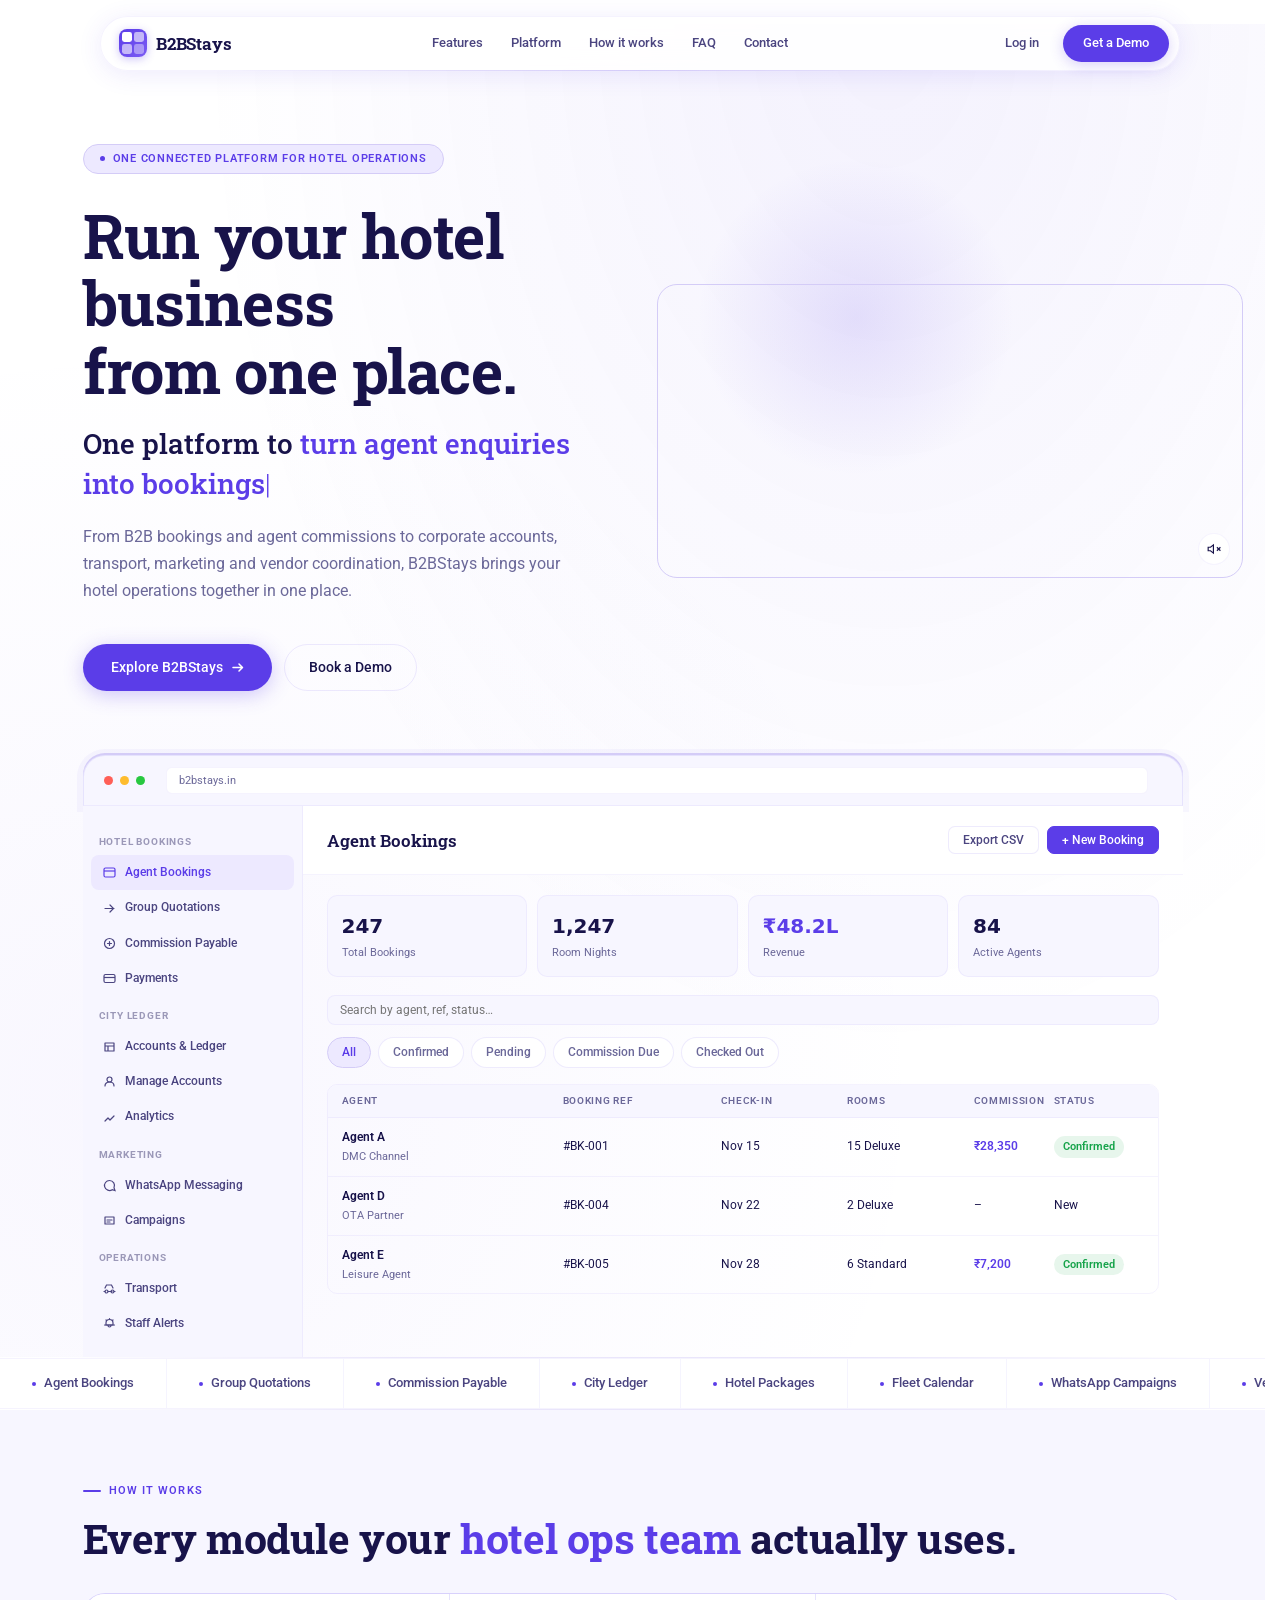
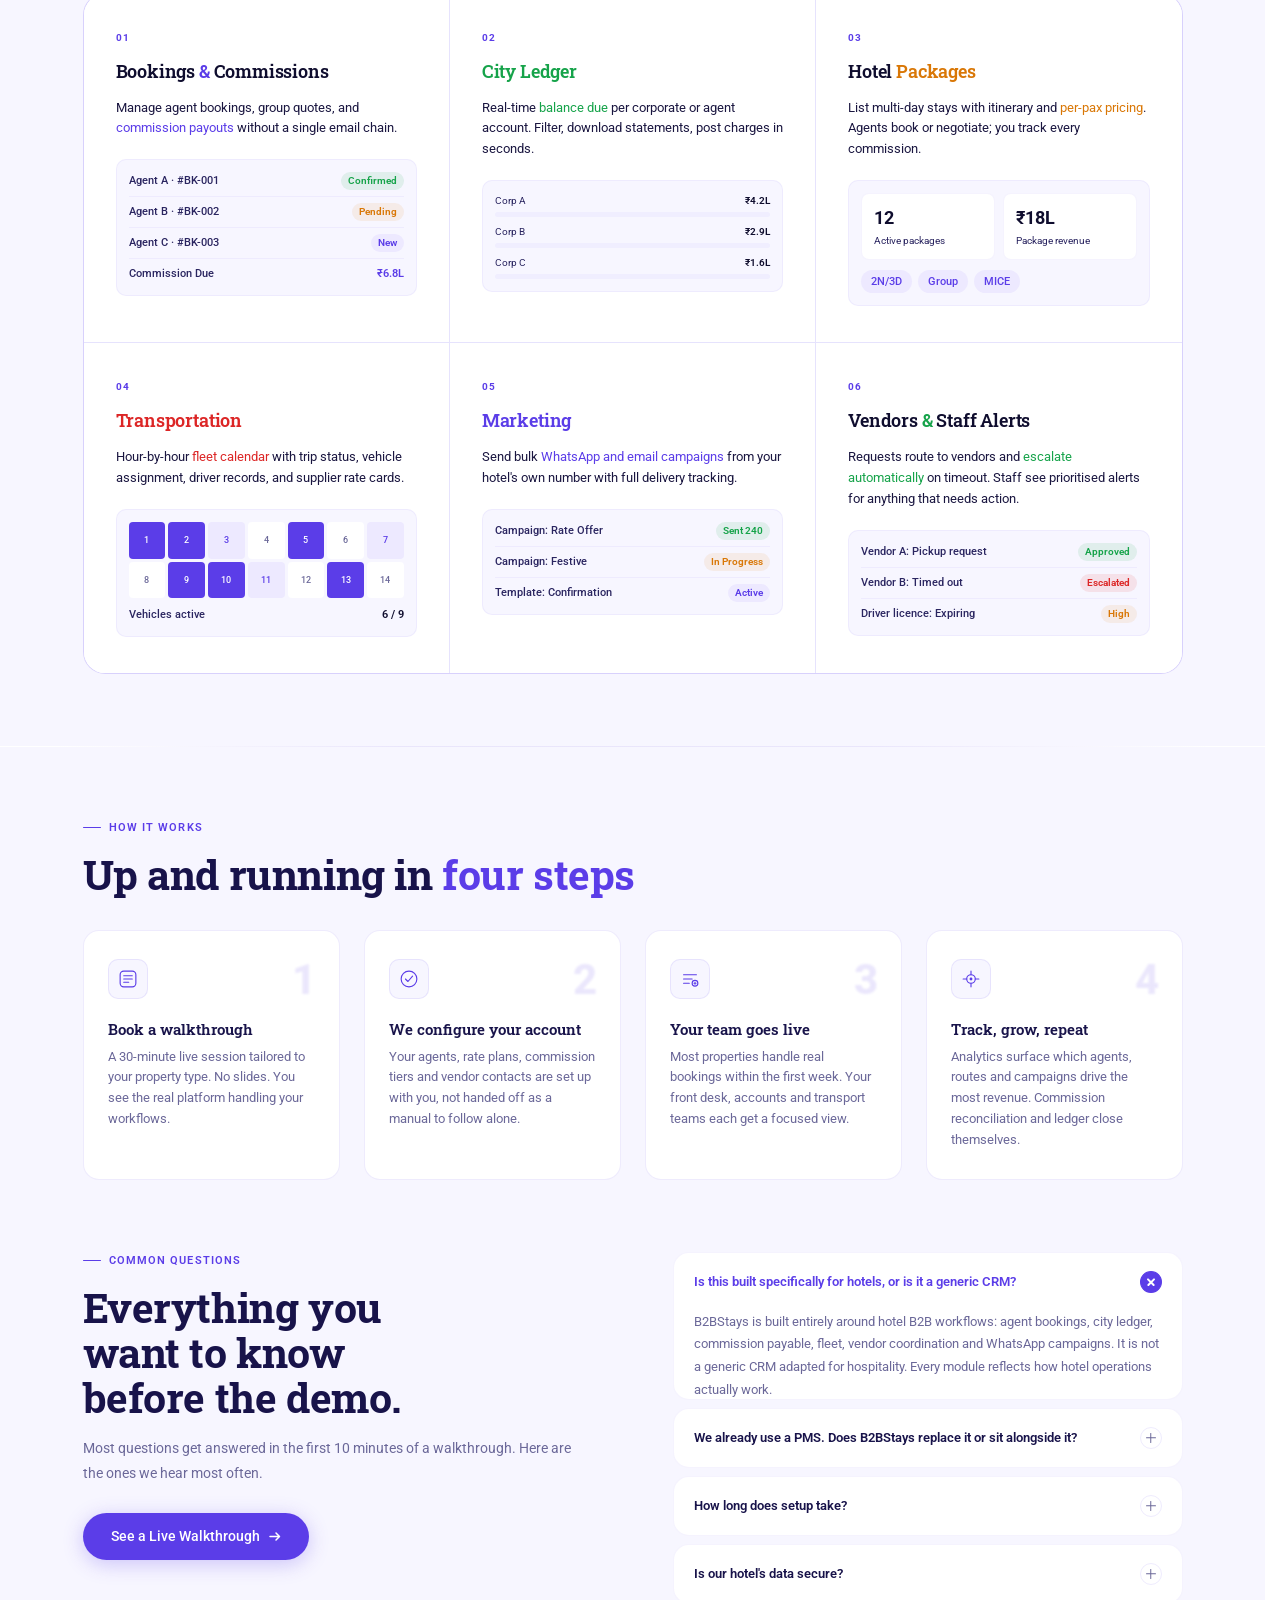
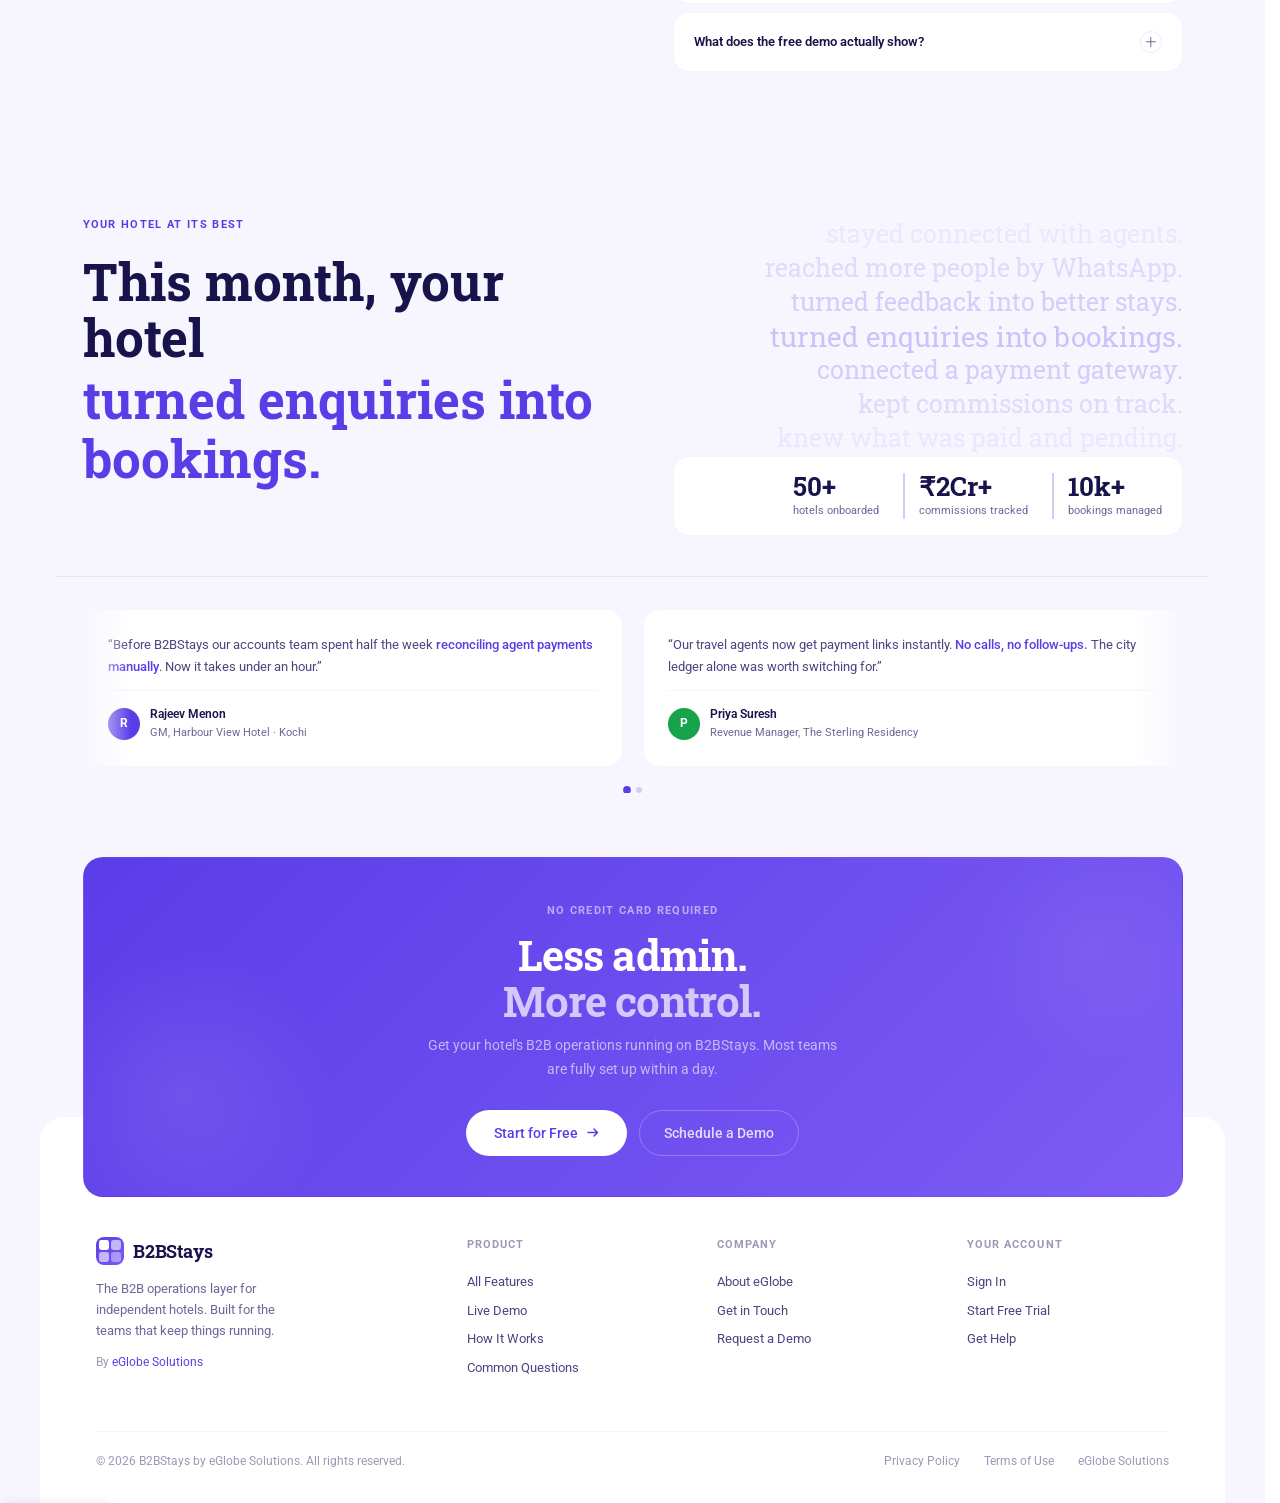
==== index.html @ 98a20819 "Add files via upload" ====
﻿﻿﻿<!DOCTYPE html>
<html lang="en">
<head>
<meta charset="UTF-8">
<meta name="viewport" content="width=device-width, initial-scale=1.0">
<title>B2BStays — Hotel B2B Operations Platform | Agent Bookings, City Ledger & Fleet</title>
<meta name="description" content="B2BStays gives hotel teams one platform to manage travel agent bookings, city ledger, commission payable, fleet, WhatsApp campaigns and vendor coordination. Built for hotel B2B operations.">
<meta name="keywords" content="hotel B2B platform, travel agent booking software, city ledger software, hotel commission management, hotel fleet management, B2B hotel operations, hotel vendor management, WhatsApp hotel marketing">
<meta name="author" content="B2BStays">
<meta name="robots" content="index, follow">
<link rel="canonical" href="https://www.b2bstays.com/">

<!-- Open Graph -->
<meta property="og:type" content="website">
<meta property="og:url" content="https://www.b2bstays.com/">
<meta property="og:title" content="B2BStays — Hotel B2B Operations Platform">
<meta property="og:description" content="One platform for hotel teams to manage travel agents, settle commissions, run transport, send campaigns and coordinate vendors. Built specifically for hotel B2B workflows.">
<meta property="og:image" content="https://www.b2bstays.com/imgs/Global B2B Travel Network.png">
<meta property="og:site_name" content="B2BStays">
<meta property="og:locale" content="en_IN">

<!-- Twitter Card -->
<meta name="twitter:card" content="summary_large_image">
<meta name="twitter:title" content="B2BStays — Hotel B2B Operations Platform">
<meta name="twitter:description" content="One platform for hotel teams to manage travel agents, settle commissions, run transport, send campaigns and coordinate vendors.">
<meta name="twitter:image" content="https://www.b2bstays.com/imgs/Global B2B Travel Network.png">

<!-- Schema.org structured data -->
<script type="application/ld+json">
{
  "@context": "https://schema.org",
  "@type": "SoftwareApplication",
  "name": "B2BStays",
  "url": "https://www.b2bstays.com",
  "description": "Hotel B2B operations platform for managing travel agent bookings, city ledger, commissions, fleet, campaigns and vendor coordination.",
  "applicationCategory": "BusinessApplication",
  "operatingSystem": "Web",
  "offers": {
    "@type": "Offer",
    "price": "0",
    "priceCurrency": "INR",
    "description": "Free demo available"
  },
  "provider": {
    "@type": "Organization",
    "name": "B2BStays",
    "url": "https://www.b2bstays.com"
  },
  "featureList": [
    "Agent Bookings Management",
    "City Ledger",
    "Commission Payable",
    "Group Quotations",
    "Fleet & Transportation Management",
    "WhatsApp Campaigns",
    "Vendor Management",
    "Staff Alerts",
    "Analytics"
  ]
}
</script>

<link rel="preconnect" href="https://fonts.googleapis.com">
<link rel="preconnect" href="https://fonts.gstatic.com" crossorigin>
<link rel="stylesheet" href="https://fonts.googleapis.com/css2?family=Roboto:wght@300;400;500;700&family=Roboto+Slab:wght@400;500;600;700&display=swap">
<style>
*,*::before,*::after{box-sizing:border-box;margin:0;padding:0}
:root{
  --bg:#f7f6ff;--bg2:#f0eeff;--white:#fff;
  --purple:#5b3de8;--purple2:#7c5cf4;--purple-pale:#ede9ff;--purple-dim:#d4ccf7;
  --navy:#18134a;--mid:#4b4580;--muted:#6b6899;--muted2:#9b98b8;
  --line:rgba(91,61,232,.1);--line2:rgba(91,61,232,.06);
  --green:#16a34a;--amber:#d97706;--rose:#dc2626;
  --r:10px;--r-lg:16px;--r-xl:22px;
}
html{scroll-behavior:smooth;scrollbar-gutter:stable;overflow-y:scroll}
a,button,.ps-tab,.pp-f,.pp-btn,.mod-card,.feat-card,.setup-step,.d-item,.d-qa,.ledger-acc{transition:all .18s ease}
body{font-family:'Roboto',system-ui,sans-serif;background:var(--white);color:var(--navy);font-size:15px;line-height:1.6;overflow-x:hidden;font-variant-numeric:tabular-nums}
h1,h2,h3,h4{font-family:'Roboto Slab','Georgia',serif;line-height:1.1;letter-spacing:-.01em}
a{text-decoration:none;color:inherit}
button{font-family:inherit;cursor:pointer}
svg{display:block;flex-shrink:0}

/* ── NAVBAR ── */
.site-nav{position:fixed;top:16px;left:50%;transform:translateX(-50%);z-index:9000;width:calc(100% - 48px);max-width:1080px}
.site-nav-inner{background:rgba(255,255,255,.88);backdrop-filter:blur(18px);-webkit-backdrop-filter:blur(18px);border:1px solid var(--line2);border-radius:100px;padding:8px 10px 8px 18px;display:flex;align-items:center;box-shadow:0 4px 24px rgba(91,61,232,.10);position:relative}
.site-nav-inner::after{content:'';position:absolute;bottom:-1px;left:10%;right:10%;height:1px;background:linear-gradient(90deg,transparent,rgba(91,61,232,.22),transparent)}
.nav-logo{display:flex;align-items:center;gap:9px;text-decoration:none;flex-shrink:0;margin-right:8px}
.nav-logo-badge{width:28px;height:28px;border-radius:8px;background:linear-gradient(135deg,var(--purple),var(--purple2));display:flex;align-items:center;justify-content:center;box-shadow:0 2px 8px rgba(91,61,232,.3)}
.nav-logo-name{font-family:'Roboto Slab','Georgia',serif;font-size:17px;font-weight:700;color:var(--navy);letter-spacing:-.01em}
.nav-links{display:flex;align-items:center;gap:2px;flex:1;justify-content:center}
.nav-link{font-size:13px;font-weight:500;color:var(--mid);padding:7px 13px;border-radius:100px;transition:all .15s;white-space:nowrap}
.nav-link:hover,.nav-link.active{background:var(--purple-pale);color:var(--purple)}
.nav-actions{display:flex;align-items:center;gap:8px;flex-shrink:0;margin-left:8px}
.nav-login{font-size:13px;font-weight:500;color:var(--mid);padding:8px 16px;border-radius:100px;transition:all .15s}
.nav-login:hover{color:var(--navy)}
.nav-cta{background:var(--purple);color:#fff;font-size:13px;font-weight:500;padding:8px 20px;border-radius:100px;border:none;cursor:pointer;transition:all .18s;box-shadow:0 3px 14px rgba(91,61,232,.24);text-decoration:none;display:inline-block}
.nav-cta:hover{background:var(--purple2);transform:translateY(-1px);box-shadow:0 5px 18px rgba(91,61,232,.34)}
@media(max-width:768px){
  .site-nav{width:calc(100% - 24px);top:10px}
  .nav-links{display:none}
  .nav-login{display:none}
}
/* ── FOOTER ── */
.site-footer{background:transparent;font-size:13px;padding:0;position:relative;z-index:1;margin-top:-80px}
.site-footer-inner{background:var(--white);border-radius:24px 24px 0 0;margin:0;padding:120px 56px 32px;position:relative;z-index:1}
.footer-top{display:grid;grid-template-columns:1.6fr 1fr 1fr 1fr;gap:48px;margin-bottom:48px}
.footer-brand-row{display:flex;align-items:center;gap:9px;margin-bottom:12px}
.footer-badge{width:28px;height:28px;border-radius:8px;background:linear-gradient(135deg,var(--purple),var(--purple2));display:flex;align-items:center;justify-content:center;flex-shrink:0}
.footer-name{font-family:'Roboto Slab','Georgia',serif;font-size:18px;font-weight:700;color:var(--navy);letter-spacing:-.01em}
.footer-tagline{font-size:12.5px;line-height:1.7;color:var(--muted);max-width:210px}
.footer-col-h{font-size:10.5px;font-weight:700;text-transform:uppercase;letter-spacing:.1em;color:var(--muted2);margin-bottom:14px}
.footer-col a{display:block;color:var(--mid);font-size:13px;padding:4px 0;transition:color .15s;text-decoration:none}
.footer-col a:hover{color:var(--purple)}
.footer-bottom{display:flex;align-items:center;justify-content:space-between;padding-top:20px;border-top:1px solid var(--line2);gap:16px;flex-wrap:wrap}
.footer-copy{font-size:12px;color:var(--muted2)}
.footer-bottom-links{display:flex;gap:24px}
.footer-bottom-links a{font-size:12px;color:var(--muted2);transition:color .15s;text-decoration:none}
.footer-bottom-links a:hover{color:var(--purple)}
@media(max-width:700px){
  .site-footer{padding:32px 20px 20px}
  .footer-top{grid-template-columns:1fr 1fr;gap:24px}
}
/* ── BUTTONS ── */
.btn-p{background:var(--purple);color:#fff;padding:12px 28px;border-radius:100px;font-size:14px;font-weight:500;border:none;display:inline-flex;align-items:center;gap:8px;transition:all .2s;box-shadow:0 4px 20px rgba(91,61,232,.28);position:relative;overflow:hidden}
.btn-p:hover{background:var(--purple2);transform:translateY(-1px);box-shadow:0 6px 28px rgba(91,61,232,.38)}
.btn-o{background:transparent;color:var(--navy);padding:11px 24px;border-radius:100px;font-size:14px;font-weight:500;border:1.5px solid var(--line);display:inline-flex;align-items:center;gap:8px;transition:all .2s}
.btn-o:hover{border-color:var(--purple);color:var(--purple);background:var(--purple-pale)}

/* â”€â”€ HERO â”€â”€ */
.hero{background:var(--white);padding:120px 56px 0;position:relative;overflow:hidden}
.hero-grad{position:absolute;inset:0;background:radial-gradient(ellipse at 70% 0%,rgba(91,61,232,.07) 0%,transparent 55%),radial-gradient(ellipse at 10% 80%,rgba(124,92,244,.05) 0%,transparent 50%);pointer-events:none}
.hero-inner{max-width:1100px;margin:0 auto;position:relative;z-index:2;display:flex;flex-direction:column}
/* Hero top: 2-column */
.hero-top-row{display:grid;grid-template-columns:1fr 1fr;align-items:center;gap:48px;margin-bottom:36px}
.hero-text-col{min-width:0}
.hero h1{max-width:100%}
.hero-sub{max-width:440px}
.hero-actions{justify-content:flex-start}
/* Hero image column */
.hero-img-col{position:relative;border-radius:20px;overflow:hidden;border:1px solid var(--purple-dim);width:calc(100% + 60px);max-width:none}
.hero-img-col video{width:100%;display:block;border-radius:20px}
/* Hero Platform */
.hero-plat{width:100%;margin-top:0}
.hero-plat-bar{background:var(--bg);border:1px solid var(--line);border-bottom:1px solid var(--line2);border-radius:var(--r-xl) var(--r-xl) 0 0;padding:11px 20px;display:flex;align-items:center;gap:7px;box-shadow:0 -2px 0 var(--purple-dim),0 0 0 6px rgba(91,61,232,.04)}
.hero-plat>.pages-layout{border-radius:0 0 0 0;box-shadow:0 24px 64px rgba(91,61,232,.09)}
.hero-eye{display:inline-flex;align-items:center;gap:8px;background:var(--purple-pale);border:1px solid var(--purple-dim);border-radius:100px;padding:5px 16px;font-size:11px;font-weight:600;color:var(--purple);letter-spacing:.07em;text-transform:uppercase;margin-bottom:28px}
.hero-dot{width:5px;height:5px;background:var(--purple);border-radius:50%;animation:pulse 2s infinite}
@keyframes pulse{0%,100%{opacity:1}50%{opacity:.3}}
.hero h1{font-size:clamp(34px,4.8vw,70px);color:var(--navy);max-width:820px;margin-bottom:20px;font-weight:700}
.hero h1 em{color:var(--purple)}
.hero-h2-type{font-size:clamp(20px,2.2vw,28px);color:var(--navy);font-weight:500;margin-bottom:20px;line-height:1.4;font-family:'Roboto Slab','Georgia',serif;min-height:2.8em}
.hero-cursor{color:var(--purple);animation:blink .7s step-end infinite;font-weight:300}
@keyframes blink{0%,100%{opacity:1}50%{opacity:0}}
.hero-sub{font-size:16px;color:var(--muted);max-width:480px;margin-bottom:40px;line-height:1.7;font-weight:400;min-height:calc(1.7em * 3)}
.hero-actions{display:flex;gap:12px;margin-bottom:28px}
/* Dashboard */
.dash-wrap{width:100%;max-width:1100px;margin:0 auto}
.dash{background:var(--white);border:1px solid var(--line);border-radius:var(--r-xl) var(--r-xl) 0 0;overflow:hidden;box-shadow:0 -2px 0 var(--purple-dim),0 0 0 6px rgba(91,61,232,.04),0 24px 64px rgba(91,61,232,.09)}
.dash-bar{background:var(--bg);border-bottom:1px solid var(--line2);padding:11px 20px;display:flex;align-items:center;gap:7px}
.d{width:9px;height:9px;border-radius:50%}.d.r{background:#ff5f57}.d.y{background:#febc2e}.d.g{background:#28c840}
.dash-url{flex:1;margin:0 14px;background:var(--white);border:1px solid var(--line2);border-radius:6px;padding:4px 12px;font-size:11px;color:var(--muted)}
.dash-body{display:grid;grid-template-columns:210px 1fr 270px;min-height:440px}
/* Sidebar */
.d-side{border-right:1px solid var(--line2);background:var(--bg);padding:16px 0}
.d-logo{display:flex;align-items:center;gap:8px;padding:0 14px 14px;font-size:13px;font-weight:600;color:var(--navy);border-bottom:1px solid var(--line2);margin-bottom:10px}
.d-logo-sq{width:24px;height:24px;border-radius:6px;background:linear-gradient(135deg,var(--purple),var(--purple2));display:flex;align-items:center;justify-content:center}
.d-grp{padding:0 8px}
.d-lbl{font-size:10px;font-weight:600;color:var(--muted2);text-transform:uppercase;letter-spacing:.08em;padding:10px 8px 4px}
.d-item{display:flex;align-items:center;gap:8px;padding:6px 8px;border-radius:7px;font-size:12px;font-weight:500;color:var(--mid);cursor:pointer;transition:all .12s}
.d-item.on{background:var(--purple-pale);color:var(--purple)}
.d-item:hover:not(.on){background:var(--bg2)}
.d-item svg{width:13px;height:13px;flex-shrink:0}
/* Main */
.d-main{padding:22px;overflow:hidden}
.d-top{display:flex;align-items:center;justify-content:space-between;margin-bottom:18px}
.d-title{font-family:'Roboto Slab','Georgia',serif;font-size:18px;font-weight:600;color:var(--navy)}
.d-period{font-size:11px;font-weight:500;color:var(--muted);background:var(--bg);border:1px solid var(--line2);padding:4px 12px;border-radius:100px}
.d-stats{display:grid;grid-template-columns:repeat(4,1fr);gap:10px;margin-bottom:18px}
.d-stat{background:var(--white);border:1px solid var(--line2);border-radius:var(--r);padding:14px 16px}
.d-stat-n{font-size:22px;font-weight:700;color:var(--navy);font-variant-numeric:tabular-nums;letter-spacing:-.02em;font-family:'Inter',system-ui,sans-serif}
.d-stat-l{font-size:11px;color:var(--muted);margin-top:2px}
.d-stat-b{display:inline-flex;align-items:center;gap:3px;font-size:10px;font-weight:600;padding:2px 7px;border-radius:100px;margin-top:6px}
.bg{background:rgba(22,163,74,.1);color:#16a34a}.bp{background:var(--purple-pale);color:var(--purple)}.ba{background:rgba(217,119,6,.09);color:#d97706}
.d-table{border:1px solid var(--line2);border-radius:var(--r);overflow:hidden}
.d-th{display:grid;grid-template-columns:1.4fr .9fr .8fr .9fr 90px;padding:8px 14px;background:var(--bg);font-size:10px;font-weight:600;color:var(--muted);text-transform:uppercase;letter-spacing:.07em;border-bottom:1px solid var(--line2)}
.d-tr{display:grid;grid-template-columns:1.4fr .9fr .8fr .9fr 90px;padding:9px 14px;font-size:12px;border-bottom:1px solid var(--line2);align-items:center;transition:background .1s}
.d-tr:last-child{border-bottom:none}
.d-tr:hover{background:var(--bg)}
.d-an{font-size:12px;font-weight:600;color:var(--navy)}
.d-as{font-size:10px;color:var(--muted);margin-top:1px}
.st{display:inline-flex;padding:2px 9px;border-radius:100px;font-size:11px;font-weight:600}
.stc{background:rgba(22,163,74,.1);color:#16a34a}.stp{background:rgba(217,119,6,.09);color:#d97706}.stn{background:var(--purple-pale);color:var(--purple)}
/* Right panel */
.d-right{border-left:1px solid var(--line2);padding:20px;background:var(--bg)}
.d-right-h{font-size:12px;font-weight:700;color:var(--navy);margin-bottom:12px;letter-spacing:-.01em}
.d-sum{background:var(--white);border:1px solid var(--line2);border-radius:var(--r);padding:14px;margin-bottom:14px}
.d-sum-row{display:flex;justify-content:space-between;padding:7px 0;border-bottom:1px solid var(--line2);font-size:12px}
.d-sum-row:last-child{border-bottom:none;padding-bottom:0}
.d-sum-row:first-child{padding-top:0}
.d-sum-l{color:var(--muted)}
.d-sum-v{font-weight:600;color:var(--navy)}
.d-qa{display:flex;align-items:center;gap:9px;padding:9px 11px;background:var(--white);border:1px solid var(--line2);border-radius:var(--r);font-size:12px;font-weight:500;color:var(--navy);cursor:pointer;margin-bottom:7px;transition:all .12s}
.d-qa:hover{border-color:var(--purple);color:var(--purple);background:var(--purple-pale)}
.d-qa-i{width:26px;height:26px;border-radius:6px;flex-shrink:0;display:flex;align-items:center;justify-content:center}
.d-qa-i svg{width:13px;height:13px}

/* â”€â”€ SCROLL STRIP â”€â”€ */
.strip{overflow:hidden;border-top:1px solid var(--line2);border-bottom:1px solid var(--line2);background:var(--white)}
.strip-track{display:flex;animation:sl 26s linear infinite;white-space:nowrap}
.strip-track:hover{animation-play-state:paused}
@keyframes sl{0%{transform:translateX(0)}100%{transform:translateX(-50%)}}
.s-item{display:inline-flex;align-items:center;gap:8px;padding:14px 32px;font-size:13px;font-weight:500;color:var(--mid);border-right:1px solid var(--line2);flex-shrink:0}
.s-dot{width:4px;height:4px;border-radius:50%;background:var(--purple)}

/* â”€â”€ FEATURES â”€â”€ */
.features{background:var(--bg);padding:72px 56px}
.sec-in{max-width:1100px;margin:0 auto}
.sec-eye{display:inline-flex;align-items:center;gap:8px;font-size:11px;font-weight:600;text-transform:uppercase;letter-spacing:.1em;color:var(--purple);margin-bottom:16px}
.sec-eye::before{content:'';width:18px;height:1.5px;background:var(--purple);border-radius:2px}
.sec-h{font-size:clamp(28px,3.2vw,44px);color:var(--navy);font-weight:700;text-wrap:balance}
.feat-grid{display:grid;grid-template-columns:repeat(3,1fr);gap:1px;border:1px solid var(--line);border-radius:var(--r-xl);overflow:hidden;margin-top:32px;background:var(--line)}
.feat-card{background:var(--white);padding:36px 32px;display:flex;flex-direction:column;gap:16px}
.feat-num{font-size:10px;font-weight:700;text-transform:uppercase;letter-spacing:.1em;color:var(--purple)}
.feat-h{font-family:'Roboto Slab','Georgia',serif;font-size:18px;font-weight:600;color:var(--navy)}
.feat-desc{font-size:13px;color:var(--muted);line-height:1.6}
/* mini graphics */
.mini-graphic{background:var(--bg);border:1px solid var(--line2);border-radius:var(--r);padding:12px;margin-top:4px}
.mini-row{display:flex;align-items:center;justify-content:space-between;padding:6px 0;border-bottom:1px solid var(--line2);font-size:11px}
.mini-row:last-child{border-bottom:none;padding-bottom:0}
.mini-row:first-child{padding-top:0}
.mini-label{color:var(--muted);font-weight:500}
.mini-val{font-weight:600;color:var(--navy)}
.mini-badge{display:inline-flex;padding:1px 7px;border-radius:100px;font-size:10px;font-weight:600}
.mini-stat-row{display:grid;grid-template-columns:1fr 1fr;gap:8px}
.mini-stat{background:var(--white);border:1px solid var(--line2);border-radius:8px;padding:10px 12px}
.mini-stat-n{font-size:18px;font-weight:700;color:var(--navy);font-variant-numeric:tabular-nums}
.mini-stat-l{font-size:10px;color:var(--muted)}
.mini-bar-row{display:flex;flex-direction:column;gap:7px}
.mini-bar-item{display:flex;flex-direction:column;gap:3px}
.mini-bar-top{display:flex;justify-content:space-between;font-size:10px}
.mini-bar-label{color:var(--muted)}
.mini-bar-val{font-weight:600;color:var(--navy)}
.mini-bar-track{height:5px;background:var(--bg2);border-radius:100px;overflow:hidden}
.mini-bar-fill{height:100%;border-radius:100px;background:var(--purple)}
.mini-cal{display:grid;grid-template-columns:repeat(7,1fr);gap:3px}
.mini-cal-cell{aspect-ratio:1;border-radius:4px;display:flex;align-items:center;justify-content:center;font-size:9px;font-weight:500;color:var(--muted);background:var(--white)}
.mini-cal-cell.booked{background:var(--purple);color:#fff}
.mini-cal-cell.partial{background:var(--purple-pale);color:var(--purple)}
.mini-tag-row{display:flex;flex-wrap:wrap;gap:6px}
.mini-tag{padding:3px 10px;border-radius:100px;font-size:11px;font-weight:500;background:var(--purple-pale);color:var(--purple)}
/* feat-card image bg */
.feat-card{background-size:cover;background-position:center;background-repeat:no-repeat;position:relative}
.feat-card::before{content:'';position:absolute;inset:0;background:rgba(255,255,255,.93);pointer-events:none;z-index:0}
.feat-card>*{position:relative;z-index:1}
.feat-card .feat-h{color:#0f0d2e}
.feat-card .feat-desc{color:#1a1640}
.feat-card .mini-label{color:#2a2560}
.feat-card .mini-val{color:#0f0d2e}
.feat-card .mini-bar-label{color:#2a2560}
.feat-card .mini-bar-val{color:#0f0d2e}
.feat-card .mini-stat-l{color:#2a2560}
.feat-card .mini-stat-n{color:#0f0d2e}
.fc-1{background-image:url('imgs/img-travel agents.png')}
.fc-2{background-image:url('imgs/img- city ledger.png')}
.fc-3{background-image:url('imgs/img- packages.png')}
.fc-4{background-image:url('imgs/img- fleet.png')}
.fc-5{background-image:url('imgs/img- marketing.png')}
.fc-6{background-image:url('imgs/img-vendor.png')}

/* â”€â”€ WORKING PAGES â”€â”€ */
.pages-sec{background:var(--white);padding:72px 56px}
.pages-in{max-width:1100px;margin:0 auto}
.pages-layout{display:grid;grid-template-columns:220px 1fr;gap:0;border:1px solid var(--line);border-radius:var(--r-xl);overflow:hidden;margin-top:32px;min-height:560px;box-shadow:0 8px 40px rgba(91,61,232,.07)}
.pages-sidebar{background:var(--bg);border-right:1px solid var(--line2);padding:16px 0}
.ps-grp-lbl{font-size:10px;font-weight:700;text-transform:uppercase;letter-spacing:.08em;color:var(--muted2);padding:12px 16px 5px}
.ps-tab{display:flex;align-items:center;gap:9px;padding:8px 12px;margin:0 8px;border-radius:8px;font-size:12px;font-weight:500;color:var(--mid);cursor:pointer;transition:all .12s}
.ps-tab.active{background:var(--purple-pale);color:var(--purple)}
.ps-tab:hover:not(.active){background:var(--bg2);color:var(--navy)}
.ps-tab svg{width:13px;height:13px;flex-shrink:0}
.pages-content{padding:0;position:relative}
.page-panel{display:none;flex-direction:column;height:100%}
.page-panel.active{display:flex}
.pp-head{display:flex;align-items:center;justify-content:space-between;padding:20px 24px;border-bottom:1px solid var(--line2);background:var(--white)}
.pp-title{font-family:'Roboto Slab','Georgia',serif;font-size:17px;font-weight:600;color:var(--navy)}
.pp-actions{display:flex;gap:8px}
.pp-btn{padding:6px 14px;border-radius:7px;font-size:12px;font-weight:500;border:1px solid var(--line);background:var(--white);color:var(--mid);cursor:pointer;transition:all .12s}
.pp-btn:hover{border-color:var(--purple-dim);color:var(--purple)}
.pp-btn.primary{background:var(--purple);color:#fff;border-color:var(--purple)}
.pp-btn.primary:hover{background:var(--purple2)}
.pp-body{padding:20px 24px;flex:1;overflow:auto}
.pp-stats{display:grid;grid-template-columns:repeat(4,1fr);gap:10px;margin-bottom:18px}
.pp-stat{background:var(--bg);border:1px solid var(--line2);border-radius:var(--r);padding:14px}
.pp-stat-n{font-size:20px;font-weight:700;color:var(--navy);font-variant-numeric:tabular-nums;font-family:'Inter',system-ui,sans-serif}
.pp-stat-l{font-size:11px;color:var(--muted);margin-top:2px}
.pp-filters{display:flex;gap:7px;margin-bottom:16px;flex-wrap:wrap}
.pp-f{padding:5px 14px;border-radius:100px;font-size:12px;font-weight:500;border:1px solid var(--line);background:var(--white);color:var(--muted);cursor:pointer;transition:all .12s}
.pp-f.on{background:var(--purple-pale);color:var(--purple);border-color:var(--purple-dim)}
.pp-f:hover:not(.on){border-color:var(--purple-dim);color:var(--purple)}
.pp-table{border:1px solid var(--line2);border-radius:var(--r);overflow:hidden}
.pp-th{background:var(--bg);padding:8px 14px;font-size:10px;font-weight:600;color:var(--muted);text-transform:uppercase;letter-spacing:.07em;border-bottom:1px solid var(--line2);display:grid}
.pp-tr{padding:10px 14px;font-size:12px;border-bottom:1px solid var(--line2);display:grid;align-items:center;transition:background .1s}
.pp-tr:last-child{border-bottom:none}
.pp-tr:hover{background:var(--bg)}
.pp-primary{font-weight:600;color:var(--navy)}
.pp-secondary{font-size:11px;color:var(--muted);margin-top:1px}
.pp-amount{font-weight:600;color:var(--navy);font-variant-numeric:tabular-nums}
.pp-purple{color:var(--purple);font-weight:600}
/* ledger specific */
.ledger-layout{display:grid;grid-template-columns:1fr 260px;gap:0;height:100%}
.ledger-main{padding:20px 24px;border-right:1px solid var(--line2)}
.ledger-side{padding:20px}
.ledger-acc{background:var(--bg);border:1px solid var(--line2);border-radius:var(--r);padding:14px;margin-bottom:12px}
.ledger-acc-n{font-size:13px;font-weight:600;color:var(--navy);margin-bottom:10px}
.ledger-acc-row{display:flex;justify-content:space-between;font-size:11px;margin-bottom:6px}
.ledger-acc-l{color:var(--muted)}
.ledger-acc-v{font-weight:600;color:var(--navy)}
.l-progress{height:4px;background:var(--bg2);border-radius:100px;margin-top:4px;overflow:hidden}
.l-progress-fill{height:100%;border-radius:100px;background:var(--purple)}
/* analytics */
.analytics-grid{display:grid;grid-template-columns:1fr 1fr;gap:14px}
.an-card{background:var(--bg);border:1px solid var(--line2);border-radius:var(--r);padding:16px}
.an-card-h{font-size:12px;font-weight:600;color:var(--navy);margin-bottom:14px}
.an-bar-item{display:flex;flex-direction:column;gap:3px;margin-bottom:10px}
.an-bar-item:last-child{margin-bottom:0}
.an-bar-top{display:flex;justify-content:space-between;font-size:11px}
.an-bar-track{height:7px;background:var(--bg2);border-radius:100px;overflow:hidden;margin-top:2px}
.an-bar-fill{height:100%;border-radius:100px}
/* whatsapp */
.wa-layout{display:grid;grid-template-columns:200px 1fr;height:100%}
.wa-list{border-right:1px solid var(--line2);padding:12px 0}
.wa-list-h{font-size:10px;font-weight:700;text-transform:uppercase;letter-spacing:.08em;color:var(--muted2);padding:4px 14px 10px}
.wa-item{display:flex;align-items:center;gap:9px;padding:9px 14px;cursor:pointer;transition:background .12s}
.wa-item.active{background:var(--purple-pale)}
.wa-item:hover:not(.active){background:var(--bg)}
.wa-avatar{width:30px;height:30px;border-radius:50%;display:flex;align-items:center;justify-content:center;font-size:12px;font-weight:700;color:#fff;flex-shrink:0}
.wa-item-name{font-size:12px;font-weight:600;color:var(--navy)}
.wa-item-msg{font-size:11px;color:var(--muted);white-space:nowrap;overflow:hidden;text-overflow:ellipsis}
.wa-chat{display:flex;flex-direction:column;height:100%}
.wa-chat-head{padding:12px 16px;border-bottom:1px solid var(--line2);display:flex;align-items:center;gap:10px}
.wa-chat-name{font-size:13px;font-weight:600;color:var(--navy)}
.wa-chat-sub{font-size:11px;color:var(--muted)}
.wa-messages{flex:1;padding:16px;display:flex;flex-direction:column;gap:10px;background:var(--bg)}
.wa-bubble{max-width:78%;padding:9px 13px;border-radius:12px;font-size:12px;line-height:1.5}
.wa-bubble.in{background:var(--purple);color:#fff;align-self:flex-start;border-radius:3px 12px 12px 12px}
.wa-bubble.out{background:var(--white);color:var(--navy);align-self:flex-end;border-radius:12px 3px 12px 12px;border:1px solid var(--line2)}
.wa-input-row{display:flex;gap:8px;padding:12px 16px;border-top:1px solid var(--line2);background:var(--white)}
.wa-input{flex:1;background:var(--bg);border:1px solid var(--line2);border-radius:8px;padding:8px 12px;font-size:12px;color:var(--navy);font-family:inherit}
.wa-send{background:var(--purple);color:#fff;border:none;border-radius:8px;padding:8px 16px;font-size:12px;font-weight:500;cursor:pointer}
/* campaigns */
.camp-grid{display:grid;grid-template-columns:1fr 1fr;gap:12px}
.camp-card{background:var(--bg);border:1px solid var(--line2);border-radius:var(--r);padding:16px}
.camp-card-h{font-size:13px;font-weight:600;color:var(--navy);margin-bottom:4px}
.camp-card-sub{font-size:11px;color:var(--muted);margin-bottom:12px}
.camp-progress-row{display:flex;justify-content:space-between;font-size:11px;margin-bottom:4px}
.camp-track{height:5px;background:var(--bg2);border-radius:100px;overflow:hidden}
.camp-fill{height:100%;border-radius:100px}
/* transport */
.transport-cal{display:grid;grid-template-columns:repeat(7,1fr);gap:4px;margin-bottom:16px}
.tc-head{font-size:10px;font-weight:600;color:var(--muted2);text-align:center;padding:4px}
.tc-cell{border:1px solid var(--line2);border-radius:6px;padding:8px 6px;min-height:58px;background:var(--white)}
.tc-date{font-size:10px;font-weight:600;color:var(--muted);margin-bottom:4px}
.tc-booking{font-size:9px;font-weight:600;padding:2px 5px;border-radius:3px;margin-bottom:2px}
.tc-booking.conf{background:rgba(22,163,74,.12);color:#16a34a}
.tc-booking.hold{background:var(--purple-pale);color:var(--purple)}
.tc-booking.blk{background:rgba(217,119,6,.1);color:#d97706}
/* search bar */
.pp-search{display:flex;gap:8px;margin-bottom:12px}
.pp-search-input{flex:1;background:var(--bg);border:1px solid var(--line2);border-radius:8px;padding:7px 12px;font-size:12px;color:var(--navy);font-family:inherit;outline:none;transition:border-color .15s}
.pp-search-input:focus{border-color:var(--purple-dim)}
/* staff alerts */
.alert-item{display:flex;align-items:flex-start;gap:12px;padding:14px 0;border-bottom:1px solid var(--line2)}
.alert-item:last-child{border-bottom:none}
.alert-ico{width:32px;height:32px;border-radius:9px;flex-shrink:0;display:flex;align-items:center;justify-content:center}
.alert-ico svg{width:15px;height:15px}
.alert-h{font-size:13px;font-weight:600;color:var(--navy);margin-bottom:3px}
.alert-sub{font-size:12px;color:var(--muted)}
.alert-actions{display:flex;gap:7px;margin-top:8px}
.alert-btn{padding:4px 12px;border-radius:6px;font-size:11px;font-weight:600;border:none;cursor:pointer}
.alert-btn.resolve{background:var(--purple);color:#fff}
.alert-btn.read{background:var(--bg);color:var(--mid);border:1px solid var(--line)}
.priority-high{background:rgba(220,38,38,.1);color:#dc2626;display:inline-flex;padding:2px 8px;border-radius:100px;font-size:10px;font-weight:700;margin-bottom:4px}

/* â”€â”€ SETUP â”€â”€ */
.setup{background:var(--bg);padding:72px 56px}
.setup-steps{display:grid;grid-template-columns:repeat(4,1fr);gap:24px;margin-top:32px}
.setup-step{background:var(--white);border:1px solid var(--line);border-radius:var(--r-lg);padding:28px 24px;transition:all .2s ease}.setup-step:hover{border-color:var(--purple-dim);box-shadow:0 4px 24px rgba(91,61,232,.10);transform:translateY(-2px)}
.setup-step-head{display:flex;align-items:flex-start;justify-content:space-between;margin-bottom:16px}
.setup-step-num{font-size:42px;font-weight:800;color:var(--purple);opacity:.12;line-height:1;letter-spacing:-.04em;filter:blur(1px);user-select:none}
.setup-step-ico{width:40px;height:40px;border-radius:10px;background:var(--bg);border:1px solid var(--line);display:flex;align-items:center;justify-content:center;flex-shrink:0}
.setup-step-ico svg{width:20px;height:20px;color:var(--purple)}
.setup-step-h{font-size:15px;font-weight:600;color:var(--navy);margin-bottom:6px;font-family:'Roboto Slab','Georgia',serif}
.setup-step-p{font-size:13px;color:var(--muted);line-height:1.6}

/* â”€â”€ CTA â”€â”€ */
.cta-footer-wrap{background:var(--bg);padding:32px 40px 0}
.cta{background:transparent;padding:0;text-align:center;position:relative;z-index:3}
.cta-inner{background:linear-gradient(135deg,#5b3de8 0%,#7c5cf4 100%);border-radius:20px;padding:44px 56px 40px;position:relative;overflow:hidden;max-width:1100px;margin:0 auto;z-index:3;transition:filter .3s ease}
.cta-inner:hover{filter:brightness(1.08)}
.cta-inner::before{content:'';position:absolute;left:-60px;bottom:-60px;width:320px;height:320px;background:radial-gradient(circle,rgba(255,255,255,.08) 0%,transparent 65%);pointer-events:none}
.cta-inner::after{content:'';position:absolute;right:-40px;top:-40px;width:260px;height:260px;background:radial-gradient(circle,rgba(255,255,255,.05) 0%,transparent 65%);pointer-events:none}
.cta-kicker{display:inline-block;font-size:11px;font-weight:700;letter-spacing:.12em;text-transform:uppercase;color:rgba(255,255,255,.55);margin-bottom:12px}
.cta h2{font-size:clamp(28px,3.5vw,42px);color:#fff;margin-bottom:10px;letter-spacing:-.02em;line-height:1.1}
.cta h2 em{font-style:normal;color:rgba(255,255,255,.7)}
.cta p{font-size:14px;color:rgba(255,255,255,.6);margin-bottom:28px;line-height:1.7;max-width:420px;margin-left:auto;margin-right:auto}
.cta-btns{display:flex;justify-content:center;gap:12px}
.cta .btn-p{background:#fff;color:var(--purple);box-shadow:none}
.cta .btn-p:hover{background:rgba(255,255,255,.9)}
.cta .btn-o{background:transparent;color:rgba(255,255,255,.8);border-color:rgba(255,255,255,.25)}
.cta .btn-o:hover{border-color:rgba(255,255,255,.6);color:#fff}
.mod-grid{display:grid;grid-template-columns:repeat(3,1fr);gap:16px;max-width:1100px;margin:0 auto;text-align:left}
.mod-card{background:var(--white);border:1px solid var(--purple-dim);border-radius:var(--r-lg);padding:24px;cursor:default;position:relative;overflow:hidden;transition:border-color .2s,box-shadow .2s,transform .2s}
.mod-card::before{content:'';position:absolute;top:0;left:0;right:0;height:3px;background:linear-gradient(90deg,var(--purple),var(--purple2));opacity:0;transition:opacity .2s}
.mod-card:hover{border-color:var(--purple-dim);box-shadow:0 8px 32px rgba(91,61,232,.12);transform:translateY(-3px)}
.mod-card:hover::before{opacity:1}
.mod-n-badge{width:36px;height:36px;border-radius:10px;background:var(--purple-pale);display:flex;align-items:center;justify-content:center;font-size:11px;font-weight:700;color:var(--purple);letter-spacing:.04em;margin-bottom:14px;flex-shrink:0}
.mod-card:hover .mod-n-badge{background:var(--purple);color:#fff}
.mod-h{font-size:16px;font-weight:600;color:var(--navy);margin-bottom:6px;font-family:'Roboto Slab','Georgia',serif}
.mod-p{font-size:12px;color:var(--muted);line-height:1.65}
.mod-detail{font-size:11px;color:var(--purple);margin-top:10px;font-weight:500;opacity:0;transform:translateY(4px);transition:opacity .2s,transform .2s;display:flex;align-items:center;gap:4px}
.mod-detail::before{content:'→';font-size:11px}
.mod-card:hover .mod-detail{opacity:1;transform:none}

/* â”€â”€ ANIMS â”€â”€ */

/* ── Hero entrance ── */
@keyframes hIn    { from{opacity:0;transform:translateY(22px)}  to{opacity:1;transform:none} }
@keyframes hVid   { from{opacity:0;transform:translateX(28px) scale(.96)} to{opacity:1;transform:none} }
@keyframes hEye   { from{opacity:0;transform:translateY(-8px)} to{opacity:1;transform:none} }
.hero-eye         { animation:hEye .5s  cubic-bezier(.22,1,.36,1) .05s  both }
.hero h1          { animation:hIn  .72s cubic-bezier(.22,1,.36,1) .16s  both }
.hero-sub         { animation:hIn  .65s cubic-bezier(.22,1,.36,1) .28s  both; opacity:0 }
.hero-actions     { animation:hIn  .6s  cubic-bezier(.22,1,.36,1) .40s  both; opacity:0 }
.hero-vid-col, .hero-img-col { animation:hVid .85s cubic-bezier(.22,1,.36,1) .12s  both }
.hero-plat        { animation:hIn  .7s  cubic-bezier(.22,1,.36,1) .50s  both; opacity:0 }

/* ── Scroll reveal variants ── */
.reveal           { opacity:0; transform:translateY(24px);  transition:opacity .7s cubic-bezier(.22,1,.36,1), transform .7s cubic-bezier(.22,1,.36,1) }
.reveal-l         { opacity:0; transform:translateX(-28px); transition:opacity .65s cubic-bezier(.22,1,.36,1), transform .65s cubic-bezier(.22,1,.36,1) }
.reveal-r         { opacity:0; transform:translateX(28px);  transition:opacity .65s cubic-bezier(.22,1,.36,1), transform .65s cubic-bezier(.22,1,.36,1) }
.reveal-scale     { opacity:0; transform:scale(.93);        transition:opacity .6s cubic-bezier(.22,1,.36,1), transform .6s cubic-bezier(.22,1,.36,1) }
.reveal.in, .reveal-l.in, .reveal-r.in, .reveal-scale.in { opacity:1; transform:none }
/* stagger children */
.stagger-wrap>*   { opacity:0; transform:translateY(20px); transition:opacity .6s cubic-bezier(.22,1,.36,1), transform .6s cubic-bezier(.22,1,.36,1) }
.stagger-wrap.in>*:nth-child(1){transition-delay:.05s}
.stagger-wrap.in>*:nth-child(2){transition-delay:.13s}
.stagger-wrap.in>*:nth-child(3){transition-delay:.21s}
.stagger-wrap.in>*:nth-child(4){transition-delay:.29s}
.stagger-wrap.in>*:nth-child(5){transition-delay:.37s}
.stagger-wrap.in>*:nth-child(6){transition-delay:.45s}
.stagger-wrap.in>*  { opacity:1; transform:none }

.stagger>*        { opacity:0; transform:translateY(18px); transition:opacity .55s cubic-bezier(.22,1,.36,1), transform .55s cubic-bezier(.22,1,.36,1) }
.stagger.in>*:nth-child(1){opacity:1;transform:none;transition-delay:.03s}
.stagger.in>*:nth-child(2){opacity:1;transform:none;transition-delay:.09s}
.stagger.in>*:nth-child(3){opacity:1;transform:none;transition-delay:.15s}
.stagger.in>*:nth-child(4){opacity:1;transform:none;transition-delay:.21s}
.stagger.in>*:nth-child(5){opacity:1;transform:none;transition-delay:.27s}
.stagger.in>*:nth-child(6){opacity:1;transform:none;transition-delay:.33s}
.stagger.in>*:nth-child(7){opacity:1;transform:none;transition-delay:.39s}
.stagger.in>*:nth-child(8){opacity:1;transform:none;transition-delay:.45s}
.stagger.in>*:nth-child(9){opacity:1;transform:none;transition-delay:.51s}

/* ── Floating ambient orb ── */
@keyframes orbFloat {
  0%,100% { transform:translate(0,0) scale(1) }
  33%      { transform:translate(18px,-14px) scale(1.06) }
  66%      { transform:translate(-12px,10px) scale(.96) }
}
.hero-grad::after {
  content:''; position:absolute;
  width:320px; height:320px; border-radius:50%;
  background:radial-gradient(circle, rgba(91,61,232,.13) 0%, transparent 70%);
  left:55%; top:10%; pointer-events:none;
  animation:orbFloat 9s ease-in-out infinite;
}

/* ── Strip pulse dot ── */
@keyframes sdot { 0%,100%{opacity:1;transform:scale(1)} 50%{opacity:.4;transform:scale(.7)} }
.s-dot { animation:sdot 2s ease-in-out infinite }
.s-item:nth-child(odd)  .s-dot { animation-delay:.4s }
.s-item:nth-child(even) .s-dot { animation-delay:0s }

/* ── Stat number pop on reveal ── */
@keyframes numPop { 0%{transform:scale(.7);opacity:0} 70%{transform:scale(1.08)} 100%{transform:scale(1);opacity:1} }
.d-stat-n.pop, .pp-stat-n.pop { animation:numPop .5s cubic-bezier(.34,1.56,.64,1) both }

/* ── Card shimmer on hover ── */
.feat-card::after, .setup-step::after {
  content:''; position:absolute; inset:0; border-radius:inherit;
  background:linear-gradient(120deg, transparent 30%, rgba(91,61,232,.04) 50%, transparent 70%);
  opacity:0; transition:opacity .3s;
}
.feat-card:hover::after, .setup-step:hover::after { opacity:1 }
.feat-card, .setup-step { position:relative; overflow:hidden }

/* ── Section eye-stripe slide-in ── */
.sec-eye { opacity:0; transform:translateX(-16px);
  transition:opacity .5s ease, transform .5s cubic-bezier(.22,1,.36,1) }
.sec-eye.in { opacity:1; transform:none }

/* ── Button press ── */
.btn-p:active  { transform:scale(.97) }
.btn-o:active  { transform:scale(.97) }

/* ── FAQ ── */
.bas-faq-list{display:flex;flex-direction:column;gap:8px}
.bas-faq-item{background:var(--white);border:1px solid var(--line2);border-radius:var(--r-lg);height:60px;overflow:hidden;transition:height .3s cubic-bezier(.22,.61,.36,1)}
.bas-faq-item.bas-open{height:148px}
.bas-faq-q{width:100%;background:none;border:none;cursor:pointer;display:flex;align-items:center;justify-content:space-between;gap:12px;padding:18px 20px;font-size:13px;font-weight:600;color:var(--navy);text-align:left;transition:color .15s;font-family:inherit}
.bas-faq-q:hover{color:var(--purple)}
.bas-faq-item.bas-open .bas-faq-q{color:var(--purple)}
.bas-faq-ico{width:22px;height:22px;flex-shrink:0;border-radius:50%;border:1px solid var(--line);position:relative;transition:transform .25s,background .2s,border-color .2s}
.bas-faq-item.bas-open .bas-faq-ico{background:var(--purple);border-color:var(--purple);transform:rotate(45deg)}
.bas-faq-ico::before,.bas-faq-ico::after{content:'';position:absolute;background:var(--muted);border-radius:2px;transition:background .18s}
.bas-faq-ico::before{width:10px;height:1.5px;top:50%;left:50%;transform:translate(-50%,-50%)}
.bas-faq-ico::after{width:1.5px;height:10px;top:50%;left:50%;transform:translate(-50%,-50%)}
.bas-faq-item.bas-open .bas-faq-ico::before,.bas-faq-item.bas-open .bas-faq-ico::after{background:#fff}
.bas-faq-body{overflow:hidden}
.bas-faq-a{font-size:13px;color:var(--muted);line-height:1.75;padding:0 20px 18px}

/* ── SECTION TRANSITIONS ── */
.sec-divider{height:1px;background:linear-gradient(to right,transparent,var(--purple-dim) 30%,var(--purple-dim) 70%,transparent);margin:0 56px;opacity:.5}
section{position:relative}
.features,.setup{position:relative}
.features::before,.setup::before{content:'';display:block;height:40px;background:linear-gradient(to bottom,transparent,var(--bg));margin-bottom:-40px;pointer-events:none}
.features.no-fade::before{display:none}

/* â”€â”€ TEXT ACCENTS â”€â”€ */
.tx-purple{color:var(--purple);font-style:normal}
.tx-green{color:var(--green);font-style:normal}
.tx-amber{color:var(--amber);font-style:normal}
.tx-rose{color:var(--rose);font-style:normal}
.tx-hl{background:linear-gradient(120deg,var(--purple-pale) 0%,var(--purple-pale) 100%);padding:0 4px;border-radius:3px;color:var(--purple);font-style:normal}

/* â”€â”€ AUDIENCE STRIP â”€â”€ */
.aud-strip{background:var(--white);padding:20px 56px;border-top:1px solid var(--line2)}
.aud-inner{max-width:1100px;margin:0 auto;display:flex;align-items:center;gap:8px;flex-wrap:wrap}
.aud-label{font-size:11px;font-weight:600;text-transform:uppercase;letter-spacing:.08em;color:var(--muted2);margin-right:4px}
.aud-pill{display:inline-flex;align-items:center;gap:5px;padding:5px 13px;border-radius:100px;font-size:12px;font-weight:600;border:1.5px solid}
.aud-pill.a1{background:var(--purple-pale);border-color:var(--purple-dim);color:var(--purple)}
.aud-pill.a2{background:#dcfce7;border-color:#bbf7d0;color:#16a34a}
.aud-pill.a3{background:#fef3c7;border-color:#fde68a;color:#d97706}
.aud-pill.a4{background:#dbeafe;border-color:#bfdbfe;color:#1d4ed8}
.aud-pill.a5{background:#fce7f3;border-color:#fbcfe8;color:#be185d}
.aud-pill.a6{background:#f3e8ff;border-color:#e9d5ff;color:#7c3aed}

/* â”€â”€ RESPONSIVE â”€â”€ */
@media(max-width:1100px){
  .dash-body{grid-template-columns:180px 1fr 230px}
}
@media(max-width:960px){
  .d-right{display:none}
  .dash-body{grid-template-columns:180px 1fr}
}
@media(max-width:860px){
  .hero-top-row{grid-template-columns:1fr;gap:28px}
  .hero-img-col{width:100%}
  .hero,.features,.pages-sec,.setup,.cta{padding-left:28px;padding-right:28px;padding-top:40px;padding-bottom:40px}
  .aud-strip{padding-left:28px;padding-right:28px}
  .dash-body{grid-template-columns:1fr;min-height:auto}
  .d-side,.d-right{display:none}
  .d-stats{grid-template-columns:1fr 1fr}
  .feat-grid{grid-template-columns:1fr 1fr}
  .pages-layout{grid-template-columns:1fr;min-height:auto}
  .pages-sidebar{border-right:none;border-bottom:1px solid var(--line2);display:flex;flex-wrap:wrap;gap:4px;padding:12px;background:var(--bg)}
  .ps-tab{flex:0 0 auto;font-size:11px;padding:6px 10px}
  .ps-grp-lbl{width:100%;padding:8px 4px 2px;font-size:9px}
  .setup-steps{grid-template-columns:1fr 1fr}
  .mod-grid{grid-template-columns:1fr 1fr}
  .pp-stats{grid-template-columns:1fr 1fr}
  .analytics-grid{grid-template-columns:1fr}
  .ledger-layout{grid-template-columns:1fr}
  .ledger-side{display:none}
  .wa-layout{grid-template-columns:1fr}
  .wa-list{display:none}
  .camp-grid{grid-template-columns:1fr}
  .pp-th,.pp-tr{font-size:11px}
}
@media(max-width:700px){
  .feat-grid{grid-template-columns:1fr}
  .pp-stats{grid-template-columns:1fr 1fr}
  .pp-th,.pp-tr{grid-template-columns:1fr 80px !important;font-size:11px}
  .pp-th span:not(:first-child):not(:last-child),.pp-tr>*:not(:first-child):not(:last-child){display:none}
  .camp-grid{grid-template-columns:1fr}
  .transport-cal{grid-template-columns:repeat(4,1fr)}
}
@media(max-width:600px){
  .hero,.features,.pages-sec,.setup,.cta{padding-left:18px;padding-right:18px;padding-top:32px;padding-bottom:32px}
  .aud-strip{padding-left:18px;padding-right:18px}
  .hero h1{font-size:38px}
  .hero-actions{flex-direction:column;align-items:flex-start}
  .d-stats,.pp-stats{grid-template-columns:1fr 1fr}
  .d-stats .d-stat-n{font-size:18px}
  .setup-steps{grid-template-columns:1fr}
  .mod-grid{grid-template-columns:1fr}
  .cta-btns{flex-direction:column;align-items:center}
  .transport-cal{grid-template-columns:repeat(4,1fr)}
  .tc-cell{padding:4px;min-height:44px}
  .mini-graphic{overflow-x:auto}
  .mini-cal{grid-template-columns:repeat(7,minmax(24px,1fr))}
  .analytics-grid{grid-template-columns:1fr}
  .ledger-layout{grid-template-columns:1fr}
  .wa-layout{grid-template-columns:1fr}
  .wa-list{display:none}
}
@media(max-width:480px){
  .hero h1{font-size:30px}
  .feat-grid{grid-template-columns:1fr}
  .hero-actions{width:100%}
  .hero-actions .btn-p,.hero-actions .btn-o{width:100%;justify-content:center;text-align:center}
}

/* ── ROTATING STATEMENT + TESTIMONIALS ── */
.rot-sec{background:var(--bg);padding:72px 56px 40px;overflow:hidden}
.rot-layout{display:grid;grid-template-columns:1fr 1fr;gap:80px;align-items:start;max-width:1100px;margin:0 auto}
.rot-label{font-size:11px;font-weight:700;letter-spacing:.12em;text-transform:uppercase;color:var(--purple);margin-bottom:20px}
.rot-heading{font-family:'Roboto Slab','Georgia',serif;font-size:clamp(36px,4vw,54px);font-weight:700;color:var(--navy);line-height:1.1;margin-bottom:4px}
@keyframes phraseIn{0%{opacity:0;transform:translateY(14px)}100%{opacity:1;transform:translateY(0)}}
.rot-phrase-wrap{display:block;margin-bottom:32px}
.rot-phrase{display:block;color:var(--purple);font-family:'Roboto Slab','Georgia',serif;font-size:clamp(36px,4vw,54px);font-weight:700;line-height:1.15;opacity:0}
.rot-phrase.active{animation:phraseIn .55s cubic-bezier(.22,1,.36,1) forwards}
.rot-stats{display:flex;gap:24px;margin-top:0}
.rot-stats-card{display:flex;gap:24px;background:var(--white);border:1px solid var(--line2);border-radius:var(--r-lg);padding:16px 20px 16px 0;justify-content:flex-end}
.rot-stat{border-left:2px solid var(--purple-dim);padding-left:14px}.rot-stat:first-child{border-left:none;padding-left:0}
.rot-stat-n{font-family:'Roboto Slab','Georgia',serif;font-size:26px;font-weight:700;color:var(--navy);line-height:1}
.rot-stat-l{font-size:11px;color:var(--muted);margin-top:3px}
/* wheel */
.rot-wheel{position:relative;height:240px;overflow:hidden;display:flex;align-items:center;justify-content:flex-end}
.rot-wheel-item{position:absolute;right:0;top:50%;font-family:'Roboto Slab','Georgia',serif;font-weight:400;color:var(--purple);text-align:right;line-height:1.3;white-space:nowrap;transition:transform .6s cubic-bezier(.22,1,.36,1),opacity .6s,font-size .6s}
/* testimonial carousel */
.testi-sec{background:var(--bg);padding:0 56px 32px;overflow:hidden;margin-top:0}
.testi-divider{border:none;border-top:1px solid var(--line);margin:0 0 32px}
.testi-track-wrap{max-width:1100px;margin:0 auto;overflow:hidden;position:relative}
.testi-track-wrap::before,.testi-track-wrap::after{content:'';position:absolute;top:0;bottom:0;width:48px;z-index:2;pointer-events:none}
.testi-track-wrap::before{left:0;background:linear-gradient(to right,var(--bg),transparent)}
.testi-track-wrap::after{right:0;background:linear-gradient(to left,var(--bg),transparent)}
.testi-track{display:flex;gap:20px;will-change:transform}
.testi-slide{display:grid;grid-template-columns:1fr 1fr;gap:20px;flex:0 0 100%}
.testi-card{background:var(--white);border:1px solid var(--line2);border-radius:var(--r-lg);padding:24px;display:flex;flex-direction:column;gap:12px}
.testi-q{font-size:13px;color:var(--mid);line-height:1.7;flex:1}
.testi-q em{font-style:normal;color:var(--purple);font-weight:500}
.testi-author{display:flex;align-items:center;gap:10px;margin-top:auto;padding-top:14px;border-top:1px solid var(--line2)}
.testi-avatar{width:32px;height:32px;border-radius:50%;background:var(--purple);display:flex;align-items:center;justify-content:center;font-size:12px;font-weight:700;color:#fff;flex-shrink:0}
.testi-name{font-size:12px;font-weight:600;color:var(--navy)}
.testi-role{font-size:11px;color:var(--muted)}
.testi-dots{display:flex;justify-content:center;gap:6px;margin-top:20px}
.testi-dot{width:6px;height:6px;border-radius:50%;background:var(--purple-dim);border:none;padding:0;cursor:pointer;transition:background .2s,transform .2s}
.testi-dot.on{background:var(--purple);transform:scale(1.3)}
@media(max-width:860px){.rot-layout{grid-template-columns:1fr;gap:32px}.rot-ghost{align-items:flex-start}.testi-slide{grid-template-columns:1fr}.rot-sec,.testi-sec{padding-left:28px;padding-right:28px}}
@media(max-width:600px){.rot-sec{padding:48px 18px 40px}.testi-sec{padding:0 18px 56px}}
</style>
</head>
<body>

<!-- NAVBAR -->
<nav class="site-nav" aria-label="Main navigation">
  <div class="site-nav-inner">
    <a href="#" class="nav-logo">
      <div class="nav-logo-badge">
        <svg viewBox="0 0 14 14" fill="none"><rect x="1.5" y="1.5" width="5" height="5" rx="1.2" fill="#fff"/><rect x="7.5" y="1.5" width="5" height="5" rx="1.2" fill="rgba(255,255,255,.6)"/><rect x="1.5" y="7.5" width="5" height="5" rx="1.2" fill="rgba(255,255,255,.6)"/><rect x="7.5" y="7.5" width="5" height="5" rx="1.2" fill="rgba(255,255,255,.4)"/></svg>
      </div>
      <span class="nav-logo-name">B2BStays</span>
    </a>
    <div class="nav-links">
      <a href="#features" class="nav-link">Features</a>
      <a href="#pages" class="nav-link">Platform</a>
      <a href="#setup" class="nav-link">How it works</a>
      <a href="#faq" class="nav-link">FAQ</a>
      <a href="https://www.eglobe-solutions.com/contact.html" class="nav-link">Contact</a>
    </div>
    <div class="nav-actions">
      <a href="https://www.eglobe-solutions.com/b2bstays/Hotel/Account/Login" class="nav-login">Log in</a>
      <a href="https://www.eglobe-solutions.com/contact.html" class="nav-cta">Get a Demo</a>
    </div>
  </div>
</nav>

<!-- HERO -->
<section class="hero">
  <div class="hero-grad"></div>
  <div class="hero-inner">
    <div class="hero-top-row">
      <div class="hero-text-col">
        <div class="hero-eye"><span class="hero-dot"></span>One Connected Platform for Hotel Operations</div>
        <h1>Run your hotel business<br>from one place.</h1>
        <p class="hero-h2-type">One platform to <span id="hero-type" class="tx-purple"></span><span class="hero-cursor">|</span></p>
        <p class="hero-sub">From B2B bookings and agent commissions to corporate accounts, transport, marketing and vendor coordination, B2BStays brings your hotel operations together in one place.</p>
        <div class="hero-actions">
          <a href="#features" class="btn-p">Explore B2BStays <svg width="13" height="13" viewBox="0 0 13 13" fill="none"><path d="M2 6.5h9M8 3l3.5 3.5L8 10" stroke="currentColor" stroke-width="1.5" stroke-linecap="round" stroke-linejoin="round"/></svg></a>
          <a href="https://www.eglobe-solutions.com/contact.html" class="btn-o">Book a Demo</a>
        </div>
      </div>
      <div class="hero-img-col" style="position:relative">
        <video src="b2b.mp4" autoplay muted loop playsinline id="hero-vid"></video>
        <button id="hero-mute-btn" onclick="(function(){var v=document.getElementById('hero-vid'),b=document.getElementById('hero-mute-btn');v.muted=!v.muted;b.innerHTML=v.muted?'<svg width=\'14\' height=\'14\' viewBox=\'0 0 24 24\' fill=\'none\' stroke=\'currentColor\' stroke-width=\'2\'><path d=\'M11 5L6 9H2v6h4l5 4V5z\'/><line x1=\'23\' y1=\'9\' x2=\'17\' y2=\'15\'/><line x1=\'17\' y1=\'9\' x2=\'23\' y2=\'15\'/></svg>':'<svg width=\'14\' height=\'14\' viewBox=\'0 0 24 24\' fill=\'none\' stroke=\'currentColor\' stroke-width=\'2\'><path d=\'M11 5L6 9H2v6h4l5 4V5z\'/><path d=\'M19.07 4.93a10 10 0 010 14.14\'/><path d=\'M15.54 8.46a5 5 0 010 7.07\'/></svg>';})();" style="position:absolute;bottom:12px;right:12px;background:rgba(255,255,255,.9);border:1px solid var(--line2);border-radius:50%;width:32px;height:32px;display:flex;align-items:center;justify-content:center;cursor:pointer;color:var(--navy);transition:all .2s;backdrop-filter:blur(8px)"><svg width="14" height="14" viewBox="0 0 24 24" fill="none" stroke="currentColor" stroke-width="2"><path d="M11 5L6 9H2v6h4l5 4V5z"/><line x1="23" y1="9" x2="17" y2="15"/><line x1="17" y1="9" x2="23" y2="15"/></svg></button>
      </div>
    </div>
    <!-- LIVE PLATFORM -->
    <div class="hero-plat" id="pages">
      <div class="hero-plat-bar">
        <div class="d r"></div><div class="d y"></div><div class="d g"></div>
        <div class="dash-url">b2bstays.in</div>
      </div>
      <div class="pages-layout" style="border-radius:0;border:none;box-shadow:none;margin-top:0;min-height:520px">
        <div class="pages-sidebar">
          <div class="ps-grp-lbl">Hotel Bookings</div>
          <div class="ps-tab active" data-panel="p-agent-bookings"><svg viewBox="0 0 13 13" fill="none"><rect x="1" y="2" width="11" height="9" rx="1.5" stroke="currentColor" stroke-width="1.2"/><path d="M1 5h11" stroke="currentColor" stroke-width="1.2"/></svg>Agent Bookings</div>
          <div class="ps-tab" data-panel="p-group-quotations"><svg viewBox="0 0 13 13" fill="none"><path d="M2 6.5h9M7 3l3.5 3.5L7 10" stroke="currentColor" stroke-width="1.2" stroke-linecap="round"/></svg>Group Quotations</div>
          <div class="ps-tab" data-panel="p-commission"><svg viewBox="0 0 13 13" fill="none"><circle cx="6.5" cy="6.5" r="5" stroke="currentColor" stroke-width="1.2"/><path d="M4.5 6.5h4M6.5 4.5v4" stroke="currentColor" stroke-width="1.2" stroke-linecap="round"/></svg>Commission Payable</div>
          <div class="ps-tab" data-panel="p-payments"><svg viewBox="0 0 13 13" fill="none"><rect x="1" y="2.5" width="11" height="8" rx="1.5" stroke="currentColor" stroke-width="1.2"/><path d="M1 5.5h11" stroke="currentColor" stroke-width="1.2"/></svg>Payments</div>
          <div class="ps-grp-lbl">City Ledger</div>
          <div class="ps-tab" data-panel="p-ledger"><svg viewBox="0 0 13 13" fill="none"><path d="M2 3h9v8H2z" stroke="currentColor" stroke-width="1.2" stroke-linejoin="round"/><path d="M2 6h9M5 6v5" stroke="currentColor" stroke-width="1.2"/></svg>Accounts &amp; Ledger</div>
          <div class="ps-tab" data-panel="p-manage-accounts"><svg viewBox="0 0 13 13" fill="none"><circle cx="6.5" cy="4.5" r="2.5" stroke="currentColor" stroke-width="1.2"/><path d="M2 11c0-2.5 2-4 4.5-4s4.5 1.5 4.5 4" stroke="currentColor" stroke-width="1.2" stroke-linecap="round"/></svg>Manage Accounts</div>
          <div class="ps-tab" data-panel="p-analytics"><svg viewBox="0 0 13 13" fill="none"><path d="M2 10 5 7l2 2 4-4" stroke="currentColor" stroke-width="1.2" stroke-linecap="round" stroke-linejoin="round"/></svg>Analytics</div>
          <div class="ps-grp-lbl">Marketing</div>
          <div class="ps-tab" data-panel="p-whatsapp"><svg viewBox="0 0 13 13" fill="none"><path d="M6.5 1.5a5 5 0 0 1 4.5 7.2L12 11.5l-2.8-.8A5 5 0 1 1 6.5 1.5z" stroke="currentColor" stroke-width="1.2"/></svg>WhatsApp Messaging</div>
          <div class="ps-tab" data-panel="p-campaigns"><svg viewBox="0 0 13 13" fill="none"><path d="M2 3h9v7H2z" stroke="currentColor" stroke-width="1.2" stroke-linejoin="round"/><path d="M4 6h5M4 8h3" stroke="currentColor" stroke-width="1.2" stroke-linecap="round"/></svg>Campaigns</div>
          <div class="ps-grp-lbl">Operations</div>
          <div class="ps-tab" data-panel="p-transport"><svg viewBox="0 0 13 13" fill="none"><circle cx="3.5" cy="9.5" r="1.5" stroke="currentColor" stroke-width="1.2"/><circle cx="9.5" cy="9.5" r="1.5" stroke="currentColor" stroke-width="1.2"/><path d="M1 9.5h1M5 9.5h4M11 9.5h1M2 6l1.5-3h5L10 6" stroke="currentColor" stroke-width="1.2" stroke-linecap="round"/></svg>Transport</div>
          <div class="ps-tab" data-panel="p-alerts"><svg viewBox="0 0 13 13" fill="none"><path d="M6.5 1.5v1M3 3l.7.7M10 3l-.7.7M1.5 8h10M5 8v.5a1.5 1.5 0 0 0 3 0V8" stroke="currentColor" stroke-width="1.2" stroke-linecap="round"/><path d="M6.5 2.5a3.5 3.5 0 0 1 3.5 3.5v2h-7V6a3.5 3.5 0 0 1 3.5-3.5z" stroke="currentColor" stroke-width="1.2"/></svg>Staff Alerts</div>
        </div>
        <div class="pages-content">
          <div class="page-panel active" id="p-agent-bookings">
            <div class="pp-head"><div class="pp-title">Agent Bookings</div><div class="pp-actions"><button class="pp-btn pp-action-btn" data-action="export" data-done="Exported ✓">Export CSV</button><button class="pp-btn primary pp-action-btn" data-action="add" data-done="Booking Added ✓">+ New Booking</button></div></div>
            <div class="pp-body">
              <div class="pp-stats"><div class="pp-stat"><div class="pp-stat-n">247</div><div class="pp-stat-l">Total Bookings</div></div><div class="pp-stat"><div class="pp-stat-n">1,247</div><div class="pp-stat-l">Room Nights</div></div><div class="pp-stat"><div class="pp-stat-n" style="color:var(--purple)">&#8377;48.2L</div><div class="pp-stat-l">Revenue</div></div><div class="pp-stat"><div class="pp-stat-n">84</div><div class="pp-stat-l">Active Agents</div></div></div>
              <div class="pp-search"><input class="pp-search-input" placeholder="Search by agent, ref, status&hellip;" oninput="filterTableBySearch(this)" /></div>
              <div class="pp-filters"><div class="pp-f on">All</div><div class="pp-f">Confirmed</div><div class="pp-f">Pending</div><div class="pp-f">Commission Due</div><div class="pp-f">Checked Out</div></div>
              <div class="pp-table">
                <div class="pp-th" style="grid-template-columns:1.4fr 1fr .8fr .8fr 80px 90px"><span>Agent</span><span>Booking Ref</span><span>Check-in</span><span>Rooms</span><span>Commission</span><span>Status</span></div>
                <div class="pp-tr" style="grid-template-columns:1.4fr 1fr .8fr .8fr 80px 90px"><div><div class="pp-primary">Agent A</div><div class="pp-secondary">DMC Channel</div></div><span>#BK-001</span><span>Nov 15</span><span>15 Deluxe</span><span class="pp-purple">&#8377;28,350</span><span><span class="st stc">Confirmed</span></span></div>

                <div class="pp-tr" style="grid-template-columns:1.4fr 1fr .8fr .8fr 80px 90px"><div><div class="pp-primary">Agent D</div><div class="pp-secondary">OTA Partner</div></div><span>#BK-004</span><span>Nov 22</span><span>2 Deluxe</span><span style=”color:var(--muted)”>–</span><span><span class=”st stn”>New</span></span></div>
                <div class="pp-tr" style="grid-template-columns:1.4fr 1fr .8fr .8fr 80px 90px"><div><div class="pp-primary">Agent E</div><div class="pp-secondary">Leisure Agent</div></div><span>#BK-005</span><span>Nov 28</span><span>6 Standard</span><span class="pp-purple">&#8377;7,200</span><span><span class="st stc">Confirmed</span></span></div>
              </div>
            </div>
          </div>
          <div class="page-panel" id="p-group-quotations">
            <div class="pp-head"><div class="pp-title">Group Quotations</div><div class="pp-actions"><button class="pp-btn pp-action-btn" data-action="filter" data-done="Filtered ✓">Filter</button><button class="pp-btn primary pp-action-btn" data-action="add" data-done="Quote Drafted ✓">+ New Quote</button></div></div>
            <div class="pp-body">
              <div class="pp-stats"><div class="pp-stat"><div class="pp-stat-n">18</div><div class="pp-stat-l">Active Quotes</div></div><div class="pp-stat"><div class="pp-stat-n">6</div><div class="pp-stat-l">Awaiting Reply</div></div><div class="pp-stat"><div class="pp-stat-n" style="color:var(--green)">9</div><div class="pp-stat-l">Confirmed</div></div><div class="pp-stat"><div class="pp-stat-n" style="color:var(--rose)">3</div><div class="pp-stat-l">Rejected</div></div></div>
              <div class="pp-filters"><div class="pp-f on">All</div><div class="pp-f">Awaiting Reply</div><div class="pp-f">Confirmed</div><div class="pp-f">Rejected</div></div>
              <div class="pp-table">
                <div class="pp-th" style="grid-template-columns:1.2fr .9fr .8fr .7fr .8fr 100px"><span>Agent</span><span>Event Type</span><span>Dates</span><span>Rooms</span><span>Value</span><span>Status</span></div>
                <div class="pp-tr" style="grid-template-columns:1.2fr .9fr .8fr .7fr .8fr 100px"><div><div class="pp-primary">Corp A</div><div class="pp-secondary">MICE</div></div><span>Conference</span><span>Dec 5&#8211;8</span><span>40</span><span class="pp-purple">&#8377;4.8L</span><span><span class="st stn">Awaiting</span></span></div>
                <div class="pp-tr" style="grid-template-columns:1.2fr .9fr .8fr .7fr .8fr 100px"><div><div class="pp-primary">Agent A</div><div class="pp-secondary">Leisure</div></div><span>Group Tour</span><span>Nov 15&#8211;18</span><span>15</span><span class=”pp-purple”>&#8377;1.89L</span><span><span class="st stc">Confirmed</span></span></div>
                <div class="pp-tr" style="grid-template-columns:1.2fr .9fr .8fr .7fr .8fr 100px"><div><div class="pp-primary">Corp B</div><div class="pp-secondary">Corporate</div></div><span>Annual Meet</span><span>Dec 12&#8211;14</span><span>22</span><span class="pp-purple">&#8377;2.4L</span><span><span class="st stp">Negotiating</span></span></div>

                <div class="pp-tr" style="grid-template-columns:1.2fr .9fr .8fr .7fr .8fr 100px"><div><div class="pp-primary">Corp C</div><div class="pp-secondary">Govt.</div></div><span>Training</span><span>Nov 25&#8211;27</span><span>30</span><span class="pp-purple">&#8377;2.7L</span><span><span class="st stc">Confirmed</span></span></div>
              </div>
            </div>
          </div>
          <div class="page-panel" id="p-commission">
            <div class="pp-head"><div class="pp-title">Commission Payable</div><div class="pp-actions"><button class="pp-btn pp-action-btn" data-action="export" data-done="Exported ✓">Export</button><button class="pp-btn primary pp-action-btn" data-action="confirm" data-done="Settlement Done ✓">Settle Selected</button></div></div>
            <div class="pp-body">
              <div class="pp-stats"><div class="pp-stat"><div class="pp-stat-n" style="color:var(--purple)">&#8377;6.8L</div><div class="pp-stat-l">Total Due</div></div><div class="pp-stat"><div class="pp-stat-n">12</div><div class="pp-stat-l">Agents Pending</div></div><div class="pp-stat"><div class="pp-stat-n" style="color:var(--green)">&#8377;14.2L</div><div class="pp-stat-l">Settled This Month</div></div><div class="pp-stat"><div class="pp-stat-n">84</div><div class="pp-stat-l">Bookings Tracked</div></div></div>
              <div class="pp-table">
                <div class="pp-th" style="grid-template-columns:.3fr 1.2fr 1fr .8fr .8fr 100px"><span></span><span>Agent</span><span>Channel</span><span>Bookings</span><span>Commission</span><span>Action</span></div>
                <div class="pp-tr" style="grid-template-columns:.3fr 1.2fr 1fr .8fr .8fr 100px"><input type="checkbox"><div><div class="pp-primary">Agent A</div><div class="pp-secondary">DMC</div></div><span>DMC Channel</span><span>23</span><span class="pp-purple">&#8377;2.1L</span><button class="pp-btn primary" style="font-size:11px;padding:4px 10px">Pay NEFT</button></div>
                <div class="pp-tr" style="grid-template-columns:.3fr 1.2fr 1fr .8fr .8fr 100px"><input type="checkbox"><div><div class="pp-primary">Agent B</div><div class="pp-secondary">Corporate</div></div><span>TMC Channel</span><span>18</span><span class="pp-purple">&#8377;1.6L</span><button class="pp-btn primary" style="font-size:11px;padding:4px 10px">Pay NEFT</button></div>
                <div class="pp-tr" style="grid-template-columns:.3fr 1.2fr 1fr .8fr .8fr 100px"><input type="checkbox"><div><div class="pp-primary">Agent C</div><div class="pp-secondary">Govt.</div></div><span>Govt. Channel</span><span>12</span><span class="pp-purple">&#8377;96,000</span><button class="pp-btn primary" style="font-size:11px;padding:4px 10px">Pay NEFT</button></div>
                <div class="pp-tr" style="grid-template-columns:.3fr 1.2fr 1fr .8fr .8fr 100px"><input type="checkbox"><div><div class="pp-primary">Agent D</div><div class="pp-secondary">OTA</div></div><span>OTA Channel</span><span>9</span><span class="pp-purple">&#8377;72,000</span><button class="pp-btn primary" style="font-size:11px;padding:4px 10px">Pay NEFT</button></div>
                <div class="pp-tr" style="grid-template-columns:.3fr 1.2fr 1fr .8fr .8fr 100px"><input type="checkbox"><div><div class="pp-primary">Agent E</div><div class="pp-secondary">Leisure</div></div><span>Leisure</span><span>7</span><span class="pp-purple">&#8377;56,000</span><button class="pp-btn primary" style="font-size:11px;padding:4px 10px">Pay NEFT</button></div>
              </div>
            </div>
          </div>
          <div class="page-panel" id="p-payments">
            <div class="pp-head"><div class="pp-title">Payments</div><div class="pp-actions"><button class="pp-btn primary pp-action-btn" data-action="add" data-done="Link Sent ✓">+ Generate Link</button></div></div>
            <div class="pp-body">
              <div class="pp-stats"><div class="pp-stat"><div class="pp-stat-n" style="color:var(--green)">&#8377;22.4L</div><div class="pp-stat-l">Total Received</div></div><div class="pp-stat"><div class="pp-stat-n" style="color:var(--amber)">&#8377;8.1L</div><div class="pp-stat-l">Links Awaiting</div></div><div class="pp-stat"><div class="pp-stat-n">14</div><div class="pp-stat-l">Active Links</div></div><div class="pp-stat"><div class="pp-stat-n">3</div><div class="pp-stat-l">Expired</div></div></div>
              <div class="pp-table">
                <div class="pp-th" style="grid-template-columns:1.2fr 1fr .8fr .8fr 100px"><span>Quotation Ref</span><span>Agent</span><span>Amount</span><span>Type</span><span>Status</span></div>
                <div class="pp-tr" style="grid-template-columns:1.2fr 1fr .8fr .8fr 100px"><span class="pp-primary">#GQ-101</span><span>Corp A</span><span class="pp-purple">&#8377;2.4L</span><span>Full Payment</span><span><span class="st stc">Received</span></span></div>
                <div class="pp-tr" style="grid-template-columns:1.2fr 1fr .8fr .8fr 100px"><span class="pp-primary">#GQ-102</span><span>Agent A</span><span class="pp-purple">&#8377;94,500</span><span>Advance 50%</span><span><span class="st stp">Awaiting</span></span></div>
                <div class="pp-tr" style="grid-template-columns:1.2fr 1fr .8fr .8fr 100px"><span class="pp-primary">#GQ-103</span><span>Corp B</span><span class="pp-purple">&#8377;1.2L</span><span>Advance 50%</span><span><span class="st stp">Awaiting</span></span></div>
                <div class="pp-tr" style="grid-template-columns:1.2fr 1fr .8fr .8fr 100px"><span class="pp-primary">#GQ-099</span><span>Agent B</span><span class="pp-purple">&#8377;66,000</span><span>Full Payment</span><span><span class="st stc">Received</span></span></div>
                <div class="pp-tr" style="grid-template-columns:1.2fr 1fr .8fr .8fr 100px"><span class="pp-primary">#GQ-097</span><span>Corp C</span><span class="pp-purple">&#8377;1.35L</span><span>Full Payment</span><span><span class="st stc">Received</span></span></div>
              </div>
            </div>
          </div>
          <div class="page-panel" id="p-ledger">
            <div class="pp-head"><div class="pp-title">Accounts &amp; Ledger</div><div class="pp-actions"><button class="pp-btn pp-action-btn" data-action="export" data-done="Downloaded ✓">Download Statement</button><button class="pp-btn primary pp-action-btn" data-action="add" data-done="Entry Logged ✓">+ Log Entry</button></div></div>
            <div class="pp-body" style="padding:0">
              <div class="ledger-layout">
                <div class="ledger-main">
                  <div class="pp-filters" style="margin-bottom:14px;margin-top:0;padding-top:14px"><div class="pp-f on">All Accounts</div><div class="pp-f">Overdue</div><div class="pp-f">Near Limit</div></div>
                  <div class="pp-table">
                    <div class="pp-th" style="grid-template-columns:1.2fr .8fr .8fr .8fr 90px"><span>Account</span><span>Balance Due</span><span>Unassigned Cr.</span><span>Total Charges</span><span>Status</span></div>
                    <div class="pp-tr" style="grid-template-columns:1.2fr .8fr .8fr .8fr 90px"><div><div class="pp-primary">Corp A</div><div class="pp-secondary">Credit: &#8377;5L</div></div><span class="pp-purple">&#8377;4.2L</span><span>&#8377;18,000</span><span>&#8377;9.6L</span><span><span class="st stp">Near Limit</span></span></div>
                    <div class="pp-tr" style="grid-template-columns:1.2fr .8fr .8fr .8fr 90px"><div><div class="pp-primary">Corp B</div><div class="pp-secondary">Credit: &#8377;3L</div></div><span class="pp-purple">&#8377;2.9L</span><span>&#8377;0</span><span>&#8377;6.8L</span><span><span class="st stp">Near Limit</span></span></div>
                    <div class="pp-tr" style="grid-template-columns:1.2fr .8fr .8fr .8fr 90px"><div><div class="pp-primary">Corp C</div><div class="pp-secondary">Credit: &#8377;2L</div></div><span class="pp-purple">&#8377;1.6L</span><span>&#8377;24,000</span><span>&#8377;4.2L</span><span><span class="st stc">Healthy</span></span></div>
                    <div class="pp-tr" style="grid-template-columns:1.2fr .8fr .8fr .8fr 90px"><div><div class="pp-primary">Agent A</div><div class="pp-secondary">Credit: &#8377;1L</div></div><span class="pp-purple">&#8377;88,000</span><span>&#8377;0</span><span>&#8377;2.4L</span><span><span class="st stc">Healthy</span></span></div>
                  </div>
                </div>
                <div class="ledger-side">
                  <div style="font-size:12px;font-weight:700;color:var(--navy);margin-bottom:12px">Corp A: Detail</div>
                  <div class="ledger-acc"><div class="ledger-acc-n">Corp A</div><div class="ledger-acc-row"><span class="ledger-acc-l">Credit Limit</span><span class="ledger-acc-v">&#8377;5,00,000</span></div><div class="ledger-acc-row"><span class="ledger-acc-l">Balance Due</span><span class="ledger-acc-v" style="color:var(--amber)">&#8377;4,20,000</span></div><div class="ledger-acc-row"><span class="ledger-acc-l">Utilisation</span><span class="ledger-acc-v">84%</span></div><div class="l-progress"><div class="l-progress-fill" style="width:84%;background:var(--amber)"></div></div></div>
                  <div class="ledger-acc"><div class="ledger-acc-n">Corp B</div><div class="ledger-acc-row"><span class="ledger-acc-l">Credit Limit</span><span class="ledger-acc-v">&#8377;3,00,000</span></div><div class="ledger-acc-row"><span class="ledger-acc-l">Balance Due</span><span class="ledger-acc-v" style="color:var(--amber)">&#8377;2,90,000</span></div><div class="ledger-acc-row"><span class="ledger-acc-l">Utilisation</span><span class="ledger-acc-v">97%</span></div><div class="l-progress"><div class="l-progress-fill" style="width:97%;background:var(--rose)"></div></div></div>
                </div>
              </div>
            </div>
          </div>
          <div class="page-panel" id="p-manage-accounts">
            <div class="pp-head"><div class="pp-title">Manage Accounts</div><div class="pp-actions"><button class="pp-btn primary pp-action-btn" data-action="add" data-done="Account Created ✓">+ New Account</button></div></div>
            <div class="pp-body">
              <div class="pp-table">
                <div class="pp-th" style="grid-template-columns:1.2fr 1fr .8fr .8fr 80px 80px"><span>Account Name</span><span>Contact</span><span>Type</span><span>Credit Limit</span><span>Status</span><span>Action</span></div>
                <div class="pp-tr" style="grid-template-columns:1.2fr 1fr .8fr .8fr 80px 80px"><div><div class="pp-primary">Corp A</div></div><span>accounts@corp-a.com</span><span>Corporate</span><span>&#8377;5,00,000</span><span><span class="st stc">Active</span></span><button class="pp-btn" style="font-size:11px;padding:4px 10px">Edit</button></div>
                <div class="pp-tr" style="grid-template-columns:1.2fr 1fr .8fr .8fr 80px 80px"><div><div class="pp-primary">Corp B</div></div><span>finance@corp-b.com</span><span>Corporate</span><span>&#8377;3,00,000</span><span><span class="st stc">Active</span></span><button class="pp-btn" style="font-size:11px;padding:4px 10px">Edit</button></div>
                <div class="pp-tr" style="grid-template-columns:1.2fr 1fr .8fr .8fr 80px 80px"><div><div class="pp-primary">Corp C</div></div><span>bookings@corp-c.com</span><span>Corporate</span><span>&#8377;2,00,000</span><span><span class="st stc">Active</span></span><button class="pp-btn" style="font-size:11px;padding:4px 10px">Edit</button></div>
                <div class="pp-tr" style="grid-template-columns:1.2fr 1fr .8fr .8fr 80px 80px"><div><div class="pp-primary">Agent A</div></div><span>ops@agent-a.com</span><span>Travel Agent</span><span>&#8377;1,00,000</span><span><span class="st stc">Active</span></span><button class="pp-btn" style="font-size:11px;padding:4px 10px">Edit</button></div>
                <div class="pp-tr" style="grid-template-columns:1.2fr 1fr .8fr .8fr 80px 80px"><div><div class="pp-primary">Govt. Org A</div></div><span>travel@gov-a.in</span><span>Govt. Agent</span><span>&#8377;2,50,000</span><span><span class="st stp">Inactive</span></span><button class="pp-btn" style="font-size:11px;padding:4px 10px">Edit</button></div>
              </div>
            </div>
          </div>
          <div class="page-panel" id="p-analytics">
            <div class="pp-head"><div class="pp-title">City Ledger Analytics</div><div class="pp-actions"><button class="pp-btn pp-action-btn" data-action="export" data-done="Exported ✓">Export</button></div></div>
            <div class="pp-body">
              <div class="pp-stats"><div class="pp-stat"><div class="pp-stat-n">&#8377;31.4L</div><div class="pp-stat-l">All-time Charges</div></div><div class="pp-stat"><div class="pp-stat-n" style="color:var(--green)">&#8377;22.6L</div><div class="pp-stat-l">Total Payments</div></div><div class="pp-stat"><div class="pp-stat-n" style="color:var(--amber)">&#8377;8.8L</div><div class="pp-stat-l">Balance Due</div></div><div class="pp-stat"><div class="pp-stat-n">9</div><div class="pp-stat-l">Active Accounts</div></div></div>
              <div class="analytics-grid">
                <div class="an-card"><div class="an-card-h">Outstanding by Account</div><div class="an-bar-item"><div class="an-bar-top"><span style="color:var(--muted)">Corp A</span><span style="font-weight:600;color:var(--navy)">&#8377;4.2L · 48%</span></div><div class="an-bar-track"><div class="an-bar-fill" style="width:84%;background:var(--amber)"></div></div></div><div class="an-bar-item"><div class="an-bar-top"><span style="color:var(--muted)">Corp B</span><span style="font-weight:600;color:var(--navy)">&#8377;2.9L · 33%</span></div><div class="an-bar-track"><div class="an-bar-fill" style="width:58%;background:var(--purple)"></div></div></div><div class="an-bar-item"><div class="an-bar-top"><span style="color:var(--muted)">Corp C</span><span style="font-weight:600;color:var(--navy)">&#8377;1.6L · 18%</span></div><div class="an-bar-track"><div class="an-bar-fill" style="width:32%;background:var(--purple)"></div></div></div><div class="an-bar-item"><div class="an-bar-top"><span style="color:var(--muted)">Agent A</span><span style="font-weight:600;color:var(--navy)">&#8377;88K · 10%</span></div><div class="an-bar-track"><div class="an-bar-fill" style="width:18%;background:var(--purple)"></div></div></div></div>
                <div class="an-card"><div class="an-card-h">Charges vs Payments</div><div class="an-bar-item"><div class="an-bar-top"><span style="color:var(--muted)">Total Charges</span><span style="font-weight:600;color:var(--navy)">&#8377;31.4L</span></div><div class="an-bar-track"><div class="an-bar-fill" style="width:100%;background:var(--navy)"></div></div></div><div class="an-bar-item"><div class="an-bar-top"><span style="color:var(--muted)">Payments Received</span><span style="font-weight:600;color:var(--green)">&#8377;22.6L</span></div><div class="an-bar-track"><div class="an-bar-fill" style="width:72%;background:var(--green)"></div></div></div><div class="an-bar-item"><div class="an-bar-top"><span style="color:var(--muted)">Balance Due</span><span style="font-weight:600;color:var(--amber)">&#8377;8.8L</span></div><div class="an-bar-track"><div class="an-bar-fill" style="width:28%;background:var(--amber)"></div></div></div></div>
              </div>
            </div>
          </div>
          <div class="page-panel" id="p-whatsapp">
            <div class="pp-head"><div class="pp-title">WhatsApp Messaging</div><div class="pp-actions"><button class="pp-btn primary pp-action-btn" data-action="add" data-done="Message Queued ✓">+ New Message</button></div></div>
            <div class="pp-body" style="padding:0">
              <div class="wa-layout">
                <div class="wa-list"><div class="wa-list-h">Conversations</div><div class="wa-item active"><div class="wa-avatar" style="background:var(--purple)">A</div><div><div class="wa-item-name">Agent A</div><div class="wa-item-msg">Confirmed, thank you!</div></div></div><div class="wa-item"><div class="wa-avatar" style="background:#16a34a">B</div><div><div class="wa-item-name">Corp B</div><div class="wa-item-msg">Need 10 rooms for...</div></div></div><div class="wa-item"><div class="wa-avatar" style="background:#d97706">C</div><div><div class="wa-item-name">Agent C</div><div class="wa-item-msg">Rate sheet request</div></div></div><div class="wa-item"><div class="wa-avatar" style="background:#be185d">D</div><div><div class="wa-item-name">Corp D</div><div class="wa-item-msg">Invoice pending</div></div></div></div>
                <div class="wa-chat">
                  <div class="wa-chat-head"><div class="wa-avatar" style="background:var(--purple);width:32px;height:32px;font-size:13px;font-weight:700;color:#fff;border-radius:50%;display:flex;align-items:center;justify-content:center">A</div><div><div class="wa-chat-name">Agent A</div><div class="wa-chat-sub">DMC Channel · Last seen recently</div></div></div>
                  <div class="wa-messages"><div class="wa-bubble in">Hi, need 15 rooms from Nov 15&#8211;18 for our group. Can you confirm rates?</div><div class="wa-bubble out">Confirmed! 15 Deluxe rooms at contracted rate. Booking #BK-001 created.</div><div class="wa-bubble in">Perfect, thank you! Commission as per contract?</div><div class="wa-bubble out">Yes, 10% commission. &#8377;28,350 logged and settlement by end of month.</div><div class="wa-bubble in">Confirmed, thank you!</div></div>
                  <div class="wa-input-row"><input class="wa-input" placeholder="Type a message&hellip;" /><button class="wa-send">Send</button></div>
                </div>
              </div>
            </div>
          </div>
          <div class="page-panel" id="p-campaigns">
            <div class="pp-head"><div class="pp-title">Campaigns</div><div class="pp-actions"><button class="pp-btn primary pp-action-btn" data-action="add" data-done="Campaign Created ✓">+ New Campaign</button></div></div>
            <div class="pp-body">
              <div class="pp-stats"><div class="pp-stat"><div class="pp-stat-n">8</div><div class="pp-stat-l">Active Campaigns</div></div><div class="pp-stat"><div class="pp-stat-n">1,240</div><div class="pp-stat-l">Messages Sent</div></div><div class="pp-stat"><div class="pp-stat-n" style="color:var(--rose)">34</div><div class="pp-stat-l">Failed</div></div><div class="pp-stat"><div class="pp-stat-n">18</div><div class="pp-stat-l">Skipped</div></div></div>
              <div class="camp-grid"><div class="camp-card"><div class="camp-card-h">Rate Offer: Nov</div><div class="camp-card-sub">WhatsApp · 240 recipients</div><div class="camp-progress-row"><span style="color:var(--muted);font-size:11px">Delivered</span><span style="font-weight:600;font-size:11px;color:var(--green)">228 / 240</span></div><div class="camp-track"><div class="camp-fill" style="width:95%;background:var(--green)"></div></div></div><div class="camp-card"><div class="camp-card-h">Festive Packages</div><div class="camp-card-sub">Email · 180 recipients</div><div class="camp-progress-row"><span style="color:var(--muted);font-size:11px">In Progress</span><span style="font-weight:600;font-size:11px;color:var(--purple)">110 / 180</span></div><div class="camp-track"><div class="camp-fill" style="width:61%;background:var(--purple)"></div></div></div><div class="camp-card"><div class="camp-card-h">MICE: Dec Offer</div><div class="camp-card-sub">WhatsApp · 60 recipients</div><div class="camp-progress-row"><span style="color:var(--muted);font-size:11px">Sent</span><span style="font-weight:600;font-size:11px;color:var(--green)">58 / 60</span></div><div class="camp-track"><div class="camp-fill" style="width:97%;background:var(--green)"></div></div></div><div class="camp-card"><div class="camp-card-h">Corporate Reminder</div><div class="camp-card-sub">Email · 90 recipients</div><div class="camp-progress-row"><span style="color:var(--muted);font-size:11px">Scheduled</span><span style="font-weight:600;font-size:11px;color:var(--amber)">0 / 90</span></div><div class="camp-track"><div class="camp-fill" style="width:0%;background:var(--amber)"></div></div></div></div>
            </div>
          </div>
          <div class="page-panel" id="p-transport">
            <div class="pp-head"><div class="pp-title">Transport: Cab Bookings</div><div class="pp-actions"><button class="pp-btn pp-action-btn" data-action="filter" data-done="Fleet Active ✓">Fleet View</button><button class="pp-btn primary pp-action-btn" data-action="add" data-done="Trip Booked ✓">+ New Booking</button></div></div>
            <div class="pp-body">
              <div class="pp-stats"><div class="pp-stat"><div class="pp-stat-n">9</div><div class="pp-stat-l">Total Vehicles</div></div><div class="pp-stat"><div class="pp-stat-n" style="color:var(--green)">6</div><div class="pp-stat-l">Active Today</div></div><div class="pp-stat"><div class="pp-stat-n" style="color:var(--amber)">2</div><div class="pp-stat-l">Pending Assign</div></div><div class="pp-stat"><div class="pp-stat-n">3</div><div class="pp-stat-l">Trips Completed</div></div></div>
              <div style="margin-bottom:12px;font-size:11px;font-weight:700;color:var(--muted2);text-transform:uppercase;letter-spacing:.07em">Fleet Calendar · Nov 2025</div>
              <div class="transport-cal"><div class="tc-head">Mon</div><div class="tc-head">Tue</div><div class="tc-head">Wed</div><div class="tc-head">Thu</div><div class="tc-head">Fri</div><div class="tc-head">Sat</div><div class="tc-head">Sun</div><div class="tc-cell"><div class="tc-date">10</div><div class="tc-booking conf">SUV-01</div><div class="tc-booking conf">Sedan-03</div></div><div class="tc-cell"><div class="tc-date">11</div><div class="tc-booking conf">SUV-01</div><div class="tc-booking hold">Tempo-01</div></div><div class="tc-cell"><div class="tc-date">12</div><div class="tc-booking blk">Sedan-02 ⚙</div></div><div class="tc-cell"><div class="tc-date">13</div><div class="tc-booking conf">SUV-02</div><div class="tc-booking conf">Sedan-03</div></div><div class="tc-cell"><div class="tc-date">14</div><div class="tc-booking conf">SUV-01</div><div class="tc-booking hold">SUV-02</div></div><div class="tc-cell"><div class="tc-date">15</div><div class="tc-booking conf">Tempo-01</div></div><div class="tc-cell"><div class="tc-date">16</div></div></div>
              <div class="pp-table">
                <div class="pp-th" style="grid-template-columns:1fr .8fr .8fr .8fr 90px"><span>Trip</span><span>Vehicle</span><span>Type</span><span>Driver</span><span>Status</span></div>
                <div class="pp-tr" style="grid-template-columns:1fr .8fr .8fr .8fr 90px"><div><div class="pp-primary">Airport Pickup</div><div class="pp-secondary">Nov 13 · 06:30</div></div><span>SUV-01</span><span>Airport Drop</span><span>Driver 1</span><span><span class="st stc">In Progress</span></span></div>

                <div class="pp-tr" style="grid-template-columns:1fr .8fr .8fr .8fr 90px"><div><div class="pp-primary">Group Transfer</div><div class="pp-secondary">Nov 15 · 14:00</div></div><span>Tempo-01</span><span>Multi-day</span><span style=”color:var(--muted)”>–</span><span><span class=”st stp”>Assign Vehicle</span></span></div>

              </div>
            </div>
          </div>
          <div class="page-panel" id="p-alerts">
            <div class="pp-head"><div class="pp-title">Staff Alerts</div><div class="pp-actions"><button class="pp-btn pp-action-btn" data-action="confirm" data-done="All Read ✓">Mark All Read</button></div></div>
            <div class="pp-body">
              <div class="pp-stats"><div class="pp-stat"><div class="pp-stat-n" style="color:var(--rose)">4</div><div class="pp-stat-l">High Priority</div></div><div class="pp-stat"><div class="pp-stat-n" style="color:var(--amber)">3</div><div class="pp-stat-l">Medium</div></div><div class="pp-stat"><div class="pp-stat-n" style="color:var(--green)">12</div><div class="pp-stat-l">Resolved Today</div></div><div class="pp-stat"><div class="pp-stat-n">19</div><div class="pp-stat-l">Total Active</div></div></div>
              <div>
                <div class="alert-item"><div class="alert-ico" style="background:rgba(220,38,38,.1)"><svg viewBox="0 0 15 15" fill="none"><path d="M7.5 2v5M7.5 10v.5" stroke="#dc2626" stroke-width="1.5" stroke-linecap="round"/><circle cx="7.5" cy="7.5" r="6.5" stroke="#dc2626" stroke-width="1.3"/></svg></div><div><div class="priority-high">HIGH</div><div class="alert-h">Driver licence expiring, Driver 3</div><div class="alert-sub">Fitness certificate expires in 4 days. Vehicle SUV-02 may be grounded.</div><div class="alert-actions"><button class="alert-btn resolve">Resolve</button><button class="alert-btn read">Mark Read</button></div></div></div>
                <div class="alert-item" style="border-bottom:none"><div class="alert-ico" style="background:rgba(217,119,6,.09)"><svg viewBox="0 0 15 15" fill="none"><path d="M7.5 1.5 1 13h13L7.5 1.5z" stroke="#d97706" stroke-width="1.3" stroke-linejoin="round"/><path d="M7.5 6v3M7.5 10.5v.5" stroke="#d97706" stroke-width="1.3" stroke-linecap="round"/></svg></div><div><div style="display:inline-flex;padding:2px 8px;border-radius:100px;font-size:10px;font-weight:700;background:rgba(217,119,6,.09);color:#d97706;margin-bottom:4px">MEDIUM</div><div class="alert-h">Group quotation #GQ-101 awaiting reply, 48h</div><div class="alert-sub">Corp A has not responded to the quote sent 2 days ago. Follow up recommended.</div><div class="alert-actions"><button class="alert-btn resolve">Resolve</button><button class="alert-btn read">Mark Read</button></div></div></div>
              </div>
            </div>
          </div>
        </div><!-- /pages-content -->
      </div><!-- /pages-layout -->
    </div><!-- /hero-plat -->
  </div>
</section>

<div class="sec-divider"></div>
<!-- SCROLL STRIP -->
<div class="strip">
  <div class="strip-track">
    <div class="s-item"><span class="s-dot"></span>Agent Bookings</div>
    <div class="s-item"><span class="s-dot"></span>Group Quotations</div>
    <div class="s-item"><span class="s-dot"></span>Commission Payable</div>
    <div class="s-item"><span class="s-dot"></span>City Ledger</div>
    <div class="s-item"><span class="s-dot"></span>Hotel Packages</div>
    <div class="s-item"><span class="s-dot"></span>Fleet Calendar</div>
    <div class="s-item"><span class="s-dot"></span>WhatsApp Campaigns</div>
    <div class="s-item"><span class="s-dot"></span>Vendor Approvals</div>
    <div class="s-item"><span class="s-dot"></span>Staff Alerts</div>
    <div class="s-item"><span class="s-dot"></span>Reputation</div>
    <div class="s-item"><span class="s-dot"></span>Agent Bookings</div>
    <div class="s-item"><span class="s-dot"></span>Group Quotations</div>
    <div class="s-item"><span class="s-dot"></span>Commission Payable</div>
    <div class="s-item"><span class="s-dot"></span>City Ledger</div>
    <div class="s-item"><span class="s-dot"></span>Hotel Packages</div>
    <div class="s-item"><span class="s-dot"></span>Fleet Calendar</div>
    <div class="s-item"><span class="s-dot"></span>WhatsApp Campaigns</div>
    <div class="s-item"><span class="s-dot"></span>Vendor Approvals</div>
    <div class="s-item"><span class="s-dot"></span>Staff Alerts</div>
    <div class="s-item"><span class="s-dot"></span>Reputation</div>
  </div>
</div>

<div class="sec-divider"></div>
<!-- FEATURES -->
<section class="features" id="features">
  <div class="sec-in">
    <div class="reveal">
      <div class="sec-eye">How it works</div>
      <h2 class="sec-h">Every module your <span class="tx-purple">hotel ops team</span> actually uses.</h2>
    </div>
    <div class="feat-grid stagger-wrap" id="feat-grid">
      <!-- 1 -->
      <div class="feat-card fc-1">
        <div class="feat-num">01</div>
        <h3 class="feat-h">Bookings <span class="tx-purple">&amp;</span> Commissions</h3>
        <p class="feat-desc">Manage agent bookings, group quotes, and <span class="tx-purple">commission payouts</span> without a single email chain.</p>
        <div class="mini-graphic">
          <div class="mini-row"><span class="mini-label">Agent A · #BK-001</span><span class="mini-badge bg">Confirmed</span></div>
          <div class="mini-row"><span class="mini-label">Agent B · #BK-002</span><span class="mini-badge ba">Pending</span></div>
          <div class="mini-row"><span class="mini-label">Agent C · #BK-003</span><span class="mini-badge bp">New</span></div>
          <div class="mini-row"><span class="mini-label">Commission Due</span><span class="mini-val" style="color:var(--purple)">&#8377;6.8L</span></div>
        </div>
      </div>
      <!-- 2 -->
      <div class="feat-card fc-2">
        <div class="feat-num">02</div>
        <h3 class="feat-h"><span class="tx-green">City Ledger</span></h3>
        <p class="feat-desc">Real-time <span class="tx-green">balance due</span> per corporate or agent account. Filter, download statements, post charges in seconds.</p>
        <div class="mini-graphic">
          <div class="mini-bar-row">
            <div class="mini-bar-item"><div class="mini-bar-top"><span class="mini-bar-label">Corp A</span><span class="mini-bar-val">&#8377;4.2L</span></div><div class="mini-bar-track"><div class="mini-bar-fill" style="width:84%"></div></div></div>
            <div class="mini-bar-item"><div class="mini-bar-top"><span class="mini-bar-label">Corp B</span><span class="mini-bar-val">&#8377;2.9L</span></div><div class="mini-bar-track"><div class="mini-bar-fill" style="width:58%"></div></div></div>
            <div class="mini-bar-item"><div class="mini-bar-top"><span class="mini-bar-label">Corp C</span><span class="mini-bar-val">&#8377;1.6L</span></div><div class="mini-bar-track"><div class="mini-bar-fill" style="width:32%"></div></div></div>
          </div>
        </div>
      </div>
      <!-- 3 -->
      <div class="feat-card fc-3">
        <div class="feat-num">03</div>
        <h3 class="feat-h">Hotel <span class="tx-amber">Packages</span></h3>
        <p class="feat-desc">List multi-day stays with itinerary and <span class="tx-amber">per-pax pricing</span>. Agents book or negotiate; you track every commission.</p>
        <div class="mini-graphic">
          <div class="mini-stat-row">
            <div class="mini-stat"><div class="mini-stat-n">12</div><div class="mini-stat-l">Active packages</div></div>
            <div class="mini-stat"><div class="mini-stat-n">&#8377;18L</div><div class="mini-stat-l">Package revenue</div></div>
          </div>
          <div style="margin-top:10px"><div class="mini-tag-row"><div class="mini-tag">2N/3D</div><div class="mini-tag">Group</div><div class="mini-tag">MICE</div></div></div>
        </div>
      </div>
      <!-- 4 -->
      <div class="feat-card fc-4">
        <div class="feat-num">04</div>
        <h3 class="feat-h"><span class="tx-rose">Transportation</span></h3>
        <p class="feat-desc">Hour-by-hour <span class="tx-rose">fleet calendar</span> with trip status, vehicle assignment, driver records, and supplier rate cards.</p>
        <div class="mini-graphic">
          <div class="mini-cal">
            <div class="mini-cal-cell booked">1</div><div class="mini-cal-cell booked">2</div><div class="mini-cal-cell partial">3</div><div class="mini-cal-cell">4</div><div class="mini-cal-cell booked">5</div><div class="mini-cal-cell">6</div><div class="mini-cal-cell partial">7</div>
            <div class="mini-cal-cell">8</div><div class="mini-cal-cell booked">9</div><div class="mini-cal-cell booked">10</div><div class="mini-cal-cell partial">11</div><div class="mini-cal-cell">12</div><div class="mini-cal-cell booked">13</div><div class="mini-cal-cell">14</div>
          </div>
          <div class="mini-row" style="padding-top:8px"><span class="mini-label">Vehicles active</span><span class="mini-val">6 / 9</span></div>
        </div>
      </div>
      <!-- 5 -->
      <div class="feat-card fc-5">
        <div class="feat-num">05</div>
        <h3 class="feat-h"><span class="tx-purple">Marketing</span></h3>
        <p class="feat-desc">Send bulk <span class="tx-purple">WhatsApp and email campaigns</span> from your hotel's own number with full delivery tracking.</p>
        <div class="mini-graphic">
          <div class="mini-row"><span class="mini-label">Campaign: Rate Offer</span><span class="mini-badge bg">Sent 240</span></div>
          <div class="mini-row"><span class="mini-label">Campaign: Festive</span><span class="mini-badge ba">In Progress</span></div>
          <div class="mini-row"><span class="mini-label">Template: Confirmation</span><span class="mini-badge bp">Active</span></div>
        </div>
      </div>
      <!-- 6 -->
      <div class="feat-card fc-6">
        <div class="feat-num">06</div>
        <h3 class="feat-h">Vendors <span class="tx-green">&amp;</span> Staff Alerts</h3>
        <p class="feat-desc">Requests route to vendors and <span class="tx-green">escalate automatically</span> on timeout. Staff see prioritised alerts for anything that needs action.</p>
        <div class="mini-graphic">
          <div class="mini-row"><span class="mini-label">Vendor A: Pickup request</span><span class="mini-badge bg">Approved</span></div>
          <div class="mini-row"><span class="mini-label">Vendor B: Timed out</span><span class="mini-badge" style="background:rgba(220,38,38,.1);color:#dc2626">Escalated</span></div>
          <div class="mini-row"><span class="mini-label">Driver licence: Expiring</span><span class="mini-badge ba">High</span></div>
        </div>
      </div>
    </div>
  </div>
</section>

<div class="sec-divider"></div>

<!-- HOW IT WORKS -->
<section class="setup" id="setup">
  <div class="sec-in">
    <div class="reveal">
      <div class="sec-eye">How it works</div>
      <h2 class="sec-h">Up and running in <em style="color:var(--purple);font-style:normal">four steps</em></h2>
    </div>
    <div class="setup-steps stagger-wrap" style="margin-top:32px">
      <div class="setup-step">
        <div class="setup-step-head"><div class="setup-step-ico"><svg viewBox="0 0 28 28" fill="none" xmlns="http://www.w3.org/2000/svg"><rect x="3" y="3" width="22" height="22" rx="5" stroke="currentColor" stroke-width="1.6"/><path d="M8 14h12M8 9.5h12M8 18.5h7" stroke="currentColor" stroke-width="1.6" stroke-linecap="round"/></svg></div><div class="setup-step-num">1</div></div>
        <div class="setup-step-h">Book a walkthrough</div>
        <p class="setup-step-p">A 30-minute live session tailored to your property type. No slides. You see the real platform handling your workflows.</p>
      </div>
      <div class="setup-step">
        <div class="setup-step-head"><div class="setup-step-ico"><svg viewBox="0 0 28 28" fill="none" xmlns="http://www.w3.org/2000/svg"><circle cx="14" cy="14" r="11" stroke="currentColor" stroke-width="1.6"/><path d="M9 14l3.5 3.5L19 10" stroke="currentColor" stroke-width="1.6" stroke-linecap="round" stroke-linejoin="round"/></svg></div><div class="setup-step-num">2</div></div>
        <div class="setup-step-h">We configure your account</div>
        <p class="setup-step-p">Your agents, rate plans, commission tiers and vendor contacts are set up with you, not handed off as a manual to follow alone.</p>
      </div>
      <div class="setup-step">
        <div class="setup-step-head"><div class="setup-step-ico"><svg viewBox="0 0 28 28" fill="none" xmlns="http://www.w3.org/2000/svg"><path d="M5 8h18M5 14h12M5 20h8" stroke="currentColor" stroke-width="1.6" stroke-linecap="round"/><circle cx="21" cy="20" r="4" stroke="currentColor" stroke-width="1.6"/><path d="M19.5 20h3M21 18.5v3" stroke="currentColor" stroke-width="1.4" stroke-linecap="round"/></svg></div><div class="setup-step-num">3</div></div>
        <div class="setup-step-h">Your team goes live</div>
        <p class="setup-step-p">Most properties handle real bookings within the first week. Your front desk, accounts and transport teams each get a focused view.</p>
      </div>
      <div class="setup-step">
        <div class="setup-step-head"><div class="setup-step-ico"><svg viewBox="0 0 28 28" fill="none" xmlns="http://www.w3.org/2000/svg"><path d="M14 3v5M14 20v5M3 14h5M20 14h5" stroke="currentColor" stroke-width="1.6" stroke-linecap="round"/><circle cx="14" cy="14" r="6" stroke="currentColor" stroke-width="1.6"/><circle cx="14" cy="14" r="2" fill="currentColor"/></svg></div><div class="setup-step-num">4</div></div>
        <div class="setup-step-h">Track, grow, repeat</div>
        <p class="setup-step-p">Analytics surface which agents, routes and campaigns drive the most revenue. Commission reconciliation and ledger close themselves.</p>
      </div>
    </div>
  </div>
</section>

<!-- FAQ -->
<section class="features no-fade" id="faq" style="padding-top:0">
  <div class="sec-in">
    <div class="reveal" style="display:grid;grid-template-columns:1fr 1fr;gap:80px;align-items:start">
      <div>
        <div class="sec-eye">Common questions</div>
        <h2 class="sec-h" style="margin-bottom:16px">Everything you want to know<br>before the demo.</h2>
        <p style="font-size:14px;color:var(--muted);line-height:1.75">Most questions get answered in the first 10 minutes of a walkthrough. Here are the ones we hear most often.</p>
        <a href="https://www.eglobe-solutions.com/contact.html" class="btn-p" style="margin-top:28px;display:inline-flex">See a Live Walkthrough <svg width="13" height="13" viewBox="0 0 13 13" fill="none"><path d="M2 6.5h9M8 3l3.5 3.5L8 10" stroke="currentColor" stroke-width="1.5" stroke-linecap="round" stroke-linejoin="round"/></svg></a>
      </div>
      <div class="bas-faq-list">
        <div class="bas-faq-item bas-open">
          <button class="bas-faq-q" aria-expanded="true"><span>Is this built specifically for hotels, or is it a generic CRM?</span><span class="bas-faq-ico"></span></button>
          <div class="bas-faq-body"><div class="bas-faq-a">B2BStays is built entirely around hotel B2B workflows: agent bookings, city ledger, commission payable, fleet, vendor coordination and WhatsApp campaigns. It is not a generic CRM adapted for hospitality. Every module reflects how hotel operations actually work.</div></div>
        </div>
        <div class="bas-faq-item">
          <button class="bas-faq-q" aria-expanded="false"><span>We already use a PMS. Does B2BStays replace it or sit alongside it?</span><span class="bas-faq-ico"></span></button>
          <div class="bas-faq-body"><div class="bas-faq-a">B2BStays handles the B2B layer (agent relationships, commissions, fleet and vendors) that most PMSs were never designed for. It sits alongside your PMS and fills the gaps.</div></div>
        </div>
        <div class="bas-faq-item">
          <button class="bas-faq-q" aria-expanded="false"><span>How long does setup take?</span><span class="bas-faq-ico"></span></button>
          <div class="bas-faq-body"><div class="bas-faq-a">Most properties are handling real bookings within the first week. Setup is done with you, not handed off as a manual. The demo walkthrough covers your specific workflow so there are no surprises when you go live.</div></div>
        </div>
        <div class="bas-faq-item">
          <button class="bas-faq-q" aria-expanded="false"><span>Is our hotel's data secure?</span><span class="bas-faq-ico"></span></button>
          <div class="bas-faq-body"><div class="bas-faq-a">Yes. Your data is encrypted in transit and at rest, stored on dedicated infrastructure, and never shared with third parties. Each hotel account is fully isolated. Access is role-based, so front desk, accounts and management each see only what they need.</div></div>
        </div>
        <div class="bas-faq-item">
          <button class="bas-faq-q" aria-expanded="false"><span>What does the free demo actually show?</span><span class="bas-faq-ico"></span></button>
          <div class="bas-faq-body"><div class="bas-faq-a">A 30-minute live walkthrough of the modules relevant to your operation. No slides, no generic pitch. You see the real platform with scenarios drawn from your own workflow. No commitment required.</div></div>
        </div>
      </div>
    </div>
  </div>
</section>

<!-- ROTATING STATEMENT + TESTIMONIALS -->
<section class="rot-sec">
  <div class="rot-layout">
    <!-- LEFT: rotating headline + stats -->
    <div class="reveal-l">
      <div class="rot-label">Your hotel at its best</div>
      <div class="rot-heading">This month, your hotel</div>
      <span class="rot-phrase-wrap"><span class="rot-phrase active" id="rot-active"></span></span>
    </div>
    <!-- RIGHT: wheel + stats -->
    <div class="reveal-r" style="display:flex;flex-direction:column;gap:0">
      <div class="rot-wheel" id="rot-wheel" aria-hidden="true"></div>
      <div class="rot-stats-card">
        <div class="rot-stat"><div class="rot-stat-n">50+</div><div class="rot-stat-l">hotels onboarded</div></div>
        <div class="rot-stat"><div class="rot-stat-n">&#8377;2Cr+</div><div class="rot-stat-l">commissions tracked</div></div>
        <div class="rot-stat"><div class="rot-stat-n">10k+</div><div class="rot-stat-l">bookings managed</div></div>
      </div>
    </div>
  </div>
</section>

<section class="testi-sec">
  <hr class="testi-divider">
  <div class="testi-track-wrap reveal">
    <div class="testi-track" id="testi-track">
      <!-- slide 1 -->
      <div class="testi-slide">
        <div class="testi-card">
          <p class="testi-q">&ldquo;Before B2BStays our accounts team spent half the week <em>reconciling agent payments manually</em>. Now it takes under an hour.&rdquo;</p>
          <div class="testi-author">
            <div class="testi-avatar">R</div>
            <div><div class="testi-name">Rajeev Menon</div><div class="testi-role">GM, Harbour View Hotel &middot; Kochi</div></div>
          </div>
        </div>
        <div class="testi-card">
          <p class="testi-q">&ldquo;Our travel agents now get payment links instantly. <em>No calls, no follow-ups.</em> The city ledger alone was worth switching for.&rdquo;</p>
          <div class="testi-author">
            <div class="testi-avatar" style="background:#16a34a">P</div>
            <div><div class="testi-name">Priya Suresh</div><div class="testi-role">Revenue Manager, The Sterling Residency</div></div>
          </div>
        </div>
      </div>
      <!-- slide 2 -->
      <div class="testi-slide">
        <div class="testi-card">
          <p class="testi-q">&ldquo;WhatsApp campaigns used to mean someone <em>copy-pasting for two hours</em>. Now we schedule 200 sends in five minutes.&rdquo;</p>
          <div class="testi-author">
            <div class="testi-avatar" style="background:#d97706">A</div>
            <div><div class="testi-name">Anand Pillai</div><div class="testi-role">Sales Head, Calicut Grand Hotel</div></div>
          </div>
        </div>
        <div class="testi-card">
          <p class="testi-q">&ldquo;Fleet coordination was a <em>constant headache across shifts</em>. B2BStays gives every driver and dispatcher the same live view.&rdquo;</p>
          <div class="testi-author">
            <div class="testi-avatar" style="background:#0891b2">S</div>
            <div><div class="testi-name">Sreejith Nair</div><div class="testi-role">Operations Manager, Palmview Resorts</div></div>
          </div>
        </div>
      </div>
    </div>
    <div class="testi-dots" id="testi-dots">
      <button class="testi-dot on" data-i="0"></button>
      <button class="testi-dot" data-i="1"></button>
    </div>
  </div>
</section>

<!-- CTA + FOOTER WRAPPER -->
<div class="cta-footer-wrap">

<!-- CTA -->
<section class="cta">
  <div class="cta-inner reveal">
    <span class="cta-kicker">No credit card required</span>
    <h2>Less admin.<br><em>More control.</em></h2>
    <p>Get your hotel's B2B operations running on B2BStays. Most teams are fully set up within a day.</p>
    <div class="cta-btns">
      <a href="https://www.eglobe-solutions.com/contact.html" class="btn-p">Start for Free <svg width="13" height="13" viewBox="0 0 13 13" fill="none"><path d="M2 6.5h9M8 3l3.5 3.5L8 10" stroke="currentColor" stroke-width="1.5" stroke-linecap="round" stroke-linejoin="round"/></svg></a>
      <a href="https://www.eglobe-solutions.com/contact.html" class="btn-o">Schedule a Demo</a>
    </div>
  </div>
</section>

<!-- FOOTER -->
<footer class="site-footer">
  <div class="site-footer-inner">
    <div class="footer-top stagger-wrap">
      <div>
        <div class="footer-brand-row">
          <div class="footer-badge">
            <svg viewBox="0 0 14 14" fill="none"><rect x="1.5" y="1.5" width="5" height="5" rx="1.2" fill="#fff"/><rect x="7.5" y="1.5" width="5" height="5" rx="1.2" fill="rgba(255,255,255,.6)"/><rect x="1.5" y="7.5" width="5" height="5" rx="1.2" fill="rgba(255,255,255,.6)"/><rect x="7.5" y="7.5" width="5" height="5" rx="1.2" fill="rgba(255,255,255,.4)"/></svg>
          </div>
          <span class="footer-name">B2BStays</span>
        </div>
        <p class="footer-tagline">The B2B operations layer for independent hotels. Built for the teams that keep things running.</p>
        <p class="footer-tagline" style="margin-top:10px;color:var(--muted2);font-size:12px;">By <a href="https://www.eglobe-solutions.com/" style="color:var(--purple);text-decoration:none">eGlobe Solutions</a></p>
      </div>
      <div class="footer-col">
        <div class="footer-col-h">Product</div>
        <a href="#features">All Features</a>
        <a href="#pages">Live Demo</a>
        <a href="#setup">How It Works</a>
        <a href="#faq">Common Questions</a>
      </div>
      <div class="footer-col">
        <div class="footer-col-h">Company</div>
        <a href="https://www.eglobe-solutions.com/about.html">About eGlobe</a>
        <a href="https://www.eglobe-solutions.com/contact.html">Get in Touch</a>
        <a href="https://www.eglobe-solutions.com/contact.html">Request a Demo</a>
      </div>
      <div class="footer-col">
        <div class="footer-col-h">Your Account</div>
        <a href="https://www.eglobe-solutions.com/b2bstays/Hotel/Account/Login">Sign In</a>
        <a href="https://www.eglobe-solutions.com/contact.html">Start Free Trial</a>
        <a href="https://www.eglobe-solutions.com/contact.html">Get Help</a>
      </div>
    </div>
    <div class="footer-bottom">
      <span class="footer-copy">&copy; 2026 B2BStays by eGlobe Solutions. All rights reserved.</span>
      <div class="footer-bottom-links">
        <a href="https://www.eglobe-solutions.com/privacy.html">Privacy Policy</a>
        <a href="https://www.eglobe-solutions.com/terms.html">Terms of Use</a>
        <a href="https://www.eglobe-solutions.com/">eGlobe Solutions</a>
      </div>
    </div>
  </div>
</footer>

</div><!-- end .cta-footer-wrap -->

<script>
/* â•â•â•â•â•â•â•â•â•â•â•â•â•â•â•â•â•â•â•â•â•â•â•â•â•â•â•â•â•â•â•â•â•â•â•â•â•â•â•â•â•â•â•â•â•â•â•
   B2B STAYS — INTERACTIVE JS
   â•â•â•â•â•â•â•â•â•â•â•â•â•â•â•â•â•â•â•â•â•â•â•â•â•â•â•â•â•â•â•â•â•â•â•â•â•â•â•â•â•â•â•â•â•â•â• */

// â”€â”€ RIPPLE on all primary buttons â”€â”€
document.head.insertAdjacentHTML('beforeend',`<style>
@keyframes rp{to{transform:scale(1);opacity:0}}
@keyframes countUp{from{opacity:0;transform:translateY(6px)}to{opacity:1;transform:none}}
.tooltip{position:fixed;background:var(--navy);color:#fff;font-size:11px;font-weight:500;padding:5px 10px;border-radius:7px;pointer-events:none;z-index:9999;white-space:nowrap;opacity:0;transition:opacity .15s;box-shadow:0 4px 14px rgba(0,0,0,.18)}
.tooltip.show{opacity:1}
.modal-overlay{position:fixed;inset:0;background:rgba(24,19,74,.45);z-index:8000;display:flex;align-items:center;justify-content:center;opacity:0;pointer-events:none;transition:opacity .2s;backdrop-filter:blur(3px)}
.modal-overlay.open{opacity:1;pointer-events:all}
.modal{background:#fff;border-radius:var(--r-xl);padding:32px;width:min(480px,94vw);box-shadow:0 24px 64px rgba(91,61,232,.18);transform:translateY(16px);transition:transform .2s}
.modal-overlay.open .modal{transform:none}
.modal-h{font-family:'Roboto Slab','Georgia',serif;font-size:18px;font-weight:700;color:var(--navy);margin-bottom:20px}
.modal-row{margin-bottom:14px}
.modal-label{font-size:11px;font-weight:600;text-transform:uppercase;letter-spacing:.06em;color:var(--muted);margin-bottom:5px}
.modal-input{width:100%;background:var(--bg);border:1px solid var(--line2);border-radius:8px;padding:9px 13px;font-size:13px;color:var(--navy);font-family:inherit;outline:none;transition:border-color .15s}
.modal-input:focus{border-color:var(--purple-dim)}
.modal-select{width:100%;background:var(--bg);border:1px solid var(--line2);border-radius:8px;padding:9px 13px;font-size:13px;color:var(--navy);font-family:inherit;outline:none;appearance:none;cursor:pointer}
.modal-footer{display:flex;gap:10px;justify-content:flex-end;margin-top:22px;padding-top:18px;border-top:1px solid var(--line2)}
.pulse-ring{animation:pulseRing 1.4s ease-out infinite}
@keyframes pulseRing{0%{box-shadow:0 0 0 0 rgba(91,61,232,.3)}70%{box-shadow:0 0 0 8px rgba(91,61,232,0)}100%{box-shadow:0 0 0 0 rgba(91,61,232,0)}}
.row-flash{animation:rowFlash .5s ease}
@keyframes rowFlash{0%{background:var(--purple-pale)}100%{background:transparent}}
.bar-anim{transition:width .8s cubic-bezier(.22,1,.36,1)}
.feat-card{cursor:default;transition:box-shadow .2s,transform .2s}
.feat-card:hover{box-shadow:0 8px 32px rgba(91,61,232,.10);transform:translateY(-2px)}
.mini-bar-fill,.an-bar-fill,.l-progress-fill,.camp-fill{width:0!important}
.mini-cal-cell{cursor:pointer;transition:all .15s}
.mini-cal-cell:hover:not(.booked):not(.partial){background:var(--purple-pale);color:var(--purple)}
.d-tr,.pp-tr{cursor:pointer}
.d-stat{cursor:pointer;transition:all .15s}
.d-stat:hover{border-color:var(--purple-dim);background:var(--purple-pale)}
.d-qa{transition:all .15s}
.tc-cell{cursor:pointer;transition:background .12s}
.tc-cell:hover{background:var(--bg2)}
.wa-item{transition:background .12s}
.ledger-acc{cursor:pointer;transition:border-color .15s,box-shadow .15s}
.ledger-acc:hover{border-color:var(--purple-dim);box-shadow:0 2px 12px rgba(91,61,232,.08)}
.an-bar-track{cursor:pointer}
.pp-stat{cursor:default;transition:all .15s}
.pp-stat:hover{border-color:var(--purple-dim);background:var(--bg)}
.alert-item{transition:opacity .3s,background .15s}
.alert-item:hover{background:var(--bg)}

/* ── GLOBAL HOVER POLISH ── */
/* nav logo */
.nav-logo{transition:opacity .15s}.nav-logo:hover{opacity:.75}
/* testi cards */
.testi-card{transition:border-color .2s,box-shadow .2s,transform .2s}
.testi-card:hover{border-color:var(--purple-dim);box-shadow:0 4px 20px rgba(91,61,232,.09);transform:translateY(-2px)}
/* stat items in card */
.rot-stat{transition:opacity .2s}.rot-stat:hover{opacity:.75}
/* faq item hover (closed state) */
.bas-faq-item:not(.bas-open):hover{border-color:var(--purple-dim);box-shadow:0 2px 12px rgba(91,61,232,.07)}
/* stats card */
.rot-stats-card{transition:box-shadow .2s,border-color .2s}
.rot-stats-card:hover{border-color:var(--purple-dim);box-shadow:0 4px 16px rgba(91,61,232,.08)}
/* feat card icon */
.feat-ico{transition:transform .25s cubic-bezier(.22,1,.36,1),background .2s}
.feat-card:hover .feat-ico{transform:scale(1.12);background:var(--purple-pale)}
/* setup step icon */
.setup-step:hover .setup-step-ico{background:var(--purple-pale);border-color:var(--purple-dim)}
.setup-step-ico{transition:background .2s,border-color .2s}
/* section eye label */
.sec-eye{transition:letter-spacing .2s}.sec-eye:hover{letter-spacing:.14em}
/* footer col links */
.footer-col a{position:relative;padding-left:0;transition:color .15s,padding-left .15s}
.footer-col a:hover{padding-left:4px}
/* ps-tab active indicator pulse */
.ps-tab.active{position:relative}
/* hero video col subtle scale on load */
.hero-img-col{transition:box-shadow .3s}
.hero-img-col:hover{box-shadow:0 8px 40px rgba(91,61,232,.14)}
/* mute button */
#hero-mute-btn:hover{background:#fff;border-color:var(--purple-dim);color:var(--purple);transform:scale(1.1)}
/* cta inner glow pulse on hover already via brightness — add border highlight */
.cta-inner{border:1px solid transparent;transition:filter .3s,border-color .3s}
.cta-inner:hover{border-color:rgba(255,255,255,.18)}
</style>`);

function addRipple(btn){
  btn.addEventListener('pointerdown',function(e){
    const r=document.createElement('span'),rect=this.getBoundingClientRect(),sz=Math.max(rect.width,rect.height)*2;
    r.style.cssText=`position:absolute;width:${sz}px;height:${sz}px;left:${e.clientX-rect.left-sz/2}px;top:${e.clientY-rect.top-sz/2}px;background:rgba(255,255,255,.22);border-radius:50%;transform:scale(0);animation:rp .5s ease-out forwards;pointer-events:none`;
    this.appendChild(r);setTimeout(()=>r.remove(),600);
  });
}
document.querySelectorAll('.btn-p,.pp-btn.primary,.wa-send,.alert-btn.resolve').forEach(addRipple);

// â”€â”€ TOOLTIP engine â”€â”€
const tip=document.createElement('div');tip.className='tooltip';document.body.appendChild(tip);
function showTip(el,text){
  tip.textContent=text;tip.classList.add('show');
  const moveTip=e=>{tip.style.left=e.clientX+14+'px';tip.style.top=e.clientY-28+'px'};
  el.addEventListener('mousemove',moveTip);
  el.addEventListener('mouseleave',()=>{tip.classList.remove('show');el.removeEventListener('mousemove',moveTip)},{once:true});
}

// â”€â”€ MODAL factory â”€â”€
function createModal(html,onSubmit){
  let ov=document.querySelector('.modal-overlay');
  if(!ov){ov=document.createElement('div');ov.className='modal-overlay';document.body.appendChild(ov);}
  ov.innerHTML=`<div class="modal">${html}<div class="modal-footer"><button class="pp-btn" id="m-cancel">Cancel</button><button class="pp-btn primary" id="m-submit">Save</button></div></div>`;
  ov.classList.add('open');
  ov.querySelector('#m-cancel').onclick=()=>ov.classList.remove('open');
  ov.onclick=e=>{if(e.target===ov)ov.classList.remove('open')};
  ov.querySelector('#m-submit').onclick=()=>{onSubmit(ov);ov.classList.remove('open')};
}

// â”€â”€ SCROLL REVEAL â”€â”€
const io=new IntersectionObserver(e=>e.forEach(x=>{
  if(x.isIntersecting){
    x.target.classList.add('in');
    io.unobserve(x.target);
    // animate bars inside revealed elements
    x.target.querySelectorAll('.mini-bar-fill,.an-bar-fill,.l-progress-fill,.camp-fill').forEach(b=>{
      const w=b.getAttribute('data-w')||b.style.width;
      if(w&&w!=='0%'){b.setAttribute('data-w',w);b.style.width='0';requestAnimationFrame(()=>requestAnimationFrame(()=>{b.style.width=w;b.style.transition='width .9s cubic-bezier(.22,1,.36,1)';}));}
    });
    // count-up on stat numbers inside revealed sections
    x.target.querySelectorAll('.d-stat-n,.pp-stat-n').forEach(el=>{
      const orig=el.textContent.trim();
      el.classList.add('pop');
      el.addEventListener('animationend',()=>el.classList.remove('pop'),{once:true});
      countUp(el,orig);
    });
  }
}),{threshold:.08,rootMargin:'0px 0px -28px 0px'});
// pre-save widths before CSS zeroes them
document.querySelectorAll('.mini-bar-fill,.an-bar-fill,.l-progress-fill,.camp-fill').forEach(b=>{
  const w=b.style.width;if(w&&w!=='0%')b.setAttribute('data-w',w);
});
document.querySelectorAll('.reveal,.reveal-l,.reveal-r,.reveal-scale,.stagger,.stagger-wrap,.sec-eye').forEach(el=>io.observe(el));
// Fallback: reveal anything still hidden after 1.2s (e.g. already in viewport on load)
setTimeout(()=>{document.querySelectorAll('.reveal:not(.in),.reveal-l:not(.in),.reveal-r:not(.in),.reveal-scale:not(.in),.stagger:not(.in),.stagger-wrap:not(.in),.sec-eye:not(.in)').forEach(el=>el.classList.add('in'));},1200);

// â”€â”€ HERO PARALLAX â”€â”€
(function(){
  const grad=document.querySelector('.hero-grad');
  if(!grad)return;
  document.addEventListener('mousemove',e=>{
    const x=(e.clientX/window.innerWidth-.5)*18;
    const y=(e.clientY/window.innerHeight-.5)*10;
    grad.style.transform=`translate(${x}px,${y}px)`;
  });
})();

// â”€â”€ NUMBER COUNT-UP â”€â”€
function countUp(el,target,prefix='',suffix=''){
  const raw=parseFloat(target.replace(/[^\d.]/g,''));
  if(isNaN(raw))return;
  const dur=900,step=16,steps=Math.round(dur/step);
  let i=0;
  const iv=setInterval(()=>{
    i++;
    const v=Math.round(raw*(i/steps)*10)/10;
    el.textContent=prefix+(Number.isInteger(v)?v:v.toFixed(1))+suffix;
    if(i>=steps){el.textContent=target;clearInterval(iv);}
  },step);
}

// â”€â”€ PAGE TABS â”€â”€
document.querySelectorAll('.ps-tab').forEach(tab=>{
  tab.addEventListener('click',()=>{
    document.querySelectorAll('.ps-tab').forEach(t=>t.classList.remove('active'));
    document.querySelectorAll('.page-panel').forEach(p=>p.classList.remove('active'));
    tab.classList.add('active');
    const panel=document.getElementById(tab.dataset.panel);
    if(panel){
      panel.classList.add('active');
      // animate bars inside newly active panel
      panel.querySelectorAll('.mini-bar-fill,.an-bar-fill,.l-progress-fill,.camp-fill').forEach(b=>{
        const w=b.getAttribute('data-w')||b.style.width;
        if(w&&w!=='0%'){b.style.width='0';requestAnimationFrame(()=>requestAnimationFrame(()=>{b.style.width=w;b.style.transition='width .8s cubic-bezier(.22,1,.36,1)';}));}
      });
    }
  });
});

// â”€â”€ FILTER PILLS (live row filter) â”€â”€
document.querySelectorAll('.pp-filters').forEach(row=>{
  row.querySelectorAll('.pp-f').forEach(f=>{
    f.addEventListener('click',()=>{
      row.querySelectorAll('.pp-f').forEach(x=>x.classList.remove('on'));
      f.classList.add('on');
      const kw=f.textContent.trim().toLowerCase();
      const table=row.closest('.pp-body')?.querySelector('.pp-table');
      if(!table)return;
      table.querySelectorAll('.pp-tr').forEach(tr=>{
        tr.style.display=(kw==='all'||tr.textContent.toLowerCase().includes(kw))?'':'none';
      });
    });
  });
});

// â”€â”€ LIVE SEARCH â”€â”€
function filterTableBySearch(input){
  const q=input.value.toLowerCase();
  input.closest('.pp-body')?.querySelectorAll('.pp-tr').forEach(tr=>{
    tr.style.display=(!q||tr.textContent.toLowerCase().includes(q))?'':'none';
  });
}

// â”€â”€ TABLE SORT â”€â”€
document.querySelectorAll('.pp-th').forEach(th=>{
  th.querySelectorAll('span').forEach((span,ci)=>{
    if(!span.textContent.trim())return;
    span.style.cursor='pointer';span.title='Sort';
    let asc=true;
    span.addEventListener('click',()=>{
      const table=th.closest('.pp-table');
      const rows=[...table.querySelectorAll('.pp-tr')].filter(r=>r.style.display!=='none');
      const hidden=[...table.querySelectorAll('.pp-tr')].filter(r=>r.style.display==='none');
      rows.sort((a,b)=>{
        const av=[...a.children][ci]?.textContent.trim()||'';
        const bv=[...b.children][ci]?.textContent.trim()||'';
        const n=s=>parseFloat(s.replace(/[^\d.]/g,''));
        return !isNaN(n(av))&&!isNaN(n(bv))?(asc?n(av)-n(bv):n(bv)-n(av)):(asc?av.localeCompare(bv):bv.localeCompare(av));
      });
      asc=!asc;
      rows.forEach(r=>table.appendChild(r));
      hidden.forEach(r=>table.appendChild(r));
      th.querySelectorAll('span').forEach(s=>s.textContent=s.textContent.replace(/ [▲▼]/,''));
      span.textContent=span.textContent+(asc?' ▼':' ▲');
    });
  });
});

// â”€â”€ ROW CLICK DRILLDOWN (booking rows show detail toast) â”€â”€
function flashRow(tr){tr.classList.add('row-flash');setTimeout(()=>tr.classList.remove('row-flash'),500);}
document.querySelectorAll('#p-agent-bookings .pp-tr').forEach(tr=>{
  tr.addEventListener('click',function(){
    flashRow(this);
    const agent=this.querySelector('.pp-primary')?.textContent||'';
    const ref=this.children[1]?.textContent||'';
    const status=this.querySelector('.st')?.textContent||'';
    showToast(`${agent} · ${ref} · ${status}`);
  });
});

// â”€â”€ TOAST â”€â”€
function showToast(msg,color='var(--purple)'){
  let t=document.getElementById('b2b-toast');
  if(!t){t=document.createElement('div');t.id='b2b-toast';t.style.cssText='position:fixed;bottom:28px;left:50%;transform:translateX(-50%);background:var(--navy);color:#fff;padding:10px 22px;border-radius:100px;font-size:13px;font-weight:500;z-index:9999;box-shadow:0 6px 24px rgba(0,0,0,.18);transition:opacity .3s,transform .3s;pointer-events:none';document.body.appendChild(t);}
  t.textContent=msg;t.style.borderLeft=`3px solid ${color}`;
  t.style.opacity='1';t.style.transform='translateX(-50%) translateY(0)';
  clearTimeout(t._tm);t._tm=setTimeout(()=>{t.style.opacity='0';t.style.transform='translateX(-50%) translateY(8px)'},2400);
}

// â”€â”€ HERO DASHBOARD SIDEBAR clicks navigate panels â”€â”€
const dashNavMap={
  'Agent Bookings':'p-agent-bookings','Group Quotations':'p-group-quotations',
  'Commissions':'p-commission','Payments':'p-payments',
  'City Ledger':'p-ledger','Transport':'p-transport','Marketing':'p-whatsapp'
};
document.querySelectorAll('.d-item').forEach(item=>{
  const label=item.textContent.trim();
  item.addEventListener('click',()=>{
    document.querySelectorAll('.d-item').forEach(i=>i.classList.remove('on'));
    item.classList.add('on');
    const pid=dashNavMap[label];
    if(pid){
      const sec=document.getElementById('pages');
      if(sec)sec.scrollIntoView({behavior:'smooth',block:'start'});
      setTimeout(()=>{
        document.querySelectorAll('.ps-tab').forEach(t=>{if(t.dataset.panel===pid){t.click();}});
      },400);
      showToast(`Opening ${label}…`);
    }
  });
});

// â”€â”€ HERO STATS count-up on page load â”€â”€
window.addEventListener('load',()=>{
  setTimeout(()=>{
    document.querySelectorAll('.d-stat').forEach(s=>{
      const n=s.querySelector('.d-stat-n');
      if(n)countUp(n,n.textContent,'','');
    });
  },600);
});

// â”€â”€ HERO QUICK ACTIONS â”€â”€
document.querySelectorAll('.d-qa').forEach(qa=>{
  qa.addEventListener('click',function(){
    const label=this.textContent.trim();
    const map={'Settle Commission':'p-commission','Generate Statement':'p-ledger','Create Group Quote':'p-group-quotations','Send Payment Link':'p-payments','Assign Vehicle':'p-transport'};
    const pid=map[label];
    if(pid){
      document.getElementById('pages')?.scrollIntoView({behavior:'smooth',block:'start'});
      setTimeout(()=>document.querySelectorAll('.ps-tab').forEach(t=>{if(t.dataset.panel===pid)t.click();}),400);
    }
    showToast(`${label} →`);
  });
});

// â”€â”€ COMMISSION: Pay NEFT + bulk select â”€â”€
function updateCommissionStats(){
  const paid=document.querySelectorAll('#p-commission .pp-btn[disabled]').length;
  const pending=document.querySelector('#p-commission .pp-stat:nth-child(2) .pp-stat-n');
  if(pending)pending.textContent=Math.max(0,12-paid);
  const heroDue=document.querySelector('.d-stat:nth-child(3) .d-stat-n');
  if(heroDue&&paid>0){heroDue.textContent='Clearing…';heroDue.style.color='var(--green)';}
}
document.querySelectorAll('#p-commission .pp-btn.primary').forEach(btn=>{
  if(btn.textContent.trim()==='Pay NEFT'){
    btn.addEventListener('click',function(){
      const tr=this.closest('.pp-tr');
      const amtEl=tr?.querySelector('.pp-purple');
      if(amtEl){amtEl.style.color='var(--green)';amtEl.style.textDecoration='line-through';}
      this.textContent='✓ Paid';this.style.background='#16a34a';this.style.borderColor='#16a34a';this.disabled=true;
      flashRow(tr);showToast('Commission settled via NEFT','var(--green)');
      updateCommissionStats();
    });
  }
});
// bulk settle
const settleAll=document.querySelector('#p-commission .pp-head .pp-btn.primary');
if(settleAll&&settleAll.textContent.includes('Settle')){
  settleAll.addEventListener('click',()=>{
    const checked=[...document.querySelectorAll('#p-commission input[type=checkbox]:checked')];
    if(!checked.length){showToast('Select at least one agent first','var(--amber)');return;}
    checked.forEach(cb=>{
      const btn=cb.closest('.pp-tr')?.querySelector('.pp-btn.primary');
      if(btn&&!btn.disabled)btn.click();
    });
  });
}

// â”€â”€ GROUP QUOTATIONS: click status to change â”€â”€
document.querySelectorAll('#p-group-quotations .pp-tr').forEach(tr=>{
  const stEl=tr.querySelector('.st');
  if(!stEl)return;
  tr.addEventListener('click',function(){
    flashRow(this);
    const agent=this.querySelector('.pp-primary')?.textContent||'';
    const value=this.querySelector('.pp-purple')?.textContent||'';
    createModal(`
      <div class="modal-h">Update Quote: ${agent}</div>
      <div class="modal-row"><div class="modal-label">Value</div><input class="modal-input" value="${value}" id="m-val"></div>
      <div class="modal-row"><div class="modal-label">Status</div><select class="modal-select" id="m-status">
        <option value="Awaiting">Awaiting</option><option value="Confirmed">Confirmed</option>
        <option value="Negotiating">Negotiating</option><option value="Rejected">Rejected</option>
      </select></div>
      <div class="modal-row"><div class="modal-label">Note</div><input class="modal-input" placeholder="Optional note…" id="m-note"></div>
    `,ov=>{
      const sel=ov.querySelector('#m-status').value;
      stEl.textContent=sel;
      stEl.className='st '+(sel==='Confirmed'?'stc':sel==='Rejected'?'stn':'stp');
      flashRow(tr);showToast(`Quote updated: ${sel}`,'var(--green)');
    });
  });
});



// â”€â”€ LEDGER rows: click to show detail in sidebar â”€â”€
document.querySelectorAll('#p-ledger .pp-tr').forEach(tr=>{
  tr.addEventListener('click',function(){
    flashRow(this);
    const name=this.querySelector('.pp-primary')?.textContent||'';
    const bal=this.querySelector('.pp-purple')?.textContent||'';
    const limit=this.querySelector('.pp-secondary')?.textContent||'';
    const side=document.querySelector('.ledger-side');
    if(!side)return;
    side.querySelector('div').textContent=`${name}: Detail`;
    const accCard=side.querySelector('.ledger-acc');
    if(accCard){
      accCard.querySelector('.ledger-acc-n').textContent=name;
      const rows=accCard.querySelectorAll('.ledger-acc-row');
      if(rows[0])rows[0].querySelector('.ledger-acc-v').textContent=limit;
      if(rows[1])rows[1].querySelector('.ledger-acc-v').textContent=bal;
      const pct=Math.round(parseFloat(bal.replace(/[^\d.]/g,''))/parseFloat(limit.replace(/[^\d.]/g,''))*100)||50;
      if(rows[2])rows[2].querySelector('.ledger-acc-v').textContent=pct+'%';
      const fill=accCard.querySelector('.l-progress-fill');
      if(fill){fill.style.width='0';requestAnimationFrame(()=>requestAnimationFrame(()=>{fill.style.width=pct+'%';fill.style.background=pct>90?'var(--rose)':pct>75?'var(--amber)':'var(--green)';}));}
    }
    showToast(`${name} ledger loaded`);
  });
});

// â”€â”€ ANALYTICS bars: hover tooltip â”€â”€
document.querySelectorAll('.an-bar-item').forEach(item=>{
  item.addEventListener('mouseenter',()=>{
    const label=item.querySelector('.an-bar-top span')?.textContent||'';
    const val=item.querySelectorAll('.an-bar-top span')[1]?.textContent||'';
    showTip(item,`${label}: ${val}`);
  });
});

// â”€â”€ WHATSAPP: conversation switch + send â”€â”€
const waConvs={
  'Agent A':{color:'var(--purple)',sub:'DMC Channel · Online',msgs:[
    {t:'in',m:'Hi, need 15 rooms from Nov 15 for our group. Can you confirm rates?'},
    {t:'out',m:'Confirmed! 15 Deluxe rooms at contracted rate. Booking #BK-001 created.'},
    {t:'in',m:'Perfect, thank you! Commission as per contract?'},
    {t:'out',m:'Yes, 10% commission. â‚¹28,350 logged and settlement by end of month.'},
    {t:'in',m:'Confirmed, thank you!'},
  ]},
  'Corp B':{color:'#16a34a',sub:'Corporate Account · Last seen 2h ago',msgs:[
    {t:'in',m:'We need 10 rooms for our annual meet Dec 12–14.'},
    {t:'out',m:'Sure! Sending a group quotation shortly. Preferred room type?'},
    {t:'in',m:'Deluxe rooms, all non-smoking please.'},
  ]},
  'Agent C':{color:'#d97706',sub:'Leisure Agent · Last seen 1h ago',msgs:[
    {t:'in',m:'Can you send the updated rate sheet for December?'},
    {t:'out',m:'Attaching the December B2B rate card now.'},
  ]},
  'Corp D':{color:'#be185d',sub:'Corporate Account · Last seen today',msgs:[
    {t:'in',m:'Invoice #INV-2024-088 is still pending.'},
    {t:'out',m:'Checking with accounts. Will revert in 30 minutes.'},
  ]},
};
function loadWaConv(name){
  const data=waConvs[name];if(!data)return;
  const msgs=document.querySelector('.wa-messages');
  const head=document.querySelector('.wa-chat-head');
  if(!msgs||!head)return;
  msgs.innerHTML='';
  data.msgs.forEach(m=>{const b=document.createElement('div');b.className=`wa-bubble ${m.t}`;b.textContent=m.m;msgs.appendChild(b);});
  msgs.scrollTop=msgs.scrollHeight;
  const av=head.querySelector('.wa-avatar');
  if(av){av.textContent=name[0];av.style.background=data.color;}
  head.querySelector('.wa-chat-name').textContent=name;
  head.querySelector('.wa-chat-sub').textContent=data.sub;
}
document.querySelectorAll('.wa-item').forEach(item=>{
  item.addEventListener('click',function(){
    document.querySelectorAll('.wa-item').forEach(i=>i.classList.remove('active'));
    this.classList.add('active');
    loadWaConv(this.querySelector('.wa-item-name')?.textContent||'');
  });
});
const waInput=document.querySelector('.wa-input');
const waSend=document.querySelector('.wa-send');
if(waInput&&waSend){
  function sendWaMsg(){
    const txt=waInput.value.trim();if(!txt)return;
    const msgs=document.querySelector('.wa-messages');
    const b=document.createElement('div');b.className='wa-bubble out';b.textContent=txt;
    msgs.appendChild(b);msgs.scrollTop=msgs.scrollHeight;waInput.value='';
    // flash send button
    const orig=waSend.textContent;
    waSend.textContent='Sent!';waSend.style.background='#16a34a';waSend.disabled=true;
    setTimeout(()=>{waSend.textContent=orig;waSend.style.background='';waSend.disabled=false;},1800);
    // auto-reply after 1s
    setTimeout(()=>{
      const replies=['Got it, thanks!','Understood. Will confirm shortly.','Thanks for the update!','Noted.'];
      const r=document.createElement('div');r.className='wa-bubble in';r.textContent=replies[Math.floor(Math.random()*replies.length)];
      msgs.appendChild(r);msgs.scrollTop=msgs.scrollHeight;
    },1000+Math.random()*800);
  }
  waSend.addEventListener('click',sendWaMsg);
  waInput.addEventListener('keydown',e=>{if(e.key==='Enter')sendWaMsg();});
}

// â”€â”€ CAMPAIGNS: live progress â”€â”€
document.querySelectorAll('.camp-card').forEach(card=>{
  card.style.cursor='pointer';
  card.addEventListener('click',function(){
    const fill=this.querySelector('.camp-fill');
    const row=this.querySelector('.camp-progress-row span:last-child');
    const sub=this.querySelector('.camp-card-sub');
    const cur=parseInt(fill?.style.width)||0;
    if(cur>=100){showToast('Campaign fully delivered','var(--green)');return;}
    const inc=Math.min(cur+Math.floor(Math.random()*18)+5,100);
    if(fill){fill.style.width=inc+'%';}
    // update delivered count from sub label
    const match=sub?.textContent.match(/(\d+) recipients/);
    if(match&&row){
      const total=parseInt(match[1]);
      row.textContent=`${Math.round(total*inc/100)} / ${total}`;
      row.style.color=inc>=95?'var(--green)':'var(--purple)';
    }
    showToast(`Campaign updated: ${inc}% delivered`);
    this.querySelector('.camp-progress-row span:first-child').textContent=inc>=100?'Complete':'Sending…';
  });
  showTip(card,'Click to simulate delivery progress');
});

// â”€â”€ TRANSPORT: cell click + assign vehicle modal â”€â”€
document.querySelectorAll('.tc-cell').forEach(cell=>{
  const date=cell.querySelector('.tc-date')?.textContent;
  if(!date)return;
  const bookings=[...cell.querySelectorAll('.tc-booking')].map(b=>b.textContent);
  cell.addEventListener('click',()=>{
    if(bookings.length){
      showToast(`Nov ${date}: ${bookings.join(', ')}`,'var(--purple)');
    } else {
      createModal(`
        <div class=”modal-h”>Block Vehicle: Nov ${date}</div>
        <div class="modal-row"><div class="modal-label">Vehicle</div><select class="modal-select" id="m-veh"><option>SUV-01</option><option>SUV-02</option><option>Sedan-02</option><option>Sedan-03</option><option>Tempo-01</option></select></div>
        <div class="modal-row"><div class="modal-label">Reason</div><select class="modal-select" id="m-reason"><option>Maintenance</option><option>Internal Use</option><option>Reserved</option></select></div>
      `,ov=>{
        const veh=ov.querySelector('#m-veh').value;
        const reason=ov.querySelector('#m-reason').value;
        const b=document.createElement('div');b.className='tc-booking blk';b.textContent=`${veh} ⚙`;
        cell.appendChild(b);
        showToast(`${veh} blocked on Nov ${date}: ${reason}`,'var(--amber)');
      });
    }
  });
  showTip(cell,bookings.length?`Nov ${date}: ${bookings.join(' · ')}`:(`Nov ${date}: Click to block`));
});

// â”€â”€ TRANSPORT: assign vehicle to pending rows â”€â”€
document.querySelectorAll('#p-transport .pp-tr').forEach(tr=>{
  tr.addEventListener('click',function(){
    const status=this.querySelector('.st')?.textContent||'';
    if(status.includes('Assign')){
      createModal(`
        <div class="modal-h">Assign Vehicle</div>
        <div class="modal-row"><div class="modal-label">Trip</div><input class="modal-input" value="${this.querySelector('.pp-primary')?.textContent||''}" readonly></div>
        <div class="modal-row"><div class="modal-label">Vehicle</div><select class="modal-select" id="m-av"><option>SUV-01</option><option>SUV-02</option><option>Sedan-03</option><option>Tempo-01</option></select></div>
        <div class="modal-row"><div class="modal-label">Driver</div><select class="modal-select" id="m-ad"><option>Driver 1</option><option>Driver 2</option><option>Driver 3</option></select></div>
      `,ov=>{
        const veh=ov.querySelector('#m-av').value;
        const drv=ov.querySelector('#m-ad').value;
        this.children[1].textContent=veh;
        this.children[3].textContent=drv;
        const stEl=this.querySelector('.st');
        if(stEl){stEl.textContent='Confirmed';stEl.className='st stc';}
        flashRow(this);showToast(`${veh} assigned with ${drv}`,'var(--green)');
      });
    } else {
      flashRow(this);
      showToast(`${this.querySelector('.pp-primary')?.textContent||'Trip'}: ${status}`);
    }
  });
});

// â”€â”€ MANAGE ACCOUNTS: Edit button (inline flash, no modal) â”€â”€
document.querySelectorAll('#p-manage-accounts .pp-tr').forEach(tr=>{
  tr.querySelector('.pp-btn')?.addEventListener('click',function(e){
    e.stopPropagation();
    const name=tr.querySelector('.pp-primary')?.textContent||'Account';
    this.textContent='Edited ✓';this.style.background='rgba(22,163,74,.1)';this.style.color='#16a34a';this.style.borderColor='rgba(22,163,74,.3)';this.disabled=true;
    flashRow(tr);showToast(`${name} updated`,'var(--green)');
    setTimeout(()=>{this.textContent='Edit';this.style.background='';this.style.color='';this.style.borderColor='';this.disabled=false;},2200);
  });
});

// â”€â”€ ALERTS: resolve/read/snooze â”€â”€
function updateAlertStats(){
  const resolved=document.querySelectorAll('#p-alerts .alert-item.resolved').length;
  const el=document.querySelector('#p-alerts .pp-stat:nth-child(3) .pp-stat-n');
  if(el)el.textContent=12+resolved;
}
document.querySelectorAll('.alert-btn.resolve').forEach(btn=>{
  btn.addEventListener('click',function(){
    const item=this.closest('.alert-item');
    item.style.opacity='.35';item.style.pointerEvents='none';item.classList.add('resolved');
    this.textContent='✓ Resolved';updateAlertStats();
    showToast('Alert resolved','var(--green)');
  });
});
document.querySelectorAll('.alert-btn.read').forEach(btn=>{
  btn.addEventListener('click',function(){
    const item=this.closest('.alert-item');
    const pri=item.querySelector('.priority-high');
    if(pri){pri.style.opacity='.4';pri.style.textDecoration='line-through';}
    this.textContent='Read';this.style.opacity='.5';this.disabled=true;
    showToast('Alert marked as read');
  });
});

// â”€â”€ MINI-GRAPHIC BARS: hover tooltips â”€â”€
document.querySelectorAll('.mini-bar-item').forEach(item=>{
  item.addEventListener('mouseenter',()=>{
    const label=item.querySelector('.mini-bar-label')?.textContent||'';
    const val=item.querySelector('.mini-bar-val')?.textContent||'';
    showTip(item,`${label}: ${val}`);
  });
});

// â”€â”€ MINI CALENDAR CELLS: hover tip â”€â”€
document.querySelectorAll('.mini-cal-cell').forEach((cell,i)=>{
  const day=cell.textContent.trim();
  const status=cell.classList.contains('booked')?'Fully Booked':cell.classList.contains('partial')?'Partially Booked':'Available';
  showTip(cell,`Nov ${day||i+1}: ${status}`);
});

// â”€â”€ FEATURE CARDS: click to scroll to live panel â”€â”€
const featPanelMap={'fc-1':'p-agent-bookings','fc-2':'p-ledger','fc-3':'p-ledger','fc-4':'p-transport','fc-5':'p-whatsapp','fc-6':'p-alerts'};
document.querySelectorAll('.feat-card').forEach(card=>{
  const fcClass=Array.from(card.classList).find(c=>c.startsWith('fc-'));
  if(!fcClass||!featPanelMap[fcClass])return;
  card.style.cursor='pointer';
  card.addEventListener('click',()=>{
    const panelId=featPanelMap[fcClass];
    document.querySelectorAll('.ps-tab').forEach(t=>{if(t.dataset.panel===panelId)t.click();});
    const pagesEl=document.getElementById('pages');
    if(pagesEl)pagesEl.scrollIntoView({behavior:'smooth',block:'start'});
  });
  showTip(card,'Click to see it live');
});

// â”€â”€ ANALYTICS: clickable bars drill-down â”€â”€
document.querySelectorAll('.an-card').forEach(card=>{
  card.querySelectorAll('.an-bar-item').forEach(item=>{
    item.style.cursor='pointer';
    item.addEventListener('click',()=>{
      const name=item.querySelector('.an-bar-top span')?.textContent||'';
      const val=item.querySelectorAll('.an-bar-top span')[1]?.textContent||'';
      showToast(`${name}: ${val}`,'var(--purple)');
      // pulse the bar fill
      const fill=item.querySelector('.an-bar-fill');
      if(fill){const ow=fill.style.width;fill.style.width='0';requestAnimationFrame(()=>requestAnimationFrame(()=>{fill.style.width=ow;fill.style.transition='width .6s cubic-bezier(.22,1,.36,1)';}));}
    });
  });
});


// â”€â”€ HERO STAT click: navigate â”€â”€
document.querySelectorAll('.d-stat').forEach((stat,i)=>{
  const targets=['p-agent-bookings','p-agent-bookings','p-commission','p-ledger'];
  stat.addEventListener('click',()=>{
    document.querySelectorAll('.ps-tab').forEach(t=>{if(t.dataset.panel===targets[i])t.click();});
  });
  showTip(stat,'Click to open panel');
});

// â”€â”€ INITIAL bar animation on page load â”€â”€
setTimeout(()=>{
  document.querySelectorAll('.mini-bar-fill,.an-bar-fill,.l-progress-fill,.camp-fill').forEach(b=>{
    const w=b.getAttribute('data-w');
    if(w){b.style.width='0';requestAnimationFrame(()=>requestAnimationFrame(()=>{b.style.width=w;b.style.transition='width .9s cubic-bezier(.22,1,.36,1)';}));}
  });
},300);

// ── PANEL ACTION BUTTONS ──
(function(){
  // CSS for button states
  document.head.insertAdjacentHTML('beforeend',`<style>
.pp-action-btn{transition:all .2s}
.pp-action-btn.done{background:var(--green)!important;border-color:var(--green)!important;color:#fff!important;box-shadow:0 3px 12px rgba(22,163,74,.25)!important;pointer-events:none}
.pp-action-btn.done.pp-btn:not(.primary){background:rgba(22,163,74,.1)!important;color:var(--green)!important;border:1px solid rgba(22,163,74,.3)!important;box-shadow:none!important}
.pp-action-btn.filtering{background:var(--purple-pale)!important;color:var(--purple)!important;border:1px solid var(--purple-dim)!important;font-weight:600!important}
.pp-action-btn.filtering.pp-btn.primary{background:var(--purple)!important;color:#fff!important}
</style>`);

  document.querySelectorAll('.pp-action-btn').forEach(btn => {
    const action = btn.dataset.action;
    const doneLabel = btn.dataset.done;
    const origLabel = btn.textContent;

    if(action === 'filter'){
      // Filter: toggle active state, show/hide rows
      btn.addEventListener('click', function(){
        const isOn = this.classList.toggle('filtering');
        if(isOn){
          this.textContent = 'Filter: On ▴';
          // visually dim lower-priority rows as a demo effect
          const panel = this.closest('.page-panel');
          panel && panel.querySelectorAll('.pp-tr').forEach((tr,i)=>{
            if(i>0) tr.style.opacity = tr.style.opacity==='0.45'?'1':'0.45';
          });
        } else {
          this.textContent = origLabel;
          const panel = this.closest('.page-panel');
          panel && panel.querySelectorAll('.pp-tr').forEach(tr=>tr.style.opacity='1');
        }
      });
      return;
    }

    // Export / Add / Confirm: flash done state then reset
    btn.addEventListener('click', function(){
      if(this.classList.contains('done')) return;
      const orig = this.textContent;
      this.classList.add('done');
      this.textContent = doneLabel;
      setTimeout(()=>{
        this.classList.remove('done');
        this.textContent = orig;
      }, 2200);
    });
  });
})();

// ── TESTIMONIAL CAROUSEL ──
(function(){
  const track=document.getElementById('testi-track');
  const dots=[...document.querySelectorAll('.testi-dot')];
  if(!track||!dots.length)return;
  const slides=[...track.querySelectorAll('.testi-slide')];
  let cur=0;
  function goTo(i){
    cur=i;
    track.style.transition='transform .6s cubic-bezier(.22,1,.36,1)';
    track.style.transform=`translateX(calc(-${i*100}% - ${i*20}px))`;
    dots.forEach((d,di)=>d.classList.toggle('on',di===i));
  }
  dots.forEach(d=>d.addEventListener('click',()=>goTo(+d.dataset.i)));
  // auto-advance
  setInterval(()=>goTo((cur+1)%slides.length),4000);
})();

// ── HERO TYPEWRITER ──
(function(){
  const phrases=[
    'turn agent enquiries into bookings.',
    'keep commissions and payments on track.',
    'spend less time chasing vendors.',
    'keep transport and operations in sync.',
    'reach agents and guests through WhatsApp.',
    'bring your hotel\'s B2B operations together.',
  ];
  const el=document.getElementById('hero-type');
  if(!el)return;
  let pi=0,ci=0,deleting=false;
  function tick(){
    const phrase=phrases[pi];
    if(!deleting){
      el.textContent=phrase.slice(0,ci+1);
      ci++;
      if(ci===phrase.length){deleting=true;setTimeout(tick,1800);return;}
    } else {
      el.textContent=phrase.slice(0,ci-1);
      ci--;
      if(ci===0){deleting=false;pi=(pi+1)%phrases.length;setTimeout(tick,300);return;}
    }
    setTimeout(tick,deleting?40:60);
  }
  setTimeout(tick,800);
})();

// ── ROTATING PHRASES + WHEEL ──
(function(){
  const phrases=[
    'turned enquiries into bookings.',
    'connected a payment gateway.',
    'kept commissions on track.',
    'knew what was paid and pending.',
    'coordinated every vendor.',
    'spent less time chasing vendors.',
    'kept every journey on schedule.',
    'managed corporate accounts.',
    'kept the hotel team in sync.',
    'connected WhatsApp Business.',
    'kept transport on schedule.',
    'stayed connected with agents.',
    'reached more people by WhatsApp.',
    'turned feedback into better stays.',
  ];
  const activeEl=document.getElementById('rot-active');
  const wheelEl=document.getElementById('rot-wheel');
  if(!activeEl||!wheelEl)return;
  const N=phrases.length;
  // visible slots above/below centre
  const SLOTS=3;
  let cur=0;

  // build wheel items once
  const items=phrases.map((p,i)=>{
    const el=document.createElement('span');
    el.className='rot-wheel-item';
    el.textContent=p;
    wheelEl.appendChild(el);
    return el;
  });

  // slot heights: centre=0, each slot ±28px
  const SLOT_H=34;

  function updateWheel(){
    items.forEach((el,i)=>{
      // relative position in circular sense
      let rel=i-cur;
      // wrap to [-N/2, N/2]
      if(rel>N/2) rel-=N;
      if(rel<-N/2) rel+=N;
      const absRel=Math.abs(rel);
      if(absRel>SLOTS){
        el.style.opacity='0';
        el.style.pointerEvents='none';
        return;
      }
      const y=rel*SLOT_H;
      const isCentre=rel===0;
      // opacity: centre=1, ±1=0.45, ±2=0.22, ±3=0.1
      const opacity=isCentre?0.28:[0.22,0.15,0.08][absRel-1]||0;
      const fs=isCentre?'clamp(27px,2.2vw,30px)':'clamp(25px,1.9vw,27px)';
      const fw='400';
      el.style.transform=`translateY(calc(-50% + ${y}px))`;
      el.style.opacity=opacity;
      el.style.fontSize=fs;
      el.style.fontWeight=fw;
      el.style.pointerEvents='auto';
    });
  }

  function showPhrase(){
    activeEl.classList.remove('active');
    activeEl.textContent=phrases[cur];
    void activeEl.offsetWidth;
    activeEl.classList.add('active');
  }

  function next(){
    cur=(cur+1)%N;
    updateWheel();
    showPhrase();
  }

  // init
  updateWheel();
  showPhrase();
  setInterval(next,3200);
})();

// ── FAQ ──
document.querySelectorAll('.bas-faq-q').forEach(btn => {
  btn.addEventListener('click', () => {
    const item = btn.closest('.bas-faq-item');
    if (item.classList.contains('bas-open')) return;
    document.querySelectorAll('.bas-faq-item.bas-open').forEach(i => {
      i.classList.remove('bas-open');
      i.querySelector('.bas-faq-q').setAttribute('aria-expanded','false');
    });
    item.classList.add('bas-open');
    btn.setAttribute('aria-expanded','true');
  });
});
</script>
</body>
</html>
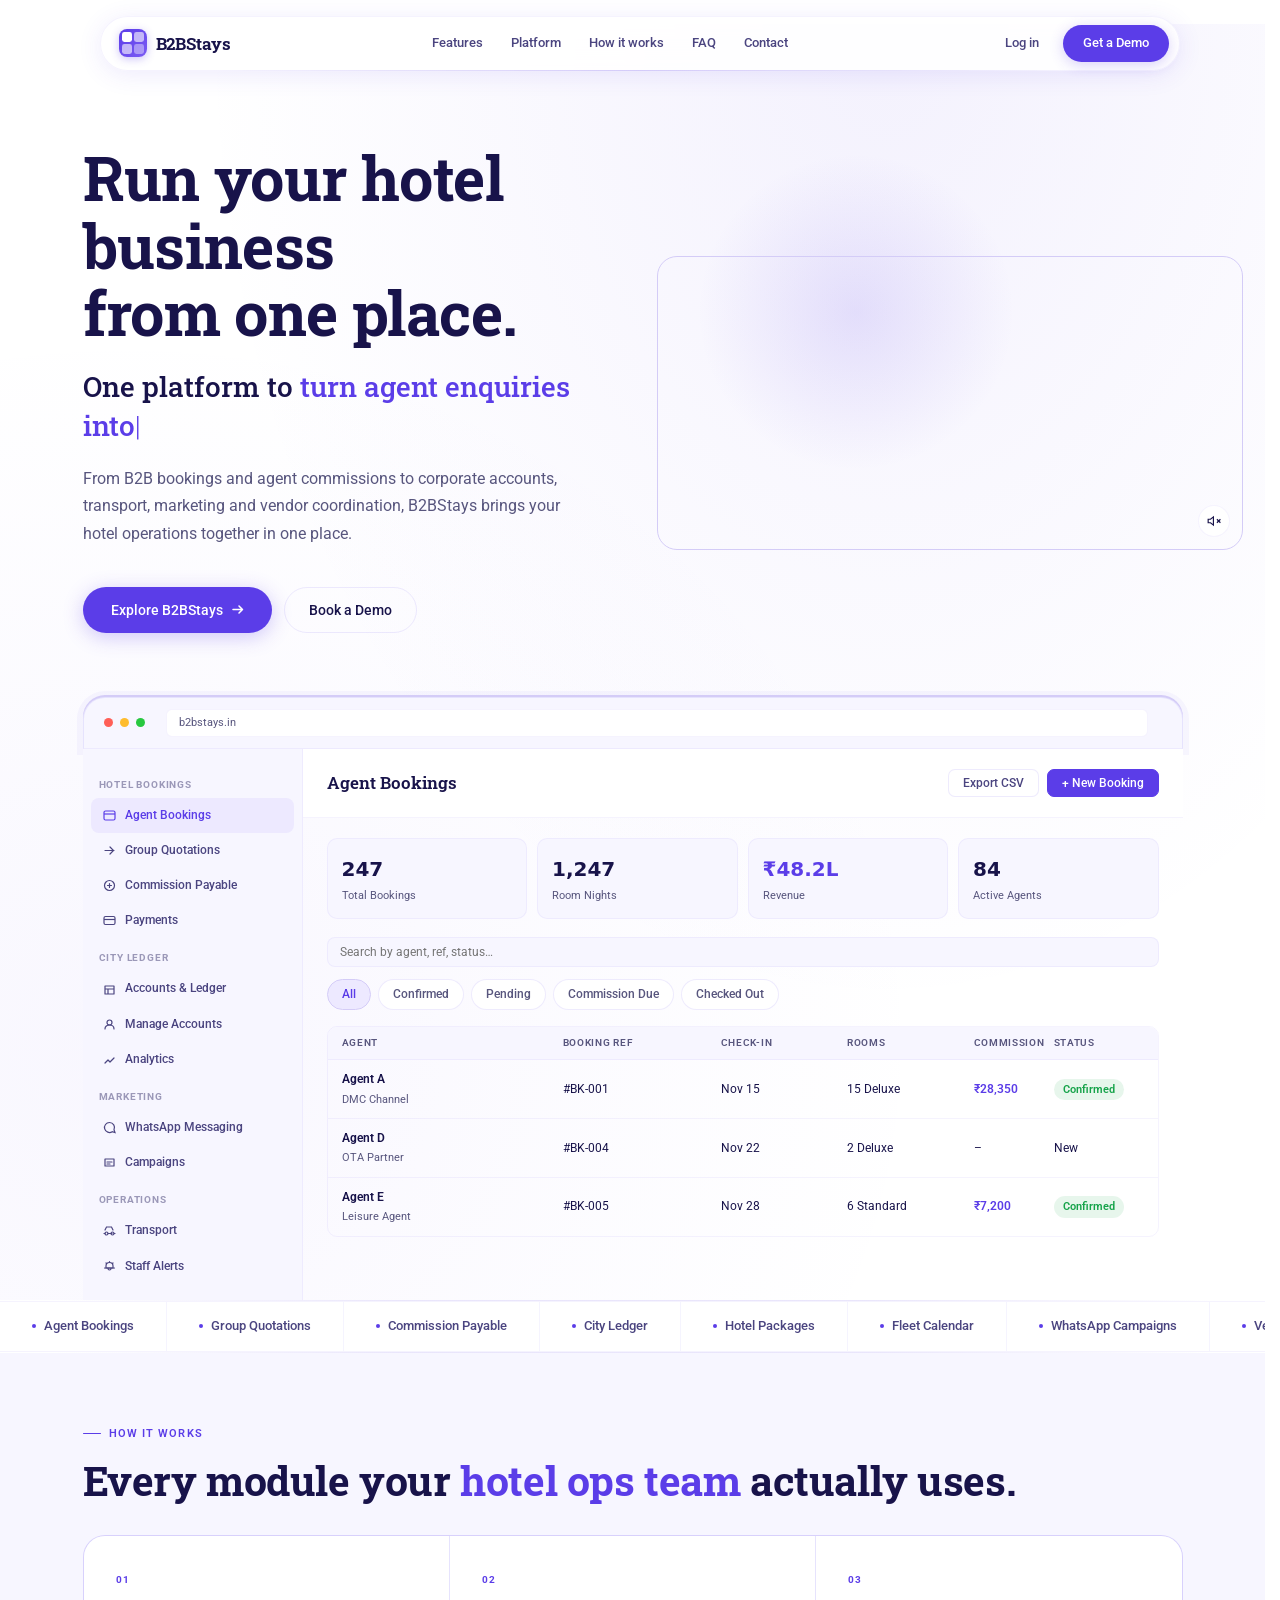
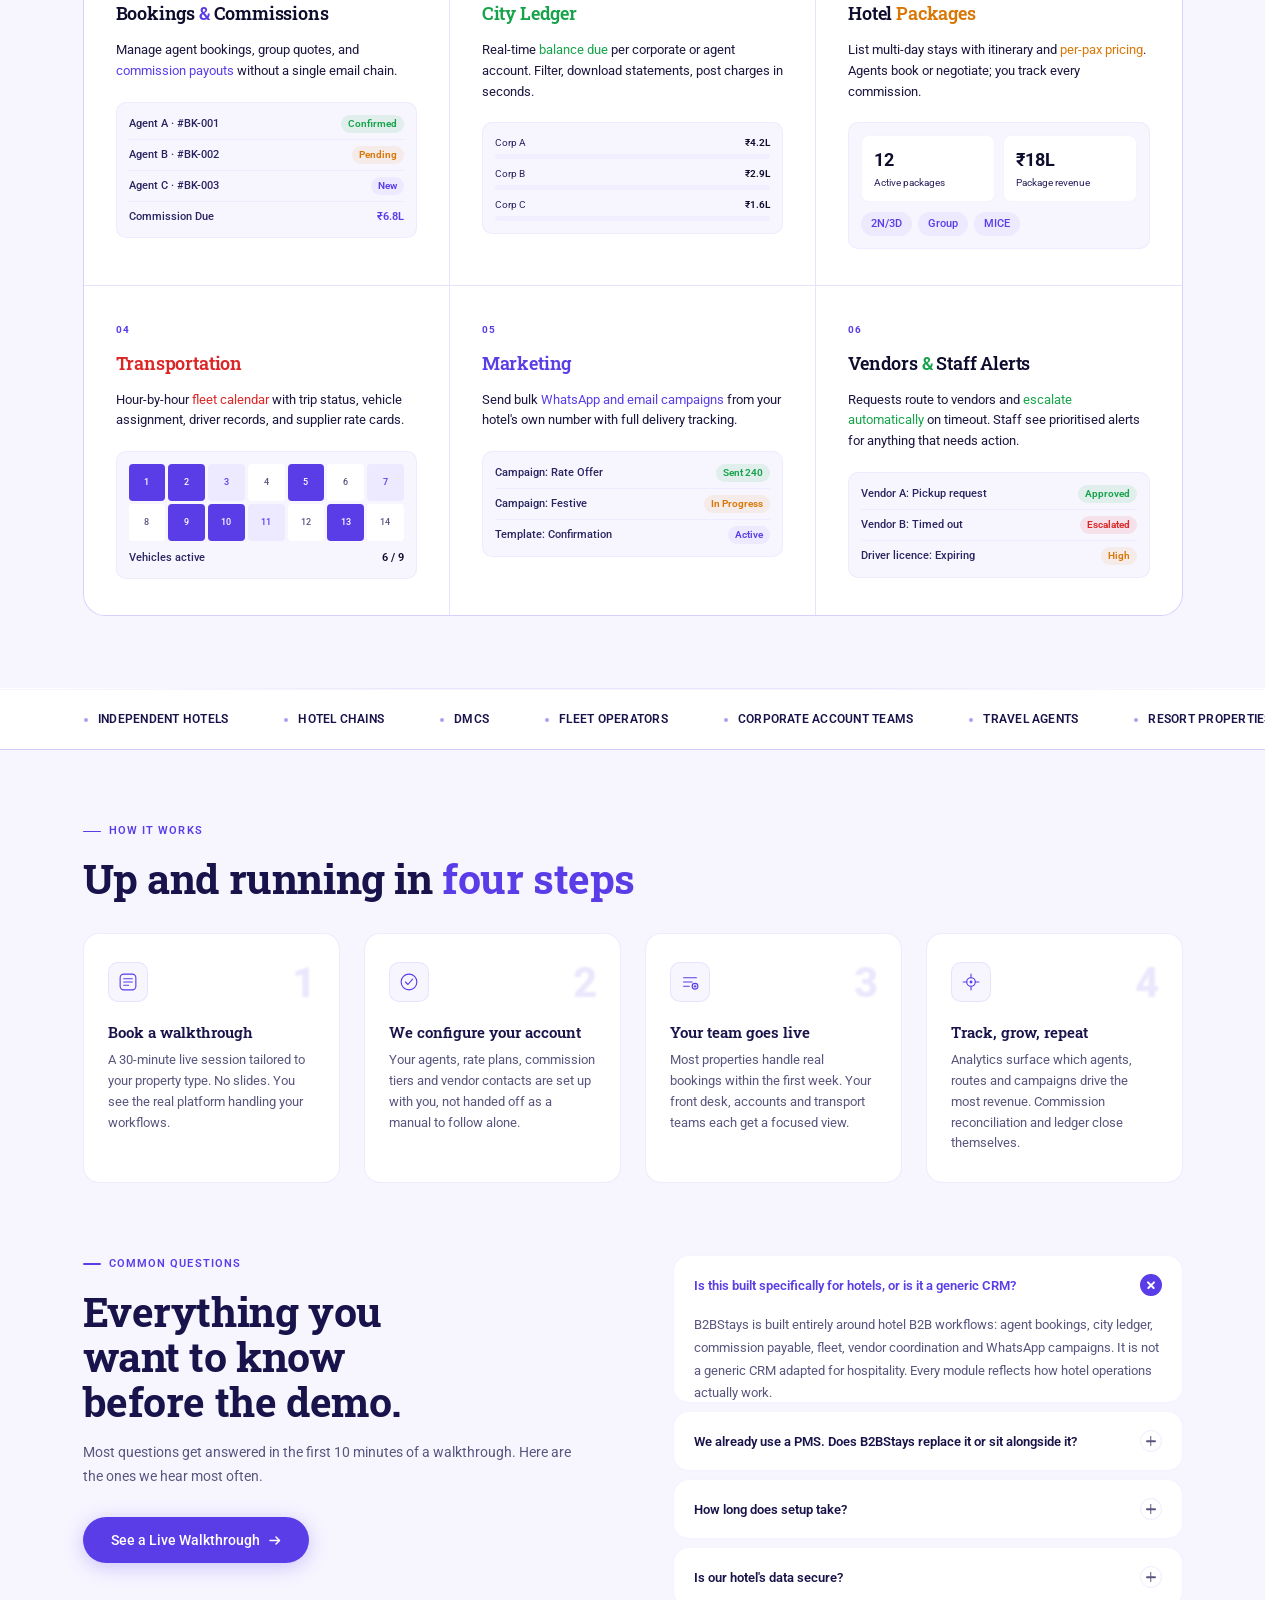
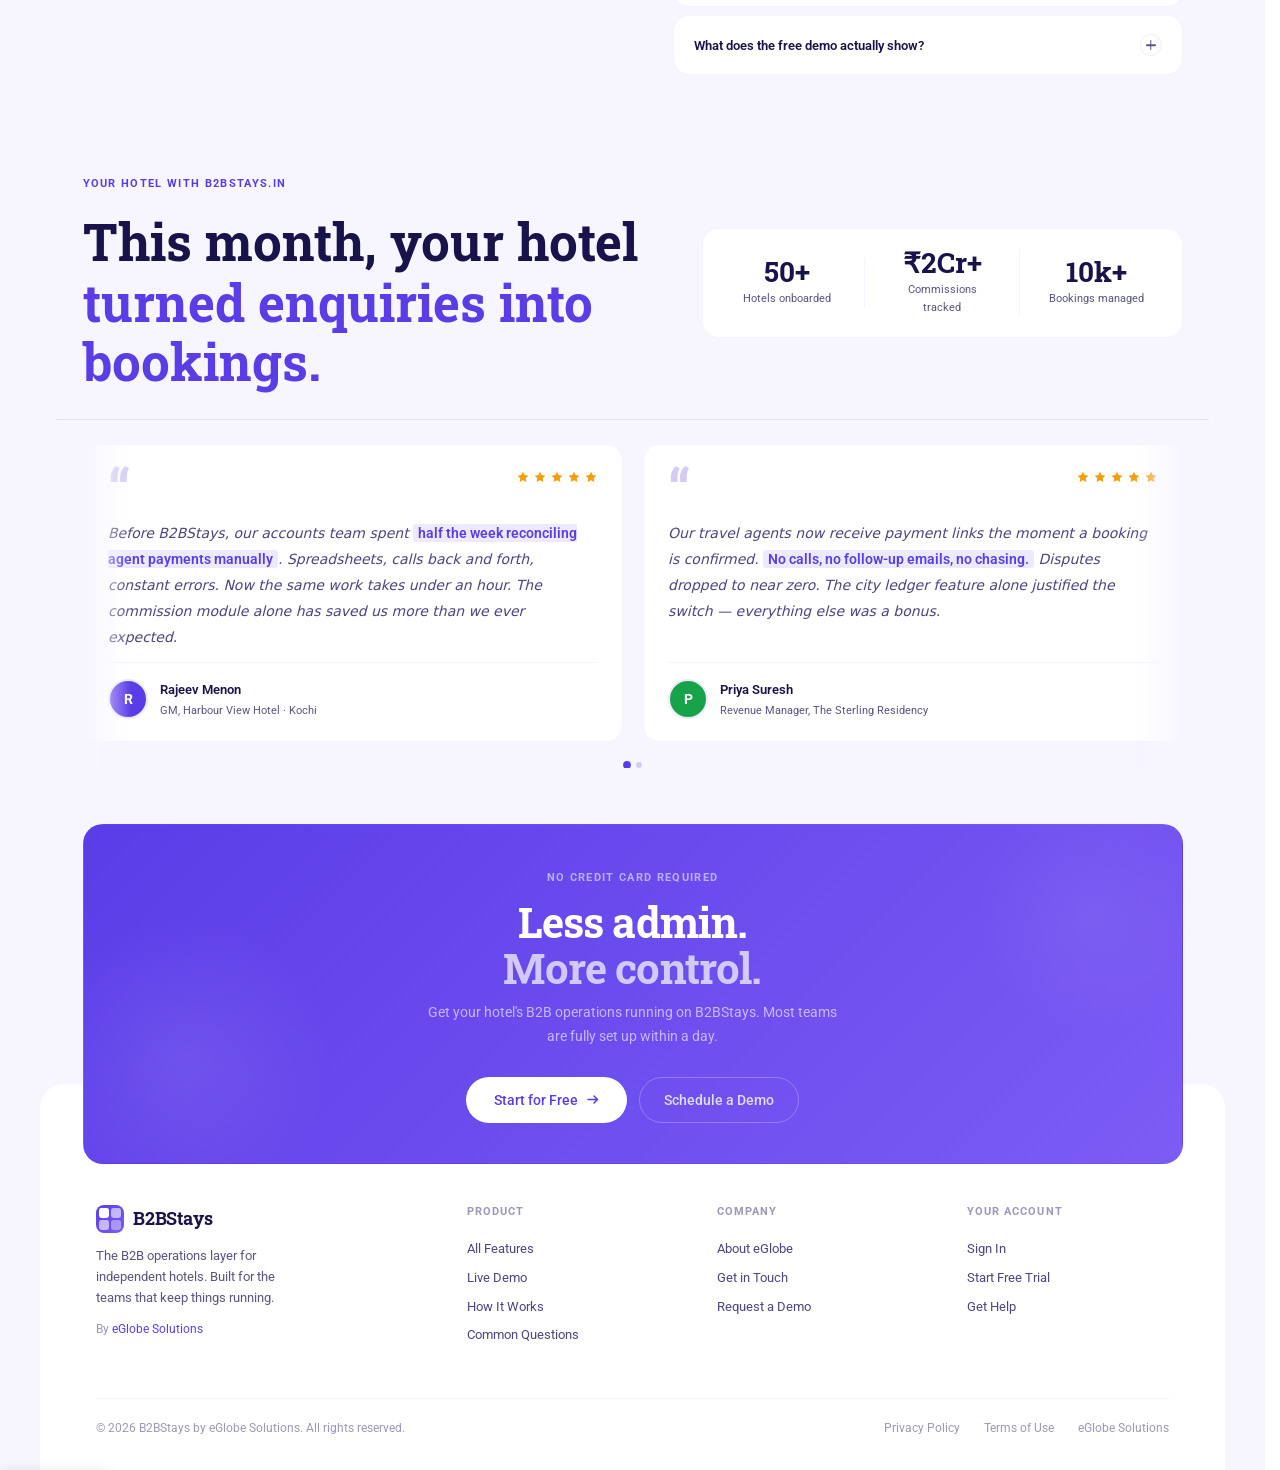
==== commit e422742e: "Add files via upload" ====
--- a/index.html
+++ b/index.html
@@ -68,7 +68,7 @@
 :root{
   --bg:#f7f6ff;--bg2:#f0eeff;--white:#fff;
   --purple:#5b3de8;--purple2:#7c5cf4;--purple-pale:#ede9ff;--purple-dim:#d4ccf7;
-  --navy:#18134a;--mid:#4b4580;--muted:#6b6899;--muted2:#9b98b8;
+  --navy:#18134a;--mid:#4b4580;--muted:#58567e;--muted2:#9b98b8;
   --line:rgba(91,61,232,.1);--line2:rgba(91,61,232,.06);
   --green:#16a34a;--amber:#d97706;--rose:#dc2626;
   --r:10px;--r-lg:16px;--r-xl:22px;
@@ -209,6 +209,13 @@
 .strip{overflow:hidden;border-top:1px solid var(--line2);border-bottom:1px solid var(--line2);background:var(--white)}
 .strip-track{display:flex;animation:sl 26s linear infinite;white-space:nowrap}
 .strip-track:hover{animation-play-state:paused}
+/* audience marquee */
+.aud-strip{background:var(--purple-pale);border-top:1px solid var(--purple-dim);border-bottom:1px solid var(--purple-dim);padding:13px 0;overflow:hidden;position:relative}
+.aud-strip-inner{display:flex;animation:sl 32s linear infinite;white-space:nowrap;align-items:center}
+.aud-strip-inner.rev{animation-direction:reverse;animation-duration:36s}
+.aud-item{display:inline-flex;align-items:center;gap:10px;padding:0 28px;font-size:12px;font-weight:500;color:var(--navy);letter-spacing:.02em;text-transform:uppercase}
+.aud-item::before{content:'';width:4px;height:4px;border-radius:50%;background:var(--purple);flex-shrink:0;opacity:.5}
+.aud-item b{font-weight:600;color:var(--navy)}
 @keyframes sl{0%{transform:translateX(0)}100%{transform:translateX(-50%)}}
 .s-item{display:inline-flex;align-items:center;gap:8px;padding:14px 32px;font-size:13px;font-weight:500;color:var(--mid);border-right:1px solid var(--line2);flex-shrink:0}
 .s-dot{width:4px;height:4px;border-radius:50%;background:var(--purple)}
@@ -251,7 +258,7 @@
 .mini-tag{padding:3px 10px;border-radius:100px;font-size:11px;font-weight:500;background:var(--purple-pale);color:var(--purple)}
 /* feat-card image bg */
 .feat-card{background-size:cover;background-position:center;background-repeat:no-repeat;position:relative}
-.feat-card::before{content:'';position:absolute;inset:0;background:rgba(255,255,255,.93);pointer-events:none;z-index:0}
+.feat-card::before{display:none}
 .feat-card>*{position:relative;z-index:1}
 .feat-card .feat-h{color:#0f0d2e}
 .feat-card .feat-desc{color:#1a1640}
@@ -261,12 +268,7 @@
 .feat-card .mini-bar-val{color:#0f0d2e}
 .feat-card .mini-stat-l{color:#2a2560}
 .feat-card .mini-stat-n{color:#0f0d2e}
-.fc-1{background-image:url('imgs/img-travel agents.png')}
-.fc-2{background-image:url('imgs/img- city ledger.png')}
-.fc-3{background-image:url('imgs/img- packages.png')}
-.fc-4{background-image:url('imgs/img- fleet.png')}
-.fc-5{background-image:url('imgs/img- marketing.png')}
-.fc-6{background-image:url('imgs/img-vendor.png')}
+.fc-1,.fc-2,.fc-3,.fc-4,.fc-5,.fc-6{background-image:none}
 
 /* â”€â”€ WORKING PAGES â”€â”€ */
 .pages-sec{background:var(--white);padding:72px 56px}
@@ -612,38 +614,41 @@
 }
 
 /* ── ROTATING STATEMENT + TESTIMONIALS ── */
-.rot-sec{background:var(--bg);padding:72px 56px 40px;overflow:hidden}
-.rot-layout{display:grid;grid-template-columns:1fr 1fr;gap:80px;align-items:start;max-width:1100px;margin:0 auto}
+.rot-sec{background:var(--bg);padding:28px 56px;overflow:hidden}
+.rot-layout{display:flex;align-items:center;justify-content:space-between;max-width:1100px;margin:0 auto;gap:56px}
 .rot-label{font-size:11px;font-weight:700;letter-spacing:.12em;text-transform:uppercase;color:var(--purple);margin-bottom:20px}
 .rot-heading{font-family:'Roboto Slab','Georgia',serif;font-size:clamp(36px,4vw,54px);font-weight:700;color:var(--navy);line-height:1.1;margin-bottom:4px}
 @keyframes phraseIn{0%{opacity:0;transform:translateY(14px)}100%{opacity:1;transform:translateY(0)}}
-.rot-phrase-wrap{display:block;margin-bottom:32px}
+.rot-phrase-wrap{display:block;margin-bottom:0}
 .rot-phrase{display:block;color:var(--purple);font-family:'Roboto Slab','Georgia',serif;font-size:clamp(36px,4vw,54px);font-weight:700;line-height:1.15;opacity:0}
 .rot-phrase.active{animation:phraseIn .55s cubic-bezier(.22,1,.36,1) forwards}
-.rot-stats{display:flex;gap:24px;margin-top:0}
-.rot-stats-card{display:flex;gap:24px;background:var(--white);border:1px solid var(--line2);border-radius:var(--r-lg);padding:16px 20px 16px 0;justify-content:flex-end}
-.rot-stat{border-left:2px solid var(--purple-dim);padding-left:14px}.rot-stat:first-child{border-left:none;padding-left:0}
-.rot-stat-n{font-family:'Roboto Slab','Georgia',serif;font-size:26px;font-weight:700;color:var(--navy);line-height:1}
-.rot-stat-l{font-size:11px;color:var(--muted);margin-top:3px}
-/* wheel */
-.rot-wheel{position:relative;height:240px;overflow:hidden;display:flex;align-items:center;justify-content:flex-end}
-.rot-wheel-item{position:absolute;right:0;top:50%;font-family:'Roboto Slab','Georgia',serif;font-weight:400;color:var(--purple);text-align:right;line-height:1.3;white-space:nowrap;transition:transform .6s cubic-bezier(.22,1,.36,1),opacity .6s,font-size .6s}
+.rot-stats-card{display:flex;flex-direction:row;gap:0;background:var(--white);border:1px solid var(--line2);border-radius:var(--r-lg);padding:20px 8px;flex-shrink:0;align-items:center;text-align:center}
+.rot-stat{display:flex;flex-direction:column;align-items:center;padding:0 28px;flex:1}
+.rot-stat:not(:last-child){border-right:1px solid var(--line2);border-bottom:none}
+.rot-stat-n{font-family:'Roboto Slab','Georgia',serif;font-size:28px;font-weight:700;color:var(--navy);line-height:1}
+.rot-stat-l{font-size:11px;color:var(--muted);margin-top:4px}
 /* testimonial carousel */
-.testi-sec{background:var(--bg);padding:0 56px 32px;overflow:hidden;margin-top:0}
-.testi-divider{border:none;border-top:1px solid var(--line);margin:0 0 32px}
+.testi-sec{background:var(--bg);padding:0 56px 24px;overflow:hidden;margin-top:0}
+.testi-divider{border:none;border-top:1px solid var(--line);margin:0 0 24px}
 .testi-track-wrap{max-width:1100px;margin:0 auto;overflow:hidden;position:relative}
 .testi-track-wrap::before,.testi-track-wrap::after{content:'';position:absolute;top:0;bottom:0;width:48px;z-index:2;pointer-events:none}
 .testi-track-wrap::before{left:0;background:linear-gradient(to right,var(--bg),transparent)}
 .testi-track-wrap::after{right:0;background:linear-gradient(to left,var(--bg),transparent)}
 .testi-track{display:flex;gap:20px;will-change:transform}
 .testi-slide{display:grid;grid-template-columns:1fr 1fr;gap:20px;flex:0 0 100%}
-.testi-card{background:var(--white);border:1px solid var(--line2);border-radius:var(--r-lg);padding:24px;display:flex;flex-direction:column;gap:12px}
-.testi-q{font-size:13px;color:var(--mid);line-height:1.7;flex:1}
-.testi-q em{font-style:normal;color:var(--purple);font-weight:500}
-.testi-author{display:flex;align-items:center;gap:10px;margin-top:auto;padding-top:14px;border-top:1px solid var(--line2)}
-.testi-avatar{width:32px;height:32px;border-radius:50%;background:var(--purple);display:flex;align-items:center;justify-content:center;font-size:12px;font-weight:700;color:#fff;flex-shrink:0}
-.testi-name{font-size:12px;font-weight:600;color:var(--navy)}
-.testi-role{font-size:11px;color:var(--muted)}
+.testi-card{background:var(--white);border:1px solid var(--line2);border-radius:var(--r-lg);padding:22px 24px;display:flex;flex-direction:column;gap:12px;position:relative;overflow:hidden}
+.testi-card::before{content:'';position:absolute;top:0;left:0;right:0;height:3px;background:linear-gradient(90deg,var(--purple),var(--purple2));opacity:0;transition:opacity .25s}
+.testi-card:hover::before{opacity:1}
+.testi-card-top{display:flex;align-items:flex-start;justify-content:space-between}
+.testi-stars{display:flex;gap:3px;padding-top:4px}
+.testi-star{width:14px;height:14px;fill:#f59e0b}
+.testi-quote-mark{font-family:'Roboto Slab','Georgia',serif;font-size:56px;line-height:.75;color:var(--purple-dim);font-weight:700;user-select:none}
+.testi-q{font-size:14px;color:var(--mid);line-height:1.85;flex:1;font-style:italic}
+.testi-q em{font-style:normal;color:var(--purple);font-weight:600;background:var(--purple-pale);padding:1px 5px;border-radius:3px}
+.testi-author{display:flex;align-items:center;gap:12px;margin-top:auto;padding-top:16px;border-top:1px solid var(--line2)}
+.testi-avatar{width:40px;height:40px;border-radius:50%;background:var(--purple);display:flex;align-items:center;justify-content:center;font-size:14px;font-weight:700;color:#fff;flex-shrink:0;border:2px solid var(--purple-pale)}
+.testi-name{font-size:13px;font-weight:600;color:var(--navy)}
+.testi-role{font-size:11px;color:var(--muted);margin-top:1px}
 .testi-dots{display:flex;justify-content:center;gap:6px;margin-top:20px}
 .testi-dot{width:6px;height:6px;border-radius:50%;background:var(--purple-dim);border:none;padding:0;cursor:pointer;transition:background .2s,transform .2s}
 .testi-dot.on{background:var(--purple);transform:scale(1.3)}
@@ -682,7 +687,7 @@
   <div class="hero-inner">
     <div class="hero-top-row">
       <div class="hero-text-col">
-        <div class="hero-eye"><span class="hero-dot"></span>One Connected Platform for Hotel Operations</div>
+
         <h1>Run your hotel business<br>from one place.</h1>
         <p class="hero-h2-type">One platform to <span id="hero-type" class="tx-purple"></span><span class="hero-cursor">|</span></p>
         <p class="hero-sub">From B2B bookings and agent commissions to corporate accounts, transport, marketing and vendor coordination, B2BStays brings your hotel operations together in one place.</p>
@@ -990,6 +995,61 @@
 
 <div class="sec-divider"></div>
 
+<!-- AUDIENCE MARQUEE TOP -->
+<div class="aud-strip" aria-hidden="true">
+  <div class="aud-strip-inner">
+    <span class="aud-item"><b>Independent Hotels</b></span>
+    <span class="aud-item"><b>Hotel Chains</b></span>
+    <span class="aud-item"><b>DMCs</b></span>
+    <span class="aud-item"><b>Fleet Operators</b></span>
+    <span class="aud-item"><b>Corporate Account Teams</b></span>
+    <span class="aud-item"><b>Travel Agents</b></span>
+    <span class="aud-item"><b>Resort Properties</b></span>
+    <span class="aud-item"><b>Boutique Hotels</b></span>
+    <span class="aud-item"><b>B2B Sales Teams</b></span>
+    <span class="aud-item"><b>Accounts &amp; Finance Teams</b></span>
+    <span class="aud-item"><b>Operations Managers</b></span>
+    <span class="aud-item"><b>Revenue Managers</b></span>
+    <span class="aud-item"><b>General Managers</b></span>
+    <span class="aud-item"><b>Front Desk Teams</b></span>
+    <span class="aud-item"><b>Vendor Coordinators</b></span>
+    <span class="aud-item"><b>Transport &amp; Fleet Desks</b></span>
+    <span class="aud-item"><b>Marketing Teams</b></span>
+    <span class="aud-item"><b>OTA Partners</b></span>
+    <span class="aud-item"><b>City Ledger Teams</b></span>
+    <span class="aud-item"><b>Hospitality Groups</b></span>
+    <span class="aud-item"><b>Commission Managers</b></span>
+    <span class="aud-item"><b>WhatsApp Campaign Teams</b></span>
+    <span class="aud-item"><b>Service Apartments</b></span>
+    <span class="aud-item"><b>Heritage Properties</b></span>
+    <!-- duplicate for seamless loop -->
+    <span class="aud-item"><b>Independent Hotels</b></span>
+    <span class="aud-item"><b>Hotel Chains</b></span>
+    <span class="aud-item"><b>DMCs</b></span>
+    <span class="aud-item"><b>Fleet Operators</b></span>
+    <span class="aud-item"><b>Corporate Account Teams</b></span>
+    <span class="aud-item"><b>Travel Agents</b></span>
+    <span class="aud-item"><b>Resort Properties</b></span>
+    <span class="aud-item"><b>Boutique Hotels</b></span>
+    <span class="aud-item"><b>B2B Sales Teams</b></span>
+    <span class="aud-item"><b>Accounts &amp; Finance Teams</b></span>
+    <span class="aud-item"><b>Operations Managers</b></span>
+    <span class="aud-item"><b>Revenue Managers</b></span>
+    <span class="aud-item"><b>General Managers</b></span>
+    <span class="aud-item"><b>Front Desk Teams</b></span>
+    <span class="aud-item"><b>Vendor Coordinators</b></span>
+    <span class="aud-item"><b>Transport &amp; Fleet Desks</b></span>
+    <span class="aud-item"><b>Marketing Teams</b></span>
+    <span class="aud-item"><b>OTA Partners</b></span>
+    <span class="aud-item"><b>City Ledger Teams</b></span>
+    <span class="aud-item"><b>Hospitality Groups</b></span>
+    <span class="aud-item"><b>Commission Managers</b></span>
+    <span class="aud-item"><b>WhatsApp Campaign Teams</b></span>
+    <span class="aud-item"><b>Service Apartments</b></span>
+    <span class="aud-item"><b>Heritage Properties</b></span>
+  </div>
+</div>
+
 <!-- HOW IT WORKS -->
 <section class="setup" id="setup">
   <div class="sec-in">
@@ -1061,19 +1121,18 @@
 <!-- ROTATING STATEMENT + TESTIMONIALS -->
 <section class="rot-sec">
   <div class="rot-layout">
-    <!-- LEFT: rotating headline + stats -->
-    <div class="reveal-l">
-      <div class="rot-label">Your hotel at its best</div>
+    <!-- LEFT: rotating headline -->
+    <div class="reveal-l" style="flex:1">
+      <div class="rot-label">Your hotel with b2bstays.in</div>
       <div class="rot-heading">This month, your hotel</div>
       <span class="rot-phrase-wrap"><span class="rot-phrase active" id="rot-active"></span></span>
     </div>
-    <!-- RIGHT: wheel + stats -->
-    <div class="reveal-r" style="display:flex;flex-direction:column;gap:0">
-      <div class="rot-wheel" id="rot-wheel" aria-hidden="true"></div>
+    <!-- RIGHT: stats card inline -->
+    <div class="reveal-r" style="flex-shrink:0">
       <div class="rot-stats-card">
-        <div class="rot-stat"><div class="rot-stat-n">50+</div><div class="rot-stat-l">hotels onboarded</div></div>
-        <div class="rot-stat"><div class="rot-stat-n">&#8377;2Cr+</div><div class="rot-stat-l">commissions tracked</div></div>
-        <div class="rot-stat"><div class="rot-stat-n">10k+</div><div class="rot-stat-l">bookings managed</div></div>
+        <div class="rot-stat"><div class="rot-stat-n">50+</div><div class="rot-stat-l">Hotels onboarded</div></div>
+        <div class="rot-stat"><div class="rot-stat-n">&#8377;2Cr+</div><div class="rot-stat-l">Commissions tracked</div></div>
+        <div class="rot-stat"><div class="rot-stat-n">10k+</div><div class="rot-stat-l">Bookings managed</div></div>
       </div>
     </div>
   </div>
@@ -1086,14 +1145,22 @@
       <!-- slide 1 -->
       <div class="testi-slide">
         <div class="testi-card">
-          <p class="testi-q">&ldquo;Before B2BStays our accounts team spent half the week <em>reconciling agent payments manually</em>. Now it takes under an hour.&rdquo;</p>
+          <div class="testi-card-top">
+            <div class="testi-quote-mark">&ldquo;</div>
+            <div class="testi-stars"><svg class="testi-star" viewBox="0 0 20 20"><path d="M10 1l2.39 4.84 5.34.78-3.86 3.76.91 5.32L10 13.27l-4.78 2.51.91-5.32L2.27 6.62l5.34-.78z"/></svg><svg class="testi-star" viewBox="0 0 20 20"><path d="M10 1l2.39 4.84 5.34.78-3.86 3.76.91 5.32L10 13.27l-4.78 2.51.91-5.32L2.27 6.62l5.34-.78z"/></svg><svg class="testi-star" viewBox="0 0 20 20"><path d="M10 1l2.39 4.84 5.34.78-3.86 3.76.91 5.32L10 13.27l-4.78 2.51.91-5.32L2.27 6.62l5.34-.78z"/></svg><svg class="testi-star" viewBox="0 0 20 20"><path d="M10 1l2.39 4.84 5.34.78-3.86 3.76.91 5.32L10 13.27l-4.78 2.51.91-5.32L2.27 6.62l5.34-.78z"/></svg><svg class="testi-star" viewBox="0 0 20 20"><path d="M10 1l2.39 4.84 5.34.78-3.86 3.76.91 5.32L10 13.27l-4.78 2.51.91-5.32L2.27 6.62l5.34-.78z"/></svg></div>
+          </div>
+          <p class="testi-q">Before B2BStays, our accounts team spent <em>half the week reconciling agent payments manually</em>. Spreadsheets, calls back and forth, constant errors. Now the same work takes under an hour. The commission module alone has saved us more than we ever expected.</p>
           <div class="testi-author">
             <div class="testi-avatar">R</div>
             <div><div class="testi-name">Rajeev Menon</div><div class="testi-role">GM, Harbour View Hotel &middot; Kochi</div></div>
           </div>
         </div>
         <div class="testi-card">
-          <p class="testi-q">&ldquo;Our travel agents now get payment links instantly. <em>No calls, no follow-ups.</em> The city ledger alone was worth switching for.&rdquo;</p>
+          <div class="testi-card-top">
+            <div class="testi-quote-mark">&ldquo;</div>
+            <div class="testi-stars"><svg class="testi-star" viewBox="0 0 20 20"><path d="M10 1l2.39 4.84 5.34.78-3.86 3.76.91 5.32L10 13.27l-4.78 2.51.91-5.32L2.27 6.62l5.34-.78z"/></svg><svg class="testi-star" viewBox="0 0 20 20"><path d="M10 1l2.39 4.84 5.34.78-3.86 3.76.91 5.32L10 13.27l-4.78 2.51.91-5.32L2.27 6.62l5.34-.78z"/></svg><svg class="testi-star" viewBox="0 0 20 20"><path d="M10 1l2.39 4.84 5.34.78-3.86 3.76.91 5.32L10 13.27l-4.78 2.51.91-5.32L2.27 6.62l5.34-.78z"/></svg><svg class="testi-star" viewBox="0 0 20 20"><path d="M10 1l2.39 4.84 5.34.78-3.86 3.76.91 5.32L10 13.27l-4.78 2.51.91-5.32L2.27 6.62l5.34-.78z"/></svg><svg class="testi-star" viewBox="0 0 20 20"><path d="M10 1l2.39 4.84 5.34.78-3.86 3.76.91 5.32L10 13.27l-4.78 2.51.91-5.32L2.27 6.62l5.34-.78z"/></svg></div>
+          </div>
+          <p class="testi-q">Our travel agents now receive payment links the moment a booking is confirmed. <em>No calls, no follow-up emails, no chasing.</em> Disputes dropped to near zero. The city ledger feature alone justified the switch — everything else was a bonus.</p>
           <div class="testi-author">
             <div class="testi-avatar" style="background:#16a34a">P</div>
             <div><div class="testi-name">Priya Suresh</div><div class="testi-role">Revenue Manager, The Sterling Residency</div></div>
@@ -1103,14 +1170,22 @@
       <!-- slide 2 -->
       <div class="testi-slide">
         <div class="testi-card">
-          <p class="testi-q">&ldquo;WhatsApp campaigns used to mean someone <em>copy-pasting for two hours</em>. Now we schedule 200 sends in five minutes.&rdquo;</p>
+          <div class="testi-card-top">
+            <div class="testi-quote-mark">&ldquo;</div>
+            <div class="testi-stars"><svg class="testi-star" viewBox="0 0 20 20"><path d="M10 1l2.39 4.84 5.34.78-3.86 3.76.91 5.32L10 13.27l-4.78 2.51.91-5.32L2.27 6.62l5.34-.78z"/></svg><svg class="testi-star" viewBox="0 0 20 20"><path d="M10 1l2.39 4.84 5.34.78-3.86 3.76.91 5.32L10 13.27l-4.78 2.51.91-5.32L2.27 6.62l5.34-.78z"/></svg><svg class="testi-star" viewBox="0 0 20 20"><path d="M10 1l2.39 4.84 5.34.78-3.86 3.76.91 5.32L10 13.27l-4.78 2.51.91-5.32L2.27 6.62l5.34-.78z"/></svg><svg class="testi-star" viewBox="0 0 20 20"><path d="M10 1l2.39 4.84 5.34.78-3.86 3.76.91 5.32L10 13.27l-4.78 2.51.91-5.32L2.27 6.62l5.34-.78z"/></svg><svg class="testi-star" viewBox="0 0 20 20"><path d="M10 1l2.39 4.84 5.34.78-3.86 3.76.91 5.32L10 13.27l-4.78 2.51.91-5.32L2.27 6.62l5.34-.78z"/></svg></div>
+          </div>
+          <p class="testi-q">WhatsApp campaigns used to mean one person <em>copy-pasting numbers for two hours</em> before a single message went out. Now we schedule 200 sends in five minutes, track who opened, and follow up automatically. Our agents actually respond now.</p>
           <div class="testi-author">
             <div class="testi-avatar" style="background:#d97706">A</div>
             <div><div class="testi-name">Anand Pillai</div><div class="testi-role">Sales Head, Calicut Grand Hotel</div></div>
           </div>
         </div>
         <div class="testi-card">
-          <p class="testi-q">&ldquo;Fleet coordination was a <em>constant headache across shifts</em>. B2BStays gives every driver and dispatcher the same live view.&rdquo;</p>
+          <div class="testi-card-top">
+            <div class="testi-quote-mark">&ldquo;</div>
+            <div class="testi-stars"><svg class="testi-star" viewBox="0 0 20 20"><path d="M10 1l2.39 4.84 5.34.78-3.86 3.76.91 5.32L10 13.27l-4.78 2.51.91-5.32L2.27 6.62l5.34-.78z"/></svg><svg class="testi-star" viewBox="0 0 20 20"><path d="M10 1l2.39 4.84 5.34.78-3.86 3.76.91 5.32L10 13.27l-4.78 2.51.91-5.32L2.27 6.62l5.34-.78z"/></svg><svg class="testi-star" viewBox="0 0 20 20"><path d="M10 1l2.39 4.84 5.34.78-3.86 3.76.91 5.32L10 13.27l-4.78 2.51.91-5.32L2.27 6.62l5.34-.78z"/></svg><svg class="testi-star" viewBox="0 0 20 20"><path d="M10 1l2.39 4.84 5.34.78-3.86 3.76.91 5.32L10 13.27l-4.78 2.51.91-5.32L2.27 6.62l5.34-.78z"/></svg><svg class="testi-star" viewBox="0 0 20 20"><path d="M10 1l2.39 4.84 5.34.78-3.86 3.76.91 5.32L10 13.27l-4.78 2.51.91-5.32L2.27 6.62l5.34-.78z"/></svg></div>
+          </div>
+          <p class="testi-q">Fleet coordination was a <em>constant headache across every shift</em> — drivers out of sync, dispatchers guessing, guests waiting. B2BStays gives every driver and dispatcher the same live view of assignments. Complaints dropped immediately after we went live.</p>
           <div class="testi-author">
             <div class="testi-avatar" style="background:#0891b2">S</div>
             <div><div class="testi-name">Sreejith Nair</div><div class="testi-role">Operations Manager, Palmview Resorts</div></div>
@@ -1318,14 +1393,25 @@
       countUp(el,orig);
     });
   }
-}),{threshold:.08,rootMargin:'0px 0px -28px 0px'});
+}),{threshold:.12,rootMargin:'0px 0px -60px 0px'});
 // pre-save widths before CSS zeroes them
 document.querySelectorAll('.mini-bar-fill,.an-bar-fill,.l-progress-fill,.camp-fill').forEach(b=>{
   const w=b.style.width;if(w&&w!=='0%')b.setAttribute('data-w',w);
 });
-document.querySelectorAll('.reveal,.reveal-l,.reveal-r,.reveal-scale,.stagger,.stagger-wrap,.sec-eye').forEach(el=>io.observe(el));
-// Fallback: reveal anything still hidden after 1.2s (e.g. already in viewport on load)
-setTimeout(()=>{document.querySelectorAll('.reveal:not(.in),.reveal-l:not(.in),.reveal-r:not(.in),.reveal-scale:not(.in),.stagger:not(.in),.stagger-wrap:not(.in),.sec-eye:not(.in)').forEach(el=>el.classList.add('in'));},1200);
+const revealEls=document.querySelectorAll('.reveal,.reveal-l,.reveal-r,.reveal-scale,.stagger,.stagger-wrap,.sec-eye');
+revealEls.forEach(el=>io.observe(el));
+
+// Scroll-based fallback for file:// or throttled IO
+function checkReveal(){
+  const vh=window.innerHeight;
+  revealEls.forEach(el=>{
+    if(el.classList.contains('in'))return;
+    const r=el.getBoundingClientRect();
+    if(r.top<vh-40) el.classList.add('in');
+  });
+}
+window.addEventListener('scroll',checkReveal,{passive:true});
+checkReveal(); // check on load for above-fold items
 
 // â”€â”€ HERO PARALLAX â”€â”€
 (function(){
@@ -1937,51 +2023,9 @@
     'turned feedback into better stays.',
   ];
   const activeEl=document.getElementById('rot-active');
-  const wheelEl=document.getElementById('rot-wheel');
-  if(!activeEl||!wheelEl)return;
+  if(!activeEl)return;
   const N=phrases.length;
-  // visible slots above/below centre
-  const SLOTS=3;
   let cur=0;
-
-  // build wheel items once
-  const items=phrases.map((p,i)=>{
-    const el=document.createElement('span');
-    el.className='rot-wheel-item';
-    el.textContent=p;
-    wheelEl.appendChild(el);
-    return el;
-  });
-
-  // slot heights: centre=0, each slot ±28px
-  const SLOT_H=34;
-
-  function updateWheel(){
-    items.forEach((el,i)=>{
-      // relative position in circular sense
-      let rel=i-cur;
-      // wrap to [-N/2, N/2]
-      if(rel>N/2) rel-=N;
-      if(rel<-N/2) rel+=N;
-      const absRel=Math.abs(rel);
-      if(absRel>SLOTS){
-        el.style.opacity='0';
-        el.style.pointerEvents='none';
-        return;
-      }
-      const y=rel*SLOT_H;
-      const isCentre=rel===0;
-      // opacity: centre=1, ±1=0.45, ±2=0.22, ±3=0.1
-      const opacity=isCentre?0.28:[0.22,0.15,0.08][absRel-1]||0;
-      const fs=isCentre?'clamp(27px,2.2vw,30px)':'clamp(25px,1.9vw,27px)';
-      const fw='400';
-      el.style.transform=`translateY(calc(-50% + ${y}px))`;
-      el.style.opacity=opacity;
-      el.style.fontSize=fs;
-      el.style.fontWeight=fw;
-      el.style.pointerEvents='auto';
-    });
-  }
 
   function showPhrase(){
     activeEl.classList.remove('active');
@@ -1992,12 +2036,10 @@
 
   function next(){
     cur=(cur+1)%N;
-    updateWheel();
     showPhrase();
   }
 
   // init
-  updateWheel();
   showPhrase();
   setInterval(next,3200);
 })();
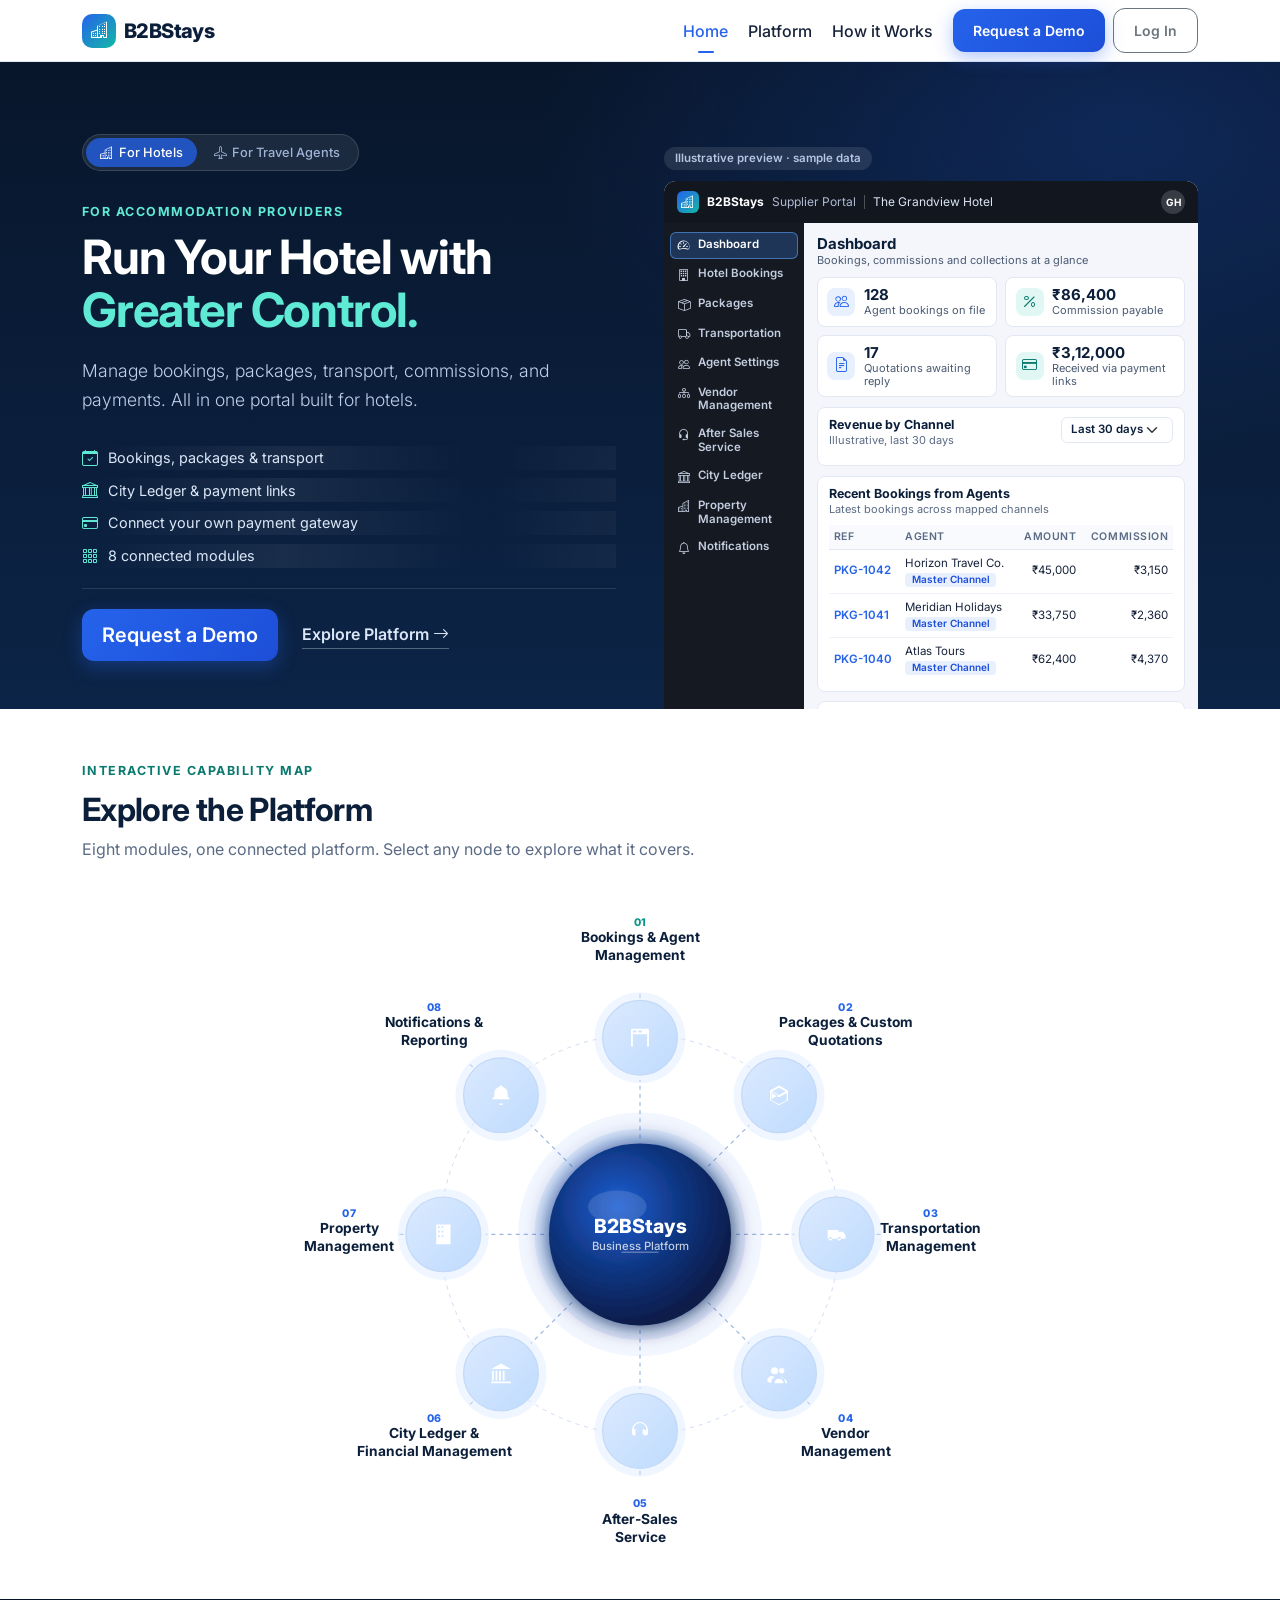
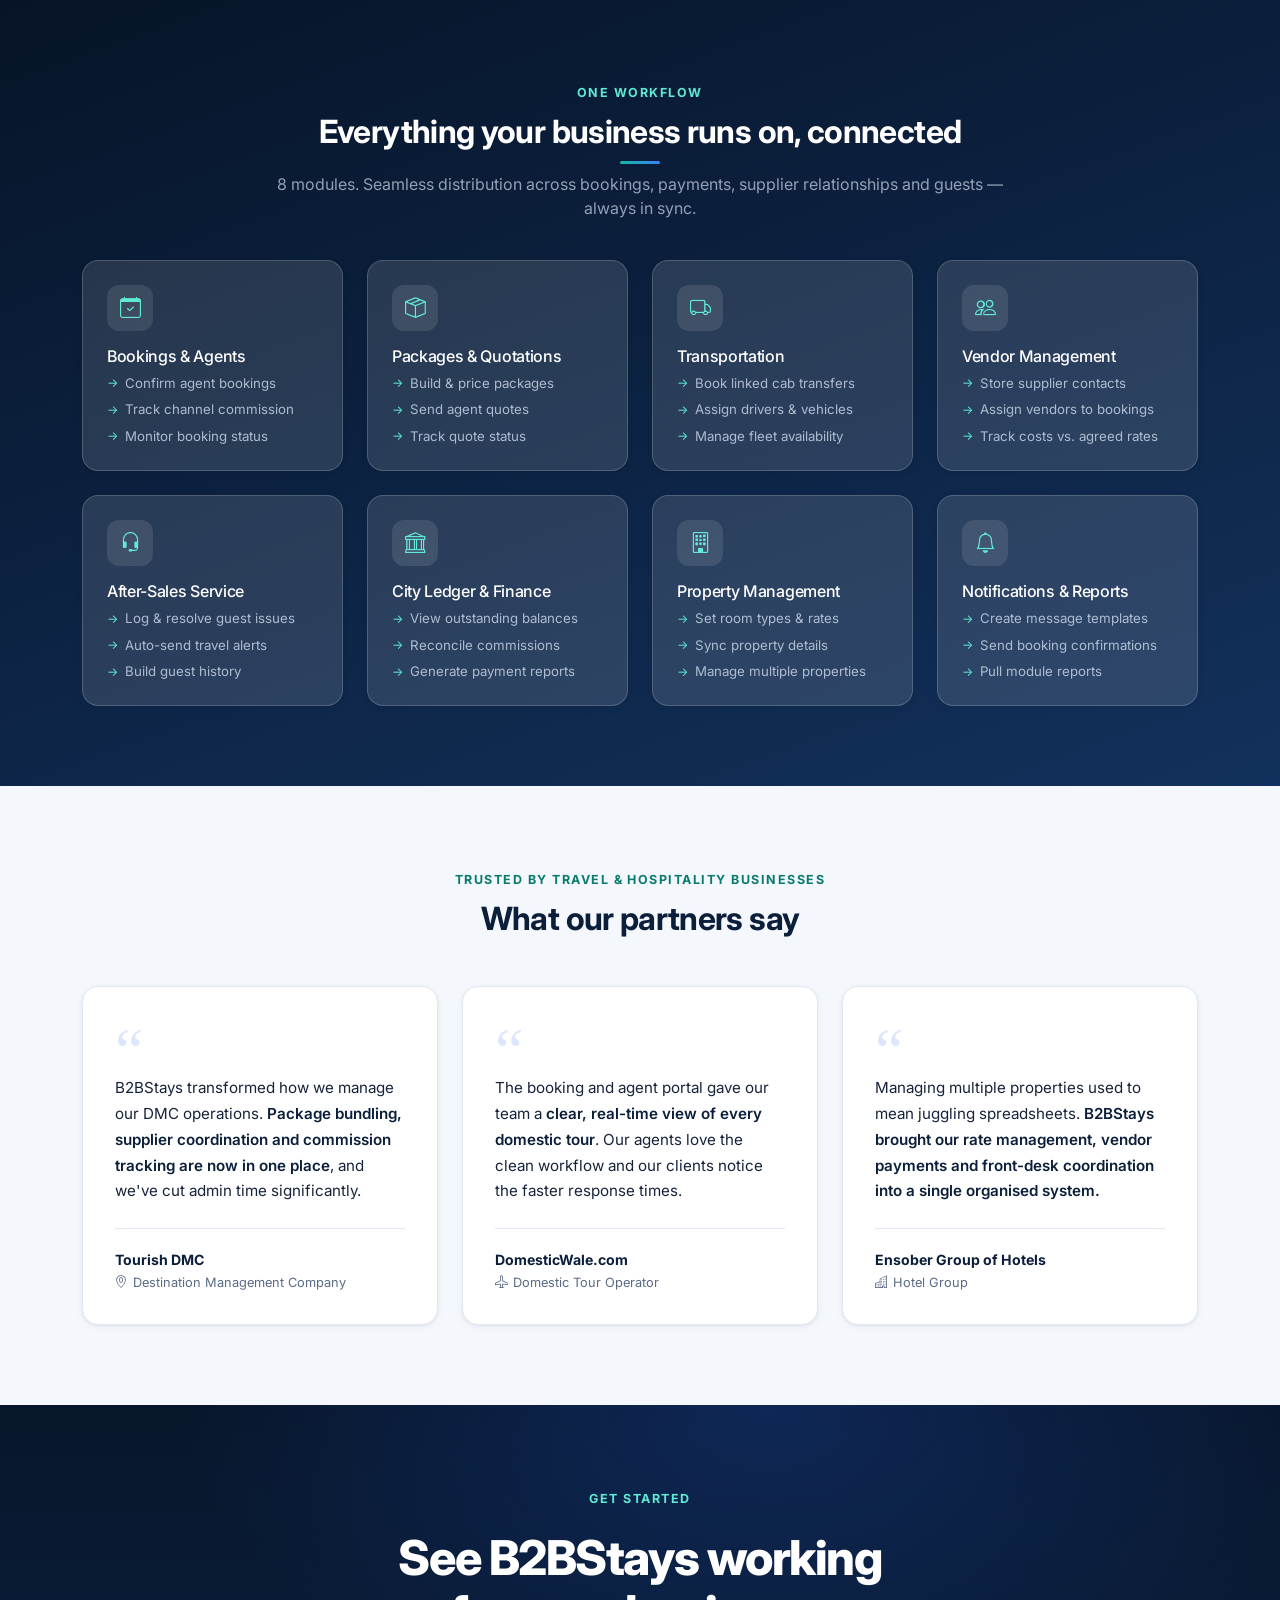
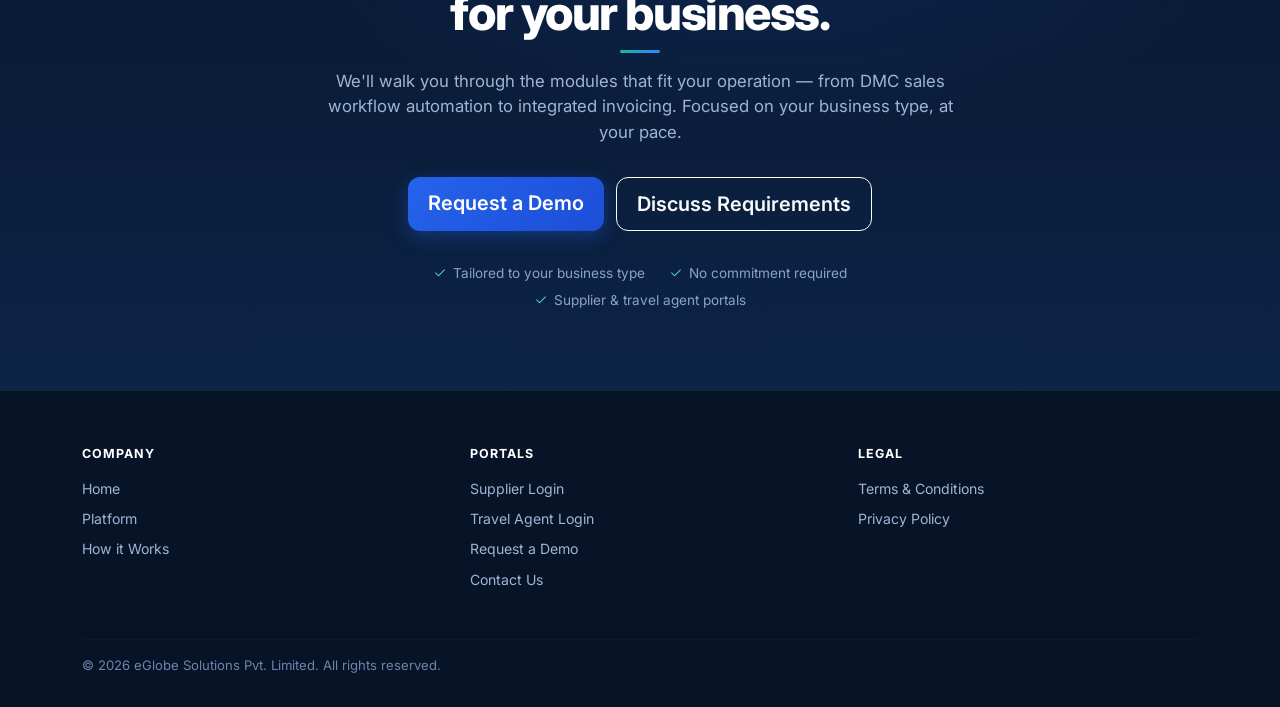
==== commit 08c2ac45: "Commit" ====
--- a/index.html
+++ b/index.html
@@ -1,2063 +1,446 @@
-﻿﻿﻿<!DOCTYPE html>
+<!doctype html>
 <html lang="en">
 <head>
-<meta charset="UTF-8">
-<meta name="viewport" content="width=device-width, initial-scale=1.0">
-<title>B2BStays — Hotel B2B Operations Platform | Agent Bookings, City Ledger & Fleet</title>
-<meta name="description" content="B2BStays gives hotel teams one platform to manage travel agent bookings, city ledger, commission payable, fleet, WhatsApp campaigns and vendor coordination. Built for hotel B2B operations.">
-<meta name="keywords" content="hotel B2B platform, travel agent booking software, city ledger software, hotel commission management, hotel fleet management, B2B hotel operations, hotel vendor management, WhatsApp hotel marketing">
-<meta name="author" content="B2BStays">
-<meta name="robots" content="index, follow">
-<link rel="canonical" href="https://www.b2bstays.com/">
-
-<!-- Open Graph -->
-<meta property="og:type" content="website">
-<meta property="og:url" content="https://www.b2bstays.com/">
-<meta property="og:title" content="B2BStays — Hotel B2B Operations Platform">
-<meta property="og:description" content="One platform for hotel teams to manage travel agents, settle commissions, run transport, send campaigns and coordinate vendors. Built specifically for hotel B2B workflows.">
-<meta property="og:image" content="https://www.b2bstays.com/imgs/Global B2B Travel Network.png">
-<meta property="og:site_name" content="B2BStays">
-<meta property="og:locale" content="en_IN">
-
-<!-- Twitter Card -->
-<meta name="twitter:card" content="summary_large_image">
-<meta name="twitter:title" content="B2BStays — Hotel B2B Operations Platform">
-<meta name="twitter:description" content="One platform for hotel teams to manage travel agents, settle commissions, run transport, send campaigns and coordinate vendors.">
-<meta name="twitter:image" content="https://www.b2bstays.com/imgs/Global B2B Travel Network.png">
-
-<!-- Schema.org structured data -->
-<script type="application/ld+json">
-{
-  "@context": "https://schema.org",
-  "@type": "SoftwareApplication",
-  "name": "B2BStays",
-  "url": "https://www.b2bstays.com",
-  "description": "Hotel B2B operations platform for managing travel agent bookings, city ledger, commissions, fleet, campaigns and vendor coordination.",
-  "applicationCategory": "BusinessApplication",
-  "operatingSystem": "Web",
-  "offers": {
-    "@type": "Offer",
-    "price": "0",
-    "priceCurrency": "INR",
-    "description": "Free demo available"
-  },
-  "provider": {
-    "@type": "Organization",
+  <meta charset="utf-8">
+  <meta name="viewport" content="width=device-width, initial-scale=1">
+  <title>B2BStays – B2B Travel Tech Software for Hotels, DMCs &amp; Travel Agents</title>
+  <meta name="description" content="B2BStays is travel agent B2B software that connects accommodation providers and travel agents on one platform. Manage bookings, packages, supplier relationships, commissions and payments with seamless distribution and operations automation.">
+  <meta name="keywords" content="B2B holiday marketplace, travel agent B2B software, DMC sales workflow automation, land services distribution, holiday distribution network, travel-tech infrastructure, integrated invoicing and voucher tool for travel agents, digitizing small and medium-size travel businesses, supplier-agent relationship, operations automation, seamless distribution">
+  <meta name="robots" content="index, follow">
+  <meta property="og:type" content="website">
+  <meta property="og:title" content="B2BStays – Travel Simplified. One Platform for Hotels &amp; Travel Agents.">
+  <meta property="og:description" content="B2B holiday marketplace software connecting suppliers and travel agents. Real-time quotes, integrated invoicing, commission tracking and DMC sales workflow automation in one platform.">
+  <meta name="theme-color" content="#0b1f3a">
+  <link rel="icon" href="data:image/svg+xml,%3Csvg xmlns='http://www.w3.org/2000/svg' viewBox='0 0 32 32'%3E%3Crect width='32' height='32' rx='8' fill='%232563eb'/%3E%3Ctext x='16' y='22' font-size='16' font-family='Arial' font-weight='700' fill='white' text-anchor='middle'%3EB%3C/text%3E%3C/svg%3E">
+  <link rel="preconnect" href="https://fonts.googleapis.com">
+  <link rel="preconnect" href="https://fonts.gstatic.com" crossorigin>
+  <link href="https://fonts.googleapis.com/css2?family=Inter:wght@400;500;600;700;800&display=swap" rel="stylesheet">
+  <link href="https://cdn.jsdelivr.net/npm/bootstrap@5.3.3/dist/css/bootstrap.min.css" rel="stylesheet">
+  <link href="https://cdn.jsdelivr.net/npm/bootstrap-icons@1.11.3/font/bootstrap-icons.min.css" rel="stylesheet">
+  <link href="assets/css/style.css" rel="stylesheet">
+  <script type="application/ld+json">
+  {
+    "@context": "https://schema.org",
+    "@type": "SoftwareApplication",
     "name": "B2BStays",
-    "url": "https://www.b2bstays.com"
-  },
-  "featureList": [
-    "Agent Bookings Management",
-    "City Ledger",
-    "Commission Payable",
-    "Group Quotations",
-    "Fleet & Transportation Management",
-    "WhatsApp Campaigns",
-    "Vendor Management",
-    "Staff Alerts",
-    "Analytics"
-  ]
-}
-</script>
-
-<link rel="preconnect" href="https://fonts.googleapis.com">
-<link rel="preconnect" href="https://fonts.gstatic.com" crossorigin>
-<link rel="stylesheet" href="https://fonts.googleapis.com/css2?family=Roboto:wght@300;400;500;700&family=Roboto+Slab:wght@400;500;600;700&display=swap">
-<style>
-*,*::before,*::after{box-sizing:border-box;margin:0;padding:0}
-:root{
-  --bg:#f7f6ff;--bg2:#f0eeff;--white:#fff;
-  --purple:#5b3de8;--purple2:#7c5cf4;--purple-pale:#ede9ff;--purple-dim:#d4ccf7;
-  --navy:#18134a;--mid:#4b4580;--muted:#58567e;--muted2:#9b98b8;
-  --line:rgba(91,61,232,.1);--line2:rgba(91,61,232,.06);
-  --green:#16a34a;--amber:#d97706;--rose:#dc2626;
-  --r:10px;--r-lg:16px;--r-xl:22px;
-}
-html{scroll-behavior:smooth;scrollbar-gutter:stable;overflow-y:scroll}
-a,button,.ps-tab,.pp-f,.pp-btn,.mod-card,.feat-card,.setup-step,.d-item,.d-qa,.ledger-acc{transition:all .18s ease}
-body{font-family:'Roboto',system-ui,sans-serif;background:var(--white);color:var(--navy);font-size:15px;line-height:1.6;overflow-x:hidden;font-variant-numeric:tabular-nums}
-h1,h2,h3,h4{font-family:'Roboto Slab','Georgia',serif;line-height:1.1;letter-spacing:-.01em}
-a{text-decoration:none;color:inherit}
-button{font-family:inherit;cursor:pointer}
-svg{display:block;flex-shrink:0}
-
-/* ── NAVBAR ── */
-.site-nav{position:fixed;top:16px;left:50%;transform:translateX(-50%);z-index:9000;width:calc(100% - 48px);max-width:1080px}
-.site-nav-inner{background:rgba(255,255,255,.88);backdrop-filter:blur(18px);-webkit-backdrop-filter:blur(18px);border:1px solid var(--line2);border-radius:100px;padding:8px 10px 8px 18px;display:flex;align-items:center;box-shadow:0 4px 24px rgba(91,61,232,.10);position:relative}
-.site-nav-inner::after{content:'';position:absolute;bottom:-1px;left:10%;right:10%;height:1px;background:linear-gradient(90deg,transparent,rgba(91,61,232,.22),transparent)}
-.nav-logo{display:flex;align-items:center;gap:9px;text-decoration:none;flex-shrink:0;margin-right:8px}
-.nav-logo-badge{width:28px;height:28px;border-radius:8px;background:linear-gradient(135deg,var(--purple),var(--purple2));display:flex;align-items:center;justify-content:center;box-shadow:0 2px 8px rgba(91,61,232,.3)}
-.nav-logo-name{font-family:'Roboto Slab','Georgia',serif;font-size:17px;font-weight:700;color:var(--navy);letter-spacing:-.01em}
-.nav-links{display:flex;align-items:center;gap:2px;flex:1;justify-content:center}
-.nav-link{font-size:13px;font-weight:500;color:var(--mid);padding:7px 13px;border-radius:100px;transition:all .15s;white-space:nowrap}
-.nav-link:hover,.nav-link.active{background:var(--purple-pale);color:var(--purple)}
-.nav-actions{display:flex;align-items:center;gap:8px;flex-shrink:0;margin-left:8px}
-.nav-login{font-size:13px;font-weight:500;color:var(--mid);padding:8px 16px;border-radius:100px;transition:all .15s}
-.nav-login:hover{color:var(--navy)}
-.nav-cta{background:var(--purple);color:#fff;font-size:13px;font-weight:500;padding:8px 20px;border-radius:100px;border:none;cursor:pointer;transition:all .18s;box-shadow:0 3px 14px rgba(91,61,232,.24);text-decoration:none;display:inline-block}
-.nav-cta:hover{background:var(--purple2);transform:translateY(-1px);box-shadow:0 5px 18px rgba(91,61,232,.34)}
-@media(max-width:768px){
-  .site-nav{width:calc(100% - 24px);top:10px}
-  .nav-links{display:none}
-  .nav-login{display:none}
-}
-/* ── FOOTER ── */
-.site-footer{background:transparent;font-size:13px;padding:0;position:relative;z-index:1;margin-top:-80px}
-.site-footer-inner{background:var(--white);border-radius:24px 24px 0 0;margin:0;padding:120px 56px 32px;position:relative;z-index:1}
-.footer-top{display:grid;grid-template-columns:1.6fr 1fr 1fr 1fr;gap:48px;margin-bottom:48px}
-.footer-brand-row{display:flex;align-items:center;gap:9px;margin-bottom:12px}
-.footer-badge{width:28px;height:28px;border-radius:8px;background:linear-gradient(135deg,var(--purple),var(--purple2));display:flex;align-items:center;justify-content:center;flex-shrink:0}
-.footer-name{font-family:'Roboto Slab','Georgia',serif;font-size:18px;font-weight:700;color:var(--navy);letter-spacing:-.01em}
-.footer-tagline{font-size:12.5px;line-height:1.7;color:var(--muted);max-width:210px}
-.footer-col-h{font-size:10.5px;font-weight:700;text-transform:uppercase;letter-spacing:.1em;color:var(--muted2);margin-bottom:14px}
-.footer-col a{display:block;color:var(--mid);font-size:13px;padding:4px 0;transition:color .15s;text-decoration:none}
-.footer-col a:hover{color:var(--purple)}
-.footer-bottom{display:flex;align-items:center;justify-content:space-between;padding-top:20px;border-top:1px solid var(--line2);gap:16px;flex-wrap:wrap}
-.footer-copy{font-size:12px;color:var(--muted2)}
-.footer-bottom-links{display:flex;gap:24px}
-.footer-bottom-links a{font-size:12px;color:var(--muted2);transition:color .15s;text-decoration:none}
-.footer-bottom-links a:hover{color:var(--purple)}
-@media(max-width:700px){
-  .site-footer{padding:32px 20px 20px}
-  .footer-top{grid-template-columns:1fr 1fr;gap:24px}
-}
-/* ── BUTTONS ── */
-.btn-p{background:var(--purple);color:#fff;padding:12px 28px;border-radius:100px;font-size:14px;font-weight:500;border:none;display:inline-flex;align-items:center;gap:8px;transition:all .2s;box-shadow:0 4px 20px rgba(91,61,232,.28);position:relative;overflow:hidden}
-.btn-p:hover{background:var(--purple2);transform:translateY(-1px);box-shadow:0 6px 28px rgba(91,61,232,.38)}
-.btn-o{background:transparent;color:var(--navy);padding:11px 24px;border-radius:100px;font-size:14px;font-weight:500;border:1.5px solid var(--line);display:inline-flex;align-items:center;gap:8px;transition:all .2s}
-.btn-o:hover{border-color:var(--purple);color:var(--purple);background:var(--purple-pale)}
-
-/* â”€â”€ HERO â”€â”€ */
-.hero{background:var(--white);padding:120px 56px 0;position:relative;overflow:hidden}
-.hero-grad{position:absolute;inset:0;background:radial-gradient(ellipse at 70% 0%,rgba(91,61,232,.07) 0%,transparent 55%),radial-gradient(ellipse at 10% 80%,rgba(124,92,244,.05) 0%,transparent 50%);pointer-events:none}
-.hero-inner{max-width:1100px;margin:0 auto;position:relative;z-index:2;display:flex;flex-direction:column}
-/* Hero top: 2-column */
-.hero-top-row{display:grid;grid-template-columns:1fr 1fr;align-items:center;gap:48px;margin-bottom:36px}
-.hero-text-col{min-width:0}
-.hero h1{max-width:100%}
-.hero-sub{max-width:440px}
-.hero-actions{justify-content:flex-start}
-/* Hero image column */
-.hero-img-col{position:relative;border-radius:20px;overflow:hidden;border:1px solid var(--purple-dim);width:calc(100% + 60px);max-width:none}
-.hero-img-col video{width:100%;display:block;border-radius:20px}
-/* Hero Platform */
-.hero-plat{width:100%;margin-top:0}
-.hero-plat-bar{background:var(--bg);border:1px solid var(--line);border-bottom:1px solid var(--line2);border-radius:var(--r-xl) var(--r-xl) 0 0;padding:11px 20px;display:flex;align-items:center;gap:7px;box-shadow:0 -2px 0 var(--purple-dim),0 0 0 6px rgba(91,61,232,.04)}
-.hero-plat>.pages-layout{border-radius:0 0 0 0;box-shadow:0 24px 64px rgba(91,61,232,.09)}
-.hero-eye{display:inline-flex;align-items:center;gap:8px;background:var(--purple-pale);border:1px solid var(--purple-dim);border-radius:100px;padding:5px 16px;font-size:11px;font-weight:600;color:var(--purple);letter-spacing:.07em;text-transform:uppercase;margin-bottom:28px}
-.hero-dot{width:5px;height:5px;background:var(--purple);border-radius:50%;animation:pulse 2s infinite}
-@keyframes pulse{0%,100%{opacity:1}50%{opacity:.3}}
-.hero h1{font-size:clamp(34px,4.8vw,70px);color:var(--navy);max-width:820px;margin-bottom:20px;font-weight:700}
-.hero h1 em{color:var(--purple)}
-.hero-h2-type{font-size:clamp(20px,2.2vw,28px);color:var(--navy);font-weight:500;margin-bottom:20px;line-height:1.4;font-family:'Roboto Slab','Georgia',serif;min-height:2.8em}
-.hero-cursor{color:var(--purple);animation:blink .7s step-end infinite;font-weight:300}
-@keyframes blink{0%,100%{opacity:1}50%{opacity:0}}
-.hero-sub{font-size:16px;color:var(--muted);max-width:480px;margin-bottom:40px;line-height:1.7;font-weight:400;min-height:calc(1.7em * 3)}
-.hero-actions{display:flex;gap:12px;margin-bottom:28px}
-/* Dashboard */
-.dash-wrap{width:100%;max-width:1100px;margin:0 auto}
-.dash{background:var(--white);border:1px solid var(--line);border-radius:var(--r-xl) var(--r-xl) 0 0;overflow:hidden;box-shadow:0 -2px 0 var(--purple-dim),0 0 0 6px rgba(91,61,232,.04),0 24px 64px rgba(91,61,232,.09)}
-.dash-bar{background:var(--bg);border-bottom:1px solid var(--line2);padding:11px 20px;display:flex;align-items:center;gap:7px}
-.d{width:9px;height:9px;border-radius:50%}.d.r{background:#ff5f57}.d.y{background:#febc2e}.d.g{background:#28c840}
-.dash-url{flex:1;margin:0 14px;background:var(--white);border:1px solid var(--line2);border-radius:6px;padding:4px 12px;font-size:11px;color:var(--muted)}
-.dash-body{display:grid;grid-template-columns:210px 1fr 270px;min-height:440px}
-/* Sidebar */
-.d-side{border-right:1px solid var(--line2);background:var(--bg);padding:16px 0}
-.d-logo{display:flex;align-items:center;gap:8px;padding:0 14px 14px;font-size:13px;font-weight:600;color:var(--navy);border-bottom:1px solid var(--line2);margin-bottom:10px}
-.d-logo-sq{width:24px;height:24px;border-radius:6px;background:linear-gradient(135deg,var(--purple),var(--purple2));display:flex;align-items:center;justify-content:center}
-.d-grp{padding:0 8px}
-.d-lbl{font-size:10px;font-weight:600;color:var(--muted2);text-transform:uppercase;letter-spacing:.08em;padding:10px 8px 4px}
-.d-item{display:flex;align-items:center;gap:8px;padding:6px 8px;border-radius:7px;font-size:12px;font-weight:500;color:var(--mid);cursor:pointer;transition:all .12s}
-.d-item.on{background:var(--purple-pale);color:var(--purple)}
-.d-item:hover:not(.on){background:var(--bg2)}
-.d-item svg{width:13px;height:13px;flex-shrink:0}
-/* Main */
-.d-main{padding:22px;overflow:hidden}
-.d-top{display:flex;align-items:center;justify-content:space-between;margin-bottom:18px}
-.d-title{font-family:'Roboto Slab','Georgia',serif;font-size:18px;font-weight:600;color:var(--navy)}
-.d-period{font-size:11px;font-weight:500;color:var(--muted);background:var(--bg);border:1px solid var(--line2);padding:4px 12px;border-radius:100px}
-.d-stats{display:grid;grid-template-columns:repeat(4,1fr);gap:10px;margin-bottom:18px}
-.d-stat{background:var(--white);border:1px solid var(--line2);border-radius:var(--r);padding:14px 16px}
-.d-stat-n{font-size:22px;font-weight:700;color:var(--navy);font-variant-numeric:tabular-nums;letter-spacing:-.02em;font-family:'Inter',system-ui,sans-serif}
-.d-stat-l{font-size:11px;color:var(--muted);margin-top:2px}
-.d-stat-b{display:inline-flex;align-items:center;gap:3px;font-size:10px;font-weight:600;padding:2px 7px;border-radius:100px;margin-top:6px}
-.bg{background:rgba(22,163,74,.1);color:#16a34a}.bp{background:var(--purple-pale);color:var(--purple)}.ba{background:rgba(217,119,6,.09);color:#d97706}
-.d-table{border:1px solid var(--line2);border-radius:var(--r);overflow:hidden}
-.d-th{display:grid;grid-template-columns:1.4fr .9fr .8fr .9fr 90px;padding:8px 14px;background:var(--bg);font-size:10px;font-weight:600;color:var(--muted);text-transform:uppercase;letter-spacing:.07em;border-bottom:1px solid var(--line2)}
-.d-tr{display:grid;grid-template-columns:1.4fr .9fr .8fr .9fr 90px;padding:9px 14px;font-size:12px;border-bottom:1px solid var(--line2);align-items:center;transition:background .1s}
-.d-tr:last-child{border-bottom:none}
-.d-tr:hover{background:var(--bg)}
-.d-an{font-size:12px;font-weight:600;color:var(--navy)}
-.d-as{font-size:10px;color:var(--muted);margin-top:1px}
-.st{display:inline-flex;padding:2px 9px;border-radius:100px;font-size:11px;font-weight:600}
-.stc{background:rgba(22,163,74,.1);color:#16a34a}.stp{background:rgba(217,119,6,.09);color:#d97706}.stn{background:var(--purple-pale);color:var(--purple)}
-/* Right panel */
-.d-right{border-left:1px solid var(--line2);padding:20px;background:var(--bg)}
-.d-right-h{font-size:12px;font-weight:700;color:var(--navy);margin-bottom:12px;letter-spacing:-.01em}
-.d-sum{background:var(--white);border:1px solid var(--line2);border-radius:var(--r);padding:14px;margin-bottom:14px}
-.d-sum-row{display:flex;justify-content:space-between;padding:7px 0;border-bottom:1px solid var(--line2);font-size:12px}
-.d-sum-row:last-child{border-bottom:none;padding-bottom:0}
-.d-sum-row:first-child{padding-top:0}
-.d-sum-l{color:var(--muted)}
-.d-sum-v{font-weight:600;color:var(--navy)}
-.d-qa{display:flex;align-items:center;gap:9px;padding:9px 11px;background:var(--white);border:1px solid var(--line2);border-radius:var(--r);font-size:12px;font-weight:500;color:var(--navy);cursor:pointer;margin-bottom:7px;transition:all .12s}
-.d-qa:hover{border-color:var(--purple);color:var(--purple);background:var(--purple-pale)}
-.d-qa-i{width:26px;height:26px;border-radius:6px;flex-shrink:0;display:flex;align-items:center;justify-content:center}
-.d-qa-i svg{width:13px;height:13px}
-
-/* â”€â”€ SCROLL STRIP â”€â”€ */
-.strip{overflow:hidden;border-top:1px solid var(--line2);border-bottom:1px solid var(--line2);background:var(--white)}
-.strip-track{display:flex;animation:sl 26s linear infinite;white-space:nowrap}
-.strip-track:hover{animation-play-state:paused}
-/* audience marquee */
-.aud-strip{background:var(--purple-pale);border-top:1px solid var(--purple-dim);border-bottom:1px solid var(--purple-dim);padding:13px 0;overflow:hidden;position:relative}
-.aud-strip-inner{display:flex;animation:sl 32s linear infinite;white-space:nowrap;align-items:center}
-.aud-strip-inner.rev{animation-direction:reverse;animation-duration:36s}
-.aud-item{display:inline-flex;align-items:center;gap:10px;padding:0 28px;font-size:12px;font-weight:500;color:var(--navy);letter-spacing:.02em;text-transform:uppercase}
-.aud-item::before{content:'';width:4px;height:4px;border-radius:50%;background:var(--purple);flex-shrink:0;opacity:.5}
-.aud-item b{font-weight:600;color:var(--navy)}
-@keyframes sl{0%{transform:translateX(0)}100%{transform:translateX(-50%)}}
-.s-item{display:inline-flex;align-items:center;gap:8px;padding:14px 32px;font-size:13px;font-weight:500;color:var(--mid);border-right:1px solid var(--line2);flex-shrink:0}
-.s-dot{width:4px;height:4px;border-radius:50%;background:var(--purple)}
-
-/* â”€â”€ FEATURES â”€â”€ */
-.features{background:var(--bg);padding:72px 56px}
-.sec-in{max-width:1100px;margin:0 auto}
-.sec-eye{display:inline-flex;align-items:center;gap:8px;font-size:11px;font-weight:600;text-transform:uppercase;letter-spacing:.1em;color:var(--purple);margin-bottom:16px}
-.sec-eye::before{content:'';width:18px;height:1.5px;background:var(--purple);border-radius:2px}
-.sec-h{font-size:clamp(28px,3.2vw,44px);color:var(--navy);font-weight:700;text-wrap:balance}
-.feat-grid{display:grid;grid-template-columns:repeat(3,1fr);gap:1px;border:1px solid var(--line);border-radius:var(--r-xl);overflow:hidden;margin-top:32px;background:var(--line)}
-.feat-card{background:var(--white);padding:36px 32px;display:flex;flex-direction:column;gap:16px}
-.feat-num{font-size:10px;font-weight:700;text-transform:uppercase;letter-spacing:.1em;color:var(--purple)}
-.feat-h{font-family:'Roboto Slab','Georgia',serif;font-size:18px;font-weight:600;color:var(--navy)}
-.feat-desc{font-size:13px;color:var(--muted);line-height:1.6}
-/* mini graphics */
-.mini-graphic{background:var(--bg);border:1px solid var(--line2);border-radius:var(--r);padding:12px;margin-top:4px}
-.mini-row{display:flex;align-items:center;justify-content:space-between;padding:6px 0;border-bottom:1px solid var(--line2);font-size:11px}
-.mini-row:last-child{border-bottom:none;padding-bottom:0}
-.mini-row:first-child{padding-top:0}
-.mini-label{color:var(--muted);font-weight:500}
-.mini-val{font-weight:600;color:var(--navy)}
-.mini-badge{display:inline-flex;padding:1px 7px;border-radius:100px;font-size:10px;font-weight:600}
-.mini-stat-row{display:grid;grid-template-columns:1fr 1fr;gap:8px}
-.mini-stat{background:var(--white);border:1px solid var(--line2);border-radius:8px;padding:10px 12px}
-.mini-stat-n{font-size:18px;font-weight:700;color:var(--navy);font-variant-numeric:tabular-nums}
-.mini-stat-l{font-size:10px;color:var(--muted)}
-.mini-bar-row{display:flex;flex-direction:column;gap:7px}
-.mini-bar-item{display:flex;flex-direction:column;gap:3px}
-.mini-bar-top{display:flex;justify-content:space-between;font-size:10px}
-.mini-bar-label{color:var(--muted)}
-.mini-bar-val{font-weight:600;color:var(--navy)}
-.mini-bar-track{height:5px;background:var(--bg2);border-radius:100px;overflow:hidden}
-.mini-bar-fill{height:100%;border-radius:100px;background:var(--purple)}
-.mini-cal{display:grid;grid-template-columns:repeat(7,1fr);gap:3px}
-.mini-cal-cell{aspect-ratio:1;border-radius:4px;display:flex;align-items:center;justify-content:center;font-size:9px;font-weight:500;color:var(--muted);background:var(--white)}
-.mini-cal-cell.booked{background:var(--purple);color:#fff}
-.mini-cal-cell.partial{background:var(--purple-pale);color:var(--purple)}
-.mini-tag-row{display:flex;flex-wrap:wrap;gap:6px}
-.mini-tag{padding:3px 10px;border-radius:100px;font-size:11px;font-weight:500;background:var(--purple-pale);color:var(--purple)}
-/* feat-card image bg */
-.feat-card{background-size:cover;background-position:center;background-repeat:no-repeat;position:relative}
-.feat-card::before{display:none}
-.feat-card>*{position:relative;z-index:1}
-.feat-card .feat-h{color:#0f0d2e}
-.feat-card .feat-desc{color:#1a1640}
-.feat-card .mini-label{color:#2a2560}
-.feat-card .mini-val{color:#0f0d2e}
-.feat-card .mini-bar-label{color:#2a2560}
-.feat-card .mini-bar-val{color:#0f0d2e}
-.feat-card .mini-stat-l{color:#2a2560}
-.feat-card .mini-stat-n{color:#0f0d2e}
-.fc-1,.fc-2,.fc-3,.fc-4,.fc-5,.fc-6{background-image:none}
-
-/* â”€â”€ WORKING PAGES â”€â”€ */
-.pages-sec{background:var(--white);padding:72px 56px}
-.pages-in{max-width:1100px;margin:0 auto}
-.pages-layout{display:grid;grid-template-columns:220px 1fr;gap:0;border:1px solid var(--line);border-radius:var(--r-xl);overflow:hidden;margin-top:32px;min-height:560px;box-shadow:0 8px 40px rgba(91,61,232,.07)}
-.pages-sidebar{background:var(--bg);border-right:1px solid var(--line2);padding:16px 0}
-.ps-grp-lbl{font-size:10px;font-weight:700;text-transform:uppercase;letter-spacing:.08em;color:var(--muted2);padding:12px 16px 5px}
-.ps-tab{display:flex;align-items:center;gap:9px;padding:8px 12px;margin:0 8px;border-radius:8px;font-size:12px;font-weight:500;color:var(--mid);cursor:pointer;transition:all .12s}
-.ps-tab.active{background:var(--purple-pale);color:var(--purple)}
-.ps-tab:hover:not(.active){background:var(--bg2);color:var(--navy)}
-.ps-tab svg{width:13px;height:13px;flex-shrink:0}
-.pages-content{padding:0;position:relative}
-.page-panel{display:none;flex-direction:column;height:100%}
-.page-panel.active{display:flex}
-.pp-head{display:flex;align-items:center;justify-content:space-between;padding:20px 24px;border-bottom:1px solid var(--line2);background:var(--white)}
-.pp-title{font-family:'Roboto Slab','Georgia',serif;font-size:17px;font-weight:600;color:var(--navy)}
-.pp-actions{display:flex;gap:8px}
-.pp-btn{padding:6px 14px;border-radius:7px;font-size:12px;font-weight:500;border:1px solid var(--line);background:var(--white);color:var(--mid);cursor:pointer;transition:all .12s}
-.pp-btn:hover{border-color:var(--purple-dim);color:var(--purple)}
-.pp-btn.primary{background:var(--purple);color:#fff;border-color:var(--purple)}
-.pp-btn.primary:hover{background:var(--purple2)}
-.pp-body{padding:20px 24px;flex:1;overflow:auto}
-.pp-stats{display:grid;grid-template-columns:repeat(4,1fr);gap:10px;margin-bottom:18px}
-.pp-stat{background:var(--bg);border:1px solid var(--line2);border-radius:var(--r);padding:14px}
-.pp-stat-n{font-size:20px;font-weight:700;color:var(--navy);font-variant-numeric:tabular-nums;font-family:'Inter',system-ui,sans-serif}
-.pp-stat-l{font-size:11px;color:var(--muted);margin-top:2px}
-.pp-filters{display:flex;gap:7px;margin-bottom:16px;flex-wrap:wrap}
-.pp-f{padding:5px 14px;border-radius:100px;font-size:12px;font-weight:500;border:1px solid var(--line);background:var(--white);color:var(--muted);cursor:pointer;transition:all .12s}
-.pp-f.on{background:var(--purple-pale);color:var(--purple);border-color:var(--purple-dim)}
-.pp-f:hover:not(.on){border-color:var(--purple-dim);color:var(--purple)}
-.pp-table{border:1px solid var(--line2);border-radius:var(--r);overflow:hidden}
-.pp-th{background:var(--bg);padding:8px 14px;font-size:10px;font-weight:600;color:var(--muted);text-transform:uppercase;letter-spacing:.07em;border-bottom:1px solid var(--line2);display:grid}
-.pp-tr{padding:10px 14px;font-size:12px;border-bottom:1px solid var(--line2);display:grid;align-items:center;transition:background .1s}
-.pp-tr:last-child{border-bottom:none}
-.pp-tr:hover{background:var(--bg)}
-.pp-primary{font-weight:600;color:var(--navy)}
-.pp-secondary{font-size:11px;color:var(--muted);margin-top:1px}
-.pp-amount{font-weight:600;color:var(--navy);font-variant-numeric:tabular-nums}
-.pp-purple{color:var(--purple);font-weight:600}
-/* ledger specific */
-.ledger-layout{display:grid;grid-template-columns:1fr 260px;gap:0;height:100%}
-.ledger-main{padding:20px 24px;border-right:1px solid var(--line2)}
-.ledger-side{padding:20px}
-.ledger-acc{background:var(--bg);border:1px solid var(--line2);border-radius:var(--r);padding:14px;margin-bottom:12px}
-.ledger-acc-n{font-size:13px;font-weight:600;color:var(--navy);margin-bottom:10px}
-.ledger-acc-row{display:flex;justify-content:space-between;font-size:11px;margin-bottom:6px}
-.ledger-acc-l{color:var(--muted)}
-.ledger-acc-v{font-weight:600;color:var(--navy)}
-.l-progress{height:4px;background:var(--bg2);border-radius:100px;margin-top:4px;overflow:hidden}
-.l-progress-fill{height:100%;border-radius:100px;background:var(--purple)}
-/* analytics */
-.analytics-grid{display:grid;grid-template-columns:1fr 1fr;gap:14px}
-.an-card{background:var(--bg);border:1px solid var(--line2);border-radius:var(--r);padding:16px}
-.an-card-h{font-size:12px;font-weight:600;color:var(--navy);margin-bottom:14px}
-.an-bar-item{display:flex;flex-direction:column;gap:3px;margin-bottom:10px}
-.an-bar-item:last-child{margin-bottom:0}
-.an-bar-top{display:flex;justify-content:space-between;font-size:11px}
-.an-bar-track{height:7px;background:var(--bg2);border-radius:100px;overflow:hidden;margin-top:2px}
-.an-bar-fill{height:100%;border-radius:100px}
-/* whatsapp */
-.wa-layout{display:grid;grid-template-columns:200px 1fr;height:100%}
-.wa-list{border-right:1px solid var(--line2);padding:12px 0}
-.wa-list-h{font-size:10px;font-weight:700;text-transform:uppercase;letter-spacing:.08em;color:var(--muted2);padding:4px 14px 10px}
-.wa-item{display:flex;align-items:center;gap:9px;padding:9px 14px;cursor:pointer;transition:background .12s}
-.wa-item.active{background:var(--purple-pale)}
-.wa-item:hover:not(.active){background:var(--bg)}
-.wa-avatar{width:30px;height:30px;border-radius:50%;display:flex;align-items:center;justify-content:center;font-size:12px;font-weight:700;color:#fff;flex-shrink:0}
-.wa-item-name{font-size:12px;font-weight:600;color:var(--navy)}
-.wa-item-msg{font-size:11px;color:var(--muted);white-space:nowrap;overflow:hidden;text-overflow:ellipsis}
-.wa-chat{display:flex;flex-direction:column;height:100%}
-.wa-chat-head{padding:12px 16px;border-bottom:1px solid var(--line2);display:flex;align-items:center;gap:10px}
-.wa-chat-name{font-size:13px;font-weight:600;color:var(--navy)}
-.wa-chat-sub{font-size:11px;color:var(--muted)}
-.wa-messages{flex:1;padding:16px;display:flex;flex-direction:column;gap:10px;background:var(--bg)}
-.wa-bubble{max-width:78%;padding:9px 13px;border-radius:12px;font-size:12px;line-height:1.5}
-.wa-bubble.in{background:var(--purple);color:#fff;align-self:flex-start;border-radius:3px 12px 12px 12px}
-.wa-bubble.out{background:var(--white);color:var(--navy);align-self:flex-end;border-radius:12px 3px 12px 12px;border:1px solid var(--line2)}
-.wa-input-row{display:flex;gap:8px;padding:12px 16px;border-top:1px solid var(--line2);background:var(--white)}
-.wa-input{flex:1;background:var(--bg);border:1px solid var(--line2);border-radius:8px;padding:8px 12px;font-size:12px;color:var(--navy);font-family:inherit}
-.wa-send{background:var(--purple);color:#fff;border:none;border-radius:8px;padding:8px 16px;font-size:12px;font-weight:500;cursor:pointer}
-/* campaigns */
-.camp-grid{display:grid;grid-template-columns:1fr 1fr;gap:12px}
-.camp-card{background:var(--bg);border:1px solid var(--line2);border-radius:var(--r);padding:16px}
-.camp-card-h{font-size:13px;font-weight:600;color:var(--navy);margin-bottom:4px}
-.camp-card-sub{font-size:11px;color:var(--muted);margin-bottom:12px}
-.camp-progress-row{display:flex;justify-content:space-between;font-size:11px;margin-bottom:4px}
-.camp-track{height:5px;background:var(--bg2);border-radius:100px;overflow:hidden}
-.camp-fill{height:100%;border-radius:100px}
-/* transport */
-.transport-cal{display:grid;grid-template-columns:repeat(7,1fr);gap:4px;margin-bottom:16px}
-.tc-head{font-size:10px;font-weight:600;color:var(--muted2);text-align:center;padding:4px}
-.tc-cell{border:1px solid var(--line2);border-radius:6px;padding:8px 6px;min-height:58px;background:var(--white)}
-.tc-date{font-size:10px;font-weight:600;color:var(--muted);margin-bottom:4px}
-.tc-booking{font-size:9px;font-weight:600;padding:2px 5px;border-radius:3px;margin-bottom:2px}
-.tc-booking.conf{background:rgba(22,163,74,.12);color:#16a34a}
-.tc-booking.hold{background:var(--purple-pale);color:var(--purple)}
-.tc-booking.blk{background:rgba(217,119,6,.1);color:#d97706}
-/* search bar */
-.pp-search{display:flex;gap:8px;margin-bottom:12px}
-.pp-search-input{flex:1;background:var(--bg);border:1px solid var(--line2);border-radius:8px;padding:7px 12px;font-size:12px;color:var(--navy);font-family:inherit;outline:none;transition:border-color .15s}
-.pp-search-input:focus{border-color:var(--purple-dim)}
-/* staff alerts */
-.alert-item{display:flex;align-items:flex-start;gap:12px;padding:14px 0;border-bottom:1px solid var(--line2)}
-.alert-item:last-child{border-bottom:none}
-.alert-ico{width:32px;height:32px;border-radius:9px;flex-shrink:0;display:flex;align-items:center;justify-content:center}
-.alert-ico svg{width:15px;height:15px}
-.alert-h{font-size:13px;font-weight:600;color:var(--navy);margin-bottom:3px}
-.alert-sub{font-size:12px;color:var(--muted)}
-.alert-actions{display:flex;gap:7px;margin-top:8px}
-.alert-btn{padding:4px 12px;border-radius:6px;font-size:11px;font-weight:600;border:none;cursor:pointer}
-.alert-btn.resolve{background:var(--purple);color:#fff}
-.alert-btn.read{background:var(--bg);color:var(--mid);border:1px solid var(--line)}
-.priority-high{background:rgba(220,38,38,.1);color:#dc2626;display:inline-flex;padding:2px 8px;border-radius:100px;font-size:10px;font-weight:700;margin-bottom:4px}
-
-/* â”€â”€ SETUP â”€â”€ */
-.setup{background:var(--bg);padding:72px 56px}
-.setup-steps{display:grid;grid-template-columns:repeat(4,1fr);gap:24px;margin-top:32px}
-.setup-step{background:var(--white);border:1px solid var(--line);border-radius:var(--r-lg);padding:28px 24px;transition:all .2s ease}.setup-step:hover{border-color:var(--purple-dim);box-shadow:0 4px 24px rgba(91,61,232,.10);transform:translateY(-2px)}
-.setup-step-head{display:flex;align-items:flex-start;justify-content:space-between;margin-bottom:16px}
-.setup-step-num{font-size:42px;font-weight:800;color:var(--purple);opacity:.12;line-height:1;letter-spacing:-.04em;filter:blur(1px);user-select:none}
-.setup-step-ico{width:40px;height:40px;border-radius:10px;background:var(--bg);border:1px solid var(--line);display:flex;align-items:center;justify-content:center;flex-shrink:0}
-.setup-step-ico svg{width:20px;height:20px;color:var(--purple)}
-.setup-step-h{font-size:15px;font-weight:600;color:var(--navy);margin-bottom:6px;font-family:'Roboto Slab','Georgia',serif}
-.setup-step-p{font-size:13px;color:var(--muted);line-height:1.6}
-
-/* â”€â”€ CTA â”€â”€ */
-.cta-footer-wrap{background:var(--bg);padding:32px 40px 0}
-.cta{background:transparent;padding:0;text-align:center;position:relative;z-index:3}
-.cta-inner{background:linear-gradient(135deg,#5b3de8 0%,#7c5cf4 100%);border-radius:20px;padding:44px 56px 40px;position:relative;overflow:hidden;max-width:1100px;margin:0 auto;z-index:3;transition:filter .3s ease}
-.cta-inner:hover{filter:brightness(1.08)}
-.cta-inner::before{content:'';position:absolute;left:-60px;bottom:-60px;width:320px;height:320px;background:radial-gradient(circle,rgba(255,255,255,.08) 0%,transparent 65%);pointer-events:none}
-.cta-inner::after{content:'';position:absolute;right:-40px;top:-40px;width:260px;height:260px;background:radial-gradient(circle,rgba(255,255,255,.05) 0%,transparent 65%);pointer-events:none}
-.cta-kicker{display:inline-block;font-size:11px;font-weight:700;letter-spacing:.12em;text-transform:uppercase;color:rgba(255,255,255,.55);margin-bottom:12px}
-.cta h2{font-size:clamp(28px,3.5vw,42px);color:#fff;margin-bottom:10px;letter-spacing:-.02em;line-height:1.1}
-.cta h2 em{font-style:normal;color:rgba(255,255,255,.7)}
-.cta p{font-size:14px;color:rgba(255,255,255,.6);margin-bottom:28px;line-height:1.7;max-width:420px;margin-left:auto;margin-right:auto}
-.cta-btns{display:flex;justify-content:center;gap:12px}
-.cta .btn-p{background:#fff;color:var(--purple);box-shadow:none}
-.cta .btn-p:hover{background:rgba(255,255,255,.9)}
-.cta .btn-o{background:transparent;color:rgba(255,255,255,.8);border-color:rgba(255,255,255,.25)}
-.cta .btn-o:hover{border-color:rgba(255,255,255,.6);color:#fff}
-.mod-grid{display:grid;grid-template-columns:repeat(3,1fr);gap:16px;max-width:1100px;margin:0 auto;text-align:left}
-.mod-card{background:var(--white);border:1px solid var(--purple-dim);border-radius:var(--r-lg);padding:24px;cursor:default;position:relative;overflow:hidden;transition:border-color .2s,box-shadow .2s,transform .2s}
-.mod-card::before{content:'';position:absolute;top:0;left:0;right:0;height:3px;background:linear-gradient(90deg,var(--purple),var(--purple2));opacity:0;transition:opacity .2s}
-.mod-card:hover{border-color:var(--purple-dim);box-shadow:0 8px 32px rgba(91,61,232,.12);transform:translateY(-3px)}
-.mod-card:hover::before{opacity:1}
-.mod-n-badge{width:36px;height:36px;border-radius:10px;background:var(--purple-pale);display:flex;align-items:center;justify-content:center;font-size:11px;font-weight:700;color:var(--purple);letter-spacing:.04em;margin-bottom:14px;flex-shrink:0}
-.mod-card:hover .mod-n-badge{background:var(--purple);color:#fff}
-.mod-h{font-size:16px;font-weight:600;color:var(--navy);margin-bottom:6px;font-family:'Roboto Slab','Georgia',serif}
-.mod-p{font-size:12px;color:var(--muted);line-height:1.65}
-.mod-detail{font-size:11px;color:var(--purple);margin-top:10px;font-weight:500;opacity:0;transform:translateY(4px);transition:opacity .2s,transform .2s;display:flex;align-items:center;gap:4px}
-.mod-detail::before{content:'→';font-size:11px}
-.mod-card:hover .mod-detail{opacity:1;transform:none}
-
-/* â”€â”€ ANIMS â”€â”€ */
-
-/* ── Hero entrance ── */
-@keyframes hIn    { from{opacity:0;transform:translateY(22px)}  to{opacity:1;transform:none} }
-@keyframes hVid   { from{opacity:0;transform:translateX(28px) scale(.96)} to{opacity:1;transform:none} }
-@keyframes hEye   { from{opacity:0;transform:translateY(-8px)} to{opacity:1;transform:none} }
-.hero-eye         { animation:hEye .5s  cubic-bezier(.22,1,.36,1) .05s  both }
-.hero h1          { animation:hIn  .72s cubic-bezier(.22,1,.36,1) .16s  both }
-.hero-sub         { animation:hIn  .65s cubic-bezier(.22,1,.36,1) .28s  both; opacity:0 }
-.hero-actions     { animation:hIn  .6s  cubic-bezier(.22,1,.36,1) .40s  both; opacity:0 }
-.hero-vid-col, .hero-img-col { animation:hVid .85s cubic-bezier(.22,1,.36,1) .12s  both }
-.hero-plat        { animation:hIn  .7s  cubic-bezier(.22,1,.36,1) .50s  both; opacity:0 }
-
-/* ── Scroll reveal variants ── */
-.reveal           { opacity:0; transform:translateY(24px);  transition:opacity .7s cubic-bezier(.22,1,.36,1), transform .7s cubic-bezier(.22,1,.36,1) }
-.reveal-l         { opacity:0; transform:translateX(-28px); transition:opacity .65s cubic-bezier(.22,1,.36,1), transform .65s cubic-bezier(.22,1,.36,1) }
-.reveal-r         { opacity:0; transform:translateX(28px);  transition:opacity .65s cubic-bezier(.22,1,.36,1), transform .65s cubic-bezier(.22,1,.36,1) }
-.reveal-scale     { opacity:0; transform:scale(.93);        transition:opacity .6s cubic-bezier(.22,1,.36,1), transform .6s cubic-bezier(.22,1,.36,1) }
-.reveal.in, .reveal-l.in, .reveal-r.in, .reveal-scale.in { opacity:1; transform:none }
-/* stagger children */
-.stagger-wrap>*   { opacity:0; transform:translateY(20px); transition:opacity .6s cubic-bezier(.22,1,.36,1), transform .6s cubic-bezier(.22,1,.36,1) }
-.stagger-wrap.in>*:nth-child(1){transition-delay:.05s}
-.stagger-wrap.in>*:nth-child(2){transition-delay:.13s}
-.stagger-wrap.in>*:nth-child(3){transition-delay:.21s}
-.stagger-wrap.in>*:nth-child(4){transition-delay:.29s}
-.stagger-wrap.in>*:nth-child(5){transition-delay:.37s}
-.stagger-wrap.in>*:nth-child(6){transition-delay:.45s}
-.stagger-wrap.in>*  { opacity:1; transform:none }
-
-.stagger>*        { opacity:0; transform:translateY(18px); transition:opacity .55s cubic-bezier(.22,1,.36,1), transform .55s cubic-bezier(.22,1,.36,1) }
-.stagger.in>*:nth-child(1){opacity:1;transform:none;transition-delay:.03s}
-.stagger.in>*:nth-child(2){opacity:1;transform:none;transition-delay:.09s}
-.stagger.in>*:nth-child(3){opacity:1;transform:none;transition-delay:.15s}
-.stagger.in>*:nth-child(4){opacity:1;transform:none;transition-delay:.21s}
-.stagger.in>*:nth-child(5){opacity:1;transform:none;transition-delay:.27s}
-.stagger.in>*:nth-child(6){opacity:1;transform:none;transition-delay:.33s}
-.stagger.in>*:nth-child(7){opacity:1;transform:none;transition-delay:.39s}
-.stagger.in>*:nth-child(8){opacity:1;transform:none;transition-delay:.45s}
-.stagger.in>*:nth-child(9){opacity:1;transform:none;transition-delay:.51s}
-
-/* ── Floating ambient orb ── */
-@keyframes orbFloat {
-  0%,100% { transform:translate(0,0) scale(1) }
-  33%      { transform:translate(18px,-14px) scale(1.06) }
-  66%      { transform:translate(-12px,10px) scale(.96) }
-}
-.hero-grad::after {
-  content:''; position:absolute;
-  width:320px; height:320px; border-radius:50%;
-  background:radial-gradient(circle, rgba(91,61,232,.13) 0%, transparent 70%);
-  left:55%; top:10%; pointer-events:none;
-  animation:orbFloat 9s ease-in-out infinite;
-}
-
-/* ── Strip pulse dot ── */
-@keyframes sdot { 0%,100%{opacity:1;transform:scale(1)} 50%{opacity:.4;transform:scale(.7)} }
-.s-dot { animation:sdot 2s ease-in-out infinite }
-.s-item:nth-child(odd)  .s-dot { animation-delay:.4s }
-.s-item:nth-child(even) .s-dot { animation-delay:0s }
-
-/* ── Stat number pop on reveal ── */
-@keyframes numPop { 0%{transform:scale(.7);opacity:0} 70%{transform:scale(1.08)} 100%{transform:scale(1);opacity:1} }
-.d-stat-n.pop, .pp-stat-n.pop { animation:numPop .5s cubic-bezier(.34,1.56,.64,1) both }
-
-/* ── Card shimmer on hover ── */
-.feat-card::after, .setup-step::after {
-  content:''; position:absolute; inset:0; border-radius:inherit;
-  background:linear-gradient(120deg, transparent 30%, rgba(91,61,232,.04) 50%, transparent 70%);
-  opacity:0; transition:opacity .3s;
-}
-.feat-card:hover::after, .setup-step:hover::after { opacity:1 }
-.feat-card, .setup-step { position:relative; overflow:hidden }
-
-/* ── Section eye-stripe slide-in ── */
-.sec-eye { opacity:0; transform:translateX(-16px);
-  transition:opacity .5s ease, transform .5s cubic-bezier(.22,1,.36,1) }
-.sec-eye.in { opacity:1; transform:none }
-
-/* ── Button press ── */
-.btn-p:active  { transform:scale(.97) }
-.btn-o:active  { transform:scale(.97) }
-
-/* ── FAQ ── */
-.bas-faq-list{display:flex;flex-direction:column;gap:8px}
-.bas-faq-item{background:var(--white);border:1px solid var(--line2);border-radius:var(--r-lg);height:60px;overflow:hidden;transition:height .3s cubic-bezier(.22,.61,.36,1)}
-.bas-faq-item.bas-open{height:148px}
-.bas-faq-q{width:100%;background:none;border:none;cursor:pointer;display:flex;align-items:center;justify-content:space-between;gap:12px;padding:18px 20px;font-size:13px;font-weight:600;color:var(--navy);text-align:left;transition:color .15s;font-family:inherit}
-.bas-faq-q:hover{color:var(--purple)}
-.bas-faq-item.bas-open .bas-faq-q{color:var(--purple)}
-.bas-faq-ico{width:22px;height:22px;flex-shrink:0;border-radius:50%;border:1px solid var(--line);position:relative;transition:transform .25s,background .2s,border-color .2s}
-.bas-faq-item.bas-open .bas-faq-ico{background:var(--purple);border-color:var(--purple);transform:rotate(45deg)}
-.bas-faq-ico::before,.bas-faq-ico::after{content:'';position:absolute;background:var(--muted);border-radius:2px;transition:background .18s}
-.bas-faq-ico::before{width:10px;height:1.5px;top:50%;left:50%;transform:translate(-50%,-50%)}
-.bas-faq-ico::after{width:1.5px;height:10px;top:50%;left:50%;transform:translate(-50%,-50%)}
-.bas-faq-item.bas-open .bas-faq-ico::before,.bas-faq-item.bas-open .bas-faq-ico::after{background:#fff}
-.bas-faq-body{overflow:hidden}
-.bas-faq-a{font-size:13px;color:var(--muted);line-height:1.75;padding:0 20px 18px}
-
-/* ── SECTION TRANSITIONS ── */
-.sec-divider{height:1px;background:linear-gradient(to right,transparent,var(--purple-dim) 30%,var(--purple-dim) 70%,transparent);margin:0 56px;opacity:.5}
-section{position:relative}
-.features,.setup{position:relative}
-.features::before,.setup::before{content:'';display:block;height:40px;background:linear-gradient(to bottom,transparent,var(--bg));margin-bottom:-40px;pointer-events:none}
-.features.no-fade::before{display:none}
-
-/* â”€â”€ TEXT ACCENTS â”€â”€ */
-.tx-purple{color:var(--purple);font-style:normal}
-.tx-green{color:var(--green);font-style:normal}
-.tx-amber{color:var(--amber);font-style:normal}
-.tx-rose{color:var(--rose);font-style:normal}
-.tx-hl{background:linear-gradient(120deg,var(--purple-pale) 0%,var(--purple-pale) 100%);padding:0 4px;border-radius:3px;color:var(--purple);font-style:normal}
-
-/* â”€â”€ AUDIENCE STRIP â”€â”€ */
-.aud-strip{background:var(--white);padding:20px 56px;border-top:1px solid var(--line2)}
-.aud-inner{max-width:1100px;margin:0 auto;display:flex;align-items:center;gap:8px;flex-wrap:wrap}
-.aud-label{font-size:11px;font-weight:600;text-transform:uppercase;letter-spacing:.08em;color:var(--muted2);margin-right:4px}
-.aud-pill{display:inline-flex;align-items:center;gap:5px;padding:5px 13px;border-radius:100px;font-size:12px;font-weight:600;border:1.5px solid}
-.aud-pill.a1{background:var(--purple-pale);border-color:var(--purple-dim);color:var(--purple)}
-.aud-pill.a2{background:#dcfce7;border-color:#bbf7d0;color:#16a34a}
-.aud-pill.a3{background:#fef3c7;border-color:#fde68a;color:#d97706}
-.aud-pill.a4{background:#dbeafe;border-color:#bfdbfe;color:#1d4ed8}
-.aud-pill.a5{background:#fce7f3;border-color:#fbcfe8;color:#be185d}
-.aud-pill.a6{background:#f3e8ff;border-color:#e9d5ff;color:#7c3aed}
-
-/* â”€â”€ RESPONSIVE â”€â”€ */
-@media(max-width:1100px){
-  .dash-body{grid-template-columns:180px 1fr 230px}
-}
-@media(max-width:960px){
-  .d-right{display:none}
-  .dash-body{grid-template-columns:180px 1fr}
-}
-@media(max-width:860px){
-  .hero-top-row{grid-template-columns:1fr;gap:28px}
-  .hero-img-col{width:100%}
-  .hero,.features,.pages-sec,.setup,.cta{padding-left:28px;padding-right:28px;padding-top:40px;padding-bottom:40px}
-  .aud-strip{padding-left:28px;padding-right:28px}
-  .dash-body{grid-template-columns:1fr;min-height:auto}
-  .d-side,.d-right{display:none}
-  .d-stats{grid-template-columns:1fr 1fr}
-  .feat-grid{grid-template-columns:1fr 1fr}
-  .pages-layout{grid-template-columns:1fr;min-height:auto}
-  .pages-sidebar{border-right:none;border-bottom:1px solid var(--line2);display:flex;flex-wrap:wrap;gap:4px;padding:12px;background:var(--bg)}
-  .ps-tab{flex:0 0 auto;font-size:11px;padding:6px 10px}
-  .ps-grp-lbl{width:100%;padding:8px 4px 2px;font-size:9px}
-  .setup-steps{grid-template-columns:1fr 1fr}
-  .mod-grid{grid-template-columns:1fr 1fr}
-  .pp-stats{grid-template-columns:1fr 1fr}
-  .analytics-grid{grid-template-columns:1fr}
-  .ledger-layout{grid-template-columns:1fr}
-  .ledger-side{display:none}
-  .wa-layout{grid-template-columns:1fr}
-  .wa-list{display:none}
-  .camp-grid{grid-template-columns:1fr}
-  .pp-th,.pp-tr{font-size:11px}
-}
-@media(max-width:700px){
-  .feat-grid{grid-template-columns:1fr}
-  .pp-stats{grid-template-columns:1fr 1fr}
-  .pp-th,.pp-tr{grid-template-columns:1fr 80px !important;font-size:11px}
-  .pp-th span:not(:first-child):not(:last-child),.pp-tr>*:not(:first-child):not(:last-child){display:none}
-  .camp-grid{grid-template-columns:1fr}
-  .transport-cal{grid-template-columns:repeat(4,1fr)}
-}
-@media(max-width:600px){
-  .hero,.features,.pages-sec,.setup,.cta{padding-left:18px;padding-right:18px;padding-top:32px;padding-bottom:32px}
-  .aud-strip{padding-left:18px;padding-right:18px}
-  .hero h1{font-size:38px}
-  .hero-actions{flex-direction:column;align-items:flex-start}
-  .d-stats,.pp-stats{grid-template-columns:1fr 1fr}
-  .d-stats .d-stat-n{font-size:18px}
-  .setup-steps{grid-template-columns:1fr}
-  .mod-grid{grid-template-columns:1fr}
-  .cta-btns{flex-direction:column;align-items:center}
-  .transport-cal{grid-template-columns:repeat(4,1fr)}
-  .tc-cell{padding:4px;min-height:44px}
-  .mini-graphic{overflow-x:auto}
-  .mini-cal{grid-template-columns:repeat(7,minmax(24px,1fr))}
-  .analytics-grid{grid-template-columns:1fr}
-  .ledger-layout{grid-template-columns:1fr}
-  .wa-layout{grid-template-columns:1fr}
-  .wa-list{display:none}
-}
-@media(max-width:480px){
-  .hero h1{font-size:30px}
-  .feat-grid{grid-template-columns:1fr}
-  .hero-actions{width:100%}
-  .hero-actions .btn-p,.hero-actions .btn-o{width:100%;justify-content:center;text-align:center}
-}
-
-/* ── ROTATING STATEMENT + TESTIMONIALS ── */
-.rot-sec{background:var(--bg);padding:28px 56px;overflow:hidden}
-.rot-layout{display:flex;align-items:center;justify-content:space-between;max-width:1100px;margin:0 auto;gap:56px}
-.rot-label{font-size:11px;font-weight:700;letter-spacing:.12em;text-transform:uppercase;color:var(--purple);margin-bottom:20px}
-.rot-heading{font-family:'Roboto Slab','Georgia',serif;font-size:clamp(36px,4vw,54px);font-weight:700;color:var(--navy);line-height:1.1;margin-bottom:4px}
-@keyframes phraseIn{0%{opacity:0;transform:translateY(14px)}100%{opacity:1;transform:translateY(0)}}
-.rot-phrase-wrap{display:block;margin-bottom:0}
-.rot-phrase{display:block;color:var(--purple);font-family:'Roboto Slab','Georgia',serif;font-size:clamp(36px,4vw,54px);font-weight:700;line-height:1.15;opacity:0}
-.rot-phrase.active{animation:phraseIn .55s cubic-bezier(.22,1,.36,1) forwards}
-.rot-stats-card{display:flex;flex-direction:row;gap:0;background:var(--white);border:1px solid var(--line2);border-radius:var(--r-lg);padding:20px 8px;flex-shrink:0;align-items:center;text-align:center}
-.rot-stat{display:flex;flex-direction:column;align-items:center;padding:0 28px;flex:1}
-.rot-stat:not(:last-child){border-right:1px solid var(--line2);border-bottom:none}
-.rot-stat-n{font-family:'Roboto Slab','Georgia',serif;font-size:28px;font-weight:700;color:var(--navy);line-height:1}
-.rot-stat-l{font-size:11px;color:var(--muted);margin-top:4px}
-/* testimonial carousel */
-.testi-sec{background:var(--bg);padding:0 56px 24px;overflow:hidden;margin-top:0}
-.testi-divider{border:none;border-top:1px solid var(--line);margin:0 0 24px}
-.testi-track-wrap{max-width:1100px;margin:0 auto;overflow:hidden;position:relative}
-.testi-track-wrap::before,.testi-track-wrap::after{content:'';position:absolute;top:0;bottom:0;width:48px;z-index:2;pointer-events:none}
-.testi-track-wrap::before{left:0;background:linear-gradient(to right,var(--bg),transparent)}
-.testi-track-wrap::after{right:0;background:linear-gradient(to left,var(--bg),transparent)}
-.testi-track{display:flex;gap:20px;will-change:transform}
-.testi-slide{display:grid;grid-template-columns:1fr 1fr;gap:20px;flex:0 0 100%}
-.testi-card{background:var(--white);border:1px solid var(--line2);border-radius:var(--r-lg);padding:22px 24px;display:flex;flex-direction:column;gap:12px;position:relative;overflow:hidden}
-.testi-card::before{content:'';position:absolute;top:0;left:0;right:0;height:3px;background:linear-gradient(90deg,var(--purple),var(--purple2));opacity:0;transition:opacity .25s}
-.testi-card:hover::before{opacity:1}
-.testi-card-top{display:flex;align-items:flex-start;justify-content:space-between}
-.testi-stars{display:flex;gap:3px;padding-top:4px}
-.testi-star{width:14px;height:14px;fill:#f59e0b}
-.testi-quote-mark{font-family:'Roboto Slab','Georgia',serif;font-size:56px;line-height:.75;color:var(--purple-dim);font-weight:700;user-select:none}
-.testi-q{font-size:14px;color:var(--mid);line-height:1.85;flex:1;font-style:italic}
-.testi-q em{font-style:normal;color:var(--purple);font-weight:600;background:var(--purple-pale);padding:1px 5px;border-radius:3px}
-.testi-author{display:flex;align-items:center;gap:12px;margin-top:auto;padding-top:16px;border-top:1px solid var(--line2)}
-.testi-avatar{width:40px;height:40px;border-radius:50%;background:var(--purple);display:flex;align-items:center;justify-content:center;font-size:14px;font-weight:700;color:#fff;flex-shrink:0;border:2px solid var(--purple-pale)}
-.testi-name{font-size:13px;font-weight:600;color:var(--navy)}
-.testi-role{font-size:11px;color:var(--muted);margin-top:1px}
-.testi-dots{display:flex;justify-content:center;gap:6px;margin-top:20px}
-.testi-dot{width:6px;height:6px;border-radius:50%;background:var(--purple-dim);border:none;padding:0;cursor:pointer;transition:background .2s,transform .2s}
-.testi-dot.on{background:var(--purple);transform:scale(1.3)}
-@media(max-width:860px){.rot-layout{grid-template-columns:1fr;gap:32px}.rot-ghost{align-items:flex-start}.testi-slide{grid-template-columns:1fr}.rot-sec,.testi-sec{padding-left:28px;padding-right:28px}}
-@media(max-width:600px){.rot-sec{padding:48px 18px 40px}.testi-sec{padding:0 18px 56px}}
-</style>
+    "applicationCategory": "BusinessApplication",
+    "operatingSystem": "Web",
+    "description": "B2BStays is a B2B holiday marketplace and travel-tech infrastructure platform that automates DMC sales workflows, digitizes small and medium-size travel businesses, and provides seamless distribution between accommodation providers and travel agents. Features include real-time holiday itineraries, integrated invoicing and voucher tools, operations automation, and direct supplier-agent transactions.",
+    "offers": { "@type": "Offer", "price": "0", "priceCurrency": "INR", "description": "Contact for pricing" },
+    "publisher": { "@type": "Organization", "name": "eGlobe Solutions Pvt. Limited", "address": { "@type": "PostalAddress", "streetAddress": "301, Ansal Classic Tower, Rajouri Garden", "addressLocality": "New Delhi", "postalCode": "110027", "addressCountry": "IN" } }
+  }
+  </script>
 </head>
 <body>
-
-<!-- NAVBAR -->
-<nav class="site-nav" aria-label="Main navigation">
-  <div class="site-nav-inner">
-    <a href="#" class="nav-logo">
-      <div class="nav-logo-badge">
-        <svg viewBox="0 0 14 14" fill="none"><rect x="1.5" y="1.5" width="5" height="5" rx="1.2" fill="#fff"/><rect x="7.5" y="1.5" width="5" height="5" rx="1.2" fill="rgba(255,255,255,.6)"/><rect x="1.5" y="7.5" width="5" height="5" rx="1.2" fill="rgba(255,255,255,.6)"/><rect x="7.5" y="7.5" width="5" height="5" rx="1.2" fill="rgba(255,255,255,.4)"/></svg>
-      </div>
-      <span class="nav-logo-name">B2BStays</span>
-    </a>
-    <div class="nav-links">
-      <a href="#features" class="nav-link">Features</a>
-      <a href="#pages" class="nav-link">Platform</a>
-      <a href="#setup" class="nav-link">How it works</a>
-      <a href="#faq" class="nav-link">FAQ</a>
-      <a href="https://www.eglobe-solutions.com/contact.html" class="nav-link">Contact</a>
-    </div>
-    <div class="nav-actions">
-      <a href="https://www.eglobe-solutions.com/b2bstays/Hotel/Account/Login" class="nav-login">Log in</a>
-      <a href="https://www.eglobe-solutions.com/contact.html" class="nav-cta">Get a Demo</a>
+<a class="skip-link" href="#main">Skip to main content</a>
+
+<nav class="navbar navbar-expand-lg sticky-top site-nav" aria-label="Main navigation">
+  <div class="container">
+    <a class="navbar-brand d-flex align-items-center" href="index.html"><span class="brand-mark"><i class="bi bi-buildings" aria-hidden="true"></i></span>B2BStays</a>
+    <button class="navbar-toggler" type="button" data-bs-toggle="collapse" data-bs-target="#nav" aria-controls="nav" aria-expanded="false" aria-label="Toggle navigation"><span class="navbar-toggler-icon"></span></button>
+    <div class="collapse navbar-collapse" id="nav">
+      <ul class="navbar-nav ms-auto align-items-lg-center gap-lg-1">
+        <li class="nav-item"><a class="nav-link active" href="index.html">Home</a></li>
+        <li class="nav-item"><a class="nav-link" href="#capability-map">Platform</a></li>
+        <li class="nav-item"><a class="nav-link" href="#coverH">How it Works</a></li>
+        <li class="nav-item ms-lg-2"><a class="btn btn-brand btn-sm" href="contact.html?topic=demo">Request a Demo</a></li>
+        <li class="nav-item ms-lg-1"><a class="btn btn-outline-secondary btn-sm" href="login.html">Log In</a></li>
+      </ul>
     </div>
   </div>
 </nav>
 
-<!-- HERO -->
-<section class="hero">
-  <div class="hero-grad"></div>
-  <div class="hero-inner">
-    <div class="hero-top-row">
-      <div class="hero-text-col">
-
-        <h1>Run your hotel business<br>from one place.</h1>
-        <p class="hero-h2-type">One platform to <span id="hero-type" class="tx-purple"></span><span class="hero-cursor">|</span></p>
-        <p class="hero-sub">From B2B bookings and agent commissions to corporate accounts, transport, marketing and vendor coordination, B2BStays brings your hotel operations together in one place.</p>
-        <div class="hero-actions">
-          <a href="#features" class="btn-p">Explore B2BStays <svg width="13" height="13" viewBox="0 0 13 13" fill="none"><path d="M2 6.5h9M8 3l3.5 3.5L8 10" stroke="currentColor" stroke-width="1.5" stroke-linecap="round" stroke-linejoin="round"/></svg></a>
-          <a href="https://www.eglobe-solutions.com/contact.html" class="btn-o">Book a Demo</a>
-        </div>
-      </div>
-      <div class="hero-img-col" style="position:relative">
-        <video src="b2b.mp4" autoplay muted loop playsinline id="hero-vid"></video>
-        <button id="hero-mute-btn" onclick="(function(){var v=document.getElementById('hero-vid'),b=document.getElementById('hero-mute-btn');v.muted=!v.muted;b.innerHTML=v.muted?'<svg width=\'14\' height=\'14\' viewBox=\'0 0 24 24\' fill=\'none\' stroke=\'currentColor\' stroke-width=\'2\'><path d=\'M11 5L6 9H2v6h4l5 4V5z\'/><line x1=\'23\' y1=\'9\' x2=\'17\' y2=\'15\'/><line x1=\'17\' y1=\'9\' x2=\'23\' y2=\'15\'/></svg>':'<svg width=\'14\' height=\'14\' viewBox=\'0 0 24 24\' fill=\'none\' stroke=\'currentColor\' stroke-width=\'2\'><path d=\'M11 5L6 9H2v6h4l5 4V5z\'/><path d=\'M19.07 4.93a10 10 0 010 14.14\'/><path d=\'M15.54 8.46a5 5 0 010 7.07\'/></svg>';})();" style="position:absolute;bottom:12px;right:12px;background:rgba(255,255,255,.9);border:1px solid var(--line2);border-radius:50%;width:32px;height:32px;display:flex;align-items:center;justify-content:center;cursor:pointer;color:var(--navy);transition:all .2s;backdrop-filter:blur(8px)"><svg width="14" height="14" viewBox="0 0 24 24" fill="none" stroke="currentColor" stroke-width="2"><path d="M11 5L6 9H2v6h4l5 4V5z"/><line x1="23" y1="9" x2="17" y2="15"/><line x1="17" y1="9" x2="23" y2="15"/></svg></button>
-      </div>
-    </div>
-    <!-- LIVE PLATFORM -->
-    <div class="hero-plat" id="pages">
-      <div class="hero-plat-bar">
-        <div class="d r"></div><div class="d y"></div><div class="d g"></div>
-        <div class="dash-url">b2bstays.in</div>
-      </div>
-      <div class="pages-layout" style="border-radius:0;border:none;box-shadow:none;margin-top:0;min-height:520px">
-        <div class="pages-sidebar">
-          <div class="ps-grp-lbl">Hotel Bookings</div>
-          <div class="ps-tab active" data-panel="p-agent-bookings"><svg viewBox="0 0 13 13" fill="none"><rect x="1" y="2" width="11" height="9" rx="1.5" stroke="currentColor" stroke-width="1.2"/><path d="M1 5h11" stroke="currentColor" stroke-width="1.2"/></svg>Agent Bookings</div>
-          <div class="ps-tab" data-panel="p-group-quotations"><svg viewBox="0 0 13 13" fill="none"><path d="M2 6.5h9M7 3l3.5 3.5L7 10" stroke="currentColor" stroke-width="1.2" stroke-linecap="round"/></svg>Group Quotations</div>
-          <div class="ps-tab" data-panel="p-commission"><svg viewBox="0 0 13 13" fill="none"><circle cx="6.5" cy="6.5" r="5" stroke="currentColor" stroke-width="1.2"/><path d="M4.5 6.5h4M6.5 4.5v4" stroke="currentColor" stroke-width="1.2" stroke-linecap="round"/></svg>Commission Payable</div>
-          <div class="ps-tab" data-panel="p-payments"><svg viewBox="0 0 13 13" fill="none"><rect x="1" y="2.5" width="11" height="8" rx="1.5" stroke="currentColor" stroke-width="1.2"/><path d="M1 5.5h11" stroke="currentColor" stroke-width="1.2"/></svg>Payments</div>
-          <div class="ps-grp-lbl">City Ledger</div>
-          <div class="ps-tab" data-panel="p-ledger"><svg viewBox="0 0 13 13" fill="none"><path d="M2 3h9v8H2z" stroke="currentColor" stroke-width="1.2" stroke-linejoin="round"/><path d="M2 6h9M5 6v5" stroke="currentColor" stroke-width="1.2"/></svg>Accounts &amp; Ledger</div>
-          <div class="ps-tab" data-panel="p-manage-accounts"><svg viewBox="0 0 13 13" fill="none"><circle cx="6.5" cy="4.5" r="2.5" stroke="currentColor" stroke-width="1.2"/><path d="M2 11c0-2.5 2-4 4.5-4s4.5 1.5 4.5 4" stroke="currentColor" stroke-width="1.2" stroke-linecap="round"/></svg>Manage Accounts</div>
-          <div class="ps-tab" data-panel="p-analytics"><svg viewBox="0 0 13 13" fill="none"><path d="M2 10 5 7l2 2 4-4" stroke="currentColor" stroke-width="1.2" stroke-linecap="round" stroke-linejoin="round"/></svg>Analytics</div>
-          <div class="ps-grp-lbl">Marketing</div>
-          <div class="ps-tab" data-panel="p-whatsapp"><svg viewBox="0 0 13 13" fill="none"><path d="M6.5 1.5a5 5 0 0 1 4.5 7.2L12 11.5l-2.8-.8A5 5 0 1 1 6.5 1.5z" stroke="currentColor" stroke-width="1.2"/></svg>WhatsApp Messaging</div>
-          <div class="ps-tab" data-panel="p-campaigns"><svg viewBox="0 0 13 13" fill="none"><path d="M2 3h9v7H2z" stroke="currentColor" stroke-width="1.2" stroke-linejoin="round"/><path d="M4 6h5M4 8h3" stroke="currentColor" stroke-width="1.2" stroke-linecap="round"/></svg>Campaigns</div>
-          <div class="ps-grp-lbl">Operations</div>
-          <div class="ps-tab" data-panel="p-transport"><svg viewBox="0 0 13 13" fill="none"><circle cx="3.5" cy="9.5" r="1.5" stroke="currentColor" stroke-width="1.2"/><circle cx="9.5" cy="9.5" r="1.5" stroke="currentColor" stroke-width="1.2"/><path d="M1 9.5h1M5 9.5h4M11 9.5h1M2 6l1.5-3h5L10 6" stroke="currentColor" stroke-width="1.2" stroke-linecap="round"/></svg>Transport</div>
-          <div class="ps-tab" data-panel="p-alerts"><svg viewBox="0 0 13 13" fill="none"><path d="M6.5 1.5v1M3 3l.7.7M10 3l-.7.7M1.5 8h10M5 8v.5a1.5 1.5 0 0 0 3 0V8" stroke="currentColor" stroke-width="1.2" stroke-linecap="round"/><path d="M6.5 2.5a3.5 3.5 0 0 1 3.5 3.5v2h-7V6a3.5 3.5 0 0 1 3.5-3.5z" stroke="currentColor" stroke-width="1.2"/></svg>Staff Alerts</div>
-        </div>
-        <div class="pages-content">
-          <div class="page-panel active" id="p-agent-bookings">
-            <div class="pp-head"><div class="pp-title">Agent Bookings</div><div class="pp-actions"><button class="pp-btn pp-action-btn" data-action="export" data-done="Exported ✓">Export CSV</button><button class="pp-btn primary pp-action-btn" data-action="add" data-done="Booking Added ✓">+ New Booking</button></div></div>
-            <div class="pp-body">
-              <div class="pp-stats"><div class="pp-stat"><div class="pp-stat-n">247</div><div class="pp-stat-l">Total Bookings</div></div><div class="pp-stat"><div class="pp-stat-n">1,247</div><div class="pp-stat-l">Room Nights</div></div><div class="pp-stat"><div class="pp-stat-n" style="color:var(--purple)">&#8377;48.2L</div><div class="pp-stat-l">Revenue</div></div><div class="pp-stat"><div class="pp-stat-n">84</div><div class="pp-stat-l">Active Agents</div></div></div>
-              <div class="pp-search"><input class="pp-search-input" placeholder="Search by agent, ref, status&hellip;" oninput="filterTableBySearch(this)" /></div>
-              <div class="pp-filters"><div class="pp-f on">All</div><div class="pp-f">Confirmed</div><div class="pp-f">Pending</div><div class="pp-f">Commission Due</div><div class="pp-f">Checked Out</div></div>
-              <div class="pp-table">
-                <div class="pp-th" style="grid-template-columns:1.4fr 1fr .8fr .8fr 80px 90px"><span>Agent</span><span>Booking Ref</span><span>Check-in</span><span>Rooms</span><span>Commission</span><span>Status</span></div>
-                <div class="pp-tr" style="grid-template-columns:1.4fr 1fr .8fr .8fr 80px 90px"><div><div class="pp-primary">Agent A</div><div class="pp-secondary">DMC Channel</div></div><span>#BK-001</span><span>Nov 15</span><span>15 Deluxe</span><span class="pp-purple">&#8377;28,350</span><span><span class="st stc">Confirmed</span></span></div>
-
-                <div class="pp-tr" style="grid-template-columns:1.4fr 1fr .8fr .8fr 80px 90px"><div><div class="pp-primary">Agent D</div><div class="pp-secondary">OTA Partner</div></div><span>#BK-004</span><span>Nov 22</span><span>2 Deluxe</span><span style=”color:var(--muted)”>–</span><span><span class=”st stn”>New</span></span></div>
-                <div class="pp-tr" style="grid-template-columns:1.4fr 1fr .8fr .8fr 80px 90px"><div><div class="pp-primary">Agent E</div><div class="pp-secondary">Leisure Agent</div></div><span>#BK-005</span><span>Nov 28</span><span>6 Standard</span><span class="pp-purple">&#8377;7,200</span><span><span class="st stc">Confirmed</span></span></div>
-              </div>
-            </div>
-          </div>
-          <div class="page-panel" id="p-group-quotations">
-            <div class="pp-head"><div class="pp-title">Group Quotations</div><div class="pp-actions"><button class="pp-btn pp-action-btn" data-action="filter" data-done="Filtered ✓">Filter</button><button class="pp-btn primary pp-action-btn" data-action="add" data-done="Quote Drafted ✓">+ New Quote</button></div></div>
-            <div class="pp-body">
-              <div class="pp-stats"><div class="pp-stat"><div class="pp-stat-n">18</div><div class="pp-stat-l">Active Quotes</div></div><div class="pp-stat"><div class="pp-stat-n">6</div><div class="pp-stat-l">Awaiting Reply</div></div><div class="pp-stat"><div class="pp-stat-n" style="color:var(--green)">9</div><div class="pp-stat-l">Confirmed</div></div><div class="pp-stat"><div class="pp-stat-n" style="color:var(--rose)">3</div><div class="pp-stat-l">Rejected</div></div></div>
-              <div class="pp-filters"><div class="pp-f on">All</div><div class="pp-f">Awaiting Reply</div><div class="pp-f">Confirmed</div><div class="pp-f">Rejected</div></div>
-              <div class="pp-table">
-                <div class="pp-th" style="grid-template-columns:1.2fr .9fr .8fr .7fr .8fr 100px"><span>Agent</span><span>Event Type</span><span>Dates</span><span>Rooms</span><span>Value</span><span>Status</span></div>
-                <div class="pp-tr" style="grid-template-columns:1.2fr .9fr .8fr .7fr .8fr 100px"><div><div class="pp-primary">Corp A</div><div class="pp-secondary">MICE</div></div><span>Conference</span><span>Dec 5&#8211;8</span><span>40</span><span class="pp-purple">&#8377;4.8L</span><span><span class="st stn">Awaiting</span></span></div>
-                <div class="pp-tr" style="grid-template-columns:1.2fr .9fr .8fr .7fr .8fr 100px"><div><div class="pp-primary">Agent A</div><div class="pp-secondary">Leisure</div></div><span>Group Tour</span><span>Nov 15&#8211;18</span><span>15</span><span class=”pp-purple”>&#8377;1.89L</span><span><span class="st stc">Confirmed</span></span></div>
-                <div class="pp-tr" style="grid-template-columns:1.2fr .9fr .8fr .7fr .8fr 100px"><div><div class="pp-primary">Corp B</div><div class="pp-secondary">Corporate</div></div><span>Annual Meet</span><span>Dec 12&#8211;14</span><span>22</span><span class="pp-purple">&#8377;2.4L</span><span><span class="st stp">Negotiating</span></span></div>
-
-                <div class="pp-tr" style="grid-template-columns:1.2fr .9fr .8fr .7fr .8fr 100px"><div><div class="pp-primary">Corp C</div><div class="pp-secondary">Govt.</div></div><span>Training</span><span>Nov 25&#8211;27</span><span>30</span><span class="pp-purple">&#8377;2.7L</span><span><span class="st stc">Confirmed</span></span></div>
-              </div>
-            </div>
-          </div>
-          <div class="page-panel" id="p-commission">
-            <div class="pp-head"><div class="pp-title">Commission Payable</div><div class="pp-actions"><button class="pp-btn pp-action-btn" data-action="export" data-done="Exported ✓">Export</button><button class="pp-btn primary pp-action-btn" data-action="confirm" data-done="Settlement Done ✓">Settle Selected</button></div></div>
-            <div class="pp-body">
-              <div class="pp-stats"><div class="pp-stat"><div class="pp-stat-n" style="color:var(--purple)">&#8377;6.8L</div><div class="pp-stat-l">Total Due</div></div><div class="pp-stat"><div class="pp-stat-n">12</div><div class="pp-stat-l">Agents Pending</div></div><div class="pp-stat"><div class="pp-stat-n" style="color:var(--green)">&#8377;14.2L</div><div class="pp-stat-l">Settled This Month</div></div><div class="pp-stat"><div class="pp-stat-n">84</div><div class="pp-stat-l">Bookings Tracked</div></div></div>
-              <div class="pp-table">
-                <div class="pp-th" style="grid-template-columns:.3fr 1.2fr 1fr .8fr .8fr 100px"><span></span><span>Agent</span><span>Channel</span><span>Bookings</span><span>Commission</span><span>Action</span></div>
-                <div class="pp-tr" style="grid-template-columns:.3fr 1.2fr 1fr .8fr .8fr 100px"><input type="checkbox"><div><div class="pp-primary">Agent A</div><div class="pp-secondary">DMC</div></div><span>DMC Channel</span><span>23</span><span class="pp-purple">&#8377;2.1L</span><button class="pp-btn primary" style="font-size:11px;padding:4px 10px">Pay NEFT</button></div>
-                <div class="pp-tr" style="grid-template-columns:.3fr 1.2fr 1fr .8fr .8fr 100px"><input type="checkbox"><div><div class="pp-primary">Agent B</div><div class="pp-secondary">Corporate</div></div><span>TMC Channel</span><span>18</span><span class="pp-purple">&#8377;1.6L</span><button class="pp-btn primary" style="font-size:11px;padding:4px 10px">Pay NEFT</button></div>
-                <div class="pp-tr" style="grid-template-columns:.3fr 1.2fr 1fr .8fr .8fr 100px"><input type="checkbox"><div><div class="pp-primary">Agent C</div><div class="pp-secondary">Govt.</div></div><span>Govt. Channel</span><span>12</span><span class="pp-purple">&#8377;96,000</span><button class="pp-btn primary" style="font-size:11px;padding:4px 10px">Pay NEFT</button></div>
-                <div class="pp-tr" style="grid-template-columns:.3fr 1.2fr 1fr .8fr .8fr 100px"><input type="checkbox"><div><div class="pp-primary">Agent D</div><div class="pp-secondary">OTA</div></div><span>OTA Channel</span><span>9</span><span class="pp-purple">&#8377;72,000</span><button class="pp-btn primary" style="font-size:11px;padding:4px 10px">Pay NEFT</button></div>
-                <div class="pp-tr" style="grid-template-columns:.3fr 1.2fr 1fr .8fr .8fr 100px"><input type="checkbox"><div><div class="pp-primary">Agent E</div><div class="pp-secondary">Leisure</div></div><span>Leisure</span><span>7</span><span class="pp-purple">&#8377;56,000</span><button class="pp-btn primary" style="font-size:11px;padding:4px 10px">Pay NEFT</button></div>
-              </div>
-            </div>
-          </div>
-          <div class="page-panel" id="p-payments">
-            <div class="pp-head"><div class="pp-title">Payments</div><div class="pp-actions"><button class="pp-btn primary pp-action-btn" data-action="add" data-done="Link Sent ✓">+ Generate Link</button></div></div>
-            <div class="pp-body">
-              <div class="pp-stats"><div class="pp-stat"><div class="pp-stat-n" style="color:var(--green)">&#8377;22.4L</div><div class="pp-stat-l">Total Received</div></div><div class="pp-stat"><div class="pp-stat-n" style="color:var(--amber)">&#8377;8.1L</div><div class="pp-stat-l">Links Awaiting</div></div><div class="pp-stat"><div class="pp-stat-n">14</div><div class="pp-stat-l">Active Links</div></div><div class="pp-stat"><div class="pp-stat-n">3</div><div class="pp-stat-l">Expired</div></div></div>
-              <div class="pp-table">
-                <div class="pp-th" style="grid-template-columns:1.2fr 1fr .8fr .8fr 100px"><span>Quotation Ref</span><span>Agent</span><span>Amount</span><span>Type</span><span>Status</span></div>
-                <div class="pp-tr" style="grid-template-columns:1.2fr 1fr .8fr .8fr 100px"><span class="pp-primary">#GQ-101</span><span>Corp A</span><span class="pp-purple">&#8377;2.4L</span><span>Full Payment</span><span><span class="st stc">Received</span></span></div>
-                <div class="pp-tr" style="grid-template-columns:1.2fr 1fr .8fr .8fr 100px"><span class="pp-primary">#GQ-102</span><span>Agent A</span><span class="pp-purple">&#8377;94,500</span><span>Advance 50%</span><span><span class="st stp">Awaiting</span></span></div>
-                <div class="pp-tr" style="grid-template-columns:1.2fr 1fr .8fr .8fr 100px"><span class="pp-primary">#GQ-103</span><span>Corp B</span><span class="pp-purple">&#8377;1.2L</span><span>Advance 50%</span><span><span class="st stp">Awaiting</span></span></div>
-                <div class="pp-tr" style="grid-template-columns:1.2fr 1fr .8fr .8fr 100px"><span class="pp-primary">#GQ-099</span><span>Agent B</span><span class="pp-purple">&#8377;66,000</span><span>Full Payment</span><span><span class="st stc">Received</span></span></div>
-                <div class="pp-tr" style="grid-template-columns:1.2fr 1fr .8fr .8fr 100px"><span class="pp-primary">#GQ-097</span><span>Corp C</span><span class="pp-purple">&#8377;1.35L</span><span>Full Payment</span><span><span class="st stc">Received</span></span></div>
-              </div>
-            </div>
-          </div>
-          <div class="page-panel" id="p-ledger">
-            <div class="pp-head"><div class="pp-title">Accounts &amp; Ledger</div><div class="pp-actions"><button class="pp-btn pp-action-btn" data-action="export" data-done="Downloaded ✓">Download Statement</button><button class="pp-btn primary pp-action-btn" data-action="add" data-done="Entry Logged ✓">+ Log Entry</button></div></div>
-            <div class="pp-body" style="padding:0">
-              <div class="ledger-layout">
-                <div class="ledger-main">
-                  <div class="pp-filters" style="margin-bottom:14px;margin-top:0;padding-top:14px"><div class="pp-f on">All Accounts</div><div class="pp-f">Overdue</div><div class="pp-f">Near Limit</div></div>
-                  <div class="pp-table">
-                    <div class="pp-th" style="grid-template-columns:1.2fr .8fr .8fr .8fr 90px"><span>Account</span><span>Balance Due</span><span>Unassigned Cr.</span><span>Total Charges</span><span>Status</span></div>
-                    <div class="pp-tr" style="grid-template-columns:1.2fr .8fr .8fr .8fr 90px"><div><div class="pp-primary">Corp A</div><div class="pp-secondary">Credit: &#8377;5L</div></div><span class="pp-purple">&#8377;4.2L</span><span>&#8377;18,000</span><span>&#8377;9.6L</span><span><span class="st stp">Near Limit</span></span></div>
-                    <div class="pp-tr" style="grid-template-columns:1.2fr .8fr .8fr .8fr 90px"><div><div class="pp-primary">Corp B</div><div class="pp-secondary">Credit: &#8377;3L</div></div><span class="pp-purple">&#8377;2.9L</span><span>&#8377;0</span><span>&#8377;6.8L</span><span><span class="st stp">Near Limit</span></span></div>
-                    <div class="pp-tr" style="grid-template-columns:1.2fr .8fr .8fr .8fr 90px"><div><div class="pp-primary">Corp C</div><div class="pp-secondary">Credit: &#8377;2L</div></div><span class="pp-purple">&#8377;1.6L</span><span>&#8377;24,000</span><span>&#8377;4.2L</span><span><span class="st stc">Healthy</span></span></div>
-                    <div class="pp-tr" style="grid-template-columns:1.2fr .8fr .8fr .8fr 90px"><div><div class="pp-primary">Agent A</div><div class="pp-secondary">Credit: &#8377;1L</div></div><span class="pp-purple">&#8377;88,000</span><span>&#8377;0</span><span>&#8377;2.4L</span><span><span class="st stc">Healthy</span></span></div>
+<main id="main">
+  <!-- HERO -->
+  <header class="hero hero-home">
+    <div class="container position-relative">
+      <div class="row align-items-lg-center gx-xl-5">
+        <div class="col-lg-6 hero-copy">
+          <div class="hero-persona-toggle" role="group" aria-label="Choose your portal view">
+            <button type="button" class="hpt-btn active" data-persona="hotel" aria-pressed="true">
+              <i class="bi bi-buildings" aria-hidden="true"></i> For Hotels
+            </button>
+            <button type="button" class="hpt-btn" data-persona="agent" aria-pressed="false">
+              <i class="bi bi-airplane" aria-hidden="true"></i> For Travel Agents
+            </button>
+          </div>
+          <span class="eyebrow" id="hero-eyebrow">For accommodation providers</span>
+          <h1 id="hero-h1">Run Your Hotel with <span class="accent">Greater Control.</span></h1>
+          <p class="lead" id="hero-lead">Manage bookings, packages, transport, commissions, and payments. All in one portal built for hotels.</p>
+          <ul class="hero-facts" id="hero-facts" aria-label="Platform summary">
+            <li><i class="bi bi-calendar-check" aria-hidden="true"></i>Bookings, packages &amp; transport</li>
+            <li><i class="bi bi-bank" aria-hidden="true"></i>City Ledger &amp; payment links</li>
+            <li><i class="bi bi-credit-card" aria-hidden="true"></i>Connect your own payment gateway</li>
+            <li><i class="bi bi-grid-3x3-gap" aria-hidden="true"></i><span data-count="8" data-suffix=" connected modules">8 connected modules</span></li>
+          </ul>
+          <div class="hero-actions hero-actions--below-list">
+            <a class="btn btn-brand btn-lg" href="contact.html?topic=demo">Request a Demo</a>
+            <a class="hero-link" href="#capability-map">Explore Platform <i class="bi bi-arrow-right" aria-hidden="true"></i></a>
+          </div>
+        </div>
+        <div class="col-lg-6 hero-visual">
+          <div class="dashwrap" id="heroDash">
+            <div class="dash-bar">
+              <span class="dash-tag">Illustrative preview &middot; sample data</span>
+              <div class="dash-mobile-tabs" role="tablist" aria-label="Switch portal preview">
+                <button type="button" class="dash-mobile-tab active" role="tab" aria-selected="true" data-target="view-hotel">Supplier</button>
+                <button type="button" class="dash-mobile-tab" role="tab" aria-selected="false" data-target="view-agent">Travel Agent</button>
+              </div>
+            </div>
+
+            <div class="dash-crop">
+            <!-- HOTEL PORTAL -->
+            <div class="dash" id="view-hotel" role="tabpanel" aria-labelledby="seg-hotel">
+              <div class="dash-top"><span class="bm"><i class="bi bi-buildings" aria-hidden="true"></i></span><strong>B2BStays</strong><span class="op">Supplier Portal</span><span class="sep d-none d-sm-inline"></span><span class="who d-none d-sm-inline">The Grandview Hotel</span><span class="av ms-auto">GH</span></div>
+              <div class="dash-body">
+                <nav class="dash-side d-none d-md-flex" aria-label="Portal modules (preview)">
+                  <span class="on" role="button" tabindex="0"><i class="bi bi-speedometer2" aria-hidden="true"></i>Dashboard</span>
+                  <span role="button" tabindex="0"><i class="bi bi-building" aria-hidden="true"></i>Hotel Bookings</span>
+                  <span role="button" tabindex="0"><i class="bi bi-box-seam" aria-hidden="true"></i>Packages</span>
+                  <span role="button" tabindex="0"><i class="bi bi-truck" aria-hidden="true"></i>Transportation</span>
+                  <span role="button" tabindex="0"><i class="bi bi-people" aria-hidden="true"></i>Agent Settings</span>
+                  <span role="button" tabindex="0"><i class="bi bi-diagram-3" aria-hidden="true"></i>Vendor Management</span>
+                  <span role="button" tabindex="0"><i class="bi bi-headset" aria-hidden="true"></i>After Sales Service</span>
+                  <span role="button" tabindex="0"><i class="bi bi-bank" aria-hidden="true"></i>City Ledger</span>
+                  <span role="button" tabindex="0"><i class="bi bi-buildings" aria-hidden="true"></i>Property Management</span>
+                  <span role="button" tabindex="0"><i class="bi bi-bell" aria-hidden="true"></i>Notifications</span>
+                </nav>
+                <div class="dash-main">
+                  <div class="dm-head"><h2>Dashboard</h2><p>Bookings, commissions and collections at a glance</p></div>
+                  <div class="kp-grid">
+                    <div class="kp"><span class="ic"><i class="bi bi-people" aria-hidden="true"></i></span><div><b data-kpi="bookings">128</b><small>Agent bookings on file</small></div></div>
+                    <div class="kp"><span class="ic t"><i class="bi bi-percent" aria-hidden="true"></i></span><div><b data-kpi="commission">₹86,400</b><small>Commission payable</small></div></div>
+                    <div class="kp"><span class="ic"><i class="bi bi-file-earmark-text" aria-hidden="true"></i></span><div><b data-kpi="quotes">17</b><small>Quotations awaiting reply</small></div></div>
+                    <div class="kp"><span class="ic t"><i class="bi bi-credit-card" aria-hidden="true"></i></span><div><b data-kpi="payments">₹3,12,000</b><small>Received via payment links</small></div></div>
+                  </div>
+                  <div class="dc">
+                    <div class="dc-h"><div><h3>Revenue by Channel</h3><small id="dashSub">Illustrative, last 30 days</small></div>
+                      <div><label for="dashPeriod" class="visually-hidden">Period</label><select id="dashPeriod" class="form-select dash-select"><option value="30">Last 30 days</option><option value="90">Last 90 days</option></select></div></div>
+                    <div id="dashRev"></div>
+                  </div>
+                  <div class="dc">
+                    <div class="dc-h"><div><h3>Recent Bookings from Agents</h3><small>Latest bookings across mapped channels</small></div></div>
+                    <table class="dt"><thead><tr><th>Ref</th><th>Agent</th><th class="r">Amount</th><th class="r">Commission</th></tr></thead>
+                      <tbody>
+                        <tr><td class="ref">PKG-1042</td><td>Horizon Travel Co.<span class="chip">Master Channel</span></td><td class="r">₹45,000</td><td class="r">₹3,150</td></tr>
+                        <tr><td class="ref">PKG-1041</td><td>Meridian Holidays<span class="chip">Master Channel</span></td><td class="r">₹33,750</td><td class="r">₹2,360</td></tr>
+                        <tr><td class="ref">PKG-1040</td><td>Atlas Tours<span class="chip">Master Channel</span></td><td class="r">₹62,400</td><td class="r">₹4,370</td></tr>
+                      </tbody></table>
+                  </div>
+                  <div class="dc">
+                    <div class="dc-h"><div><h3>Group Booking Revenue</h3><small>Money collected, and what is still to collect</small></div><span class="chip-link"><i class="bi bi-link-45deg" aria-hidden="true"></i>Payment links</span></div>
+                    <div class="tri">
+                      <div><b data-kpi="gcount">3</b><small>Confirmed group bookings</small></div>
+                      <div><b data-kpi="gcollected">₹1,20,000</b><small>Revenue collected</small></div>
+                      <div><b data-kpi="gdue">₹80,000</b><small>Still to collect</small></div>
+                    </div>
                   </div>
                 </div>
-                <div class="ledger-side">
-                  <div style="font-size:12px;font-weight:700;color:var(--navy);margin-bottom:12px">Corp A: Detail</div>
-                  <div class="ledger-acc"><div class="ledger-acc-n">Corp A</div><div class="ledger-acc-row"><span class="ledger-acc-l">Credit Limit</span><span class="ledger-acc-v">&#8377;5,00,000</span></div><div class="ledger-acc-row"><span class="ledger-acc-l">Balance Due</span><span class="ledger-acc-v" style="color:var(--amber)">&#8377;4,20,000</span></div><div class="ledger-acc-row"><span class="ledger-acc-l">Utilisation</span><span class="ledger-acc-v">84%</span></div><div class="l-progress"><div class="l-progress-fill" style="width:84%;background:var(--amber)"></div></div></div>
-                  <div class="ledger-acc"><div class="ledger-acc-n">Corp B</div><div class="ledger-acc-row"><span class="ledger-acc-l">Credit Limit</span><span class="ledger-acc-v">&#8377;3,00,000</span></div><div class="ledger-acc-row"><span class="ledger-acc-l">Balance Due</span><span class="ledger-acc-v" style="color:var(--amber)">&#8377;2,90,000</span></div><div class="ledger-acc-row"><span class="ledger-acc-l">Utilisation</span><span class="ledger-acc-v">97%</span></div><div class="l-progress"><div class="l-progress-fill" style="width:97%;background:var(--rose)"></div></div></div>
+              </div>
+            </div>
+
+            <!-- TRAVEL AGENT PORTAL -->
+            <div class="dash" id="view-agent" role="tabpanel" aria-labelledby="seg-agent" hidden>
+              <div class="dash-top agent"><span class="bm"><i class="bi bi-buildings" aria-hidden="true"></i></span><strong>B2BStays</strong><span class="op">Travel Agent Portal</span><span class="sep d-none d-sm-inline"></span><span class="who d-none d-sm-inline">Welcome, Horizon Travel Co.</span><span class="av ms-auto">HT</span></div>
+              <div class="dash-body">
+                <nav class="dash-side agent d-none d-md-flex" aria-label="Agent portal modules (preview)">
+                  <span class="on" role="button" tabindex="0"><i class="bi bi-speedometer2" aria-hidden="true"></i>Dashboard</span>
+                  <span role="button" tabindex="0"><i class="bi bi-building" aria-hidden="true"></i>Hotel Booking</span>
+                  <span role="button" tabindex="0"><i class="bi bi-box-seam" aria-hidden="true"></i>Packages</span>
+                  <span role="button" tabindex="0"><i class="bi bi-car-front" aria-hidden="true"></i>Cab Booking</span>
+                  <span role="button" tabindex="0"><i class="bi bi-cash-stack" aria-hidden="true"></i>Finance</span>
+                  <span role="button" tabindex="0"><i class="bi bi-bell" aria-hidden="true"></i>Notifications</span>
+                  <span role="button" tabindex="0"><i class="bi bi-person" aria-hidden="true"></i>My Profile</span>
+                  <span role="button" tabindex="0"><i class="bi bi-gear" aria-hidden="true"></i>Settings</span>
+                </nav>
+                <div class="dash-main">
+                  <div class="dm-head"><h2>Dashboard</h2><p>Overview of your bookings, commissions and settlements</p></div>
+                  <div class="kp-grid">
+                    <div class="kp"><span class="ic"><i class="bi bi-journal-text" aria-hidden="true"></i></span><div><b>12</b><small>Total bookings</small></div></div>
+                    <div class="kp"><span class="ic t"><i class="bi bi-calendar-event" aria-hidden="true"></i></span><div><b>3</b><small>Upcoming stays</small></div></div>
+                    <div class="kp"><span class="ic"><i class="bi bi-coin" aria-hidden="true"></i></span><div><b>₹42,800</b><small>Commission earned (YTD)</small></div></div>
+                    <div class="kp"><span class="ic t"><i class="bi bi-hourglass-split" aria-hidden="true"></i></span><div><b>₹9,600</b><small>Pending settlement</small></div></div>
+                  </div>
+                  <div class="banner-q"><div><b>Planning a group of 10+ rooms?</b><small>Request a custom group quotation, including transportation</small></div><span class="btn-q">Request Group Quotation</span></div>
+                  <div class="dc">
+                    <div class="dc-h"><div><h3>Recent Bookings</h3><small>Your latest bookings across properties</small></div></div>
+                    <table class="dt"><thead><tr><th>Ref</th><th>Hotel</th><th class="r">Amount</th><th>Status</th></tr></thead>
+                      <tbody>
+                        <tr><td class="ref">AG-2031</td><td>The Grandview Hotel</td><td class="r">₹11,200</td><td><span class="pill pill-ok">Checked Out</span></td></tr>
+                        <tr><td class="ref">AG-2030</td><td>The Grandview Hotel</td><td class="r">₹17,700</td><td><span class="pill pill-info">Confirmed</span></td></tr>
+                        <tr><td class="ref">AG-2029</td><td>Lakeview Resort</td><td class="r">₹10,600</td><td><span class="pill pill-ok">Checked Out</span></td></tr>
+                      </tbody></table>
+                  </div>
+                  <div class="dc">
+                    <div class="dc-h"><div><h3>Settlement Snapshot</h3><small>Commission settled and still pending</small></div></div>
+                    <div class="tri">
+                      <div><b>12 Sep</b><small>Last settlement</small></div>
+                      <div><b>₹32,200</b><small>Amount settled</small></div>
+                      <div><b>₹9,600</b><small>Pending now</small></div>
+                    </div>
+                  </div>
                 </div>
               </div>
             </div>
-          </div>
-          <div class="page-panel" id="p-manage-accounts">
-            <div class="pp-head"><div class="pp-title">Manage Accounts</div><div class="pp-actions"><button class="pp-btn primary pp-action-btn" data-action="add" data-done="Account Created ✓">+ New Account</button></div></div>
-            <div class="pp-body">
-              <div class="pp-table">
-                <div class="pp-th" style="grid-template-columns:1.2fr 1fr .8fr .8fr 80px 80px"><span>Account Name</span><span>Contact</span><span>Type</span><span>Credit Limit</span><span>Status</span><span>Action</span></div>
-                <div class="pp-tr" style="grid-template-columns:1.2fr 1fr .8fr .8fr 80px 80px"><div><div class="pp-primary">Corp A</div></div><span>accounts@corp-a.com</span><span>Corporate</span><span>&#8377;5,00,000</span><span><span class="st stc">Active</span></span><button class="pp-btn" style="font-size:11px;padding:4px 10px">Edit</button></div>
-                <div class="pp-tr" style="grid-template-columns:1.2fr 1fr .8fr .8fr 80px 80px"><div><div class="pp-primary">Corp B</div></div><span>finance@corp-b.com</span><span>Corporate</span><span>&#8377;3,00,000</span><span><span class="st stc">Active</span></span><button class="pp-btn" style="font-size:11px;padding:4px 10px">Edit</button></div>
-                <div class="pp-tr" style="grid-template-columns:1.2fr 1fr .8fr .8fr 80px 80px"><div><div class="pp-primary">Corp C</div></div><span>bookings@corp-c.com</span><span>Corporate</span><span>&#8377;2,00,000</span><span><span class="st stc">Active</span></span><button class="pp-btn" style="font-size:11px;padding:4px 10px">Edit</button></div>
-                <div class="pp-tr" style="grid-template-columns:1.2fr 1fr .8fr .8fr 80px 80px"><div><div class="pp-primary">Agent A</div></div><span>ops@agent-a.com</span><span>Travel Agent</span><span>&#8377;1,00,000</span><span><span class="st stc">Active</span></span><button class="pp-btn" style="font-size:11px;padding:4px 10px">Edit</button></div>
-                <div class="pp-tr" style="grid-template-columns:1.2fr 1fr .8fr .8fr 80px 80px"><div><div class="pp-primary">Govt. Org A</div></div><span>travel@gov-a.in</span><span>Govt. Agent</span><span>&#8377;2,50,000</span><span><span class="st stp">Inactive</span></span><button class="pp-btn" style="font-size:11px;padding:4px 10px">Edit</button></div>
-              </div>
-            </div>
-          </div>
-          <div class="page-panel" id="p-analytics">
-            <div class="pp-head"><div class="pp-title">City Ledger Analytics</div><div class="pp-actions"><button class="pp-btn pp-action-btn" data-action="export" data-done="Exported ✓">Export</button></div></div>
-            <div class="pp-body">
-              <div class="pp-stats"><div class="pp-stat"><div class="pp-stat-n">&#8377;31.4L</div><div class="pp-stat-l">All-time Charges</div></div><div class="pp-stat"><div class="pp-stat-n" style="color:var(--green)">&#8377;22.6L</div><div class="pp-stat-l">Total Payments</div></div><div class="pp-stat"><div class="pp-stat-n" style="color:var(--amber)">&#8377;8.8L</div><div class="pp-stat-l">Balance Due</div></div><div class="pp-stat"><div class="pp-stat-n">9</div><div class="pp-stat-l">Active Accounts</div></div></div>
-              <div class="analytics-grid">
-                <div class="an-card"><div class="an-card-h">Outstanding by Account</div><div class="an-bar-item"><div class="an-bar-top"><span style="color:var(--muted)">Corp A</span><span style="font-weight:600;color:var(--navy)">&#8377;4.2L · 48%</span></div><div class="an-bar-track"><div class="an-bar-fill" style="width:84%;background:var(--amber)"></div></div></div><div class="an-bar-item"><div class="an-bar-top"><span style="color:var(--muted)">Corp B</span><span style="font-weight:600;color:var(--navy)">&#8377;2.9L · 33%</span></div><div class="an-bar-track"><div class="an-bar-fill" style="width:58%;background:var(--purple)"></div></div></div><div class="an-bar-item"><div class="an-bar-top"><span style="color:var(--muted)">Corp C</span><span style="font-weight:600;color:var(--navy)">&#8377;1.6L · 18%</span></div><div class="an-bar-track"><div class="an-bar-fill" style="width:32%;background:var(--purple)"></div></div></div><div class="an-bar-item"><div class="an-bar-top"><span style="color:var(--muted)">Agent A</span><span style="font-weight:600;color:var(--navy)">&#8377;88K · 10%</span></div><div class="an-bar-track"><div class="an-bar-fill" style="width:18%;background:var(--purple)"></div></div></div></div>
-                <div class="an-card"><div class="an-card-h">Charges vs Payments</div><div class="an-bar-item"><div class="an-bar-top"><span style="color:var(--muted)">Total Charges</span><span style="font-weight:600;color:var(--navy)">&#8377;31.4L</span></div><div class="an-bar-track"><div class="an-bar-fill" style="width:100%;background:var(--navy)"></div></div></div><div class="an-bar-item"><div class="an-bar-top"><span style="color:var(--muted)">Payments Received</span><span style="font-weight:600;color:var(--green)">&#8377;22.6L</span></div><div class="an-bar-track"><div class="an-bar-fill" style="width:72%;background:var(--green)"></div></div></div><div class="an-bar-item"><div class="an-bar-top"><span style="color:var(--muted)">Balance Due</span><span style="font-weight:600;color:var(--amber)">&#8377;8.8L</span></div><div class="an-bar-track"><div class="an-bar-fill" style="width:28%;background:var(--amber)"></div></div></div></div>
-              </div>
-            </div>
-          </div>
-          <div class="page-panel" id="p-whatsapp">
-            <div class="pp-head"><div class="pp-title">WhatsApp Messaging</div><div class="pp-actions"><button class="pp-btn primary pp-action-btn" data-action="add" data-done="Message Queued ✓">+ New Message</button></div></div>
-            <div class="pp-body" style="padding:0">
-              <div class="wa-layout">
-                <div class="wa-list"><div class="wa-list-h">Conversations</div><div class="wa-item active"><div class="wa-avatar" style="background:var(--purple)">A</div><div><div class="wa-item-name">Agent A</div><div class="wa-item-msg">Confirmed, thank you!</div></div></div><div class="wa-item"><div class="wa-avatar" style="background:#16a34a">B</div><div><div class="wa-item-name">Corp B</div><div class="wa-item-msg">Need 10 rooms for...</div></div></div><div class="wa-item"><div class="wa-avatar" style="background:#d97706">C</div><div><div class="wa-item-name">Agent C</div><div class="wa-item-msg">Rate sheet request</div></div></div><div class="wa-item"><div class="wa-avatar" style="background:#be185d">D</div><div><div class="wa-item-name">Corp D</div><div class="wa-item-msg">Invoice pending</div></div></div></div>
-                <div class="wa-chat">
-                  <div class="wa-chat-head"><div class="wa-avatar" style="background:var(--purple);width:32px;height:32px;font-size:13px;font-weight:700;color:#fff;border-radius:50%;display:flex;align-items:center;justify-content:center">A</div><div><div class="wa-chat-name">Agent A</div><div class="wa-chat-sub">DMC Channel · Last seen recently</div></div></div>
-                  <div class="wa-messages"><div class="wa-bubble in">Hi, need 15 rooms from Nov 15&#8211;18 for our group. Can you confirm rates?</div><div class="wa-bubble out">Confirmed! 15 Deluxe rooms at contracted rate. Booking #BK-001 created.</div><div class="wa-bubble in">Perfect, thank you! Commission as per contract?</div><div class="wa-bubble out">Yes, 10% commission. &#8377;28,350 logged and settlement by end of month.</div><div class="wa-bubble in">Confirmed, thank you!</div></div>
-                  <div class="wa-input-row"><input class="wa-input" placeholder="Type a message&hellip;" /><button class="wa-send">Send</button></div>
-                </div>
-              </div>
-            </div>
-          </div>
-          <div class="page-panel" id="p-campaigns">
-            <div class="pp-head"><div class="pp-title">Campaigns</div><div class="pp-actions"><button class="pp-btn primary pp-action-btn" data-action="add" data-done="Campaign Created ✓">+ New Campaign</button></div></div>
-            <div class="pp-body">
-              <div class="pp-stats"><div class="pp-stat"><div class="pp-stat-n">8</div><div class="pp-stat-l">Active Campaigns</div></div><div class="pp-stat"><div class="pp-stat-n">1,240</div><div class="pp-stat-l">Messages Sent</div></div><div class="pp-stat"><div class="pp-stat-n" style="color:var(--rose)">34</div><div class="pp-stat-l">Failed</div></div><div class="pp-stat"><div class="pp-stat-n">18</div><div class="pp-stat-l">Skipped</div></div></div>
-              <div class="camp-grid"><div class="camp-card"><div class="camp-card-h">Rate Offer: Nov</div><div class="camp-card-sub">WhatsApp · 240 recipients</div><div class="camp-progress-row"><span style="color:var(--muted);font-size:11px">Delivered</span><span style="font-weight:600;font-size:11px;color:var(--green)">228 / 240</span></div><div class="camp-track"><div class="camp-fill" style="width:95%;background:var(--green)"></div></div></div><div class="camp-card"><div class="camp-card-h">Festive Packages</div><div class="camp-card-sub">Email · 180 recipients</div><div class="camp-progress-row"><span style="color:var(--muted);font-size:11px">In Progress</span><span style="font-weight:600;font-size:11px;color:var(--purple)">110 / 180</span></div><div class="camp-track"><div class="camp-fill" style="width:61%;background:var(--purple)"></div></div></div><div class="camp-card"><div class="camp-card-h">MICE: Dec Offer</div><div class="camp-card-sub">WhatsApp · 60 recipients</div><div class="camp-progress-row"><span style="color:var(--muted);font-size:11px">Sent</span><span style="font-weight:600;font-size:11px;color:var(--green)">58 / 60</span></div><div class="camp-track"><div class="camp-fill" style="width:97%;background:var(--green)"></div></div></div><div class="camp-card"><div class="camp-card-h">Corporate Reminder</div><div class="camp-card-sub">Email · 90 recipients</div><div class="camp-progress-row"><span style="color:var(--muted);font-size:11px">Scheduled</span><span style="font-weight:600;font-size:11px;color:var(--amber)">0 / 90</span></div><div class="camp-track"><div class="camp-fill" style="width:0%;background:var(--amber)"></div></div></div></div>
-            </div>
-          </div>
-          <div class="page-panel" id="p-transport">
-            <div class="pp-head"><div class="pp-title">Transport: Cab Bookings</div><div class="pp-actions"><button class="pp-btn pp-action-btn" data-action="filter" data-done="Fleet Active ✓">Fleet View</button><button class="pp-btn primary pp-action-btn" data-action="add" data-done="Trip Booked ✓">+ New Booking</button></div></div>
-            <div class="pp-body">
-              <div class="pp-stats"><div class="pp-stat"><div class="pp-stat-n">9</div><div class="pp-stat-l">Total Vehicles</div></div><div class="pp-stat"><div class="pp-stat-n" style="color:var(--green)">6</div><div class="pp-stat-l">Active Today</div></div><div class="pp-stat"><div class="pp-stat-n" style="color:var(--amber)">2</div><div class="pp-stat-l">Pending Assign</div></div><div class="pp-stat"><div class="pp-stat-n">3</div><div class="pp-stat-l">Trips Completed</div></div></div>
-              <div style="margin-bottom:12px;font-size:11px;font-weight:700;color:var(--muted2);text-transform:uppercase;letter-spacing:.07em">Fleet Calendar · Nov 2025</div>
-              <div class="transport-cal"><div class="tc-head">Mon</div><div class="tc-head">Tue</div><div class="tc-head">Wed</div><div class="tc-head">Thu</div><div class="tc-head">Fri</div><div class="tc-head">Sat</div><div class="tc-head">Sun</div><div class="tc-cell"><div class="tc-date">10</div><div class="tc-booking conf">SUV-01</div><div class="tc-booking conf">Sedan-03</div></div><div class="tc-cell"><div class="tc-date">11</div><div class="tc-booking conf">SUV-01</div><div class="tc-booking hold">Tempo-01</div></div><div class="tc-cell"><div class="tc-date">12</div><div class="tc-booking blk">Sedan-02 ⚙</div></div><div class="tc-cell"><div class="tc-date">13</div><div class="tc-booking conf">SUV-02</div><div class="tc-booking conf">Sedan-03</div></div><div class="tc-cell"><div class="tc-date">14</div><div class="tc-booking conf">SUV-01</div><div class="tc-booking hold">SUV-02</div></div><div class="tc-cell"><div class="tc-date">15</div><div class="tc-booking conf">Tempo-01</div></div><div class="tc-cell"><div class="tc-date">16</div></div></div>
-              <div class="pp-table">
-                <div class="pp-th" style="grid-template-columns:1fr .8fr .8fr .8fr 90px"><span>Trip</span><span>Vehicle</span><span>Type</span><span>Driver</span><span>Status</span></div>
-                <div class="pp-tr" style="grid-template-columns:1fr .8fr .8fr .8fr 90px"><div><div class="pp-primary">Airport Pickup</div><div class="pp-secondary">Nov 13 · 06:30</div></div><span>SUV-01</span><span>Airport Drop</span><span>Driver 1</span><span><span class="st stc">In Progress</span></span></div>
-
-                <div class="pp-tr" style="grid-template-columns:1fr .8fr .8fr .8fr 90px"><div><div class="pp-primary">Group Transfer</div><div class="pp-secondary">Nov 15 · 14:00</div></div><span>Tempo-01</span><span>Multi-day</span><span style=”color:var(--muted)”>–</span><span><span class=”st stp”>Assign Vehicle</span></span></div>
-
-              </div>
-            </div>
-          </div>
-          <div class="page-panel" id="p-alerts">
-            <div class="pp-head"><div class="pp-title">Staff Alerts</div><div class="pp-actions"><button class="pp-btn pp-action-btn" data-action="confirm" data-done="All Read ✓">Mark All Read</button></div></div>
-            <div class="pp-body">
-              <div class="pp-stats"><div class="pp-stat"><div class="pp-stat-n" style="color:var(--rose)">4</div><div class="pp-stat-l">High Priority</div></div><div class="pp-stat"><div class="pp-stat-n" style="color:var(--amber)">3</div><div class="pp-stat-l">Medium</div></div><div class="pp-stat"><div class="pp-stat-n" style="color:var(--green)">12</div><div class="pp-stat-l">Resolved Today</div></div><div class="pp-stat"><div class="pp-stat-n">19</div><div class="pp-stat-l">Total Active</div></div></div>
+            </div>
+          </div>
+        </div>
+      </div>
+    </div>
+  </header>
+
+  <!-- CAPABILITY MAP -->
+  <section class="section" id="capability-map" aria-labelledby="mapH">
+    <div class="container">
+      <div class="mb-4 lead-narrow reveal">
+        <span class="eyebrow map-desktop-only">Interactive capability map</span>
+        <span class="eyebrow map-mobile-only">What's included</span>
+        <h2 id="mapH"><span class="map-desktop-only">Explore the Platform</span><span class="map-mobile-only">Eight modules, one platform.</span></h2>
+        <p class="text-muted-2 map-desktop-only">Eight modules, one connected platform. Select any node to explore what it covers.</p>
+      </div>
+      <div class="map-wrap reveal">
+        <div class="map-scroll-outer">
+          <div id="mapSvgHost"></div>
+        </div>
+      </div>
+
+      <!-- Mobile-only module grid (replaces SVG diagram) -->
+      <div class="map-mobile-cards d-none">
+        <div class="map-mgrid">
+          <div class="map-mitem"><span class="map-mnum">01</span><i class="bi bi-calendar-check"></i><span class="map-mname">Bookings &amp; Agents</span></div>
+          <div class="map-mitem"><span class="map-mnum">02</span><i class="bi bi-box-seam"></i><span class="map-mname">Packages &amp; Quotations</span></div>
+          <div class="map-mitem"><span class="map-mnum">03</span><i class="bi bi-truck"></i><span class="map-mname">Transportation</span></div>
+          <div class="map-mitem"><span class="map-mnum">04</span><i class="bi bi-people"></i><span class="map-mname">Vendor Management</span></div>
+          <div class="map-mitem"><span class="map-mnum">05</span><i class="bi bi-headset"></i><span class="map-mname">After-Sales Service</span></div>
+          <div class="map-mitem"><span class="map-mnum">06</span><i class="bi bi-bank"></i><span class="map-mname">City Ledger &amp; Finance</span></div>
+          <div class="map-mitem"><span class="map-mnum">07</span><i class="bi bi-building"></i><span class="map-mname">Property Management</span></div>
+          <div class="map-mitem"><span class="map-mnum">08</span><i class="bi bi-bell"></i><span class="map-mname">Notifications &amp; Reports</span></div>
+        </div>
+      </div>
+
+      <noscript><p class="disclaimer mt-3">The interactive capability map requires JavaScript to display.</p></noscript>
+    </div>
+  </section>
+
+  <!-- WHAT IT COVERS -->
+  <section class="section section-dark d-none d-md-block" aria-labelledby="coverH">
+    <div class="container">
+      <div class="text-center mx-auto lead-narrow reveal">
+        <span class="eyebrow">One workflow</span>
+        <h2 id="coverH">Everything your business runs on, connected</h2>
+        <p class="text-muted-2">8 modules. Seamless distribution across bookings, payments, supplier relationships and guests — always in sync.</p>
+      </div>
+      <div class="row g-4 mt-3" id="moduleCards">
+        <div class="col-md-6 col-lg-3 reveal"><div class="card-x d-block p-4"><div class="icon-chip mb-3"><i class="bi bi-calendar-check" aria-hidden="true"></i></div><h3 class="h6">Bookings &amp; Agents</h3><ul class="mod-tasks"><li>Confirm agent bookings</li><li>Track channel commission</li><li>Monitor booking status</li></ul></div></div>
+        <div class="col-md-6 col-lg-3 reveal"><div class="card-x d-block p-4"><div class="icon-chip mb-3"><i class="bi bi-box-seam" aria-hidden="true"></i></div><h3 class="h6">Packages &amp; Quotations</h3><ul class="mod-tasks"><li>Build &amp; price packages</li><li>Send agent quotes</li><li>Track quote status</li></ul></div></div>
+        <div class="col-md-6 col-lg-3 reveal"><div class="card-x d-block p-4"><div class="icon-chip mb-3"><i class="bi bi-truck" aria-hidden="true"></i></div><h3 class="h6">Transportation</h3><ul class="mod-tasks"><li>Book linked cab transfers</li><li>Assign drivers &amp; vehicles</li><li>Manage fleet availability</li></ul></div></div>
+        <div class="col-md-6 col-lg-3 reveal"><div class="card-x d-block p-4"><div class="icon-chip mb-3"><i class="bi bi-people" aria-hidden="true"></i></div><h3 class="h6">Vendor Management</h3><ul class="mod-tasks"><li>Store supplier contacts</li><li>Assign vendors to bookings</li><li>Track costs vs. agreed rates</li></ul></div></div>
+        <div class="col-md-6 col-lg-3 reveal"><div class="card-x d-block p-4"><div class="icon-chip mb-3"><i class="bi bi-headset" aria-hidden="true"></i></div><h3 class="h6">After-Sales Service</h3><ul class="mod-tasks"><li>Log &amp; resolve guest issues</li><li>Auto-send travel alerts</li><li>Build guest history</li></ul></div></div>
+        <div class="col-md-6 col-lg-3 reveal"><div class="card-x d-block p-4"><div class="icon-chip mb-3"><i class="bi bi-bank" aria-hidden="true"></i></div><h3 class="h6">City Ledger &amp; Finance</h3><ul class="mod-tasks"><li>View outstanding balances</li><li>Reconcile commissions</li><li>Generate payment reports</li></ul></div></div>
+        <div class="col-md-6 col-lg-3 reveal"><div class="card-x d-block p-4"><div class="icon-chip mb-3"><i class="bi bi-building" aria-hidden="true"></i></div><h3 class="h6">Property Management</h3><ul class="mod-tasks"><li>Set room types &amp; rates</li><li>Sync property details</li><li>Manage multiple properties</li></ul></div></div>
+        <div class="col-md-6 col-lg-3 reveal"><div class="card-x d-block p-4"><div class="icon-chip mb-3"><i class="bi bi-bell" aria-hidden="true"></i></div><h3 class="h6">Notifications &amp; Reports</h3><ul class="mod-tasks"><li>Create message templates</li><li>Send booking confirmations</li><li>Pull module reports</li></ul></div></div>
+      </div>
+    </div>
+  </section>
+
+  <!-- Testimonials -->
+  <section class="section section-alt" aria-labelledby="testimonialsH">
+    <div class="container">
+      <div class="text-center mb-5 reveal">
+        <p class="eyebrow">Trusted by travel &amp; hospitality businesses</p>
+        <h2 id="testimonialsH">What our partners say</h2>
+      </div>
+      <div class="row g-4 justify-content-center">
+
+        <!-- Tourish DMC -->
+        <div class="col-md-4 reveal">
+          <div class="tcard h-100">
+            <span class="tcard-mark">&ldquo;</span>
+            <p class="tcard-body">B2BStays transformed how we manage our DMC operations. <strong>Package bundling, supplier coordination and commission tracking are now in one place</strong>, and we've cut admin time significantly.</p>
+            <div class="tcard-footer">
+              <img src="https://tourishdmc.com/assets/images/logo.png" alt="Tourish DMC" class="tcard-logo" loading="lazy" onerror="this.style.display='none'">
               <div>
-                <div class="alert-item"><div class="alert-ico" style="background:rgba(220,38,38,.1)"><svg viewBox="0 0 15 15" fill="none"><path d="M7.5 2v5M7.5 10v.5" stroke="#dc2626" stroke-width="1.5" stroke-linecap="round"/><circle cx="7.5" cy="7.5" r="6.5" stroke="#dc2626" stroke-width="1.3"/></svg></div><div><div class="priority-high">HIGH</div><div class="alert-h">Driver licence expiring, Driver 3</div><div class="alert-sub">Fitness certificate expires in 4 days. Vehicle SUV-02 may be grounded.</div><div class="alert-actions"><button class="alert-btn resolve">Resolve</button><button class="alert-btn read">Mark Read</button></div></div></div>
-                <div class="alert-item" style="border-bottom:none"><div class="alert-ico" style="background:rgba(217,119,6,.09)"><svg viewBox="0 0 15 15" fill="none"><path d="M7.5 1.5 1 13h13L7.5 1.5z" stroke="#d97706" stroke-width="1.3" stroke-linejoin="round"/><path d="M7.5 6v3M7.5 10.5v.5" stroke="#d97706" stroke-width="1.3" stroke-linecap="round"/></svg></div><div><div style="display:inline-flex;padding:2px 8px;border-radius:100px;font-size:10px;font-weight:700;background:rgba(217,119,6,.09);color:#d97706;margin-bottom:4px">MEDIUM</div><div class="alert-h">Group quotation #GQ-101 awaiting reply, 48h</div><div class="alert-sub">Corp A has not responded to the quote sent 2 days ago. Follow up recommended.</div><div class="alert-actions"><button class="alert-btn resolve">Resolve</button><button class="alert-btn read">Mark Read</button></div></div></div>
-              </div>
-            </div>
-          </div>
-        </div><!-- /pages-content -->
-      </div><!-- /pages-layout -->
-    </div><!-- /hero-plat -->
-  </div>
-</section>
-
-<div class="sec-divider"></div>
-<!-- SCROLL STRIP -->
-<div class="strip">
-  <div class="strip-track">
-    <div class="s-item"><span class="s-dot"></span>Agent Bookings</div>
-    <div class="s-item"><span class="s-dot"></span>Group Quotations</div>
-    <div class="s-item"><span class="s-dot"></span>Commission Payable</div>
-    <div class="s-item"><span class="s-dot"></span>City Ledger</div>
-    <div class="s-item"><span class="s-dot"></span>Hotel Packages</div>
-    <div class="s-item"><span class="s-dot"></span>Fleet Calendar</div>
-    <div class="s-item"><span class="s-dot"></span>WhatsApp Campaigns</div>
-    <div class="s-item"><span class="s-dot"></span>Vendor Approvals</div>
-    <div class="s-item"><span class="s-dot"></span>Staff Alerts</div>
-    <div class="s-item"><span class="s-dot"></span>Reputation</div>
-    <div class="s-item"><span class="s-dot"></span>Agent Bookings</div>
-    <div class="s-item"><span class="s-dot"></span>Group Quotations</div>
-    <div class="s-item"><span class="s-dot"></span>Commission Payable</div>
-    <div class="s-item"><span class="s-dot"></span>City Ledger</div>
-    <div class="s-item"><span class="s-dot"></span>Hotel Packages</div>
-    <div class="s-item"><span class="s-dot"></span>Fleet Calendar</div>
-    <div class="s-item"><span class="s-dot"></span>WhatsApp Campaigns</div>
-    <div class="s-item"><span class="s-dot"></span>Vendor Approvals</div>
-    <div class="s-item"><span class="s-dot"></span>Staff Alerts</div>
-    <div class="s-item"><span class="s-dot"></span>Reputation</div>
-  </div>
-</div>
-
-<div class="sec-divider"></div>
-<!-- FEATURES -->
-<section class="features" id="features">
-  <div class="sec-in">
-    <div class="reveal">
-      <div class="sec-eye">How it works</div>
-      <h2 class="sec-h">Every module your <span class="tx-purple">hotel ops team</span> actually uses.</h2>
-    </div>
-    <div class="feat-grid stagger-wrap" id="feat-grid">
-      <!-- 1 -->
-      <div class="feat-card fc-1">
-        <div class="feat-num">01</div>
-        <h3 class="feat-h">Bookings <span class="tx-purple">&amp;</span> Commissions</h3>
-        <p class="feat-desc">Manage agent bookings, group quotes, and <span class="tx-purple">commission payouts</span> without a single email chain.</p>
-        <div class="mini-graphic">
-          <div class="mini-row"><span class="mini-label">Agent A · #BK-001</span><span class="mini-badge bg">Confirmed</span></div>
-          <div class="mini-row"><span class="mini-label">Agent B · #BK-002</span><span class="mini-badge ba">Pending</span></div>
-          <div class="mini-row"><span class="mini-label">Agent C · #BK-003</span><span class="mini-badge bp">New</span></div>
-          <div class="mini-row"><span class="mini-label">Commission Due</span><span class="mini-val" style="color:var(--purple)">&#8377;6.8L</span></div>
-        </div>
-      </div>
-      <!-- 2 -->
-      <div class="feat-card fc-2">
-        <div class="feat-num">02</div>
-        <h3 class="feat-h"><span class="tx-green">City Ledger</span></h3>
-        <p class="feat-desc">Real-time <span class="tx-green">balance due</span> per corporate or agent account. Filter, download statements, post charges in seconds.</p>
-        <div class="mini-graphic">
-          <div class="mini-bar-row">
-            <div class="mini-bar-item"><div class="mini-bar-top"><span class="mini-bar-label">Corp A</span><span class="mini-bar-val">&#8377;4.2L</span></div><div class="mini-bar-track"><div class="mini-bar-fill" style="width:84%"></div></div></div>
-            <div class="mini-bar-item"><div class="mini-bar-top"><span class="mini-bar-label">Corp B</span><span class="mini-bar-val">&#8377;2.9L</span></div><div class="mini-bar-track"><div class="mini-bar-fill" style="width:58%"></div></div></div>
-            <div class="mini-bar-item"><div class="mini-bar-top"><span class="mini-bar-label">Corp C</span><span class="mini-bar-val">&#8377;1.6L</span></div><div class="mini-bar-track"><div class="mini-bar-fill" style="width:32%"></div></div></div>
-          </div>
-        </div>
-      </div>
-      <!-- 3 -->
-      <div class="feat-card fc-3">
-        <div class="feat-num">03</div>
-        <h3 class="feat-h">Hotel <span class="tx-amber">Packages</span></h3>
-        <p class="feat-desc">List multi-day stays with itinerary and <span class="tx-amber">per-pax pricing</span>. Agents book or negotiate; you track every commission.</p>
-        <div class="mini-graphic">
-          <div class="mini-stat-row">
-            <div class="mini-stat"><div class="mini-stat-n">12</div><div class="mini-stat-l">Active packages</div></div>
-            <div class="mini-stat"><div class="mini-stat-n">&#8377;18L</div><div class="mini-stat-l">Package revenue</div></div>
-          </div>
-          <div style="margin-top:10px"><div class="mini-tag-row"><div class="mini-tag">2N/3D</div><div class="mini-tag">Group</div><div class="mini-tag">MICE</div></div></div>
-        </div>
-      </div>
-      <!-- 4 -->
-      <div class="feat-card fc-4">
-        <div class="feat-num">04</div>
-        <h3 class="feat-h"><span class="tx-rose">Transportation</span></h3>
-        <p class="feat-desc">Hour-by-hour <span class="tx-rose">fleet calendar</span> with trip status, vehicle assignment, driver records, and supplier rate cards.</p>
-        <div class="mini-graphic">
-          <div class="mini-cal">
-            <div class="mini-cal-cell booked">1</div><div class="mini-cal-cell booked">2</div><div class="mini-cal-cell partial">3</div><div class="mini-cal-cell">4</div><div class="mini-cal-cell booked">5</div><div class="mini-cal-cell">6</div><div class="mini-cal-cell partial">7</div>
-            <div class="mini-cal-cell">8</div><div class="mini-cal-cell booked">9</div><div class="mini-cal-cell booked">10</div><div class="mini-cal-cell partial">11</div><div class="mini-cal-cell">12</div><div class="mini-cal-cell booked">13</div><div class="mini-cal-cell">14</div>
-          </div>
-          <div class="mini-row" style="padding-top:8px"><span class="mini-label">Vehicles active</span><span class="mini-val">6 / 9</span></div>
-        </div>
-      </div>
-      <!-- 5 -->
-      <div class="feat-card fc-5">
-        <div class="feat-num">05</div>
-        <h3 class="feat-h"><span class="tx-purple">Marketing</span></h3>
-        <p class="feat-desc">Send bulk <span class="tx-purple">WhatsApp and email campaigns</span> from your hotel's own number with full delivery tracking.</p>
-        <div class="mini-graphic">
-          <div class="mini-row"><span class="mini-label">Campaign: Rate Offer</span><span class="mini-badge bg">Sent 240</span></div>
-          <div class="mini-row"><span class="mini-label">Campaign: Festive</span><span class="mini-badge ba">In Progress</span></div>
-          <div class="mini-row"><span class="mini-label">Template: Confirmation</span><span class="mini-badge bp">Active</span></div>
-        </div>
-      </div>
-      <!-- 6 -->
-      <div class="feat-card fc-6">
-        <div class="feat-num">06</div>
-        <h3 class="feat-h">Vendors <span class="tx-green">&amp;</span> Staff Alerts</h3>
-        <p class="feat-desc">Requests route to vendors and <span class="tx-green">escalate automatically</span> on timeout. Staff see prioritised alerts for anything that needs action.</p>
-        <div class="mini-graphic">
-          <div class="mini-row"><span class="mini-label">Vendor A: Pickup request</span><span class="mini-badge bg">Approved</span></div>
-          <div class="mini-row"><span class="mini-label">Vendor B: Timed out</span><span class="mini-badge" style="background:rgba(220,38,38,.1);color:#dc2626">Escalated</span></div>
-          <div class="mini-row"><span class="mini-label">Driver licence: Expiring</span><span class="mini-badge ba">High</span></div>
-        </div>
-      </div>
-    </div>
-  </div>
-</section>
-
-<div class="sec-divider"></div>
-
-<!-- AUDIENCE MARQUEE TOP -->
-<div class="aud-strip" aria-hidden="true">
-  <div class="aud-strip-inner">
-    <span class="aud-item"><b>Independent Hotels</b></span>
-    <span class="aud-item"><b>Hotel Chains</b></span>
-    <span class="aud-item"><b>DMCs</b></span>
-    <span class="aud-item"><b>Fleet Operators</b></span>
-    <span class="aud-item"><b>Corporate Account Teams</b></span>
-    <span class="aud-item"><b>Travel Agents</b></span>
-    <span class="aud-item"><b>Resort Properties</b></span>
-    <span class="aud-item"><b>Boutique Hotels</b></span>
-    <span class="aud-item"><b>B2B Sales Teams</b></span>
-    <span class="aud-item"><b>Accounts &amp; Finance Teams</b></span>
-    <span class="aud-item"><b>Operations Managers</b></span>
-    <span class="aud-item"><b>Revenue Managers</b></span>
-    <span class="aud-item"><b>General Managers</b></span>
-    <span class="aud-item"><b>Front Desk Teams</b></span>
-    <span class="aud-item"><b>Vendor Coordinators</b></span>
-    <span class="aud-item"><b>Transport &amp; Fleet Desks</b></span>
-    <span class="aud-item"><b>Marketing Teams</b></span>
-    <span class="aud-item"><b>OTA Partners</b></span>
-    <span class="aud-item"><b>City Ledger Teams</b></span>
-    <span class="aud-item"><b>Hospitality Groups</b></span>
-    <span class="aud-item"><b>Commission Managers</b></span>
-    <span class="aud-item"><b>WhatsApp Campaign Teams</b></span>
-    <span class="aud-item"><b>Service Apartments</b></span>
-    <span class="aud-item"><b>Heritage Properties</b></span>
-    <!-- duplicate for seamless loop -->
-    <span class="aud-item"><b>Independent Hotels</b></span>
-    <span class="aud-item"><b>Hotel Chains</b></span>
-    <span class="aud-item"><b>DMCs</b></span>
-    <span class="aud-item"><b>Fleet Operators</b></span>
-    <span class="aud-item"><b>Corporate Account Teams</b></span>
-    <span class="aud-item"><b>Travel Agents</b></span>
-    <span class="aud-item"><b>Resort Properties</b></span>
-    <span class="aud-item"><b>Boutique Hotels</b></span>
-    <span class="aud-item"><b>B2B Sales Teams</b></span>
-    <span class="aud-item"><b>Accounts &amp; Finance Teams</b></span>
-    <span class="aud-item"><b>Operations Managers</b></span>
-    <span class="aud-item"><b>Revenue Managers</b></span>
-    <span class="aud-item"><b>General Managers</b></span>
-    <span class="aud-item"><b>Front Desk Teams</b></span>
-    <span class="aud-item"><b>Vendor Coordinators</b></span>
-    <span class="aud-item"><b>Transport &amp; Fleet Desks</b></span>
-    <span class="aud-item"><b>Marketing Teams</b></span>
-    <span class="aud-item"><b>OTA Partners</b></span>
-    <span class="aud-item"><b>City Ledger Teams</b></span>
-    <span class="aud-item"><b>Hospitality Groups</b></span>
-    <span class="aud-item"><b>Commission Managers</b></span>
-    <span class="aud-item"><b>WhatsApp Campaign Teams</b></span>
-    <span class="aud-item"><b>Service Apartments</b></span>
-    <span class="aud-item"><b>Heritage Properties</b></span>
-  </div>
-</div>
-
-<!-- HOW IT WORKS -->
-<section class="setup" id="setup">
-  <div class="sec-in">
-    <div class="reveal">
-      <div class="sec-eye">How it works</div>
-      <h2 class="sec-h">Up and running in <em style="color:var(--purple);font-style:normal">four steps</em></h2>
-    </div>
-    <div class="setup-steps stagger-wrap" style="margin-top:32px">
-      <div class="setup-step">
-        <div class="setup-step-head"><div class="setup-step-ico"><svg viewBox="0 0 28 28" fill="none" xmlns="http://www.w3.org/2000/svg"><rect x="3" y="3" width="22" height="22" rx="5" stroke="currentColor" stroke-width="1.6"/><path d="M8 14h12M8 9.5h12M8 18.5h7" stroke="currentColor" stroke-width="1.6" stroke-linecap="round"/></svg></div><div class="setup-step-num">1</div></div>
-        <div class="setup-step-h">Book a walkthrough</div>
-        <p class="setup-step-p">A 30-minute live session tailored to your property type. No slides. You see the real platform handling your workflows.</p>
-      </div>
-      <div class="setup-step">
-        <div class="setup-step-head"><div class="setup-step-ico"><svg viewBox="0 0 28 28" fill="none" xmlns="http://www.w3.org/2000/svg"><circle cx="14" cy="14" r="11" stroke="currentColor" stroke-width="1.6"/><path d="M9 14l3.5 3.5L19 10" stroke="currentColor" stroke-width="1.6" stroke-linecap="round" stroke-linejoin="round"/></svg></div><div class="setup-step-num">2</div></div>
-        <div class="setup-step-h">We configure your account</div>
-        <p class="setup-step-p">Your agents, rate plans, commission tiers and vendor contacts are set up with you, not handed off as a manual to follow alone.</p>
-      </div>
-      <div class="setup-step">
-        <div class="setup-step-head"><div class="setup-step-ico"><svg viewBox="0 0 28 28" fill="none" xmlns="http://www.w3.org/2000/svg"><path d="M5 8h18M5 14h12M5 20h8" stroke="currentColor" stroke-width="1.6" stroke-linecap="round"/><circle cx="21" cy="20" r="4" stroke="currentColor" stroke-width="1.6"/><path d="M19.5 20h3M21 18.5v3" stroke="currentColor" stroke-width="1.4" stroke-linecap="round"/></svg></div><div class="setup-step-num">3</div></div>
-        <div class="setup-step-h">Your team goes live</div>
-        <p class="setup-step-p">Most properties handle real bookings within the first week. Your front desk, accounts and transport teams each get a focused view.</p>
-      </div>
-      <div class="setup-step">
-        <div class="setup-step-head"><div class="setup-step-ico"><svg viewBox="0 0 28 28" fill="none" xmlns="http://www.w3.org/2000/svg"><path d="M14 3v5M14 20v5M3 14h5M20 14h5" stroke="currentColor" stroke-width="1.6" stroke-linecap="round"/><circle cx="14" cy="14" r="6" stroke="currentColor" stroke-width="1.6"/><circle cx="14" cy="14" r="2" fill="currentColor"/></svg></div><div class="setup-step-num">4</div></div>
-        <div class="setup-step-h">Track, grow, repeat</div>
-        <p class="setup-step-p">Analytics surface which agents, routes and campaigns drive the most revenue. Commission reconciliation and ledger close themselves.</p>
-      </div>
-    </div>
-  </div>
-</section>
-
-<!-- FAQ -->
-<section class="features no-fade" id="faq" style="padding-top:0">
-  <div class="sec-in">
-    <div class="reveal" style="display:grid;grid-template-columns:1fr 1fr;gap:80px;align-items:start">
-      <div>
-        <div class="sec-eye">Common questions</div>
-        <h2 class="sec-h" style="margin-bottom:16px">Everything you want to know<br>before the demo.</h2>
-        <p style="font-size:14px;color:var(--muted);line-height:1.75">Most questions get answered in the first 10 minutes of a walkthrough. Here are the ones we hear most often.</p>
-        <a href="https://www.eglobe-solutions.com/contact.html" class="btn-p" style="margin-top:28px;display:inline-flex">See a Live Walkthrough <svg width="13" height="13" viewBox="0 0 13 13" fill="none"><path d="M2 6.5h9M8 3l3.5 3.5L8 10" stroke="currentColor" stroke-width="1.5" stroke-linecap="round" stroke-linejoin="round"/></svg></a>
-      </div>
-      <div class="bas-faq-list">
-        <div class="bas-faq-item bas-open">
-          <button class="bas-faq-q" aria-expanded="true"><span>Is this built specifically for hotels, or is it a generic CRM?</span><span class="bas-faq-ico"></span></button>
-          <div class="bas-faq-body"><div class="bas-faq-a">B2BStays is built entirely around hotel B2B workflows: agent bookings, city ledger, commission payable, fleet, vendor coordination and WhatsApp campaigns. It is not a generic CRM adapted for hospitality. Every module reflects how hotel operations actually work.</div></div>
-        </div>
-        <div class="bas-faq-item">
-          <button class="bas-faq-q" aria-expanded="false"><span>We already use a PMS. Does B2BStays replace it or sit alongside it?</span><span class="bas-faq-ico"></span></button>
-          <div class="bas-faq-body"><div class="bas-faq-a">B2BStays handles the B2B layer (agent relationships, commissions, fleet and vendors) that most PMSs were never designed for. It sits alongside your PMS and fills the gaps.</div></div>
-        </div>
-        <div class="bas-faq-item">
-          <button class="bas-faq-q" aria-expanded="false"><span>How long does setup take?</span><span class="bas-faq-ico"></span></button>
-          <div class="bas-faq-body"><div class="bas-faq-a">Most properties are handling real bookings within the first week. Setup is done with you, not handed off as a manual. The demo walkthrough covers your specific workflow so there are no surprises when you go live.</div></div>
-        </div>
-        <div class="bas-faq-item">
-          <button class="bas-faq-q" aria-expanded="false"><span>Is our hotel's data secure?</span><span class="bas-faq-ico"></span></button>
-          <div class="bas-faq-body"><div class="bas-faq-a">Yes. Your data is encrypted in transit and at rest, stored on dedicated infrastructure, and never shared with third parties. Each hotel account is fully isolated. Access is role-based, so front desk, accounts and management each see only what they need.</div></div>
-        </div>
-        <div class="bas-faq-item">
-          <button class="bas-faq-q" aria-expanded="false"><span>What does the free demo actually show?</span><span class="bas-faq-ico"></span></button>
-          <div class="bas-faq-body"><div class="bas-faq-a">A 30-minute live walkthrough of the modules relevant to your operation. No slides, no generic pitch. You see the real platform with scenarios drawn from your own workflow. No commitment required.</div></div>
-        </div>
-      </div>
-    </div>
-  </div>
-</section>
-
-<!-- ROTATING STATEMENT + TESTIMONIALS -->
-<section class="rot-sec">
-  <div class="rot-layout">
-    <!-- LEFT: rotating headline -->
-    <div class="reveal-l" style="flex:1">
-      <div class="rot-label">Your hotel with b2bstays.in</div>
-      <div class="rot-heading">This month, your hotel</div>
-      <span class="rot-phrase-wrap"><span class="rot-phrase active" id="rot-active"></span></span>
-    </div>
-    <!-- RIGHT: stats card inline -->
-    <div class="reveal-r" style="flex-shrink:0">
-      <div class="rot-stats-card">
-        <div class="rot-stat"><div class="rot-stat-n">50+</div><div class="rot-stat-l">Hotels onboarded</div></div>
-        <div class="rot-stat"><div class="rot-stat-n">&#8377;2Cr+</div><div class="rot-stat-l">Commissions tracked</div></div>
-        <div class="rot-stat"><div class="rot-stat-n">10k+</div><div class="rot-stat-l">Bookings managed</div></div>
-      </div>
-    </div>
-  </div>
-</section>
-
-<section class="testi-sec">
-  <hr class="testi-divider">
-  <div class="testi-track-wrap reveal">
-    <div class="testi-track" id="testi-track">
-      <!-- slide 1 -->
-      <div class="testi-slide">
-        <div class="testi-card">
-          <div class="testi-card-top">
-            <div class="testi-quote-mark">&ldquo;</div>
-            <div class="testi-stars"><svg class="testi-star" viewBox="0 0 20 20"><path d="M10 1l2.39 4.84 5.34.78-3.86 3.76.91 5.32L10 13.27l-4.78 2.51.91-5.32L2.27 6.62l5.34-.78z"/></svg><svg class="testi-star" viewBox="0 0 20 20"><path d="M10 1l2.39 4.84 5.34.78-3.86 3.76.91 5.32L10 13.27l-4.78 2.51.91-5.32L2.27 6.62l5.34-.78z"/></svg><svg class="testi-star" viewBox="0 0 20 20"><path d="M10 1l2.39 4.84 5.34.78-3.86 3.76.91 5.32L10 13.27l-4.78 2.51.91-5.32L2.27 6.62l5.34-.78z"/></svg><svg class="testi-star" viewBox="0 0 20 20"><path d="M10 1l2.39 4.84 5.34.78-3.86 3.76.91 5.32L10 13.27l-4.78 2.51.91-5.32L2.27 6.62l5.34-.78z"/></svg><svg class="testi-star" viewBox="0 0 20 20"><path d="M10 1l2.39 4.84 5.34.78-3.86 3.76.91 5.32L10 13.27l-4.78 2.51.91-5.32L2.27 6.62l5.34-.78z"/></svg></div>
-          </div>
-          <p class="testi-q">Before B2BStays, our accounts team spent <em>half the week reconciling agent payments manually</em>. Spreadsheets, calls back and forth, constant errors. Now the same work takes under an hour. The commission module alone has saved us more than we ever expected.</p>
-          <div class="testi-author">
-            <div class="testi-avatar">R</div>
-            <div><div class="testi-name">Rajeev Menon</div><div class="testi-role">GM, Harbour View Hotel &middot; Kochi</div></div>
-          </div>
-        </div>
-        <div class="testi-card">
-          <div class="testi-card-top">
-            <div class="testi-quote-mark">&ldquo;</div>
-            <div class="testi-stars"><svg class="testi-star" viewBox="0 0 20 20"><path d="M10 1l2.39 4.84 5.34.78-3.86 3.76.91 5.32L10 13.27l-4.78 2.51.91-5.32L2.27 6.62l5.34-.78z"/></svg><svg class="testi-star" viewBox="0 0 20 20"><path d="M10 1l2.39 4.84 5.34.78-3.86 3.76.91 5.32L10 13.27l-4.78 2.51.91-5.32L2.27 6.62l5.34-.78z"/></svg><svg class="testi-star" viewBox="0 0 20 20"><path d="M10 1l2.39 4.84 5.34.78-3.86 3.76.91 5.32L10 13.27l-4.78 2.51.91-5.32L2.27 6.62l5.34-.78z"/></svg><svg class="testi-star" viewBox="0 0 20 20"><path d="M10 1l2.39 4.84 5.34.78-3.86 3.76.91 5.32L10 13.27l-4.78 2.51.91-5.32L2.27 6.62l5.34-.78z"/></svg><svg class="testi-star" viewBox="0 0 20 20"><path d="M10 1l2.39 4.84 5.34.78-3.86 3.76.91 5.32L10 13.27l-4.78 2.51.91-5.32L2.27 6.62l5.34-.78z"/></svg></div>
-          </div>
-          <p class="testi-q">Our travel agents now receive payment links the moment a booking is confirmed. <em>No calls, no follow-up emails, no chasing.</em> Disputes dropped to near zero. The city ledger feature alone justified the switch — everything else was a bonus.</p>
-          <div class="testi-author">
-            <div class="testi-avatar" style="background:#16a34a">P</div>
-            <div><div class="testi-name">Priya Suresh</div><div class="testi-role">Revenue Manager, The Sterling Residency</div></div>
-          </div>
-        </div>
-      </div>
-      <!-- slide 2 -->
-      <div class="testi-slide">
-        <div class="testi-card">
-          <div class="testi-card-top">
-            <div class="testi-quote-mark">&ldquo;</div>
-            <div class="testi-stars"><svg class="testi-star" viewBox="0 0 20 20"><path d="M10 1l2.39 4.84 5.34.78-3.86 3.76.91 5.32L10 13.27l-4.78 2.51.91-5.32L2.27 6.62l5.34-.78z"/></svg><svg class="testi-star" viewBox="0 0 20 20"><path d="M10 1l2.39 4.84 5.34.78-3.86 3.76.91 5.32L10 13.27l-4.78 2.51.91-5.32L2.27 6.62l5.34-.78z"/></svg><svg class="testi-star" viewBox="0 0 20 20"><path d="M10 1l2.39 4.84 5.34.78-3.86 3.76.91 5.32L10 13.27l-4.78 2.51.91-5.32L2.27 6.62l5.34-.78z"/></svg><svg class="testi-star" viewBox="0 0 20 20"><path d="M10 1l2.39 4.84 5.34.78-3.86 3.76.91 5.32L10 13.27l-4.78 2.51.91-5.32L2.27 6.62l5.34-.78z"/></svg><svg class="testi-star" viewBox="0 0 20 20"><path d="M10 1l2.39 4.84 5.34.78-3.86 3.76.91 5.32L10 13.27l-4.78 2.51.91-5.32L2.27 6.62l5.34-.78z"/></svg></div>
-          </div>
-          <p class="testi-q">WhatsApp campaigns used to mean one person <em>copy-pasting numbers for two hours</em> before a single message went out. Now we schedule 200 sends in five minutes, track who opened, and follow up automatically. Our agents actually respond now.</p>
-          <div class="testi-author">
-            <div class="testi-avatar" style="background:#d97706">A</div>
-            <div><div class="testi-name">Anand Pillai</div><div class="testi-role">Sales Head, Calicut Grand Hotel</div></div>
-          </div>
-        </div>
-        <div class="testi-card">
-          <div class="testi-card-top">
-            <div class="testi-quote-mark">&ldquo;</div>
-            <div class="testi-stars"><svg class="testi-star" viewBox="0 0 20 20"><path d="M10 1l2.39 4.84 5.34.78-3.86 3.76.91 5.32L10 13.27l-4.78 2.51.91-5.32L2.27 6.62l5.34-.78z"/></svg><svg class="testi-star" viewBox="0 0 20 20"><path d="M10 1l2.39 4.84 5.34.78-3.86 3.76.91 5.32L10 13.27l-4.78 2.51.91-5.32L2.27 6.62l5.34-.78z"/></svg><svg class="testi-star" viewBox="0 0 20 20"><path d="M10 1l2.39 4.84 5.34.78-3.86 3.76.91 5.32L10 13.27l-4.78 2.51.91-5.32L2.27 6.62l5.34-.78z"/></svg><svg class="testi-star" viewBox="0 0 20 20"><path d="M10 1l2.39 4.84 5.34.78-3.86 3.76.91 5.32L10 13.27l-4.78 2.51.91-5.32L2.27 6.62l5.34-.78z"/></svg><svg class="testi-star" viewBox="0 0 20 20"><path d="M10 1l2.39 4.84 5.34.78-3.86 3.76.91 5.32L10 13.27l-4.78 2.51.91-5.32L2.27 6.62l5.34-.78z"/></svg></div>
-          </div>
-          <p class="testi-q">Fleet coordination was a <em>constant headache across every shift</em> — drivers out of sync, dispatchers guessing, guests waiting. B2BStays gives every driver and dispatcher the same live view of assignments. Complaints dropped immediately after we went live.</p>
-          <div class="testi-author">
-            <div class="testi-avatar" style="background:#0891b2">S</div>
-            <div><div class="testi-name">Sreejith Nair</div><div class="testi-role">Operations Manager, Palmview Resorts</div></div>
-          </div>
-        </div>
-      </div>
-    </div>
-    <div class="testi-dots" id="testi-dots">
-      <button class="testi-dot on" data-i="0"></button>
-      <button class="testi-dot" data-i="1"></button>
-    </div>
-  </div>
-</section>
-
-<!-- CTA + FOOTER WRAPPER -->
-<div class="cta-footer-wrap">
-
-<!-- CTA -->
-<section class="cta">
-  <div class="cta-inner reveal">
-    <span class="cta-kicker">No credit card required</span>
-    <h2>Less admin.<br><em>More control.</em></h2>
-    <p>Get your hotel's B2B operations running on B2BStays. Most teams are fully set up within a day.</p>
-    <div class="cta-btns">
-      <a href="https://www.eglobe-solutions.com/contact.html" class="btn-p">Start for Free <svg width="13" height="13" viewBox="0 0 13 13" fill="none"><path d="M2 6.5h9M8 3l3.5 3.5L8 10" stroke="currentColor" stroke-width="1.5" stroke-linecap="round" stroke-linejoin="round"/></svg></a>
-      <a href="https://www.eglobe-solutions.com/contact.html" class="btn-o">Schedule a Demo</a>
-    </div>
-  </div>
-</section>
-
-<!-- FOOTER -->
+                <div class="tcard-name">Tourish DMC</div>
+                <div class="tcard-role"><i class="bi bi-geo-alt" aria-hidden="true"></i> Destination Management Company</div>
+              </div>
+            </div>
+          </div>
+        </div>
+
+        <!-- DomesticWale -->
+        <div class="col-md-4 reveal">
+          <div class="tcard h-100">
+            <span class="tcard-mark">&ldquo;</span>
+            <p class="tcard-body">The booking and agent portal gave our team a <strong>clear, real-time view of every domestic tour</strong>. Our agents love the clean workflow and our clients notice the faster response times.</p>
+            <div class="tcard-footer">
+              <img src="https://domesticwale.com/images/domesticwale/logo.png" alt="DomesticWale.com" class="tcard-logo" loading="lazy" onerror="this.style.display='none'">
+              <div>
+                <div class="tcard-name">DomesticWale.com</div>
+                <div class="tcard-role"><i class="bi bi-airplane" aria-hidden="true"></i> Domestic Tour Operator</div>
+              </div>
+            </div>
+          </div>
+        </div>
+
+        <!-- Ensober -->
+        <div class="col-md-4 reveal">
+          <div class="tcard h-100">
+            <span class="tcard-mark">&ldquo;</span>
+            <p class="tcard-body">Managing multiple properties used to mean juggling spreadsheets. <strong>B2BStays brought our rate management, vendor payments and front-desk coordination into a single organised system.</strong></p>
+            <div class="tcard-footer">
+              <img src="https://www.ensoberhotels.com/assets/img/logo.png" alt="Ensober Group of Hotels" class="tcard-logo" loading="lazy" onerror="this.style.display='none'">
+              <div>
+                <div class="tcard-name">Ensober Group of Hotels</div>
+                <div class="tcard-role"><i class="bi bi-buildings" aria-hidden="true"></i> Hotel Group</div>
+              </div>
+            </div>
+          </div>
+        </div>
+
+      </div>
+    </div>
+  </section>
+
+  <!-- CTA -->
+  <section class="section section-cta" aria-labelledby="ctaH">
+    <div class="container">
+      <div class="cta-inner text-center reveal">
+        <span class="eyebrow" style="color:#5eead4">Get started</span>
+        <h2 id="ctaH" class="cta-heading">See B2BStays working<br>for your business.</h2>
+        <p class="cta-sub">We'll walk you through the modules that fit your operation — from DMC sales workflow automation to integrated invoicing. Focused on your business type, at your pace.</p>
+        <div class="cta-actions">
+          <a class="btn btn-brand btn-lg" href="contact.html?topic=demo">Request a Demo</a>
+          <a class="btn btn-outline-light btn-lg" href="contact.html?topic=requirements">Discuss Requirements</a>
+        </div>
+        <ul class="cta-trust">
+          <li><i class="bi bi-check2" aria-hidden="true"></i>Tailored to your business type</li>
+          <li><i class="bi bi-check2" aria-hidden="true"></i>No commitment required</li>
+          <li><i class="bi bi-check2" aria-hidden="true"></i>Supplier &amp; travel agent portals</li>
+        </ul>
+      </div>
+    </div>
+  </section>
+</main>
+
 <footer class="site-footer">
-  <div class="site-footer-inner">
-    <div class="footer-top stagger-wrap">
-      <div>
-        <div class="footer-brand-row">
-          <div class="footer-badge">
-            <svg viewBox="0 0 14 14" fill="none"><rect x="1.5" y="1.5" width="5" height="5" rx="1.2" fill="#fff"/><rect x="7.5" y="1.5" width="5" height="5" rx="1.2" fill="rgba(255,255,255,.6)"/><rect x="1.5" y="7.5" width="5" height="5" rx="1.2" fill="rgba(255,255,255,.6)"/><rect x="7.5" y="7.5" width="5" height="5" rx="1.2" fill="rgba(255,255,255,.4)"/></svg>
-          </div>
-          <span class="footer-name">B2BStays</span>
-        </div>
-        <p class="footer-tagline">The B2B operations layer for independent hotels. Built for the teams that keep things running.</p>
-        <p class="footer-tagline" style="margin-top:10px;color:var(--muted2);font-size:12px;">By <a href="https://www.eglobe-solutions.com/" style="color:var(--purple);text-decoration:none">eGlobe Solutions</a></p>
-      </div>
-      <div class="footer-col">
-        <div class="footer-col-h">Product</div>
-        <a href="#features">All Features</a>
-        <a href="#pages">Live Demo</a>
-        <a href="#setup">How It Works</a>
-        <a href="#faq">Common Questions</a>
-      </div>
-      <div class="footer-col">
-        <div class="footer-col-h">Company</div>
-        <a href="https://www.eglobe-solutions.com/about.html">About eGlobe</a>
-        <a href="https://www.eglobe-solutions.com/contact.html">Get in Touch</a>
-        <a href="https://www.eglobe-solutions.com/contact.html">Request a Demo</a>
-      </div>
-      <div class="footer-col">
-        <div class="footer-col-h">Your Account</div>
-        <a href="https://www.eglobe-solutions.com/b2bstays/Hotel/Account/Login">Sign In</a>
-        <a href="https://www.eglobe-solutions.com/contact.html">Start Free Trial</a>
-        <a href="https://www.eglobe-solutions.com/contact.html">Get Help</a>
-      </div>
-    </div>
-    <div class="footer-bottom">
-      <span class="footer-copy">&copy; 2026 B2BStays by eGlobe Solutions. All rights reserved.</span>
-      <div class="footer-bottom-links">
-        <a href="https://www.eglobe-solutions.com/privacy.html">Privacy Policy</a>
-        <a href="https://www.eglobe-solutions.com/terms.html">Terms of Use</a>
-        <a href="https://www.eglobe-solutions.com/">eGlobe Solutions</a>
-      </div>
-    </div>
+  <div class="container">
+    <div class="row g-4 g-lg-5 justify-content-center">
+      <div class="col-6 col-md-4">
+        <h5 class="footer-heading">Company</h5>
+        <ul class="list-unstyled footer-links">
+          <li><a href="index.html">Home</a></li>
+          <li><a href="#capability-map">Platform</a></li>
+          <li><a href="#coverH">How it Works</a></li>
+        </ul>
+      </div>
+      <div class="col-6 col-md-4">
+        <h5 class="footer-heading">Portals</h5>
+        <ul class="list-unstyled footer-links">
+          <li><a href="login.html">Supplier Login</a></li>
+          <li><a href="login.html">Travel Agent Login</a></li>
+          <li><a href="contact.html?topic=demo">Request a Demo</a></li>
+          <li><a href="contact.html">Contact Us</a></li>
+        </ul>
+      </div>
+      <div class="col-6 col-md-4">
+        <h5 class="footer-heading">Legal</h5>
+        <ul class="list-unstyled footer-links">
+          <li><a href="#">Terms &amp; Conditions</a></li>
+          <li><a href="#">Privacy Policy</a></li>
+        </ul>
+      </div>
+    </div>
+    <nav class="site-footer-mobile" aria-label="Footer navigation">
+      <a href="index.html">Home</a>
+      <a href="contact.html?topic=demo">Book a Demo</a>
+      <a href="login.html">Log In</a>
+      <a href="register.html">Register Now</a>
+    </nav>
+    <hr class="footer-divider">
+    <p class="small mb-0 footer-copy">&copy; <span id="year">2026</span> eGlobe Solutions Pvt. Limited. All rights reserved.</p>
   </div>
 </footer>
 
-</div><!-- end .cta-footer-wrap -->
-
+<script src="https://cdn.jsdelivr.net/npm/bootstrap@5.3.3/dist/js/bootstrap.bundle.min.js"></script>
+<script src="assets/js/data.js"></script>
+<script src="assets/js/main.js"></script>
+<script src="assets/js/mindmap.js"></script>
+<script src="assets/js/hero-dashboard.js"></script>
 <script>
-/* â•â•â•â•â•â•â•â•â•â•â•â•â•â•â•â•â•â•â•â•â•â•â•â•â•â•â•â•â•â•â•â•â•â•â•â•â•â•â•â•â•â•â•â•â•â•â•
-   B2B STAYS — INTERACTIVE JS
-   â•â•â•â•â•â•â•â•â•â•â•â•â•â•â•â•â•â•â•â•â•â•â•â•â•â•â•â•â•â•â•â•â•â•â•â•â•â•â•â•â•â•â•â•â•â•â• */
-
-// â”€â”€ RIPPLE on all primary buttons â”€â”€
-document.head.insertAdjacentHTML('beforeend',`<style>
-@keyframes rp{to{transform:scale(1);opacity:0}}
-@keyframes countUp{from{opacity:0;transform:translateY(6px)}to{opacity:1;transform:none}}
-.tooltip{position:fixed;background:var(--navy);color:#fff;font-size:11px;font-weight:500;padding:5px 10px;border-radius:7px;pointer-events:none;z-index:9999;white-space:nowrap;opacity:0;transition:opacity .15s;box-shadow:0 4px 14px rgba(0,0,0,.18)}
-.tooltip.show{opacity:1}
-.modal-overlay{position:fixed;inset:0;background:rgba(24,19,74,.45);z-index:8000;display:flex;align-items:center;justify-content:center;opacity:0;pointer-events:none;transition:opacity .2s;backdrop-filter:blur(3px)}
-.modal-overlay.open{opacity:1;pointer-events:all}
-.modal{background:#fff;border-radius:var(--r-xl);padding:32px;width:min(480px,94vw);box-shadow:0 24px 64px rgba(91,61,232,.18);transform:translateY(16px);transition:transform .2s}
-.modal-overlay.open .modal{transform:none}
-.modal-h{font-family:'Roboto Slab','Georgia',serif;font-size:18px;font-weight:700;color:var(--navy);margin-bottom:20px}
-.modal-row{margin-bottom:14px}
-.modal-label{font-size:11px;font-weight:600;text-transform:uppercase;letter-spacing:.06em;color:var(--muted);margin-bottom:5px}
-.modal-input{width:100%;background:var(--bg);border:1px solid var(--line2);border-radius:8px;padding:9px 13px;font-size:13px;color:var(--navy);font-family:inherit;outline:none;transition:border-color .15s}
-.modal-input:focus{border-color:var(--purple-dim)}
-.modal-select{width:100%;background:var(--bg);border:1px solid var(--line2);border-radius:8px;padding:9px 13px;font-size:13px;color:var(--navy);font-family:inherit;outline:none;appearance:none;cursor:pointer}
-.modal-footer{display:flex;gap:10px;justify-content:flex-end;margin-top:22px;padding-top:18px;border-top:1px solid var(--line2)}
-.pulse-ring{animation:pulseRing 1.4s ease-out infinite}
-@keyframes pulseRing{0%{box-shadow:0 0 0 0 rgba(91,61,232,.3)}70%{box-shadow:0 0 0 8px rgba(91,61,232,0)}100%{box-shadow:0 0 0 0 rgba(91,61,232,0)}}
-.row-flash{animation:rowFlash .5s ease}
-@keyframes rowFlash{0%{background:var(--purple-pale)}100%{background:transparent}}
-.bar-anim{transition:width .8s cubic-bezier(.22,1,.36,1)}
-.feat-card{cursor:default;transition:box-shadow .2s,transform .2s}
-.feat-card:hover{box-shadow:0 8px 32px rgba(91,61,232,.10);transform:translateY(-2px)}
-.mini-bar-fill,.an-bar-fill,.l-progress-fill,.camp-fill{width:0!important}
-.mini-cal-cell{cursor:pointer;transition:all .15s}
-.mini-cal-cell:hover:not(.booked):not(.partial){background:var(--purple-pale);color:var(--purple)}
-.d-tr,.pp-tr{cursor:pointer}
-.d-stat{cursor:pointer;transition:all .15s}
-.d-stat:hover{border-color:var(--purple-dim);background:var(--purple-pale)}
-.d-qa{transition:all .15s}
-.tc-cell{cursor:pointer;transition:background .12s}
-.tc-cell:hover{background:var(--bg2)}
-.wa-item{transition:background .12s}
-.ledger-acc{cursor:pointer;transition:border-color .15s,box-shadow .15s}
-.ledger-acc:hover{border-color:var(--purple-dim);box-shadow:0 2px 12px rgba(91,61,232,.08)}
-.an-bar-track{cursor:pointer}
-.pp-stat{cursor:default;transition:all .15s}
-.pp-stat:hover{border-color:var(--purple-dim);background:var(--bg)}
-.alert-item{transition:opacity .3s,background .15s}
-.alert-item:hover{background:var(--bg)}
-
-/* ── GLOBAL HOVER POLISH ── */
-/* nav logo */
-.nav-logo{transition:opacity .15s}.nav-logo:hover{opacity:.75}
-/* testi cards */
-.testi-card{transition:border-color .2s,box-shadow .2s,transform .2s}
-.testi-card:hover{border-color:var(--purple-dim);box-shadow:0 4px 20px rgba(91,61,232,.09);transform:translateY(-2px)}
-/* stat items in card */
-.rot-stat{transition:opacity .2s}.rot-stat:hover{opacity:.75}
-/* faq item hover (closed state) */
-.bas-faq-item:not(.bas-open):hover{border-color:var(--purple-dim);box-shadow:0 2px 12px rgba(91,61,232,.07)}
-/* stats card */
-.rot-stats-card{transition:box-shadow .2s,border-color .2s}
-.rot-stats-card:hover{border-color:var(--purple-dim);box-shadow:0 4px 16px rgba(91,61,232,.08)}
-/* feat card icon */
-.feat-ico{transition:transform .25s cubic-bezier(.22,1,.36,1),background .2s}
-.feat-card:hover .feat-ico{transform:scale(1.12);background:var(--purple-pale)}
-/* setup step icon */
-.setup-step:hover .setup-step-ico{background:var(--purple-pale);border-color:var(--purple-dim)}
-.setup-step-ico{transition:background .2s,border-color .2s}
-/* section eye label */
-.sec-eye{transition:letter-spacing .2s}.sec-eye:hover{letter-spacing:.14em}
-/* footer col links */
-.footer-col a{position:relative;padding-left:0;transition:color .15s,padding-left .15s}
-.footer-col a:hover{padding-left:4px}
-/* ps-tab active indicator pulse */
-.ps-tab.active{position:relative}
-/* hero video col subtle scale on load */
-.hero-img-col{transition:box-shadow .3s}
-.hero-img-col:hover{box-shadow:0 8px 40px rgba(91,61,232,.14)}
-/* mute button */
-#hero-mute-btn:hover{background:#fff;border-color:var(--purple-dim);color:var(--purple);transform:scale(1.1)}
-/* cta inner glow pulse on hover already via brightness — add border highlight */
-.cta-inner{border:1px solid transparent;transition:filter .3s,border-color .3s}
-.cta-inner:hover{border-color:rgba(255,255,255,.18)}
-</style>`);
-
-function addRipple(btn){
-  btn.addEventListener('pointerdown',function(e){
-    const r=document.createElement('span'),rect=this.getBoundingClientRect(),sz=Math.max(rect.width,rect.height)*2;
-    r.style.cssText=`position:absolute;width:${sz}px;height:${sz}px;left:${e.clientX-rect.left-sz/2}px;top:${e.clientY-rect.top-sz/2}px;background:rgba(255,255,255,.22);border-radius:50%;transform:scale(0);animation:rp .5s ease-out forwards;pointer-events:none`;
-    this.appendChild(r);setTimeout(()=>r.remove(),600);
-  });
-}
-document.querySelectorAll('.btn-p,.pp-btn.primary,.wa-send,.alert-btn.resolve').forEach(addRipple);
-
-// â”€â”€ TOOLTIP engine â”€â”€
-const tip=document.createElement('div');tip.className='tooltip';document.body.appendChild(tip);
-function showTip(el,text){
-  tip.textContent=text;tip.classList.add('show');
-  const moveTip=e=>{tip.style.left=e.clientX+14+'px';tip.style.top=e.clientY-28+'px'};
-  el.addEventListener('mousemove',moveTip);
-  el.addEventListener('mouseleave',()=>{tip.classList.remove('show');el.removeEventListener('mousemove',moveTip)},{once:true});
-}
-
-// â”€â”€ MODAL factory â”€â”€
-function createModal(html,onSubmit){
-  let ov=document.querySelector('.modal-overlay');
-  if(!ov){ov=document.createElement('div');ov.className='modal-overlay';document.body.appendChild(ov);}
-  ov.innerHTML=`<div class="modal">${html}<div class="modal-footer"><button class="pp-btn" id="m-cancel">Cancel</button><button class="pp-btn primary" id="m-submit">Save</button></div></div>`;
-  ov.classList.add('open');
-  ov.querySelector('#m-cancel').onclick=()=>ov.classList.remove('open');
-  ov.onclick=e=>{if(e.target===ov)ov.classList.remove('open')};
-  ov.querySelector('#m-submit').onclick=()=>{onSubmit(ov);ov.classList.remove('open')};
-}
-
-// â”€â”€ SCROLL REVEAL â”€â”€
-const io=new IntersectionObserver(e=>e.forEach(x=>{
-  if(x.isIntersecting){
-    x.target.classList.add('in');
-    io.unobserve(x.target);
-    // animate bars inside revealed elements
-    x.target.querySelectorAll('.mini-bar-fill,.an-bar-fill,.l-progress-fill,.camp-fill').forEach(b=>{
-      const w=b.getAttribute('data-w')||b.style.width;
-      if(w&&w!=='0%'){b.setAttribute('data-w',w);b.style.width='0';requestAnimationFrame(()=>requestAnimationFrame(()=>{b.style.width=w;b.style.transition='width .9s cubic-bezier(.22,1,.36,1)';}));}
+(function () {
+  var personas = {
+    hotel: {
+      eyebrow: "For accommodation providers",
+      h1: 'Run Your Hotel with <span class="accent">Greater Control.</span>',
+      lead: "Manage bookings, packages, transport, commissions, and payments. Direct access and transactions with your travel agent network — all in one portal.",
+      facts: [
+        { icon: "bi-calendar-check", text: "Bookings, packages &amp; transport" },
+        { icon: "bi-bank", text: "City Ledger &amp; payment links" },
+        { icon: "bi-credit-card", text: "Connect your own payment gateway" },
+        { icon: "bi-grid-3x3-gap", text: '<span data-count="8" data-suffix=" connected modules">8 connected modules</span>' }
+      ]
+    },
+    agent: {
+      eyebrow: "For travel agents &amp; tour operators",
+      h1: 'Grow Your Travel Agency with <span class="accent">Less Friction.</span>',
+      lead: "Book hotels, manage packages, track cabs, settle commissions. Real-time quotes from suppliers with direct access and transactions — everything your agency needs in one place.",
+      facts: [
+        { icon: "bi-calendar-check", text: "Hotel &amp; package bookings" },
+        { icon: "bi-truck", text: "Cab bookings &amp; vehicle allocation" },
+        { icon: "bi-percent", text: "Commission tracking &amp; settlements" },
+        { icon: "bi-link-45deg", text: "Payment-link collections" }
+      ]
+    }
+  };
+
+  var eyebrow = document.getElementById("hero-eyebrow");
+  var h1 = document.getElementById("hero-h1");
+  var lead = document.getElementById("hero-lead");
+  var factsList = document.getElementById("hero-facts");
+  var btns = document.querySelectorAll(".hpt-btn");
+
+  function setPersona(key) {
+    var p = personas[key];
+    eyebrow.innerHTML = p.eyebrow;
+    h1.innerHTML = p.h1;
+    lead.textContent = p.lead;
+    factsList.innerHTML = p.facts.map(function (f) {
+      return '<li><i class="bi ' + f.icon + '" aria-hidden="true"></i>' + f.text + '</li>';
+    }).join("");
+    btns.forEach(function (b) {
+      var on = b.getAttribute("data-persona") === key;
+      b.classList.toggle("active", on);
+      b.setAttribute("aria-pressed", on ? "true" : "false");
     });
-    // count-up on stat numbers inside revealed sections
-    x.target.querySelectorAll('.d-stat-n,.pp-stat-n').forEach(el=>{
-      const orig=el.textContent.trim();
-      el.classList.add('pop');
-      el.addEventListener('animationend',()=>el.classList.remove('pop'),{once:true});
-      countUp(el,orig);
+    // Sync dashboard view
+    var viewId = key === "hotel" ? "view-hotel" : "view-agent";
+    document.querySelectorAll("#heroDash .dash").forEach(function (d) {
+      d.hidden = d.id !== viewId;
+    });
+    // Sync mobile tabs
+    document.querySelectorAll(".dash-mobile-tab").forEach(function (t) {
+      var on = t.getAttribute("data-target") === viewId;
+      t.classList.toggle("active", on);
+      t.setAttribute("aria-selected", on ? "true" : "false");
     });
   }
-}),{threshold:.12,rootMargin:'0px 0px -60px 0px'});
-// pre-save widths before CSS zeroes them
-document.querySelectorAll('.mini-bar-fill,.an-bar-fill,.l-progress-fill,.camp-fill').forEach(b=>{
-  const w=b.style.width;if(w&&w!=='0%')b.setAttribute('data-w',w);
-});
-const revealEls=document.querySelectorAll('.reveal,.reveal-l,.reveal-r,.reveal-scale,.stagger,.stagger-wrap,.sec-eye');
-revealEls.forEach(el=>io.observe(el));
-
-// Scroll-based fallback for file:// or throttled IO
-function checkReveal(){
-  const vh=window.innerHeight;
-  revealEls.forEach(el=>{
-    if(el.classList.contains('in'))return;
-    const r=el.getBoundingClientRect();
-    if(r.top<vh-40) el.classList.add('in');
-  });
-}
-window.addEventListener('scroll',checkReveal,{passive:true});
-checkReveal(); // check on load for above-fold items
-
-// â”€â”€ HERO PARALLAX â”€â”€
-(function(){
-  const grad=document.querySelector('.hero-grad');
-  if(!grad)return;
-  document.addEventListener('mousemove',e=>{
-    const x=(e.clientX/window.innerWidth-.5)*18;
-    const y=(e.clientY/window.innerHeight-.5)*10;
-    grad.style.transform=`translate(${x}px,${y}px)`;
-  });
-})();
-
-// â”€â”€ NUMBER COUNT-UP â”€â”€
-function countUp(el,target,prefix='',suffix=''){
-  const raw=parseFloat(target.replace(/[^\d.]/g,''));
-  if(isNaN(raw))return;
-  const dur=900,step=16,steps=Math.round(dur/step);
-  let i=0;
-  const iv=setInterval(()=>{
-    i++;
-    const v=Math.round(raw*(i/steps)*10)/10;
-    el.textContent=prefix+(Number.isInteger(v)?v:v.toFixed(1))+suffix;
-    if(i>=steps){el.textContent=target;clearInterval(iv);}
-  },step);
-}
-
-// â”€â”€ PAGE TABS â”€â”€
-document.querySelectorAll('.ps-tab').forEach(tab=>{
-  tab.addEventListener('click',()=>{
-    document.querySelectorAll('.ps-tab').forEach(t=>t.classList.remove('active'));
-    document.querySelectorAll('.page-panel').forEach(p=>p.classList.remove('active'));
-    tab.classList.add('active');
-    const panel=document.getElementById(tab.dataset.panel);
-    if(panel){
-      panel.classList.add('active');
-      // animate bars inside newly active panel
-      panel.querySelectorAll('.mini-bar-fill,.an-bar-fill,.l-progress-fill,.camp-fill').forEach(b=>{
-        const w=b.getAttribute('data-w')||b.style.width;
-        if(w&&w!=='0%'){b.style.width='0';requestAnimationFrame(()=>requestAnimationFrame(()=>{b.style.width=w;b.style.transition='width .8s cubic-bezier(.22,1,.36,1)';}));}
-      });
-    }
-  });
-});
-
-// â”€â”€ FILTER PILLS (live row filter) â”€â”€
-document.querySelectorAll('.pp-filters').forEach(row=>{
-  row.querySelectorAll('.pp-f').forEach(f=>{
-    f.addEventListener('click',()=>{
-      row.querySelectorAll('.pp-f').forEach(x=>x.classList.remove('on'));
-      f.classList.add('on');
-      const kw=f.textContent.trim().toLowerCase();
-      const table=row.closest('.pp-body')?.querySelector('.pp-table');
-      if(!table)return;
-      table.querySelectorAll('.pp-tr').forEach(tr=>{
-        tr.style.display=(kw==='all'||tr.textContent.toLowerCase().includes(kw))?'':'none';
-      });
+
+  btns.forEach(function (btn) {
+    btn.addEventListener("click", function () {
+      setPersona(btn.getAttribute("data-persona"));
     });
   });
-});
-
-// â”€â”€ LIVE SEARCH â”€â”€
-function filterTableBySearch(input){
-  const q=input.value.toLowerCase();
-  input.closest('.pp-body')?.querySelectorAll('.pp-tr').forEach(tr=>{
-    tr.style.display=(!q||tr.textContent.toLowerCase().includes(q))?'':'none';
-  });
-}
-
-// â”€â”€ TABLE SORT â”€â”€
-document.querySelectorAll('.pp-th').forEach(th=>{
-  th.querySelectorAll('span').forEach((span,ci)=>{
-    if(!span.textContent.trim())return;
-    span.style.cursor='pointer';span.title='Sort';
-    let asc=true;
-    span.addEventListener('click',()=>{
-      const table=th.closest('.pp-table');
-      const rows=[...table.querySelectorAll('.pp-tr')].filter(r=>r.style.display!=='none');
-      const hidden=[...table.querySelectorAll('.pp-tr')].filter(r=>r.style.display==='none');
-      rows.sort((a,b)=>{
-        const av=[...a.children][ci]?.textContent.trim()||'';
-        const bv=[...b.children][ci]?.textContent.trim()||'';
-        const n=s=>parseFloat(s.replace(/[^\d.]/g,''));
-        return !isNaN(n(av))&&!isNaN(n(bv))?(asc?n(av)-n(bv):n(bv)-n(av)):(asc?av.localeCompare(bv):bv.localeCompare(av));
-      });
-      asc=!asc;
-      rows.forEach(r=>table.appendChild(r));
-      hidden.forEach(r=>table.appendChild(r));
-      th.querySelectorAll('span').forEach(s=>s.textContent=s.textContent.replace(/ [▲▼]/,''));
-      span.textContent=span.textContent+(asc?' ▼':' ▲');
-    });
-  });
-});
-
-// â”€â”€ ROW CLICK DRILLDOWN (booking rows show detail toast) â”€â”€
-function flashRow(tr){tr.classList.add('row-flash');setTimeout(()=>tr.classList.remove('row-flash'),500);}
-document.querySelectorAll('#p-agent-bookings .pp-tr').forEach(tr=>{
-  tr.addEventListener('click',function(){
-    flashRow(this);
-    const agent=this.querySelector('.pp-primary')?.textContent||'';
-    const ref=this.children[1]?.textContent||'';
-    const status=this.querySelector('.st')?.textContent||'';
-    showToast(`${agent} · ${ref} · ${status}`);
-  });
-});
-
-// â”€â”€ TOAST â”€â”€
-function showToast(msg,color='var(--purple)'){
-  let t=document.getElementById('b2b-toast');
-  if(!t){t=document.createElement('div');t.id='b2b-toast';t.style.cssText='position:fixed;bottom:28px;left:50%;transform:translateX(-50%);background:var(--navy);color:#fff;padding:10px 22px;border-radius:100px;font-size:13px;font-weight:500;z-index:9999;box-shadow:0 6px 24px rgba(0,0,0,.18);transition:opacity .3s,transform .3s;pointer-events:none';document.body.appendChild(t);}
-  t.textContent=msg;t.style.borderLeft=`3px solid ${color}`;
-  t.style.opacity='1';t.style.transform='translateX(-50%) translateY(0)';
-  clearTimeout(t._tm);t._tm=setTimeout(()=>{t.style.opacity='0';t.style.transform='translateX(-50%) translateY(8px)'},2400);
-}
-
-// â”€â”€ HERO DASHBOARD SIDEBAR clicks navigate panels â”€â”€
-const dashNavMap={
-  'Agent Bookings':'p-agent-bookings','Group Quotations':'p-group-quotations',
-  'Commissions':'p-commission','Payments':'p-payments',
-  'City Ledger':'p-ledger','Transport':'p-transport','Marketing':'p-whatsapp'
-};
-document.querySelectorAll('.d-item').forEach(item=>{
-  const label=item.textContent.trim();
-  item.addEventListener('click',()=>{
-    document.querySelectorAll('.d-item').forEach(i=>i.classList.remove('on'));
-    item.classList.add('on');
-    const pid=dashNavMap[label];
-    if(pid){
-      const sec=document.getElementById('pages');
-      if(sec)sec.scrollIntoView({behavior:'smooth',block:'start'});
-      setTimeout(()=>{
-        document.querySelectorAll('.ps-tab').forEach(t=>{if(t.dataset.panel===pid){t.click();}});
-      },400);
-      showToast(`Opening ${label}…`);
-    }
-  });
-});
-
-// â”€â”€ HERO STATS count-up on page load â”€â”€
-window.addEventListener('load',()=>{
-  setTimeout(()=>{
-    document.querySelectorAll('.d-stat').forEach(s=>{
-      const n=s.querySelector('.d-stat-n');
-      if(n)countUp(n,n.textContent,'','');
-    });
-  },600);
-});
-
-// â”€â”€ HERO QUICK ACTIONS â”€â”€
-document.querySelectorAll('.d-qa').forEach(qa=>{
-  qa.addEventListener('click',function(){
-    const label=this.textContent.trim();
-    const map={'Settle Commission':'p-commission','Generate Statement':'p-ledger','Create Group Quote':'p-group-quotations','Send Payment Link':'p-payments','Assign Vehicle':'p-transport'};
-    const pid=map[label];
-    if(pid){
-      document.getElementById('pages')?.scrollIntoView({behavior:'smooth',block:'start'});
-      setTimeout(()=>document.querySelectorAll('.ps-tab').forEach(t=>{if(t.dataset.panel===pid)t.click();}),400);
-    }
-    showToast(`${label} →`);
-  });
-});
-
-// â”€â”€ COMMISSION: Pay NEFT + bulk select â”€â”€
-function updateCommissionStats(){
-  const paid=document.querySelectorAll('#p-commission .pp-btn[disabled]').length;
-  const pending=document.querySelector('#p-commission .pp-stat:nth-child(2) .pp-stat-n');
-  if(pending)pending.textContent=Math.max(0,12-paid);
-  const heroDue=document.querySelector('.d-stat:nth-child(3) .d-stat-n');
-  if(heroDue&&paid>0){heroDue.textContent='Clearing…';heroDue.style.color='var(--green)';}
-}
-document.querySelectorAll('#p-commission .pp-btn.primary').forEach(btn=>{
-  if(btn.textContent.trim()==='Pay NEFT'){
-    btn.addEventListener('click',function(){
-      const tr=this.closest('.pp-tr');
-      const amtEl=tr?.querySelector('.pp-purple');
-      if(amtEl){amtEl.style.color='var(--green)';amtEl.style.textDecoration='line-through';}
-      this.textContent='✓ Paid';this.style.background='#16a34a';this.style.borderColor='#16a34a';this.disabled=true;
-      flashRow(tr);showToast('Commission settled via NEFT','var(--green)');
-      updateCommissionStats();
-    });
-  }
-});
-// bulk settle
-const settleAll=document.querySelector('#p-commission .pp-head .pp-btn.primary');
-if(settleAll&&settleAll.textContent.includes('Settle')){
-  settleAll.addEventListener('click',()=>{
-    const checked=[...document.querySelectorAll('#p-commission input[type=checkbox]:checked')];
-    if(!checked.length){showToast('Select at least one agent first','var(--amber)');return;}
-    checked.forEach(cb=>{
-      const btn=cb.closest('.pp-tr')?.querySelector('.pp-btn.primary');
-      if(btn&&!btn.disabled)btn.click();
-    });
-  });
-}
-
-// â”€â”€ GROUP QUOTATIONS: click status to change â”€â”€
-document.querySelectorAll('#p-group-quotations .pp-tr').forEach(tr=>{
-  const stEl=tr.querySelector('.st');
-  if(!stEl)return;
-  tr.addEventListener('click',function(){
-    flashRow(this);
-    const agent=this.querySelector('.pp-primary')?.textContent||'';
-    const value=this.querySelector('.pp-purple')?.textContent||'';
-    createModal(`
-      <div class="modal-h">Update Quote: ${agent}</div>
-      <div class="modal-row"><div class="modal-label">Value</div><input class="modal-input" value="${value}" id="m-val"></div>
-      <div class="modal-row"><div class="modal-label">Status</div><select class="modal-select" id="m-status">
-        <option value="Awaiting">Awaiting</option><option value="Confirmed">Confirmed</option>
-        <option value="Negotiating">Negotiating</option><option value="Rejected">Rejected</option>
-      </select></div>
-      <div class="modal-row"><div class="modal-label">Note</div><input class="modal-input" placeholder="Optional note…" id="m-note"></div>
-    `,ov=>{
-      const sel=ov.querySelector('#m-status').value;
-      stEl.textContent=sel;
-      stEl.className='st '+(sel==='Confirmed'?'stc':sel==='Rejected'?'stn':'stp');
-      flashRow(tr);showToast(`Quote updated: ${sel}`,'var(--green)');
-    });
-  });
-});
-
-
-
-// â”€â”€ LEDGER rows: click to show detail in sidebar â”€â”€
-document.querySelectorAll('#p-ledger .pp-tr').forEach(tr=>{
-  tr.addEventListener('click',function(){
-    flashRow(this);
-    const name=this.querySelector('.pp-primary')?.textContent||'';
-    const bal=this.querySelector('.pp-purple')?.textContent||'';
-    const limit=this.querySelector('.pp-secondary')?.textContent||'';
-    const side=document.querySelector('.ledger-side');
-    if(!side)return;
-    side.querySelector('div').textContent=`${name}: Detail`;
-    const accCard=side.querySelector('.ledger-acc');
-    if(accCard){
-      accCard.querySelector('.ledger-acc-n').textContent=name;
-      const rows=accCard.querySelectorAll('.ledger-acc-row');
-      if(rows[0])rows[0].querySelector('.ledger-acc-v').textContent=limit;
-      if(rows[1])rows[1].querySelector('.ledger-acc-v').textContent=bal;
-      const pct=Math.round(parseFloat(bal.replace(/[^\d.]/g,''))/parseFloat(limit.replace(/[^\d.]/g,''))*100)||50;
-      if(rows[2])rows[2].querySelector('.ledger-acc-v').textContent=pct+'%';
-      const fill=accCard.querySelector('.l-progress-fill');
-      if(fill){fill.style.width='0';requestAnimationFrame(()=>requestAnimationFrame(()=>{fill.style.width=pct+'%';fill.style.background=pct>90?'var(--rose)':pct>75?'var(--amber)':'var(--green)';}));}
-    }
-    showToast(`${name} ledger loaded`);
-  });
-});
-
-// â”€â”€ ANALYTICS bars: hover tooltip â”€â”€
-document.querySelectorAll('.an-bar-item').forEach(item=>{
-  item.addEventListener('mouseenter',()=>{
-    const label=item.querySelector('.an-bar-top span')?.textContent||'';
-    const val=item.querySelectorAll('.an-bar-top span')[1]?.textContent||'';
-    showTip(item,`${label}: ${val}`);
-  });
-});
-
-// â”€â”€ WHATSAPP: conversation switch + send â”€â”€
-const waConvs={
-  'Agent A':{color:'var(--purple)',sub:'DMC Channel · Online',msgs:[
-    {t:'in',m:'Hi, need 15 rooms from Nov 15 for our group. Can you confirm rates?'},
-    {t:'out',m:'Confirmed! 15 Deluxe rooms at contracted rate. Booking #BK-001 created.'},
-    {t:'in',m:'Perfect, thank you! Commission as per contract?'},
-    {t:'out',m:'Yes, 10% commission. â‚¹28,350 logged and settlement by end of month.'},
-    {t:'in',m:'Confirmed, thank you!'},
-  ]},
-  'Corp B':{color:'#16a34a',sub:'Corporate Account · Last seen 2h ago',msgs:[
-    {t:'in',m:'We need 10 rooms for our annual meet Dec 12–14.'},
-    {t:'out',m:'Sure! Sending a group quotation shortly. Preferred room type?'},
-    {t:'in',m:'Deluxe rooms, all non-smoking please.'},
-  ]},
-  'Agent C':{color:'#d97706',sub:'Leisure Agent · Last seen 1h ago',msgs:[
-    {t:'in',m:'Can you send the updated rate sheet for December?'},
-    {t:'out',m:'Attaching the December B2B rate card now.'},
-  ]},
-  'Corp D':{color:'#be185d',sub:'Corporate Account · Last seen today',msgs:[
-    {t:'in',m:'Invoice #INV-2024-088 is still pending.'},
-    {t:'out',m:'Checking with accounts. Will revert in 30 minutes.'},
-  ]},
-};
-function loadWaConv(name){
-  const data=waConvs[name];if(!data)return;
-  const msgs=document.querySelector('.wa-messages');
-  const head=document.querySelector('.wa-chat-head');
-  if(!msgs||!head)return;
-  msgs.innerHTML='';
-  data.msgs.forEach(m=>{const b=document.createElement('div');b.className=`wa-bubble ${m.t}`;b.textContent=m.m;msgs.appendChild(b);});
-  msgs.scrollTop=msgs.scrollHeight;
-  const av=head.querySelector('.wa-avatar');
-  if(av){av.textContent=name[0];av.style.background=data.color;}
-  head.querySelector('.wa-chat-name').textContent=name;
-  head.querySelector('.wa-chat-sub').textContent=data.sub;
-}
-document.querySelectorAll('.wa-item').forEach(item=>{
-  item.addEventListener('click',function(){
-    document.querySelectorAll('.wa-item').forEach(i=>i.classList.remove('active'));
-    this.classList.add('active');
-    loadWaConv(this.querySelector('.wa-item-name')?.textContent||'');
-  });
-});
-const waInput=document.querySelector('.wa-input');
-const waSend=document.querySelector('.wa-send');
-if(waInput&&waSend){
-  function sendWaMsg(){
-    const txt=waInput.value.trim();if(!txt)return;
-    const msgs=document.querySelector('.wa-messages');
-    const b=document.createElement('div');b.className='wa-bubble out';b.textContent=txt;
-    msgs.appendChild(b);msgs.scrollTop=msgs.scrollHeight;waInput.value='';
-    // flash send button
-    const orig=waSend.textContent;
-    waSend.textContent='Sent!';waSend.style.background='#16a34a';waSend.disabled=true;
-    setTimeout(()=>{waSend.textContent=orig;waSend.style.background='';waSend.disabled=false;},1800);
-    // auto-reply after 1s
-    setTimeout(()=>{
-      const replies=['Got it, thanks!','Understood. Will confirm shortly.','Thanks for the update!','Noted.'];
-      const r=document.createElement('div');r.className='wa-bubble in';r.textContent=replies[Math.floor(Math.random()*replies.length)];
-      msgs.appendChild(r);msgs.scrollTop=msgs.scrollHeight;
-    },1000+Math.random()*800);
-  }
-  waSend.addEventListener('click',sendWaMsg);
-  waInput.addEventListener('keydown',e=>{if(e.key==='Enter')sendWaMsg();});
-}
-
-// â”€â”€ CAMPAIGNS: live progress â”€â”€
-document.querySelectorAll('.camp-card').forEach(card=>{
-  card.style.cursor='pointer';
-  card.addEventListener('click',function(){
-    const fill=this.querySelector('.camp-fill');
-    const row=this.querySelector('.camp-progress-row span:last-child');
-    const sub=this.querySelector('.camp-card-sub');
-    const cur=parseInt(fill?.style.width)||0;
-    if(cur>=100){showToast('Campaign fully delivered','var(--green)');return;}
-    const inc=Math.min(cur+Math.floor(Math.random()*18)+5,100);
-    if(fill){fill.style.width=inc+'%';}
-    // update delivered count from sub label
-    const match=sub?.textContent.match(/(\d+) recipients/);
-    if(match&&row){
-      const total=parseInt(match[1]);
-      row.textContent=`${Math.round(total*inc/100)} / ${total}`;
-      row.style.color=inc>=95?'var(--green)':'var(--purple)';
-    }
-    showToast(`Campaign updated: ${inc}% delivered`);
-    this.querySelector('.camp-progress-row span:first-child').textContent=inc>=100?'Complete':'Sending…';
-  });
-  showTip(card,'Click to simulate delivery progress');
-});
-
-// â”€â”€ TRANSPORT: cell click + assign vehicle modal â”€â”€
-document.querySelectorAll('.tc-cell').forEach(cell=>{
-  const date=cell.querySelector('.tc-date')?.textContent;
-  if(!date)return;
-  const bookings=[...cell.querySelectorAll('.tc-booking')].map(b=>b.textContent);
-  cell.addEventListener('click',()=>{
-    if(bookings.length){
-      showToast(`Nov ${date}: ${bookings.join(', ')}`,'var(--purple)');
-    } else {
-      createModal(`
-        <div class=”modal-h”>Block Vehicle: Nov ${date}</div>
-        <div class="modal-row"><div class="modal-label">Vehicle</div><select class="modal-select" id="m-veh"><option>SUV-01</option><option>SUV-02</option><option>Sedan-02</option><option>Sedan-03</option><option>Tempo-01</option></select></div>
-        <div class="modal-row"><div class="modal-label">Reason</div><select class="modal-select" id="m-reason"><option>Maintenance</option><option>Internal Use</option><option>Reserved</option></select></div>
-      `,ov=>{
-        const veh=ov.querySelector('#m-veh').value;
-        const reason=ov.querySelector('#m-reason').value;
-        const b=document.createElement('div');b.className='tc-booking blk';b.textContent=`${veh} ⚙`;
-        cell.appendChild(b);
-        showToast(`${veh} blocked on Nov ${date}: ${reason}`,'var(--amber)');
-      });
-    }
-  });
-  showTip(cell,bookings.length?`Nov ${date}: ${bookings.join(' · ')}`:(`Nov ${date}: Click to block`));
-});
-
-// â”€â”€ TRANSPORT: assign vehicle to pending rows â”€â”€
-document.querySelectorAll('#p-transport .pp-tr').forEach(tr=>{
-  tr.addEventListener('click',function(){
-    const status=this.querySelector('.st')?.textContent||'';
-    if(status.includes('Assign')){
-      createModal(`
-        <div class="modal-h">Assign Vehicle</div>
-        <div class="modal-row"><div class="modal-label">Trip</div><input class="modal-input" value="${this.querySelector('.pp-primary')?.textContent||''}" readonly></div>
-        <div class="modal-row"><div class="modal-label">Vehicle</div><select class="modal-select" id="m-av"><option>SUV-01</option><option>SUV-02</option><option>Sedan-03</option><option>Tempo-01</option></select></div>
-        <div class="modal-row"><div class="modal-label">Driver</div><select class="modal-select" id="m-ad"><option>Driver 1</option><option>Driver 2</option><option>Driver 3</option></select></div>
-      `,ov=>{
-        const veh=ov.querySelector('#m-av').value;
-        const drv=ov.querySelector('#m-ad').value;
-        this.children[1].textContent=veh;
-        this.children[3].textContent=drv;
-        const stEl=this.querySelector('.st');
-        if(stEl){stEl.textContent='Confirmed';stEl.className='st stc';}
-        flashRow(this);showToast(`${veh} assigned with ${drv}`,'var(--green)');
-      });
-    } else {
-      flashRow(this);
-      showToast(`${this.querySelector('.pp-primary')?.textContent||'Trip'}: ${status}`);
-    }
-  });
-});
-
-// â”€â”€ MANAGE ACCOUNTS: Edit button (inline flash, no modal) â”€â”€
-document.querySelectorAll('#p-manage-accounts .pp-tr').forEach(tr=>{
-  tr.querySelector('.pp-btn')?.addEventListener('click',function(e){
-    e.stopPropagation();
-    const name=tr.querySelector('.pp-primary')?.textContent||'Account';
-    this.textContent='Edited ✓';this.style.background='rgba(22,163,74,.1)';this.style.color='#16a34a';this.style.borderColor='rgba(22,163,74,.3)';this.disabled=true;
-    flashRow(tr);showToast(`${name} updated`,'var(--green)');
-    setTimeout(()=>{this.textContent='Edit';this.style.background='';this.style.color='';this.style.borderColor='';this.disabled=false;},2200);
-  });
-});
-
-// â”€â”€ ALERTS: resolve/read/snooze â”€â”€
-function updateAlertStats(){
-  const resolved=document.querySelectorAll('#p-alerts .alert-item.resolved').length;
-  const el=document.querySelector('#p-alerts .pp-stat:nth-child(3) .pp-stat-n');
-  if(el)el.textContent=12+resolved;
-}
-document.querySelectorAll('.alert-btn.resolve').forEach(btn=>{
-  btn.addEventListener('click',function(){
-    const item=this.closest('.alert-item');
-    item.style.opacity='.35';item.style.pointerEvents='none';item.classList.add('resolved');
-    this.textContent='✓ Resolved';updateAlertStats();
-    showToast('Alert resolved','var(--green)');
-  });
-});
-document.querySelectorAll('.alert-btn.read').forEach(btn=>{
-  btn.addEventListener('click',function(){
-    const item=this.closest('.alert-item');
-    const pri=item.querySelector('.priority-high');
-    if(pri){pri.style.opacity='.4';pri.style.textDecoration='line-through';}
-    this.textContent='Read';this.style.opacity='.5';this.disabled=true;
-    showToast('Alert marked as read');
-  });
-});
-
-// â”€â”€ MINI-GRAPHIC BARS: hover tooltips â”€â”€
-document.querySelectorAll('.mini-bar-item').forEach(item=>{
-  item.addEventListener('mouseenter',()=>{
-    const label=item.querySelector('.mini-bar-label')?.textContent||'';
-    const val=item.querySelector('.mini-bar-val')?.textContent||'';
-    showTip(item,`${label}: ${val}`);
-  });
-});
-
-// â”€â”€ MINI CALENDAR CELLS: hover tip â”€â”€
-document.querySelectorAll('.mini-cal-cell').forEach((cell,i)=>{
-  const day=cell.textContent.trim();
-  const status=cell.classList.contains('booked')?'Fully Booked':cell.classList.contains('partial')?'Partially Booked':'Available';
-  showTip(cell,`Nov ${day||i+1}: ${status}`);
-});
-
-// â”€â”€ FEATURE CARDS: click to scroll to live panel â”€â”€
-const featPanelMap={'fc-1':'p-agent-bookings','fc-2':'p-ledger','fc-3':'p-ledger','fc-4':'p-transport','fc-5':'p-whatsapp','fc-6':'p-alerts'};
-document.querySelectorAll('.feat-card').forEach(card=>{
-  const fcClass=Array.from(card.classList).find(c=>c.startsWith('fc-'));
-  if(!fcClass||!featPanelMap[fcClass])return;
-  card.style.cursor='pointer';
-  card.addEventListener('click',()=>{
-    const panelId=featPanelMap[fcClass];
-    document.querySelectorAll('.ps-tab').forEach(t=>{if(t.dataset.panel===panelId)t.click();});
-    const pagesEl=document.getElementById('pages');
-    if(pagesEl)pagesEl.scrollIntoView({behavior:'smooth',block:'start'});
-  });
-  showTip(card,'Click to see it live');
-});
-
-// â”€â”€ ANALYTICS: clickable bars drill-down â”€â”€
-document.querySelectorAll('.an-card').forEach(card=>{
-  card.querySelectorAll('.an-bar-item').forEach(item=>{
-    item.style.cursor='pointer';
-    item.addEventListener('click',()=>{
-      const name=item.querySelector('.an-bar-top span')?.textContent||'';
-      const val=item.querySelectorAll('.an-bar-top span')[1]?.textContent||'';
-      showToast(`${name}: ${val}`,'var(--purple)');
-      // pulse the bar fill
-      const fill=item.querySelector('.an-bar-fill');
-      if(fill){const ow=fill.style.width;fill.style.width='0';requestAnimationFrame(()=>requestAnimationFrame(()=>{fill.style.width=ow;fill.style.transition='width .6s cubic-bezier(.22,1,.36,1)';}));}
-    });
-  });
-});
-
-
-// â”€â”€ HERO STAT click: navigate â”€â”€
-document.querySelectorAll('.d-stat').forEach((stat,i)=>{
-  const targets=['p-agent-bookings','p-agent-bookings','p-commission','p-ledger'];
-  stat.addEventListener('click',()=>{
-    document.querySelectorAll('.ps-tab').forEach(t=>{if(t.dataset.panel===targets[i])t.click();});
-  });
-  showTip(stat,'Click to open panel');
-});
-
-// â”€â”€ INITIAL bar animation on page load â”€â”€
-setTimeout(()=>{
-  document.querySelectorAll('.mini-bar-fill,.an-bar-fill,.l-progress-fill,.camp-fill').forEach(b=>{
-    const w=b.getAttribute('data-w');
-    if(w){b.style.width='0';requestAnimationFrame(()=>requestAnimationFrame(()=>{b.style.width=w;b.style.transition='width .9s cubic-bezier(.22,1,.36,1)';}));}
-  });
-},300);
-
-// ── PANEL ACTION BUTTONS ──
-(function(){
-  // CSS for button states
-  document.head.insertAdjacentHTML('beforeend',`<style>
-.pp-action-btn{transition:all .2s}
-.pp-action-btn.done{background:var(--green)!important;border-color:var(--green)!important;color:#fff!important;box-shadow:0 3px 12px rgba(22,163,74,.25)!important;pointer-events:none}
-.pp-action-btn.done.pp-btn:not(.primary){background:rgba(22,163,74,.1)!important;color:var(--green)!important;border:1px solid rgba(22,163,74,.3)!important;box-shadow:none!important}
-.pp-action-btn.filtering{background:var(--purple-pale)!important;color:var(--purple)!important;border:1px solid var(--purple-dim)!important;font-weight:600!important}
-.pp-action-btn.filtering.pp-btn.primary{background:var(--purple)!important;color:#fff!important}
-</style>`);
-
-  document.querySelectorAll('.pp-action-btn').forEach(btn => {
-    const action = btn.dataset.action;
-    const doneLabel = btn.dataset.done;
-    const origLabel = btn.textContent;
-
-    if(action === 'filter'){
-      // Filter: toggle active state, show/hide rows
-      btn.addEventListener('click', function(){
-        const isOn = this.classList.toggle('filtering');
-        if(isOn){
-          this.textContent = 'Filter: On ▴';
-          // visually dim lower-priority rows as a demo effect
-          const panel = this.closest('.page-panel');
-          panel && panel.querySelectorAll('.pp-tr').forEach((tr,i)=>{
-            if(i>0) tr.style.opacity = tr.style.opacity==='0.45'?'1':'0.45';
-          });
-        } else {
-          this.textContent = origLabel;
-          const panel = this.closest('.page-panel');
-          panel && panel.querySelectorAll('.pp-tr').forEach(tr=>tr.style.opacity='1');
-        }
-      });
-      return;
-    }
-
-    // Export / Add / Confirm: flash done state then reset
-    btn.addEventListener('click', function(){
-      if(this.classList.contains('done')) return;
-      const orig = this.textContent;
-      this.classList.add('done');
-      this.textContent = doneLabel;
-      setTimeout(()=>{
-        this.classList.remove('done');
-        this.textContent = orig;
-      }, 2200);
+
+  // Mobile tab strip — switches portal preview and syncs persona toggle
+  document.querySelectorAll(".dash-mobile-tab").forEach(function (tab) {
+    tab.addEventListener("click", function () {
+      var target = tab.getAttribute("data-target");
+      var key = target === "view-hotel" ? "hotel" : "agent";
+      setPersona(key);
     });
   });
 })();
 
-// ── TESTIMONIAL CAROUSEL ──
-(function(){
-  const track=document.getElementById('testi-track');
-  const dots=[...document.querySelectorAll('.testi-dot')];
-  if(!track||!dots.length)return;
-  const slides=[...track.querySelectorAll('.testi-slide')];
-  let cur=0;
-  function goTo(i){
-    cur=i;
-    track.style.transition='transform .6s cubic-bezier(.22,1,.36,1)';
-    track.style.transform=`translateX(calc(-${i*100}% - ${i*20}px))`;
-    dots.forEach((d,di)=>d.classList.toggle('on',di===i));
-  }
-  dots.forEach(d=>d.addEventListener('click',()=>goTo(+d.dataset.i)));
-  // auto-advance
-  setInterval(()=>goTo((cur+1)%slides.length),4000);
-})();
-
-// ── HERO TYPEWRITER ──
-(function(){
-  const phrases=[
-    'turn agent enquiries into bookings.',
-    'keep commissions and payments on track.',
-    'spend less time chasing vendors.',
-    'keep transport and operations in sync.',
-    'reach agents and guests through WhatsApp.',
-    'bring your hotel\'s B2B operations together.',
-  ];
-  const el=document.getElementById('hero-type');
-  if(!el)return;
-  let pi=0,ci=0,deleting=false;
-  function tick(){
-    const phrase=phrases[pi];
-    if(!deleting){
-      el.textContent=phrase.slice(0,ci+1);
-      ci++;
-      if(ci===phrase.length){deleting=true;setTimeout(tick,1800);return;}
-    } else {
-      el.textContent=phrase.slice(0,ci-1);
-      ci--;
-      if(ci===0){deleting=false;pi=(pi+1)%phrases.length;setTimeout(tick,300);return;}
-    }
-    setTimeout(tick,deleting?40:60);
-  }
-  setTimeout(tick,800);
-})();
-
-// ── ROTATING PHRASES + WHEEL ──
-(function(){
-  const phrases=[
-    'turned enquiries into bookings.',
-    'connected a payment gateway.',
-    'kept commissions on track.',
-    'knew what was paid and pending.',
-    'coordinated every vendor.',
-    'spent less time chasing vendors.',
-    'kept every journey on schedule.',
-    'managed corporate accounts.',
-    'kept the hotel team in sync.',
-    'connected WhatsApp Business.',
-    'kept transport on schedule.',
-    'stayed connected with agents.',
-    'reached more people by WhatsApp.',
-    'turned feedback into better stays.',
-  ];
-  const activeEl=document.getElementById('rot-active');
-  if(!activeEl)return;
-  const N=phrases.length;
-  let cur=0;
-
-  function showPhrase(){
-    activeEl.classList.remove('active');
-    activeEl.textContent=phrases[cur];
-    void activeEl.offsetWidth;
-    activeEl.classList.add('active');
-  }
-
-  function next(){
-    cur=(cur+1)%N;
-    showPhrase();
-  }
-
-  // init
-  showPhrase();
-  setInterval(next,3200);
-})();
-
-// ── FAQ ──
-document.querySelectorAll('.bas-faq-q').forEach(btn => {
-  btn.addEventListener('click', () => {
-    const item = btn.closest('.bas-faq-item');
-    if (item.classList.contains('bas-open')) return;
-    document.querySelectorAll('.bas-faq-item.bas-open').forEach(i => {
-      i.classList.remove('bas-open');
-      i.querySelector('.bas-faq-q').setAttribute('aria-expanded','false');
-    });
-    item.classList.add('bas-open');
-    btn.setAttribute('aria-expanded','true');
-  });
-});
 </script>
 </body>
 </html>
-
--- a/assets/css/style.css
+++ b/assets/css/style.css
@@ -0,0 +1,898 @@
+/* B2BStays marketing site – design tokens */
+:root {
+  --navy-900: #071428;
+  --navy-800: #0b1f3a;
+  --navy-700: #12315c;
+  --blue-600: #2563eb;
+  --blue-500: #3b82f6;
+  --teal-500: #14b8a6;
+  --teal-600: #0a7a6e;
+  --ink: #17233a;
+  --muted: #5b6b85;
+  --line: #e2e8f2;
+  --surface: #ffffff;
+  --surface-alt: #f4f7fc;
+  --warn: #b45309;
+  --warn-bg: #fff7e6;
+  --radius: 16px;
+  --shadow-sm: 0 1px 2px rgba(11, 31, 58, .06), 0 2px 8px rgba(11, 31, 58, .05);
+  --shadow-md: 0 10px 30px rgba(11, 31, 58, .10);
+  --bs-primary: var(--blue-600);
+  --bs-body-font-family: "Inter", system-ui, -apple-system, "Segoe UI", Roboto, sans-serif;
+  --bs-body-color: var(--ink);
+}
+
+html { scroll-behavior: smooth; scroll-padding-top: 84px; }
+body { background: var(--surface); color: var(--ink); -webkit-font-smoothing: antialiased; }
+.result-table td { white-space: nowrap; }
+h1, h2, h3, h4, h5, h6 { color: var(--navy-800); letter-spacing: -.02em; font-weight: 700; }
+.text-muted-2 { color: var(--muted) !important; }
+.section { padding: 5rem 0; }
+.section-alt { background: var(--surface-alt); }
+.section-alt2 { background: #e8eef7; }
+#capability-map { padding: 3rem 0; }
+.map-wrap { max-width: 780px; margin: 0 auto; }
+.map-svg  { width: 100%; height: auto; display: block; }
+.section-dark { background: linear-gradient(160deg, var(--navy-900), var(--navy-700)); color: #dbe6f7; }
+.section-dark h2, .section-dark h3 { color: #fff; }
+.eyebrow { display: inline-block; font-size: .78rem; font-weight: 700; letter-spacing: .12em; text-transform: uppercase; color: var(--teal-600); margin-bottom: .6rem; }
+.section-dark .eyebrow { color: #5eead4; }
+.section-dark .card-x { background: rgba(255,255,255,.12); border-color: rgba(255,255,255,.18); color: #dbe6f7; }
+.section-dark .card-x:hover { background: rgba(255,255,255,.18); border-color: rgba(255,255,255,.28); }
+.section-dark .card-x h3 { color: #fff; }
+.section-dark .text-muted-2 { color: rgba(219,230,247,.65) !important; }
+.section-dark .icon-chip { background: rgba(255,255,255,.1); color: #5eead4; }
+.lead-narrow { max-width: 46rem; }
+
+/* Skip link */
+.skip-link { position: absolute; left: -999px; top: 8px; background: #fff; color: var(--navy-800); padding: .5rem 1rem; border-radius: 8px; z-index: 2000; }
+.skip-link:focus { left: 8px; }
+:focus-visible { outline: 3px solid var(--blue-500); outline-offset: 2px; }
+
+/* Navbar */
+.site-nav { background: rgba(255, 255, 255, .92); backdrop-filter: blur(10px); border-bottom: 1px solid var(--line); }
+.site-nav .navbar-brand { font-weight: 800; color: var(--navy-800); letter-spacing: -.03em; }
+.brand-mark { display: inline-grid; place-items: center; width: 34px; height: 34px; border-radius: 10px; background: linear-gradient(135deg, var(--blue-600), var(--teal-500)); color: #fff; margin-right: .5rem; font-size: 1.05rem; }
+.site-nav .nav-link { color: var(--ink); font-weight: 500; }
+.site-nav .nav-link.active, .site-nav .nav-link:hover { color: var(--blue-600); }
+
+/* Buttons */
+.btn { border-radius: 12px; font-weight: 600; padding: .7rem 1.25rem; }
+.btn-brand { background: linear-gradient(135deg, var(--blue-600), #1d4ed8); color: #fff; border: 0; box-shadow: 0 6px 18px rgba(37, 99, 235, .35); }
+.btn-brand:hover { color: #fff; transform: translateY(-1px); box-shadow: 0 10px 24px rgba(37, 99, 235, .4); }
+.btn-teal { background: var(--teal-500); color: #04302b; border: 0; }
+.btn-teal:hover { background: #2dd4bf; color: #04302b; }
+.btn-ghost-light { border: 1.5px solid rgba(255, 255, 255, .55); color: #fff; }
+.btn-ghost-light:hover { background: rgba(255, 255, 255, .12); color: #fff; }
+.btn { transition: transform .15s ease, box-shadow .15s ease, background .15s ease; }
+
+/* Hero */
+.hero { position: relative; overflow: hidden; color: #dbe6f7; padding: 6rem 0 5rem;
+  background: radial-gradient(900px 500px at 85% -10%, rgba(20, 184, 166, .30), transparent 60%),
+              radial-gradient(800px 500px at 0% 110%, rgba(37, 99, 235, .35), transparent 60%),
+              linear-gradient(160deg, var(--navy-900), var(--navy-700)); }
+.hero h1 { color: #fff; font-size: clamp(2.2rem, 5vw, 3.7rem); line-height: 1.08; }
+.hero h1 .accent { background: linear-gradient(90deg, #7dd3fc, #5eead4); -webkit-background-clip: text; background-clip: text; color: transparent; }
+.hero .lead { color: #c3d3ec; max-width: 40rem; }
+.page-hero { padding: 4.5rem 0 3.5rem; }
+/* Hero portal preview */
+.dashwrap { max-width: 640px; margin: 0 auto; }
+.dash-bar { display: flex; align-items: center; justify-content: space-between; gap: .6rem; flex-wrap: wrap; margin-bottom: .7rem; }
+.seg { display: inline-flex; background: rgba(255, 255, 255, .12); border-radius: 999px; padding: 3px; }
+.seg button { border: 0; background: transparent; color: #c3d3ec; font-size: .8rem; font-weight: 600; padding: .32rem .85rem; border-radius: 999px; transition: background .15s, color .15s; }
+.seg button:hover { color: #fff; }
+.seg button[aria-selected="true"] { background: #fff; color: var(--navy-800); }
+.dash-tag { font-size: .72rem; font-weight: 600; color: #b4c6e2; background: rgba(255, 255, 255, .1); border-radius: 999px; padding: .2rem .7rem; }
+.dash { background: #f4f6fb; color: var(--ink); border-radius: 12px; overflow: hidden; font-size: 12px; line-height: 1.35;
+  box-shadow: 0 30px 60px -20px rgba(0, 0, 0, .6); }
+.dash[hidden] { display: none; }
+.dash-top { display: flex; align-items: center; gap: .5rem; padding: .55rem .8rem; background: #11161f; color: #fff; font-size: 12px; }
+.dash-top.agent { background: #12275c; }
+.dash-top .bm { display: grid; place-items: center; width: 22px; height: 22px; border-radius: 6px; background: linear-gradient(135deg, var(--blue-600), var(--teal-500)); font-size: .8rem; }
+.dash-top .op { color: #aebbd2; }
+.dash-top .sep { width: 1px; height: 14px; background: rgba(255, 255, 255, .25); }
+.dash-top .who { color: #dbe4f3; }
+.dash-top .av { width: 24px; height: 24px; border-radius: 50%; background: rgba(255, 255, 255, .16); display: grid; place-items: center; font-size: 10px; font-weight: 700; }
+.dash-crop .dash { height: 100%; display: flex; flex-direction: column; }
+.dash-body { display: grid; grid-template-columns: 1fr; flex: 1; min-height: 0; }
+@media (min-width: 992px) { .dash-body { grid-template-columns: 140px 1fr; } }
+.dash-side { background: #151a22; padding: .55rem .4rem; flex-direction: column; gap: 2px; align-self: stretch; }
+.dash-side.agent { background: #142a63; }
+.dash-side span { display: flex; align-items: flex-start; gap: .45rem; color: #c3cde0; font-size: 11.5px; font-weight: 600; padding: .38rem .5rem; border-radius: 6px; line-height: 1.2; }
+.dash-side span i { font-size: 12px; margin-top: 1px; flex: none; }
+.dash-side span.on { background: rgba(59, 130, 246, .25); color: #fff; box-shadow: inset 0 0 0 1px rgba(96, 165, 250, .55); }
+.dash-main { padding: .75rem .8rem; min-width: 0; display: flex; flex-direction: column; gap: .6rem; background: #f4f6fb; overflow: hidden; }
+.dm-head h2 { font-size: 15px; font-weight: 700; margin: 0; color: var(--navy-800); letter-spacing: 0; }
+.dm-head p { margin: 0; font-size: 11px; color: #4a5a72; }
+.kp-grid { display: grid; grid-template-columns: repeat(2, 1fr); gap: .5rem; }
+.kp { background: #fff; border: 1px solid var(--line); border-radius: 8px; padding: .5rem .6rem; display: flex; align-items: center; gap: .55rem; min-width: 0; }
+.kp .ic { flex: none; width: 28px; height: 28px; border-radius: 8px; display: grid; place-items: center; background: #e8f0fe; color: var(--blue-600); font-size: .95rem; }
+.kp .ic.t { background: #e0f7f4; color: var(--teal-600); }
+.kp b { display: block; font-size: 15px; line-height: 1.2; color: var(--navy-800); font-weight: 700; }
+.kp small { display: block; font-size: 11px; color: #4a5a72; line-height: 1.2; }
+.dc { background: #fff; border: 1px solid var(--line); border-radius: 8px; padding: .6rem .7rem; }
+.dc-h { display: flex; justify-content: space-between; align-items: flex-start; gap: .5rem; margin-bottom: .45rem; }
+.dc-h h3 { font-size: 12.5px; font-weight: 700; margin: 0; color: var(--navy-800); letter-spacing: 0; }
+.dc-h small { font-size: 11px; color: var(--muted); }
+.dt { width: 100%; border-collapse: collapse; }
+.dt th { font-size: 10.5px; text-transform: uppercase; letter-spacing: .05em; color: var(--muted); font-weight: 600; padding: .3rem .3rem; border-bottom: 1px solid var(--line); text-align: left; background: #f8fafd; }
+.dt td { font-size: 11.5px; padding: .38rem .3rem; border-top: 1px solid #eef2f8; vertical-align: middle; }
+.dt tbody tr:first-child td { border-top: 0; }
+.dt .r { text-align: right; white-space: nowrap; }
+.dt .ref { color: var(--blue-600); font-weight: 600; white-space: nowrap; }
+.chip { display: block; width: fit-content; font-size: 10px; font-weight: 600; color: #1d4ed8; background: #e8f0fe; border-radius: 4px; padding: 0 .4rem; margin-top: 2px; }
+.chip-link { font-size: 10.5px; font-weight: 600; color: var(--teal-600); background: #e0f7f4; border-radius: 999px; padding: .15rem .55rem; white-space: nowrap; }
+.dash-select { font-size: 11.5px; font-weight: 600; padding: .2rem 1.8rem .2rem .55rem; border-radius: 6px; border: 1px solid var(--line); width: auto; color: var(--navy-800); }
+.rv-row + .rv-row { margin-top: .5rem; }
+.rv-line { display: flex; justify-content: space-between; gap: .5rem; font-size: 11.5px; }
+.rv-line span:last-child { font-weight: 700; color: var(--navy-800); white-space: nowrap; }
+.rv-bar { height: 6px; border-radius: 3px; background: #e8edf5; margin-top: 3px; overflow: hidden; }
+.rv-bar i { display: block; height: 100%; border-radius: 3px; background: var(--blue-500); transition: width .4s ease; }
+.rv-bar i.t { background: var(--teal-500); }
+.rv-total { display: flex; justify-content: space-between; border-top: 1px solid var(--line); margin-top: .55rem; padding-top: .45rem; font-size: 11.5px; font-weight: 700; color: var(--navy-800); }
+.tri { display: grid; grid-template-columns: repeat(3, 1fr); gap: .5rem; }
+.tri b { display: block; font-size: 14px; color: var(--navy-800); line-height: 1.2; }
+.tri small { font-size: 11px; color: var(--muted); line-height: 1.2; display: block; }
+.banner-q { display: flex; align-items: center; justify-content: space-between; gap: .6rem; flex-wrap: wrap; background: #1b2f66; color: #fff; border-radius: 8px; padding: .55rem .7rem; }
+.banner-q b { display: block; font-size: 12px; }
+.banner-q small { color: #c3d3ec; font-size: 11px; }
+.btn-q { background: #fff; color: var(--navy-800); font-size: 11px; font-weight: 700; border-radius: 6px; padding: .3rem .6rem; white-space: nowrap; }
+.pill { font-size: 10.5px; font-weight: 600; border-radius: 999px; padding: .1rem .5rem; white-space: nowrap; }
+.pill-ok { background: #e0f7f4; color: #0b6b60; }
+.pill-wait { background: #fff3d6; color: #6b4400; }
+.pill-info { background: #e8f0fe; color: #1d4ed8; }
+@media (max-width: 575.98px) { .tri b { font-size: 12.5px; } .kp b { font-size: 14px; } .kp .ic { display: none; } }
+
+/* Testimonial cards */
+.tcard {
+  background: var(--surface);
+  border: 1px solid var(--line);
+  border-radius: var(--radius);
+  box-shadow: var(--shadow-sm);
+  padding: 2rem;
+  display: flex;
+  flex-direction: column;
+  position: relative;
+  transition: transform .2s ease, box-shadow .2s ease;
+}
+.tcard:hover { transform: translateY(-3px); box-shadow: var(--shadow-md); }
+.tcard-mark {
+  font-size: 4rem;
+  line-height: 1;
+  color: var(--blue-600);
+  opacity: .15;
+  font-family: Georgia, serif;
+  display: block;
+  margin-bottom: -.5rem;
+}
+.tcard-body {
+  font-size: .95rem;
+  line-height: 1.7;
+  color: var(--ink);
+  flex: 1;
+  margin-bottom: 1.5rem;
+}
+.tcard-body strong { color: var(--navy-800); font-weight: 600; }
+.tcard-footer {
+  display: flex;
+  align-items: center;
+  gap: .9rem;
+  border-top: 1px solid var(--line);
+  padding-top: 1.25rem;
+  margin-top: auto;
+}
+.tcard-logo { height: 36px; width: auto; object-fit: contain; flex-shrink: 0; }
+.tcard-name { font-size: .88rem; font-weight: 700; color: var(--navy-800); }
+.tcard-role { font-size: .8rem; color: var(--muted); display: flex; align-items: center; gap: .3rem; margin-top: .15rem; }
+
+/* Cards */
+.card-x { background: var(--surface); border: 1px solid var(--line); border-radius: var(--radius); box-shadow: var(--shadow-sm); height: 100%; transition: transform .2s ease, box-shadow .2s ease; }
+.card-x:hover { transform: translateY(-3px); box-shadow: var(--shadow-md); }
+.icon-chip { width: 46px; height: 46px; border-radius: 12px; display: grid; place-items: center; font-size: 1.3rem; background: linear-gradient(135deg, rgba(37, 99, 235, .12), rgba(20, 184, 166, .16)); color: var(--blue-600); }
+
+/* Module task lists inside cards */
+.mod-tasks { list-style: none; padding: 0; margin: 0; display: flex; flex-direction: column; gap: .45rem; }
+.mod-tasks li { font-size: .83rem; color: rgba(219,230,247,.75); padding-left: 1.1rem; position: relative; line-height: 1.45; }
+.mod-tasks li::before { content: "→"; position: absolute; left: 0; color: #5eead4; font-size: .75rem; top: .05em; }
+
+/* Status badges: keep existing vs proposed unmistakable */
+.badge-live { background: #e6f7f4; color: #0b6b60; border: 1px solid #b6e8e0; font-weight: 600; }
+.badge-proposed { background: var(--warn-bg); color: var(--warn); border: 1px solid #f3d9a4; font-weight: 600; }
+.disclaimer { background: var(--warn-bg); border: 1px solid #f3d9a4; border-left: 4px solid #f59e0b; border-radius: 10px; padding: .85rem 1rem; font-size: .92rem; color: #6b4a0f; }
+.disclaimer-dark { background: rgba(255, 255, 255, .08); border: 1px solid rgba(255, 255, 255, .2); border-left: 4px solid #5eead4; color: #cfe0f6; }
+
+/* Capability map */
+.map-wrap { background: transparent; border: none; border-radius: 20px; padding: 0; box-shadow: none; }
+.map-scroll-outer { overflow-x: auto; -webkit-overflow-scrolling: touch; border-radius: 20px; }
+.map-svg { width: 100%; min-width: 680px; height: auto; display: block; }
+
+/* Node groups */
+.mn-node { cursor: pointer; }
+.mn-node:focus { outline: none; }
+
+/* Icon bubble */
+.mn-node circle { transition: filter .2s ease; }
+.mn-node:hover > circle:first-child { filter: drop-shadow(0 6px 18px rgba(37,99,235,.25)) !important; }
+
+/* Icon path inside bubble */
+.mn-node path { transition: fill .18s ease; }
+.mn-node.mn-active path { fill: #fff; }
+
+/* Number label */
+.mn-num {
+  font-family: Inter, sans-serif;
+  font-size: 13px;
+  font-weight: 800;
+  fill: #2563eb;
+  letter-spacing: .04em;
+  pointer-events: none;
+}
+
+/* Module name label */
+.mn-label {
+  font-family: Inter, sans-serif;
+  font-size: 17px;
+  font-weight: 700;
+  fill: #0b1f3a;
+  pointer-events: none;
+}
+
+/* Active state: highlight number */
+.mn-node.mn-active .mn-num { fill: #0d9488; }
+
+/* Centre sphere text */
+.mn-core-title {
+  font-family: Inter, sans-serif;
+  font-size: 24px;
+  font-weight: 800;
+  fill: #fff;
+  pointer-events: none;
+}
+.mn-core-sub {
+  font-family: Inter, sans-serif;
+  font-size: 14px;
+  font-weight: 500;
+  fill: rgba(255,255,255,.75);
+  pointer-events: none;
+}
+
+/* Halo pulse */
+.mn-halo { animation: mnPulse 3s ease-out infinite; transform-origin: 480px 350px; }
+@keyframes mnPulse { 0% { transform: scale(1); opacity: .8; } 100% { transform: scale(1.4); opacity: 0; } }
+.detail-label { font-size: .72rem; font-weight: 700; letter-spacing: .1em; text-transform: uppercase; color: var(--teal-600); margin-bottom: .3rem; }
+.kpi-pill { display: inline-block; background: #fff; border: 1px solid var(--line); border-radius: 999px; padding: .2rem .7rem; font-size: .85rem; margin: 0 .3rem .4rem 0; }
+.accordion-item { border-radius: 12px !important; overflow: hidden; margin-bottom: .6rem; border: 1px solid var(--line); }
+
+/* Modules page */
+.modules-hero { padding: 5rem 0 4.5rem; position: relative; overflow: hidden;
+  background: radial-gradient(700px 380px at 90% 0%, rgba(59, 130, 246, .28), transparent 65%),
+              linear-gradient(180deg, rgba(255, 255, 255, .035) 1px, transparent 1px) 0 0 / 100% 56px,
+              linear-gradient(160deg, #06101f 0%, #0b2347 55%, #123a78 100%); }
+.modules-hero .eyebrow { color: #5eead4; }
+.modules-hero h1 { font-size: clamp(2rem, 4.4vw, 3.15rem); line-height: 1.12; max-width: 19ch; }
+.modules-hero .lead { max-width: 38rem; font-size: 1.1rem; line-height: 1.65; }
+.module-tabs { display: grid; grid-template-columns: repeat(2, 1fr); gap: .75rem; }
+@media (min-width: 576px) { .module-tabs { grid-template-columns: repeat(4, 1fr); } }
+@media (min-width: 992px) { .module-tabs { grid-template-columns: repeat(8, 1fr); } }
+.module-tab { display: flex; flex-direction: column; align-items: center; justify-content: center; gap: .45rem; min-height: 92px; padding: .8rem .5rem; text-align: center;
+  background: #fff; border: 1px solid var(--line); border-radius: 12px; color: var(--navy-800); font-weight: 600; font-size: .86rem; line-height: 1.25; cursor: pointer;
+  transition: border-color .15s, box-shadow .15s, transform .15s, background .15s; }
+.module-tab i { font-size: 1.35rem; color: var(--blue-600); }
+.module-tab:hover { border-color: var(--blue-500); box-shadow: var(--shadow-sm); transform: translateY(-2px); }
+.module-tab[aria-selected="true"] { background: var(--blue-600); border-color: var(--blue-600); color: #fff; box-shadow: 0 8px 20px rgba(37, 99, 235, .3); }
+.module-tab[aria-selected="true"] i { color: #fff; }
+.module-panel { scroll-margin-top: 90px; }
+.js-tabs .module-panel[hidden] { display: none; }
+.module-panel + .module-panel { margin-top: 2.5rem; }
+.js-tabs .module-panel + .module-panel { margin-top: 0; }
+.panel-card { background: #fff; border: 1px solid var(--line); border-radius: var(--radius); padding: 1.5rem; height: 100%; }
+.panel-card h3 { font-size: .74rem; font-weight: 700; letter-spacing: .1em; text-transform: uppercase; color: var(--teal-600); margin-bottom: .6rem; }
+.panel-card p { margin: 0; }
+.panel-card.measure { background: linear-gradient(135deg, #f3f7ff, #ecfaf8); border-color: #c5d8f5; }
+.check-list { list-style: none; padding: 0; margin: 0; }
+.check-list li { padding: .22rem 0 .22rem 1.5rem; position: relative; }
+.check-list li::before { content: "\F26A"; font-family: "bootstrap-icons"; position: absolute; left: 0; color: var(--teal-600); }
+.measure .check-list li::before { content: "\F4F2"; color: var(--blue-600); }
+.cap-chip { display: inline-block; background: var(--surface-alt); border: 1px solid var(--line); border-radius: 999px; padding: .2rem .7rem; font-size: .82rem; margin: 0 .3rem .4rem 0; color: var(--ink); }
+.cta-band { background: linear-gradient(160deg, #06101f, #0f2f5e); color: #cdd9ee; padding: 4.5rem 0; }
+.cta-band h2 { color: #fff; }
+
+/* Flow tabs */
+.flow-tabs .nav-link { border-radius: 999px; color: var(--navy-800); font-weight: 600; border: 1px solid var(--line); margin: 0 .4rem .5rem 0; background: #fff; }
+.flow-tabs .nav-link.active { background: var(--navy-800); color: #fff; border-color: var(--navy-800); }
+.flow-svg { width: 100%; height: auto; display: block; }
+.flow-node { cursor: pointer; }
+.flow-node rect { fill: #fff; stroke: #c9d6ee; stroke-width: 1.5; transition: all .2s ease; filter: drop-shadow(0 3px 6px rgba(11, 31, 58, .08)); }
+.flow-node text { fill: var(--navy-800); font-size: 13.5px; font-weight: 600; pointer-events: none; }
+.flow-node:hover rect { stroke: var(--blue-500); }
+.flow-node:focus { outline: none; }
+.flow-node:focus-visible rect { stroke: var(--blue-600); stroke-width: 3; }
+.flow-node.active rect { fill: var(--navy-800); stroke: var(--navy-800); }
+.flow-node.active text { fill: #fff; }
+.flow-node.last rect { stroke: var(--teal-500); stroke-width: 2.5; }
+.flow-arrow { stroke: var(--teal-500); stroke-width: 2.5; fill: none; stroke-dasharray: 5 5; animation: dash 1.4s linear infinite; }
+.flow-explain { background: #fff; border-left: 4px solid var(--teal-500); border-radius: 10px; padding: 1rem 1.25rem; box-shadow: var(--shadow-sm); min-height: 5.5rem; }
+
+/* Before / after */
+.ba-col { border-radius: var(--radius); padding: 1.25rem; height: 100%; }
+.ba-before { background: #f3f4f7; border: 1px dashed #b8c0cf; }
+.ba-after { background: linear-gradient(160deg, #eef5ff, #e8faf6); border: 1px solid #b7d3f4; }
+.ba-steps { list-style: none; padding: 0; margin: 0; }
+.ba-steps li { position: relative; padding: .55rem .8rem; margin-bottom: 1rem; border-radius: 10px; background: #fff; border: 1px solid var(--line); font-size: .93rem; }
+.ba-steps li:not(:last-child)::after { content: "\F229"; font-family: "bootstrap-icons"; position: absolute; left: 50%; bottom: -1.05rem; transform: translateX(-50%); color: var(--teal-600); font-size: .85rem; }
+.ba-before .ba-steps li { color: #4b5568; border-style: dashed; }
+.ba-before .ba-steps li.bad { background: #fdecec; border-color: #f2b8b8; color: #8a1f1f; }
+.ba-after .ba-steps li.good { background: #e3f8f2; border-color: #9fe0d2; color: #0b5b50; font-weight: 600; }
+
+.badge-illustrative { background: var(--navy-800); color: #fff; letter-spacing: .06em; }
+
+/* Stakeholders */
+.stake-card h3 { font-size: 1.15rem; }
+.stake-card ul { padding-left: 1.1rem; margin-bottom: 0; font-size: .93rem; }
+
+/* Footer */
+/* Final CTA */
+.section-cta {
+  background: radial-gradient(900px 500px at 60% 0%, rgba(37,99,235,.22), transparent 65%),
+              linear-gradient(180deg, #08162b 0%, #0c2447 100%);
+  padding: 5rem 0;
+}
+.cta-inner { max-width: 640px; margin: 0 auto; }
+.cta-heading {
+  font-size: clamp(2rem, 4.5vw, 3rem);
+  font-weight: 800;
+  letter-spacing: -.03em;
+  color: #fff;
+  line-height: 1.15;
+  margin: .75rem 0 1rem;
+}
+.cta-sub {
+  color: #9fb4d6;
+  font-size: 1.05rem;
+  margin-bottom: 2rem;
+}
+.cta-actions {
+  display: flex;
+  flex-wrap: wrap;
+  justify-content: center;
+  gap: .75rem;
+  margin-bottom: 2rem;
+}
+.cta-trust {
+  list-style: none;
+  padding: 0;
+  margin: 0;
+  display: flex;
+  flex-wrap: wrap;
+  justify-content: center;
+  gap: .4rem 1.5rem;
+  font-size: .85rem;
+  color: #8ba3c4;
+}
+.cta-trust li { display: flex; align-items: center; gap: .35rem; }
+.cta-trust i { color: #5eead4; }
+
+.site-footer { background: var(--navy-900); color: #9fb4d6; padding: 3.5rem 0 2rem; font-size: .92rem; border-top: 1px solid rgba(255,255,255,.07); }
+.site-footer a { color: #cfe0f6; text-decoration: none; }
+.site-footer a:hover { color: #5eead4; }
+.footer-heading { color: #fff; font-size: .78rem; font-weight: 700; letter-spacing: .08em; text-transform: uppercase; margin-bottom: 1rem; }
+.footer-links li { margin-bottom: .5rem; }
+.footer-links a { color: #9fb4d6; font-size: .88rem; transition: color .15s ease; }
+.footer-links a:hover { color: #5eead4; }
+.footer-divider { border-color: rgba(255,255,255,.1); margin: 2rem 0 1rem; }
+.footer-copy { color: #6b85aa; font-size: .82rem; }
+
+/* Footer brand block (right column) */
+.footer-brand-block { padding: 0; background: none; border: none; border-radius: 0; }
+.footer-brand-name { color: #fff; font-size: .92rem; font-weight: 700; margin-bottom: .45rem; }
+.footer-address { color: #9fb4d6; font-size: .84rem; line-height: 1.65; margin-bottom: 0; }
+.footer-badges { display: none; }
+
+.site-footer-mobile { display: none; }
+
+/* Form */
+.invalid-feedback { font-size: .82rem; }
+.hp-field { position: absolute; left: -9999px; height: 0; overflow: hidden; }
+
+/* Reveal animation */
+.reveal { opacity: 0; transform: translateY(22px); transition: opacity .65s cubic-bezier(.22,.68,0,1.2), transform .65s cubic-bezier(.22,.68,0,1.2); }
+.reveal.in { opacity: 1; transform: none; }
+
+/* Stagger delays for sibling reveals inside grids/rows */
+.row .reveal:nth-child(1), .row [class*="col"]:nth-child(1) .reveal { transition-delay: 0s; }
+.row .reveal:nth-child(2), .row [class*="col"]:nth-child(2) .reveal { transition-delay: .08s; }
+.row .reveal:nth-child(3), .row [class*="col"]:nth-child(3) .reveal { transition-delay: .16s; }
+.row .reveal:nth-child(4), .row [class*="col"]:nth-child(4) .reveal { transition-delay: .24s; }
+.row .reveal:nth-child(5), .row [class*="col"]:nth-child(5) .reveal { transition-delay: .32s; }
+.row .reveal:nth-child(6), .row [class*="col"]:nth-child(6) .reveal { transition-delay: .40s; }
+.row .reveal:nth-child(7), .row [class*="col"]:nth-child(7) .reveal { transition-delay: .48s; }
+.row .reveal:nth-child(8), .row [class*="col"]:nth-child(8) .reveal { transition-delay: .56s; }
+
+/* Eyebrow slide-in from left — only when used standalone (not inside hero-copy which has its own animation) */
+.eyebrow:not(.hero-copy .eyebrow) { opacity: 0; transform: translateX(-10px); transition: opacity .5s ease, transform .5s ease; }
+.eyebrow.in, .reveal.in .eyebrow { opacity: 1; transform: none; }
+
+/* Hero visual floating */
+@keyframes float {
+  0%, 100% { transform: translateY(0); }
+  50% { transform: translateY(-10px); }
+}
+.hero-visual { animation: float 5s ease-in-out infinite; }
+
+/* Hero copy fade-up on load */
+@keyframes heroFadeUp {
+  from { opacity: 0; transform: translateY(28px); }
+  to   { opacity: 1; transform: none; }
+}
+.hero-copy { animation: heroFadeUp .8s cubic-bezier(.22,.68,0,1.2) both; }
+/* Hero persona toggle */
+.hero-persona-toggle {
+  display: inline-flex;
+  background: rgba(255,255,255,.08);
+  border: 1px solid rgba(255,255,255,.14);
+  border-radius: 100px;
+  padding: 3px;
+  gap: 2px;
+  margin-bottom: 1.25rem;
+}
+.hpt-btn {
+  background: transparent;
+  border: none;
+  border-radius: 100px;
+  color: #9fb4d6;
+  font-size: .8rem;
+  font-weight: 500;
+  padding: .3rem .9rem;
+  cursor: pointer;
+  transition: background .2s ease, color .2s ease;
+  display: flex;
+  align-items: center;
+  gap: .35rem;
+  white-space: nowrap;
+}
+.hpt-btn.active {
+  background: rgba(37,99,235,.75);
+  color: #fff;
+}
+.hpt-btn:not(.active):hover {
+  background: rgba(255,255,255,.08);
+  color: #dbe6f7;
+}
+
+.hero-copy .eyebrow { animation: heroFadeUp .7s .1s cubic-bezier(.22,.68,0,1.2) both; opacity: 1; transform: none; display: block; margin-top: .75rem; }
+.hero-copy h1    { animation: heroFadeUp .75s .18s cubic-bezier(.22,.68,0,1.2) both; }
+.hero-copy .lead { animation: heroFadeUp .75s .28s cubic-bezier(.22,.68,0,1.2) both; }
+.hero-facts      { animation: heroFadeUp .75s .38s cubic-bezier(.22,.68,0,1.2) both; }
+.hero-actions    { animation: heroFadeUp .75s .52s cubic-bezier(.22,.68,0,1.2) both; }
+
+/* Hero facts shimmer sweep */
+@keyframes shimmer {
+  0%   { background-position: -400px 0; }
+  100% { background-position: 400px 0; }
+}
+.hero-facts li {
+  position: relative;
+  overflow: hidden;
+}
+.hero-facts li::after {
+  content: '';
+  position: absolute;
+  inset: 0;
+  background: linear-gradient(90deg, transparent, rgba(255,255,255,.06), transparent);
+  background-size: 400px 100%;
+  animation: shimmer 3s ease-in-out infinite;
+  pointer-events: none;
+}
+
+/* Navbar scroll shadow */
+.site-nav { transition: box-shadow .3s ease; }
+.site-nav.scrolled { box-shadow: 0 4px 20px rgba(11,31,58,.12); }
+
+/* Module / card grid hover — more fluid lift */
+.card-x { transition: transform .25s cubic-bezier(.22,.68,0,1.4), box-shadow .25s ease; }
+.card-x:hover { transform: translateY(-5px) scale(1.01); box-shadow: var(--shadow-md); }
+
+/* Icon chip spin on card hover */
+.card-x:hover .icon-chip { animation: iconSpin .4s cubic-bezier(.22,.68,0,1.4); }
+@keyframes iconSpin {
+  0%   { transform: rotate(0deg) scale(1); }
+  50%  { transform: rotate(-12deg) scale(1.1); }
+  100% { transform: rotate(0deg) scale(1); }
+}
+
+/* Testimonial cards — scale from slightly below */
+.col-md-4 .card-x { transition: transform .3s cubic-bezier(.22,.68,0,1.3), box-shadow .3s ease; }
+.col-md-4 .card-x:hover { transform: translateY(-6px) scale(1.02); }
+
+/* Button brand pulse glow on hover */
+@keyframes btnGlow {
+  0%, 100% { box-shadow: 0 6px 18px rgba(37,99,235,.35); }
+  50%       { box-shadow: 0 8px 28px rgba(37,99,235,.55); }
+}
+.btn-brand:hover { animation: btnGlow .8s ease infinite; transform: translateY(-2px); }
+
+/* Section divider fade-in line */
+@keyframes lineGrow {
+  from { transform: scaleX(0); opacity: 0; }
+  to   { transform: scaleX(1); opacity: 1; }
+}
+
+/* Number counter roll */
+[data-count] { display: inline-block; }
+
+/* Badge bounce on reveal */
+.badge-live, .badge-proposed {
+  display: inline-block;
+  transition: transform .2s cubic-bezier(.22,.68,0,1.4);
+}
+.badge-live:hover, .badge-proposed:hover { transform: scale(1.08); }
+
+/* ─── Additional animations ──────────────────────────────────── */
+
+/* Navbar slides down on load */
+@keyframes navSlideDown {
+  from { transform: translateY(-100%); opacity: 0; }
+  to   { transform: translateY(0);     opacity: 1; }
+}
+.site-nav { animation: navSlideDown .5s cubic-bezier(.22,.68,0,1.2) both; }
+
+/* Tcard lift + glow on hover */
+.tcard {
+  transition: transform .3s cubic-bezier(.22,.68,0,1.3), box-shadow .3s ease, border-color .3s ease;
+}
+.tcard:hover {
+  transform: translateY(-6px) scale(1.015);
+  box-shadow: 0 24px 48px rgba(11,31,58,.13);
+  border-color: rgba(37,99,235,.25);
+}
+
+/* Tcard quote mark colour shift on hover */
+.tcard:hover .tcard-mark { opacity: .28; color: var(--teal-600); transition: color .3s ease, opacity .3s ease; }
+.tcard-mark { transition: color .3s ease, opacity .3s ease; }
+
+/* Pill pop-in on scroll reveal */
+@keyframes pillPop {
+  from { opacity: 0; transform: scale(.7) translateY(6px); }
+  to   { opacity: 1; transform: scale(1)  translateY(0); }
+}
+.reveal.in .pill { animation: pillPop .35s cubic-bezier(.22,.68,0,1.5) both; }
+
+/* Icon chip colour pulse on section enter */
+@keyframes chipGlow {
+  0%   { box-shadow: none; }
+  50%  { box-shadow: 0 0 0 6px rgba(37,99,235,.12); }
+  100% { box-shadow: none; }
+}
+.reveal.in .icon-chip { animation: chipGlow .7s ease both; }
+
+/* KPI number count-up pop */
+@keyframes kpiBounce {
+  0%   { transform: scale(.85); opacity: 0; }
+  70%  { transform: scale(1.06); }
+  100% { transform: scale(1);    opacity: 1; }
+}
+.kp b { animation: kpiBounce .45s cubic-bezier(.22,.68,0,1.4) both; }
+
+/* Stagger KPI tiles inside the dashboard */
+.kp:nth-child(1) b { animation-delay: .05s; }
+.kp:nth-child(2) b { animation-delay: .12s; }
+.kp:nth-child(3) b { animation-delay: .19s; }
+.kp:nth-child(4) b { animation-delay: .26s; }
+
+/* Dashboard card fade-slide in */
+@keyframes dcFade {
+  from { opacity: 0; transform: translateY(10px); }
+  to   { opacity: 1; transform: none; }
+}
+.dc { animation: dcFade .4s ease both; }
+.dc:nth-child(2) { animation-delay: .07s; }
+.dc:nth-child(3) { animation-delay: .14s; }
+.dc:nth-child(4) { animation-delay: .21s; }
+
+/* Footer links underline slide */
+.site-footer a {
+  background-image: linear-gradient(var(--teal-500), var(--teal-500));
+  background-repeat: no-repeat;
+  background-size: 0% 1px;
+  background-position: left bottom;
+  transition: color .2s ease, background-size .25s ease;
+}
+.site-footer a:hover {
+  background-size: 100% 1px;
+}
+
+/* Section-dark card entrance — slide up with slight scale */
+@keyframes cardRise {
+  from { opacity: 0; transform: translateY(18px) scale(.97); }
+  to   { opacity: 1; transform: none; }
+}
+.section-dark .reveal.in .card-x { animation: cardRise .5s cubic-bezier(.22,.68,0,1.2) both; }
+
+/* CTA trust list items stagger in */
+@keyframes trustFade {
+  from { opacity: 0; transform: translateX(-8px); }
+  to   { opacity: 1; transform: none; }
+}
+.cta-trust li { opacity: 0; animation: trustFade .4s ease forwards; }
+.reveal.in .cta-trust li:nth-child(1) { animation-delay: .3s; }
+.reveal.in .cta-trust li:nth-child(2) { animation-delay: .44s; }
+.reveal.in .cta-trust li:nth-child(3) { animation-delay: .58s; }
+
+/* Section heading underline draw */
+@keyframes underlineDraw {
+  from { width: 0; }
+  to   { width: 2.5rem; }
+}
+.section-dark h2::after, .section-cta h2::after {
+  content: '';
+  display: block;
+  height: 3px;
+  width: 0;
+  background: linear-gradient(90deg, var(--teal-500), var(--blue-500));
+  border-radius: 99px;
+  margin: .6rem auto 0;
+}
+.reveal.in .section-dark h2::after,
+.reveal.in .section-cta h2::after,
+.section-dark .reveal.in h2::after,
+.section-cta .reveal.in h2::after { animation: underlineDraw .6s .3s cubic-bezier(.22,.68,0,1.2) forwards; }
+
+/* Nav link hover indicator dot */
+.site-nav .nav-link { position: relative; }
+.site-nav .nav-link::after {
+  content: '';
+  position: absolute;
+  bottom: -2px; left: 50%;
+  transform: translateX(-50%) scaleX(0);
+  width: 16px; height: 2px;
+  background: var(--blue-600);
+  border-radius: 99px;
+  transition: transform .2s cubic-bezier(.22,.68,0,1.4);
+}
+.site-nav .nav-link:hover::after,
+.site-nav .nav-link.active::after { transform: translateX(-50%) scaleX(1); }
+
+/* Seg toggle button active pop */
+.seg button { transition: background .18s ease, color .18s ease, transform .18s cubic-bezier(.22,.68,0,1.4); }
+.seg button[aria-selected="true"] { transform: scale(1.04); }
+
+/* Contact page hero trust items stagger */
+.ct-trust li { opacity: 0; transform: translateX(-10px); animation: trustFade .4s ease forwards; }
+.ct-trust li:nth-child(1) { animation-delay: .35s; }
+.ct-trust li:nth-child(2) { animation-delay: .5s; }
+.ct-trust li:nth-child(3) { animation-delay: .65s; }
+
+/* Contact sidebar steps stagger */
+@keyframes stepIn {
+  from { opacity: 0; transform: translateX(16px); }
+  to   { opacity: 1; transform: none; }
+}
+.ct-step-list li { opacity: 0; animation: stepIn .45s cubic-bezier(.22,.68,0,1.2) forwards; }
+.ct-step-list li:nth-child(1) { animation-delay: .2s; }
+.ct-step-list li:nth-child(2) { animation-delay: .36s; }
+.ct-step-list li:nth-child(3) { animation-delay: .52s; }
+
+/* Login portal cards stagger */
+@keyframes portalIn {
+  from { opacity: 0; transform: translateY(20px) scale(.97); }
+  to   { opacity: 1; transform: none; }
+}
+.portal-card {
+  opacity: 0;
+  animation: portalIn .5s cubic-bezier(.22,.68,0,1.2) forwards;
+}
+.portal-card:nth-child(1) { animation-delay: .15s; }
+.portal-card:nth-child(2) { animation-delay: .28s; }
+
+/* Register form fade-in */
+@keyframes formIn {
+  from { opacity: 0; transform: translateY(16px); }
+  to   { opacity: 1; transform: none; }
+}
+.reg-body { animation: formIn .55s .2s cubic-bezier(.22,.68,0,1.2) both; }
+.reg-header { animation: heroFadeUp .5s .05s cubic-bezier(.22,.68,0,1.2) both; }
+
+/* Mobile capability map grid */
+.map-mobile-cards { display: none; }
+.map-mobile-only { display: none; }
+.map-mgrid {
+  display: grid;
+  grid-template-columns: 1fr 1fr;
+  gap: 1px;
+  background: var(--line);
+  border: 1px solid var(--line);
+  border-radius: 12px;
+  overflow: hidden;
+}
+.map-mitem {
+  display: flex; flex-direction: column; align-items: flex-start;
+  gap: .3rem; padding: .85rem .9rem;
+  background: var(--surface);
+}
+.map-mnum { font-size: .65rem; font-weight: 800; letter-spacing: .07em; color: var(--blue-600); line-height: 1; }
+.map-mitem i { font-size: 1.1rem; color: var(--navy-800); }
+.map-mname { font-size: .8rem; font-weight: 600; color: var(--navy-800); line-height: 1.3; }
+
+/* Map node hover: slight scale from centre */
+.map-node { transform-box: fill-box; transform-origin: center; transition: transform .2s cubic-bezier(.22,.68,0,1.4); }
+.map-node:hover { transform: scale(1.03); }
+
+/* Dash sidebar nav item hover slide */
+.dash-side span { transition: background .15s ease, color .15s ease, transform .15s ease; }
+.dash-side span:hover { transform: translateX(2px); }
+
+/* Brand mark spin on navbar hover */
+.navbar-brand:hover .brand-mark {
+  animation: iconSpin .4s cubic-bezier(.22,.68,0,1.4);
+}
+
+@media (prefers-reduced-motion: reduce) {
+  *, *::before, *::after { animation: none !important; transition: none !important; }
+  .reveal { opacity: 1; transform: none; }
+  .hero-visual { animation: none; }
+  .hero-copy, .hero-copy h1, .hero-copy .lead, .hero-actions, .hero-facts, .hero-copy .eyebrow { animation: none; opacity: 1; transform: none; }
+  .eyebrow { opacity: 1; transform: none; }
+  html { scroll-behavior: auto; }
+}
+/* ─── Responsive: tablet (≤991px) ─────────────────────────── */
+@media (max-width: 991.98px) {
+  .hero-home { padding-top: 3rem; }
+  .hero-copy  { padding-bottom: 2rem; }
+  .hero-visual { margin-top: 1.5rem; }
+  .dash-crop { height: 368px; }
+  .section { padding: 4rem 0; }
+  #capability-map { padding: 2.5rem 0; }
+  .section-cta { padding: 4rem 0; }
+  .cta-heading { font-size: clamp(1.7rem, 4vw, 2.4rem); }
+}
+
+/* ─── Tables: always scroll rather than overflow the page ─── */
+.table-responsive-wrap { overflow-x: auto; -webkit-overflow-scrolling: touch; }
+
+/* ─── Responsive: mobile (≤767px) ─────────────────────────── */
+@media (max-width: 767.98px) {
+  .section { padding: 3rem 0; }
+  #capability-map { padding: 2rem 0; }
+  .hero { padding: 3.5rem 0 2.5rem; }
+  .hero-home h1 { font-size: clamp(1.85rem, 7vw, 2.5rem); }
+  .hero-home .lead { font-size: 1rem; margin-bottom: 1.5rem; }
+
+  /* Persona toggle: shrink text on small screens */
+  .hpt-btn { font-size: .74rem; padding: .28rem .7rem; }
+
+  /* Hero visual: show below copy on mobile */
+  .hero-visual { display: block; margin-top: 1.5rem; animation: none; }
+
+  /* Dashboard crop height */
+  .dash-crop { height: auto !important; }
+
+  /* Sidebar: hide completely on mobile */
+  .dash-side,
+  .dash-side.d-none.d-md-flex { display: none !important; }
+
+  /* Dashboard body: full width with no sidebar */
+  .dash-body { display: block !important; }
+  .dash-main { overflow: hidden; pointer-events: none; user-select: none; }
+
+  /* Mobile portal tab strip */
+  .dash-mobile-tabs { display: flex; background: rgba(255,255,255,.08); border-radius: 999px; padding: 3px; gap: 2px; margin-bottom: .6rem; width: fit-content; }
+  .dash-mobile-tab { border: none; background: transparent; color: #9fb4d6; font-size: .78rem; font-weight: 600; padding: .28rem .85rem; border-radius: 999px; cursor: pointer; transition: background .15s, color .15s; white-space: nowrap; }
+  .dash-mobile-tab.active { background: rgba(37,99,235,.92); color: #fff; }
+
+  /* Hero facts: tighter */
+  .hero-facts { font-size: .84rem; gap: .4rem; margin-top: 1rem; }
+
+  /* CTA buttons: full width */
+  .hero-actions .btn, .cta-actions .btn { width: 100%; text-align: center; }
+  .hero-actions { flex-direction: column; gap: .75rem; align-items: stretch; }
+  .hero-link { text-align: center; }
+
+  /* Sections */
+  .section-cta { padding: 3rem 0; }
+  .cta-heading { font-size: clamp(1.6rem, 6vw, 2.2rem); }
+  .cta-sub { font-size: .95rem; margin-bottom: 1.5rem; }
+  .cta-actions { flex-direction: column; align-items: stretch; }
+  .cta-actions .btn { width: 100%; }
+
+  /* Testimonial cards: full width */
+  .tcard { padding: 1.5rem; }
+  .tcard-body { font-size: .9rem; }
+
+  /* Module cards: 2 col on mobile (override bootstrap col-md-6 which triggers at 768) */
+  #moduleCards > div { flex: 0 0 50%; max-width: 50%; }
+
+  /* Capability map: hide SVG diagram, show card list instead */
+  .map-wrap { display: none !important; }
+  .map-mobile-cards { display: flex !important; flex-direction: column; gap: .75rem; margin-top: 1.5rem; }
+  .map-desktop-only { display: none !important; }
+  .map-mobile-only { display: block; }
+
+  /* Capability map text */
+  .map-node text { font-size: 16px; }
+
+  /* Lead narrow */
+  .lead-narrow { max-width: 100%; }
+
+  /* Footer mobile: hide full column layout, show minimal link bar instead */
+  .site-footer { padding: 1.5rem 0 1rem; }
+  .site-footer .row { display: none; }
+  .site-footer-mobile { display: flex; flex-wrap: wrap; justify-content: center; gap: .35rem 1.25rem; padding-bottom: .75rem; }
+  .site-footer-mobile a { color: #cfe0f6; text-decoration: none; font-size: .88rem; font-weight: 500; }
+  .site-footer-mobile a:hover { color: #5eead4; }
+}
+
+/* ─── Responsive: small mobile (≤575px) ───────────────────── */
+@media (max-width: 575.98px) {
+  .hero { padding: 2.75rem 0 2rem; }
+  .hero-home h1 { font-size: clamp(1.65rem, 8vw, 2.1rem); }
+
+  /* Persona toggle: stack if very narrow */
+  .hero-persona-toggle { flex-direction: column; border-radius: 16px; }
+  .hpt-btn { border-radius: 12px; justify-content: center; }
+
+  /* Module cards: 1 col on very small */
+  #moduleCards > div { flex: 0 0 100%; max-width: 100%; }
+
+  /* Testimonial cards: single column already via Bootstrap col-12 */
+  .tcard { padding: 1.25rem; }
+
+
+  /* Contact / register inline forms */
+  .d-flex.flex-wrap.justify-content-center .btn { width: 100%; }
+
+  /* nav mobile padding */
+  .site-nav .container { padding-left: 1rem; padding-right: 1rem; }
+
+  /* page hero padding */
+  .page-hero { padding: 3rem 0 2rem; }
+}
+
+/* ─── Responsive: nav collapse menu styling ────────────────── */
+@media (max-width: 991.98px) {
+  .navbar-collapse { background: rgba(255,255,255,.97); backdrop-filter: blur(12px); border-top: 1px solid var(--line); padding: 1rem 0 .75rem; margin-top: .25rem; border-radius: 0 0 12px 12px; }
+  .site-nav .nav-link { padding: .6rem 1.25rem; }
+  .site-nav .btn { margin: .5rem 1.25rem .25rem; width: calc(100% - 2.5rem); }
+  .site-nav .ms-lg-2, .site-nav .ms-lg-1 { margin-left: 0 !important; }
+}
+
+/* ─── Dashboard: tablet sidebar ───────────────────────────── */
+@media (min-width: 768px) and (max-width: 991.98px) {
+  /* Restore vertical sidebar layout on tablet */
+  .dash-side.d-none.d-md-flex,
+  .dash-side { display: flex !important; flex-direction: column !important; overflow-x: hidden; overflow-y: auto; padding: .55rem .4rem; align-self: stretch; }
+  .dash-side span { flex-direction: row; align-items: flex-start; font-size: 10px; padding: .32rem .4rem; min-width: auto; text-align: left; white-space: normal; }
+  .dash-side span i { font-size: 12px; margin-top: 1px; }
+  .dash-body { display: grid !important; flex-direction: unset !important; grid-template-columns: 120px 1fr !important; }
+  .dash-crop { height: 428px !important; }
+  .dash-main { overflow: hidden; max-height: none; }
+  .hero-visual { animation: none; }
+  .dash-mobile-tabs { display: none; }
+}
+
+/* Home hero: product-led composition */
+.hero .eyebrow { color: #5eead4; }
+.hero-home { padding: 4.5rem 0 0; background: radial-gradient(900px 520px at 88% 10%, rgba(37, 99, 235, .22), transparent 65%), linear-gradient(180deg, #08162b 0%, #0c2447 100%); }
+.hero-copy { padding-bottom: 3rem; }
+.hero-home h1 { font-size: clamp(2.2rem, 3.7vw, 3.2rem); line-height: 1.1; letter-spacing: -.025em; text-wrap: balance; margin-bottom: 1.25rem; }
+.hero-home h1 .accent { background: none; -webkit-text-fill-color: initial; color: #5eead4; }
+.hero-home .lead { font-size: 1.1rem; line-height: 1.65; max-width: 33rem; color: #bfd0ea; margin-bottom: 2rem; }
+.hero-actions { display: flex; align-items: center; flex-wrap: wrap; gap: 1.5rem; }
+.hero-link { color: #dbe6f7; font-weight: 600; text-decoration: none; border-bottom: 1px solid rgba(219, 230, 247, .35); padding-bottom: 2px; transition: color .15s, border-color .15s; }
+.hero-link:hover { color: #fff; border-color: #5eead4; }
+.hero-link i { transition: transform .15s; display: inline-block; }
+.hero-link:hover i { transform: translateX(3px); }
+.hero-facts { list-style: none; display: flex; flex-direction: column; gap: .55rem; padding: 0 0 1.25rem; margin: 1.5rem 0 0; font-size: .9rem; color: #dbe6f7; }
+.hero-actions--below-list { border-top: 1px solid rgba(255,255,255,.12); padding-top: 1.25rem; margin-top: 0; }
+.hero-facts li { display: flex; align-items: center; gap: .6rem; }
+.hero-facts i { color: #5eead4; font-size: 1rem; flex-shrink: 0; }
+.hero-visual { align-self: flex-end; }
+@media (min-width: 1200px) { .hero-visual { margin-right: -2rem; } }
+@media (min-width: 1400px) { .hero-visual { margin-right: -5rem; } }
+.hero-home .dashwrap { max-width: none; }
+.dash-mobile-tabs { display: none; }
+.dash-crop { height: 428px; overflow: hidden; border-radius: 12px 12px 0 0; }
+@media (min-width: 768px) { .dash-crop { height: 488px; } }
+@media (min-width: 1200px) { .dash-crop { height: 528px; } }
+.dash-crop .dash { border-radius: 0; box-shadow: none; }
+@media (max-width: 991.98px) { .hero-home { padding-top: 3.5rem; } .hero-copy { padding-bottom: 2.25rem; } }
+@media (max-width: 575.98px) { .hero-actions .btn { width: 100%; } .hero-actions { gap: 1rem; } .hero-facts { gap: .4rem 1rem; font-size: .84rem; } }
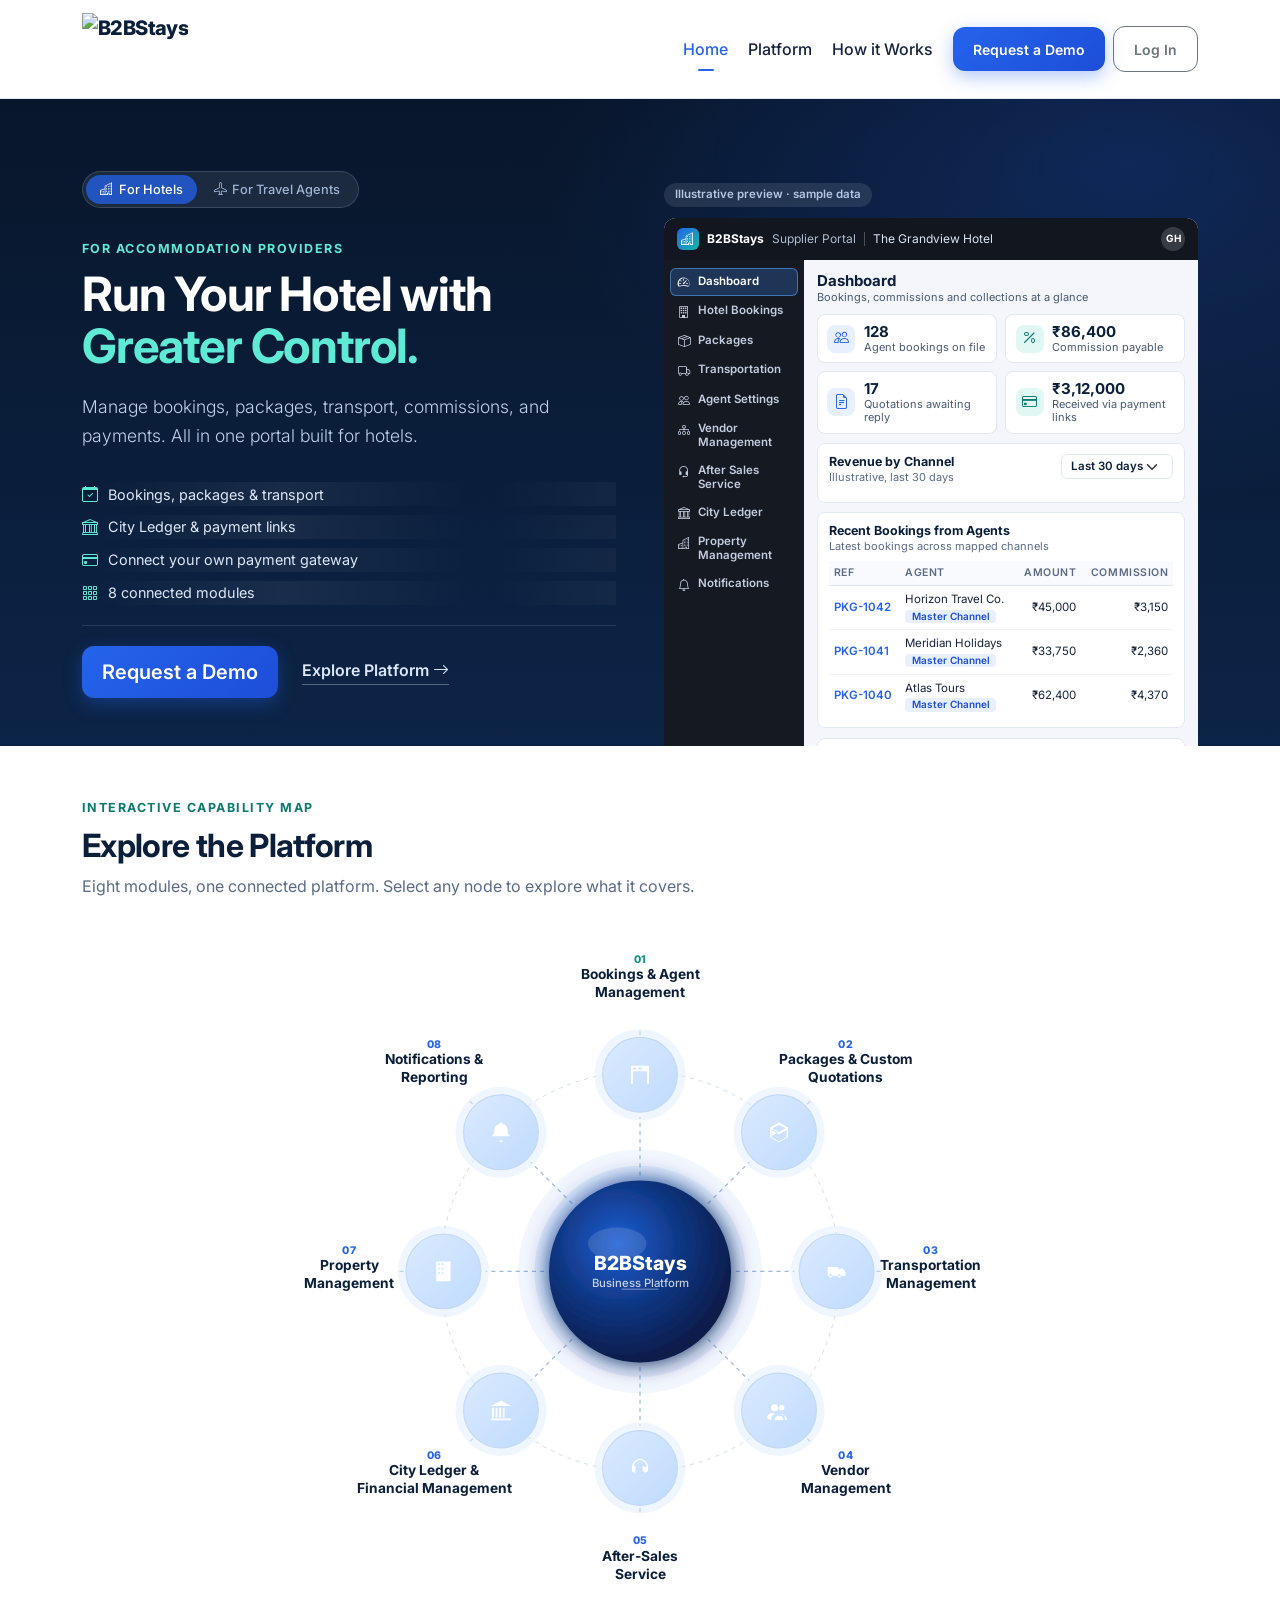
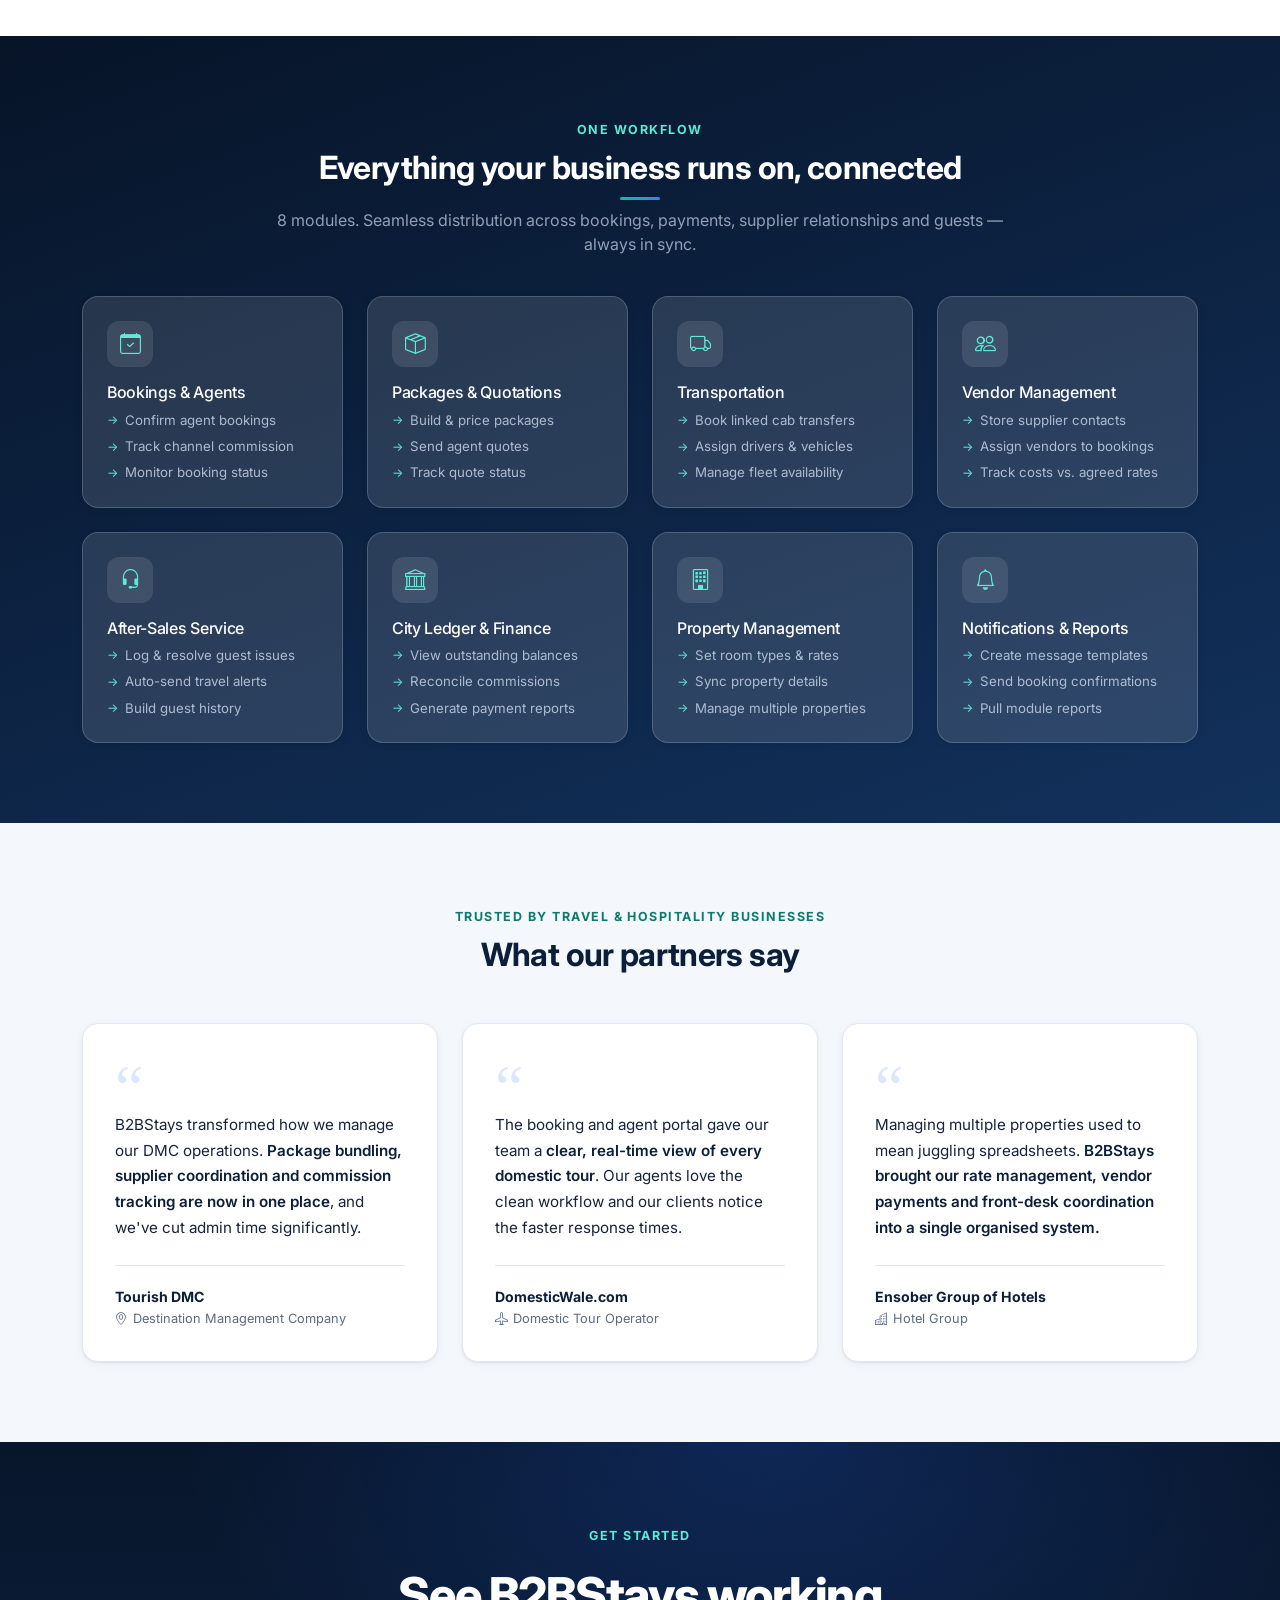
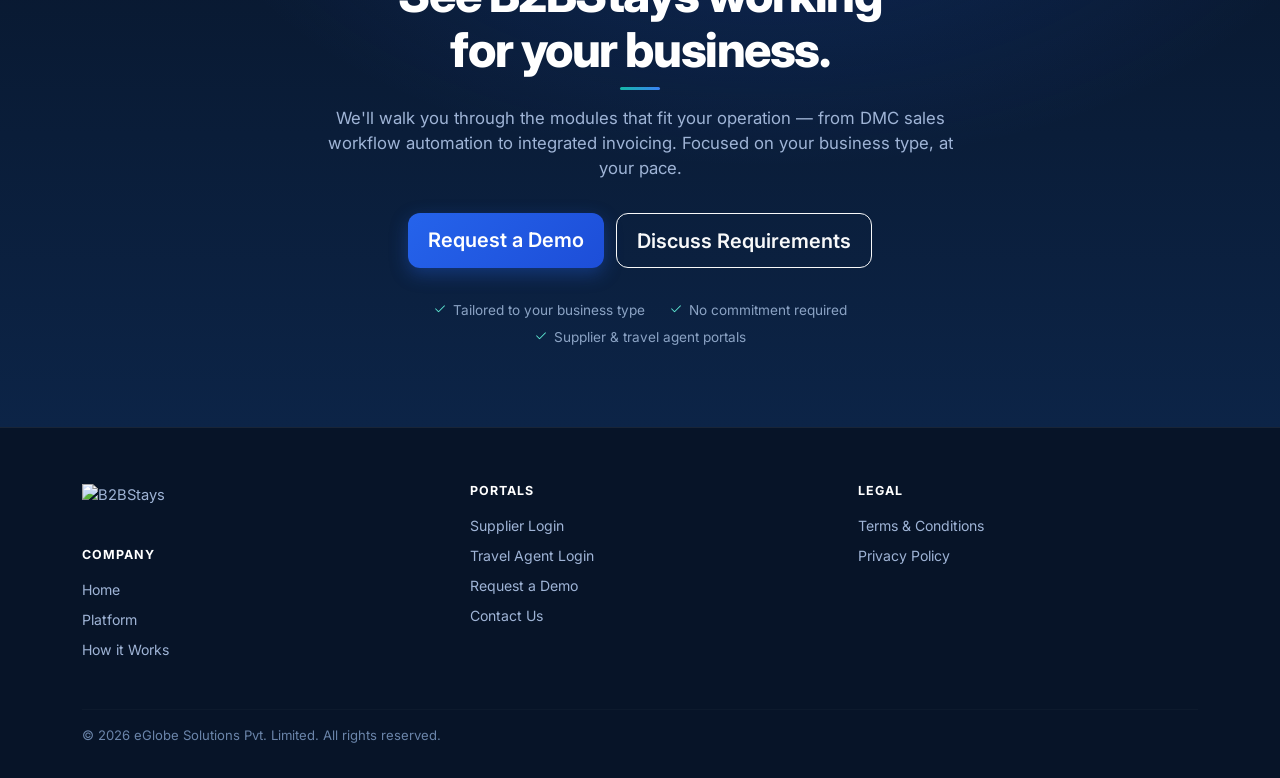
==== commit 788e6f13: "Add files via upload" ====
--- a/index.html
+++ b/index.html
@@ -11,7 +11,7 @@
   <meta property="og:title" content="B2BStays – Travel Simplified. One Platform for Hotels &amp; Travel Agents.">
   <meta property="og:description" content="B2B holiday marketplace software connecting suppliers and travel agents. Real-time quotes, integrated invoicing, commission tracking and DMC sales workflow automation in one platform.">
   <meta name="theme-color" content="#0b1f3a">
-  <link rel="icon" href="data:image/svg+xml,%3Csvg xmlns='http://www.w3.org/2000/svg' viewBox='0 0 32 32'%3E%3Crect width='32' height='32' rx='8' fill='%232563eb'/%3E%3Ctext x='16' y='22' font-size='16' font-family='Arial' font-weight='700' fill='white' text-anchor='middle'%3EB%3C/text%3E%3C/svg%3E">
+  <link rel="icon" href="assets/favicon.png" type="image/png">
   <link rel="preconnect" href="https://fonts.googleapis.com">
   <link rel="preconnect" href="https://fonts.gstatic.com" crossorigin>
   <link href="https://fonts.googleapis.com/css2?family=Inter:wght@400;500;600;700;800&display=swap" rel="stylesheet">
@@ -36,7 +36,7 @@
 
 <nav class="navbar navbar-expand-lg sticky-top site-nav" aria-label="Main navigation">
   <div class="container">
-    <a class="navbar-brand d-flex align-items-center" href="index.html"><span class="brand-mark"><i class="bi bi-buildings" aria-hidden="true"></i></span>B2BStays</a>
+    <a class="navbar-brand d-flex align-items-center" href="index.html"><img src="assets/logo.png" alt="B2BStays" style="height:72px;width:auto;"></a>
     <button class="navbar-toggler" type="button" data-bs-toggle="collapse" data-bs-target="#nav" aria-controls="nav" aria-expanded="false" aria-label="Toggle navigation"><span class="navbar-toggler-icon"></span></button>
     <div class="collapse navbar-collapse" id="nav">
       <ul class="navbar-nav ms-auto align-items-lg-center gap-lg-1">
@@ -326,6 +326,7 @@
   <div class="container">
     <div class="row g-4 g-lg-5 justify-content-center">
       <div class="col-6 col-md-4">
+        <img src="assets/favicon.png" alt="B2BStays" style="height:48px;width:auto;margin-bottom:1rem;display:block;">
         <h5 class="footer-heading">Company</h5>
         <ul class="list-unstyled footer-links">
           <li><a href="index.html">Home</a></li>
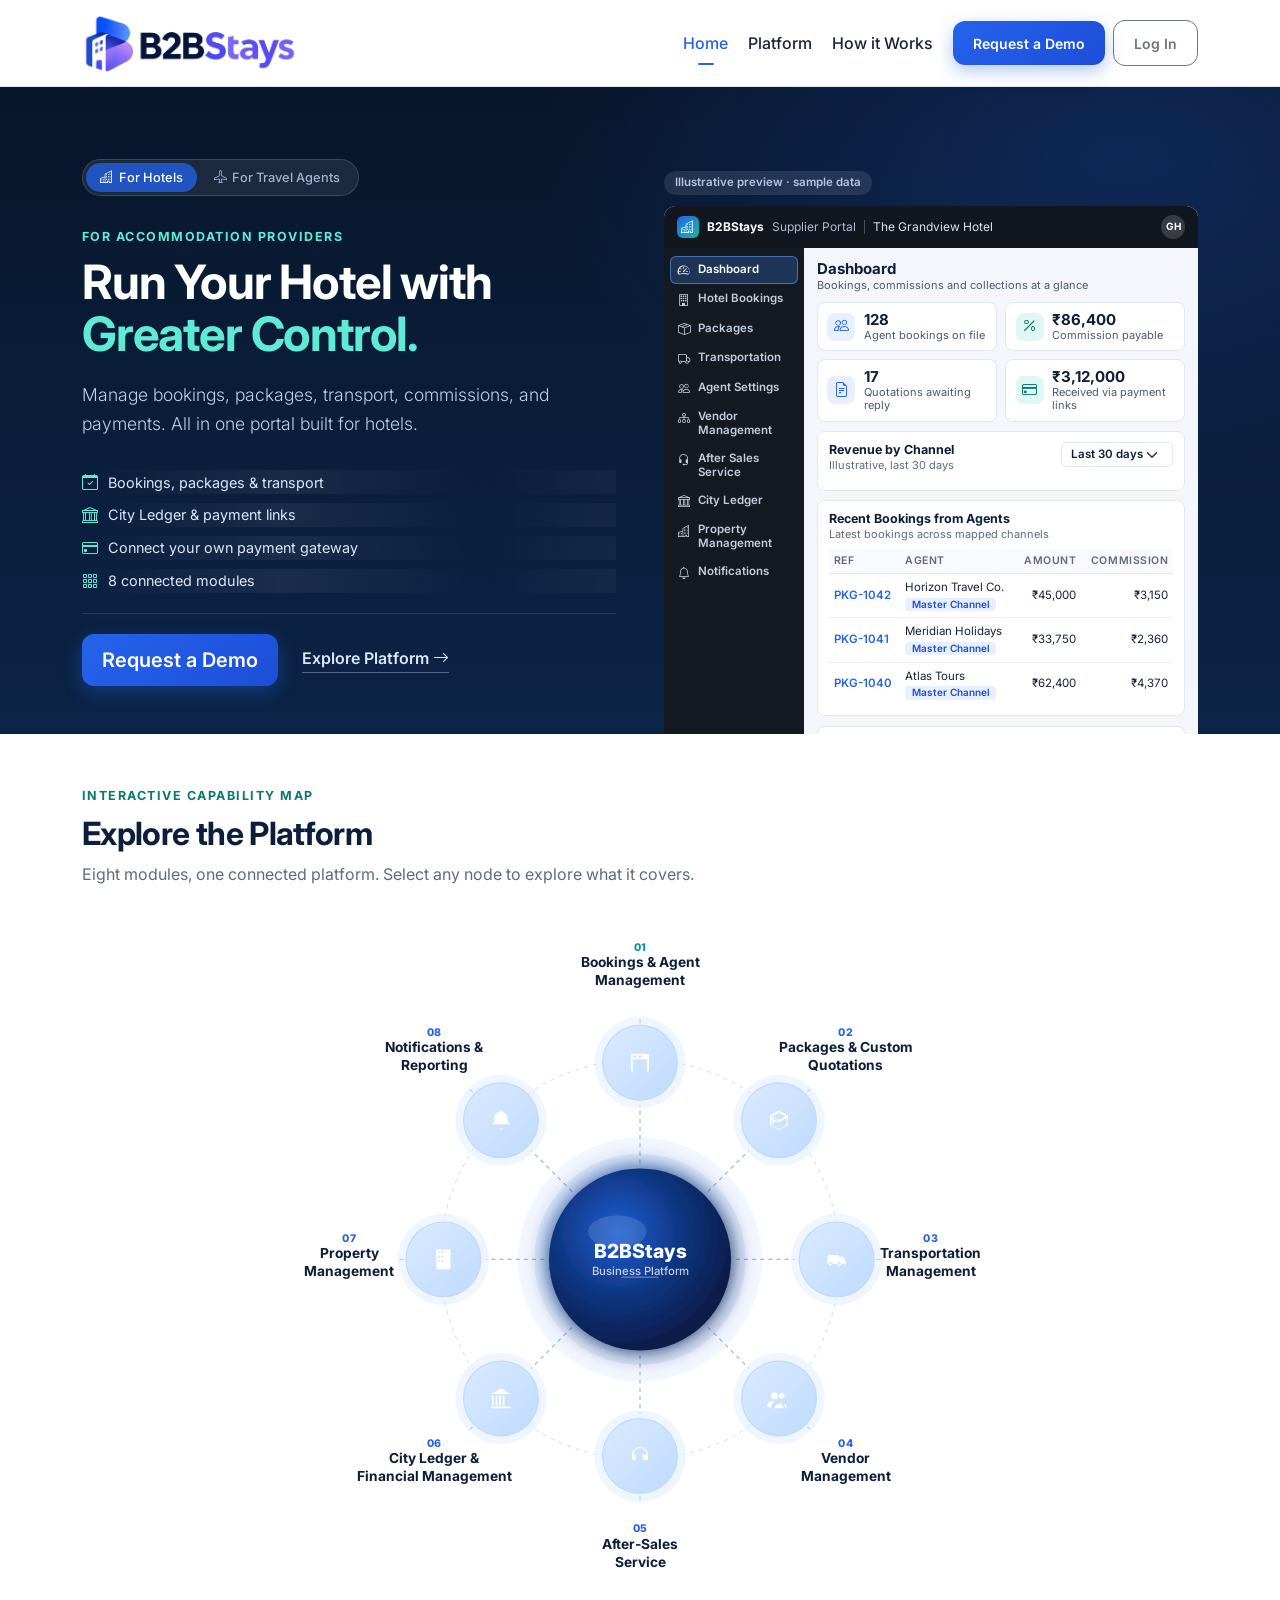
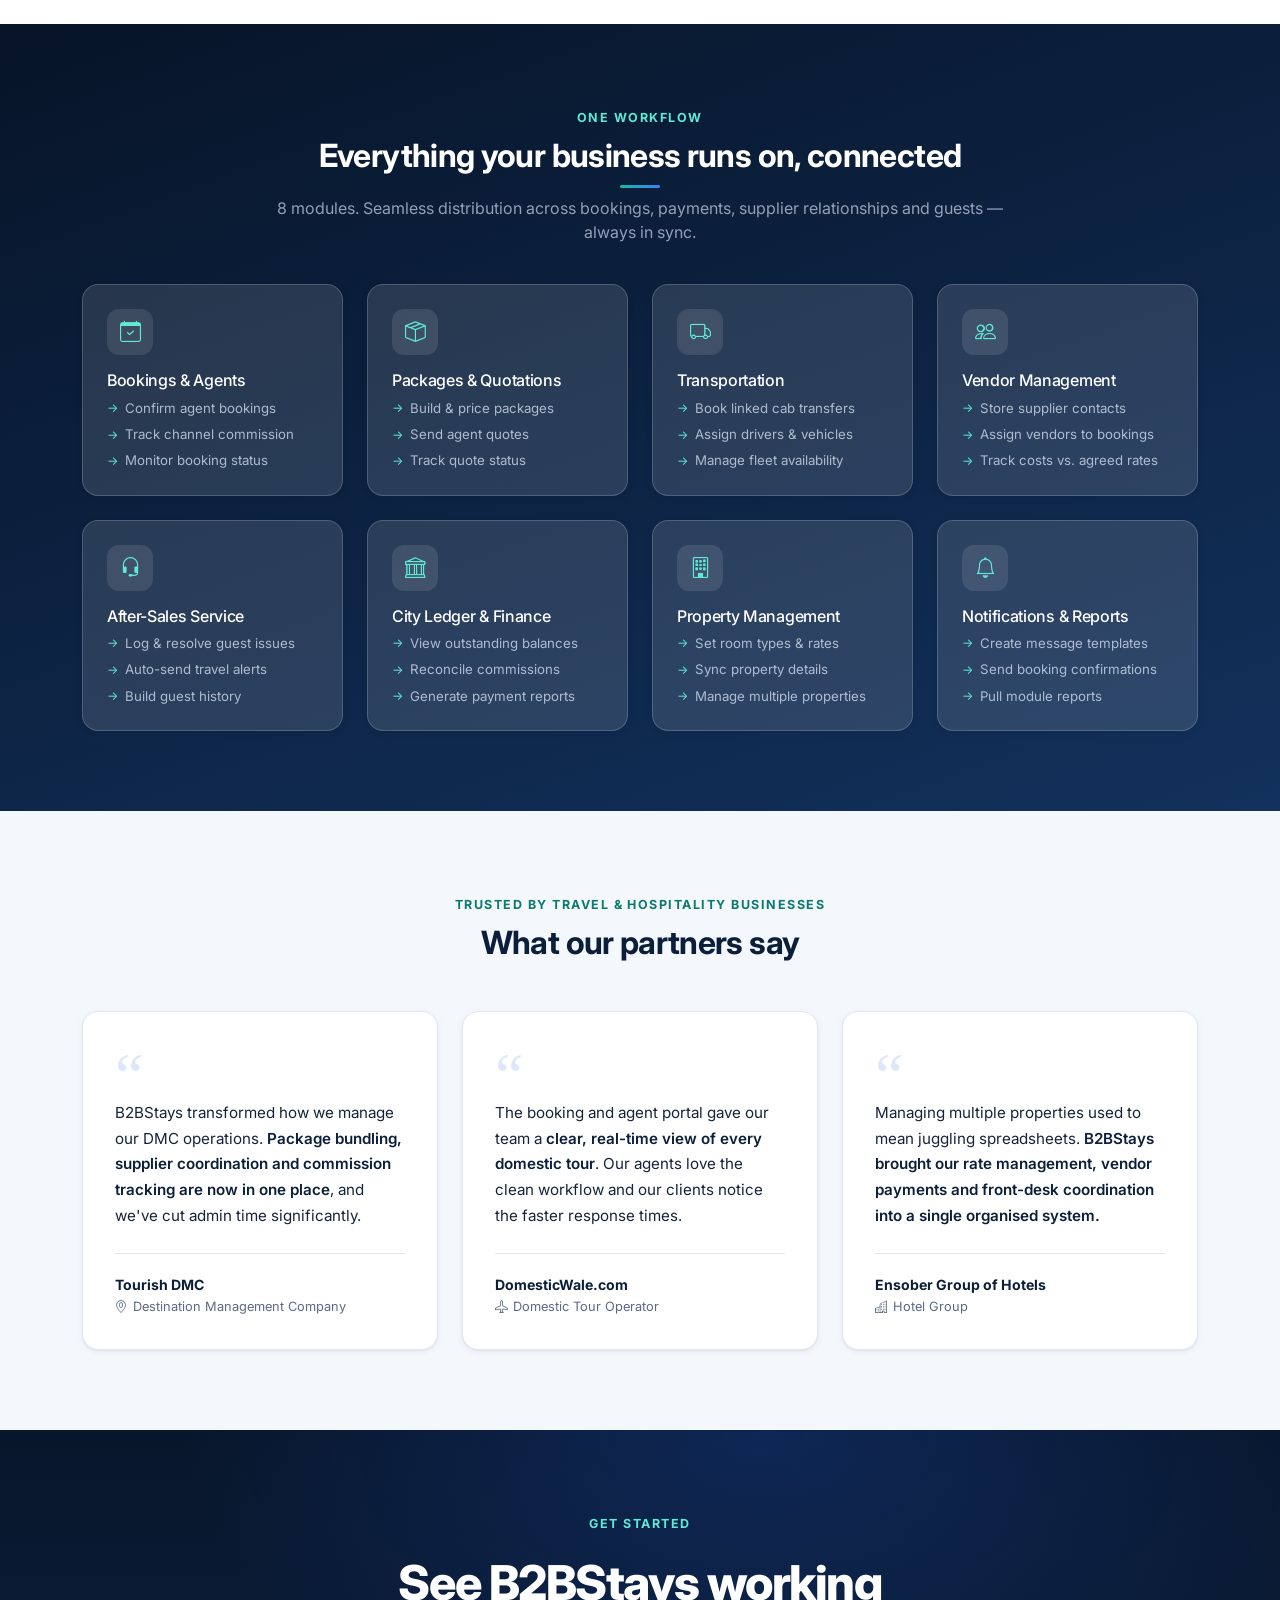
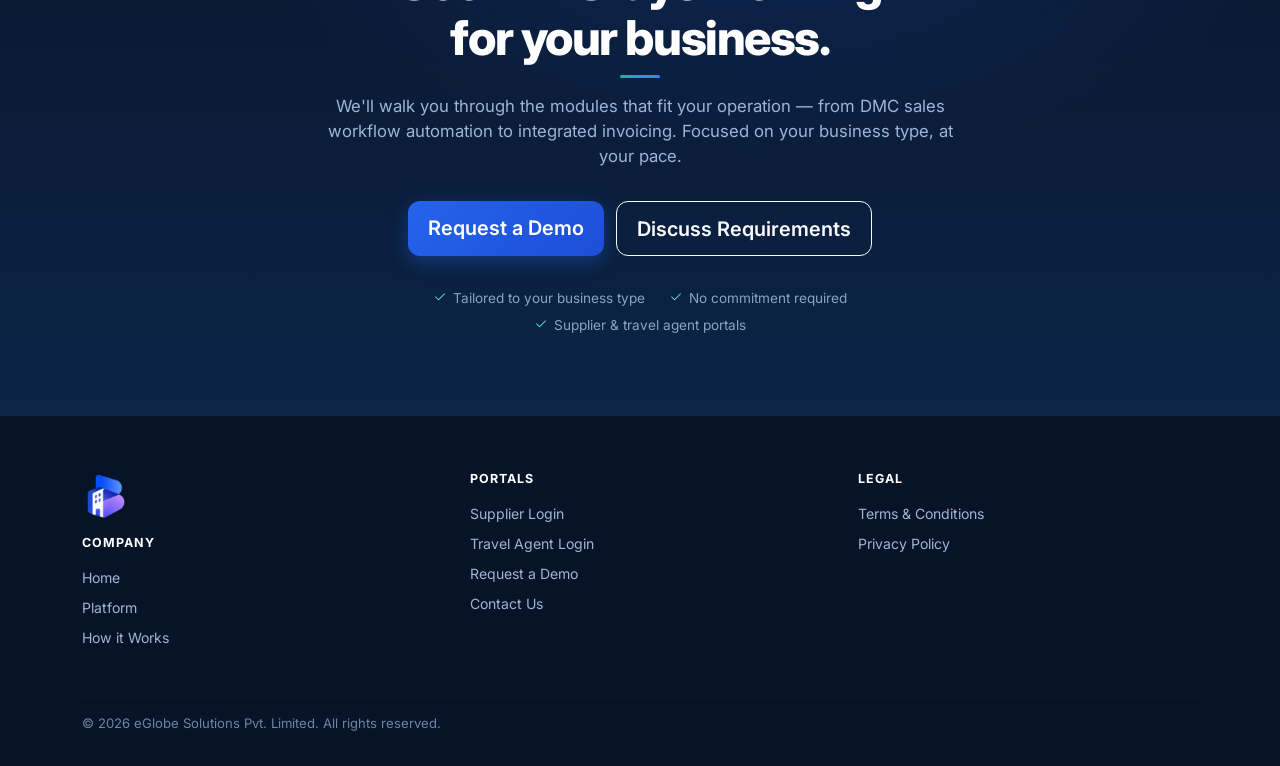
==== commit c2514661: "Add files via upload" ====
--- a/index.html
+++ b/index.html
@@ -36,7 +36,7 @@
 
 <nav class="navbar navbar-expand-lg sticky-top site-nav" aria-label="Main navigation">
   <div class="container">
-    <a class="navbar-brand d-flex align-items-center" href="index.html"><img src="assets/logo.png" alt="B2BStays" style="height:72px;width:auto;"></a>
+    <a class="navbar-brand d-flex align-items-center" href="index.html"><img src="assets/logo.png" alt="B2BStays" style="height:60px;width:auto;"></a>
     <button class="navbar-toggler" type="button" data-bs-toggle="collapse" data-bs-target="#nav" aria-controls="nav" aria-expanded="false" aria-label="Toggle navigation"><span class="navbar-toggler-icon"></span></button>
     <div class="collapse navbar-collapse" id="nav">
       <ul class="navbar-nav ms-auto align-items-lg-center gap-lg-1">
